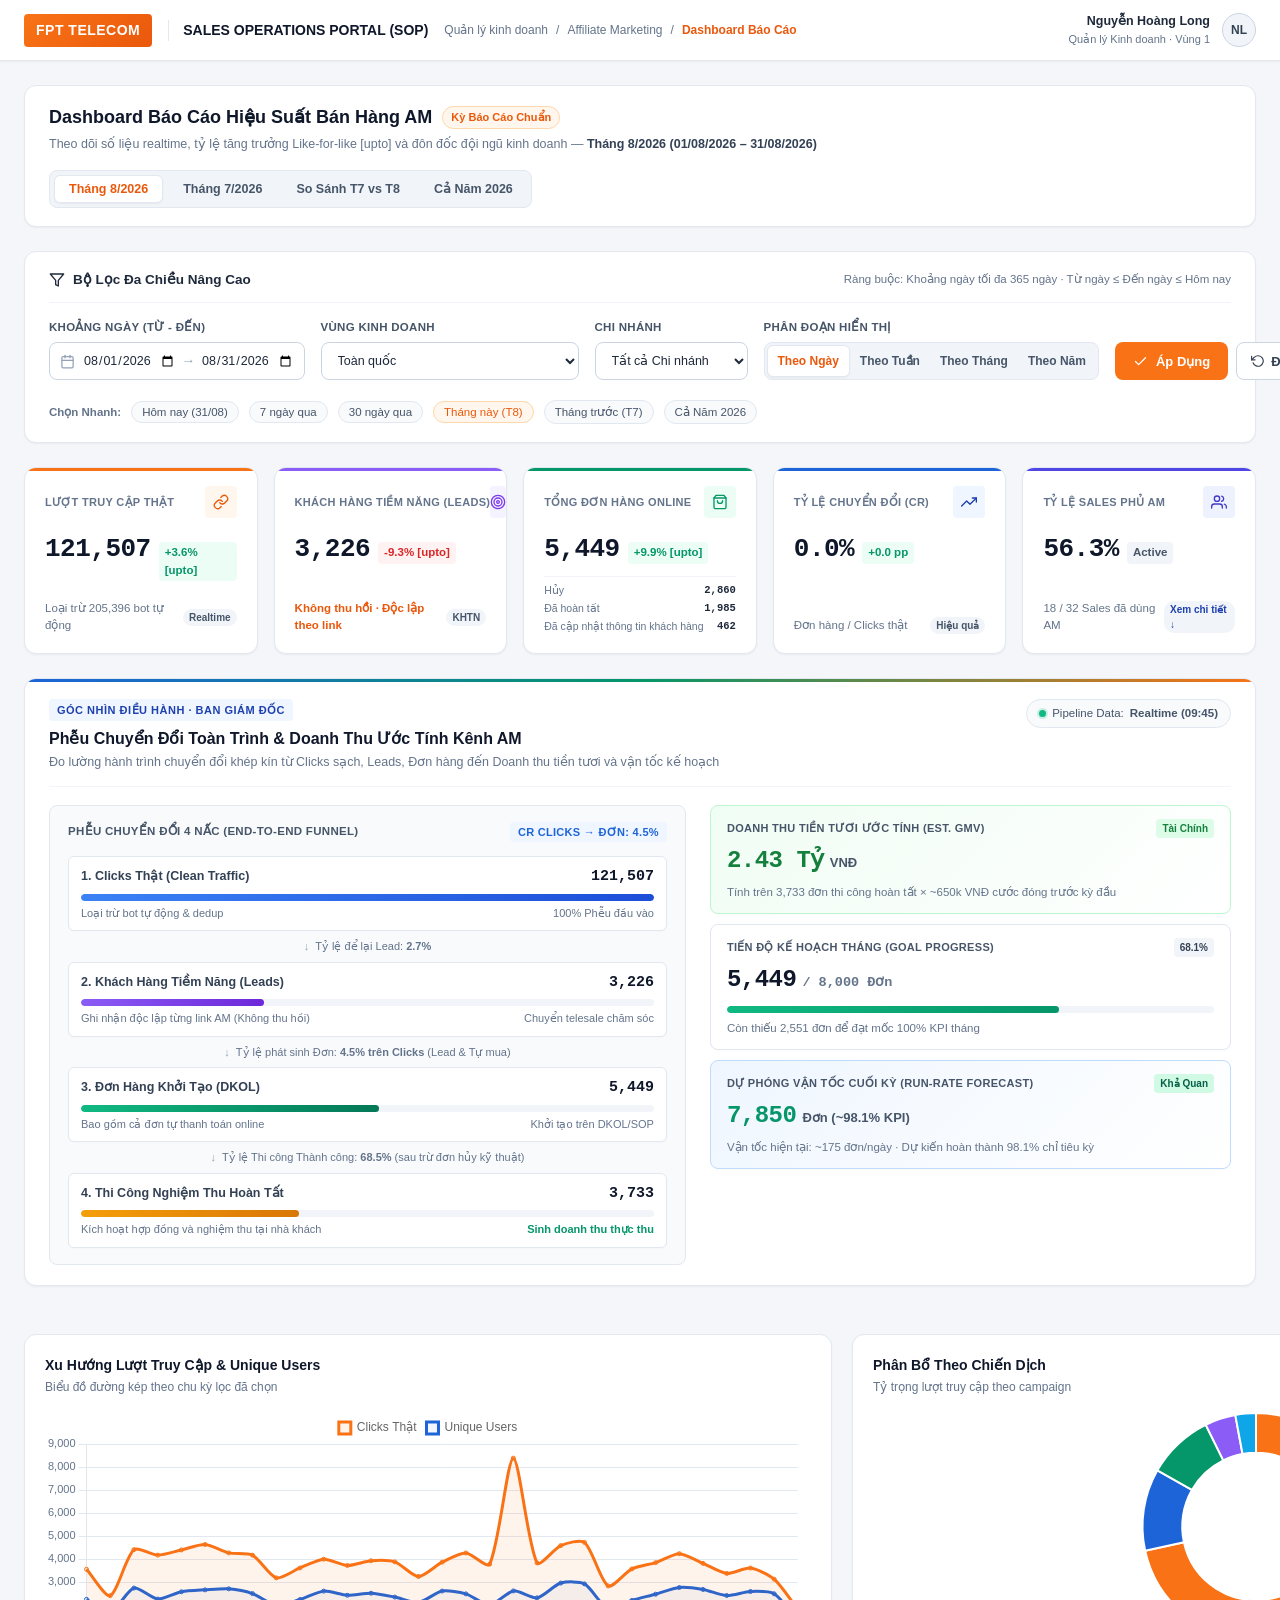
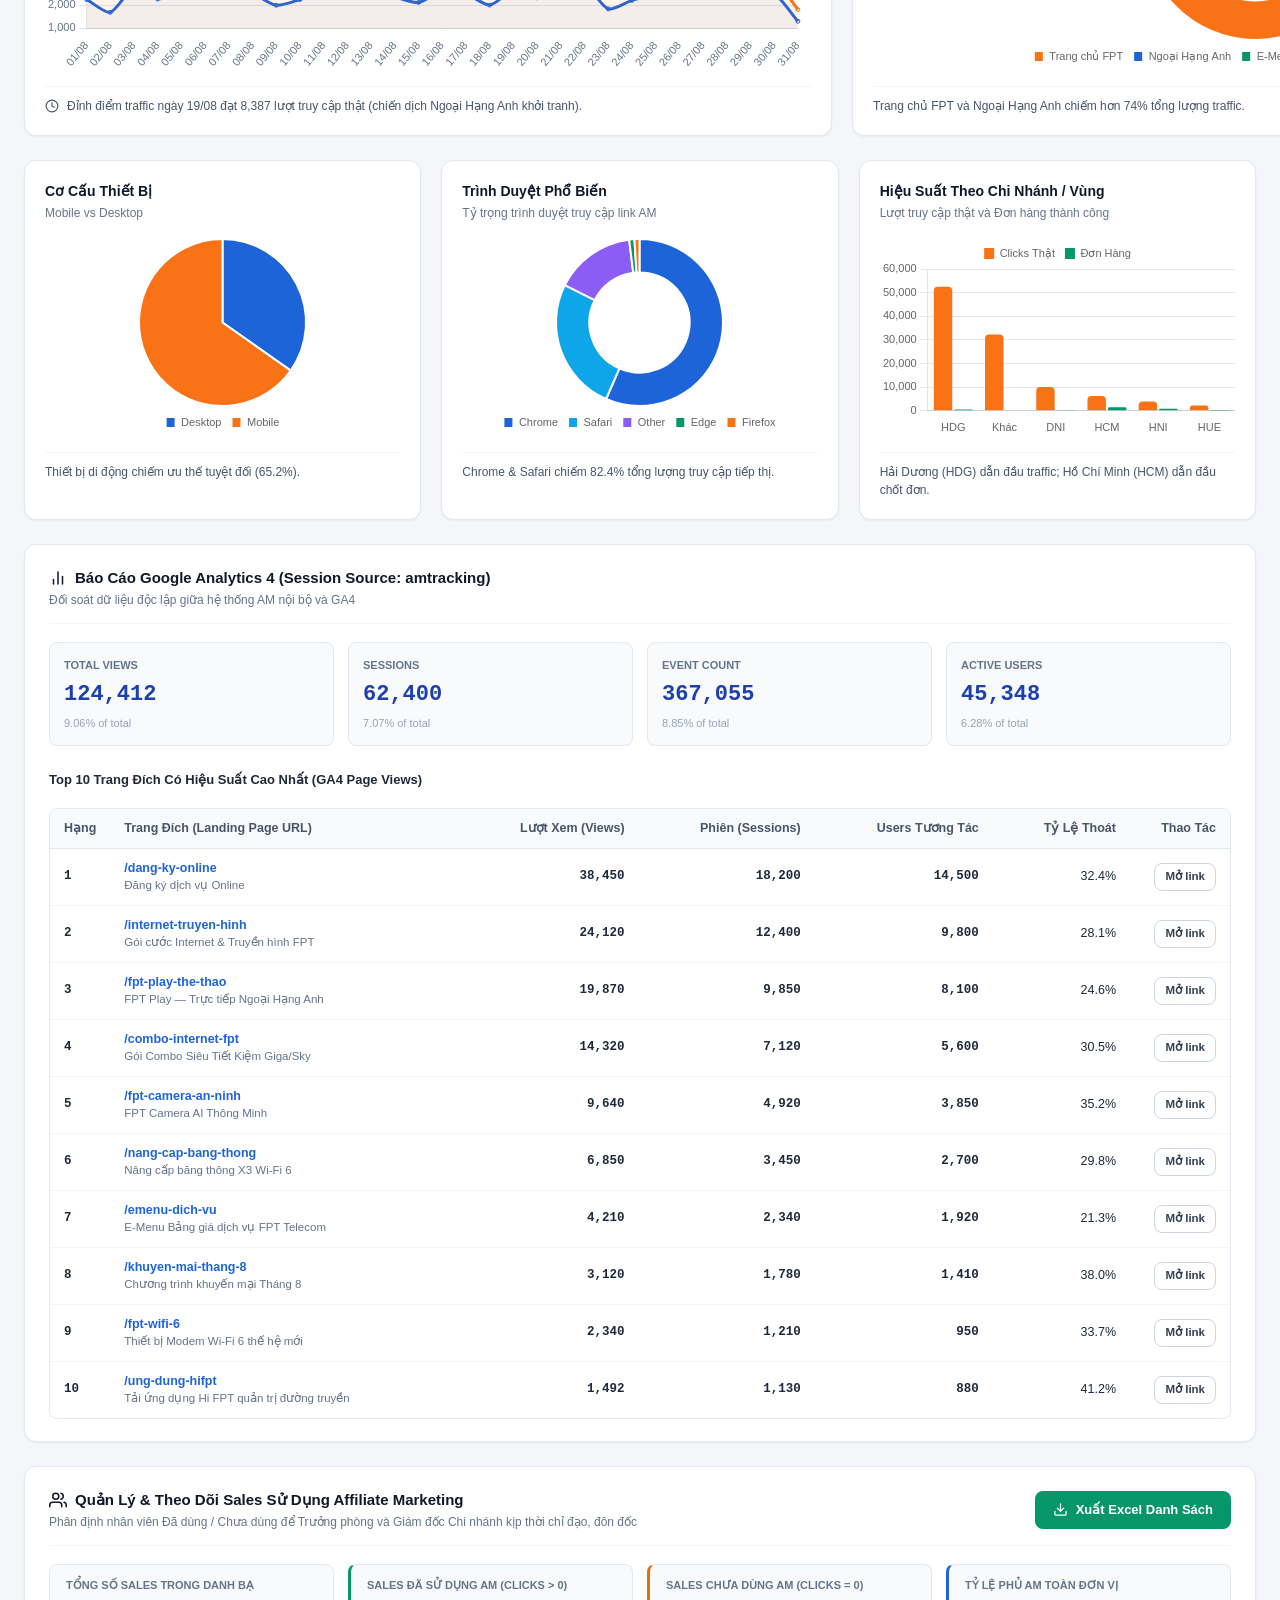
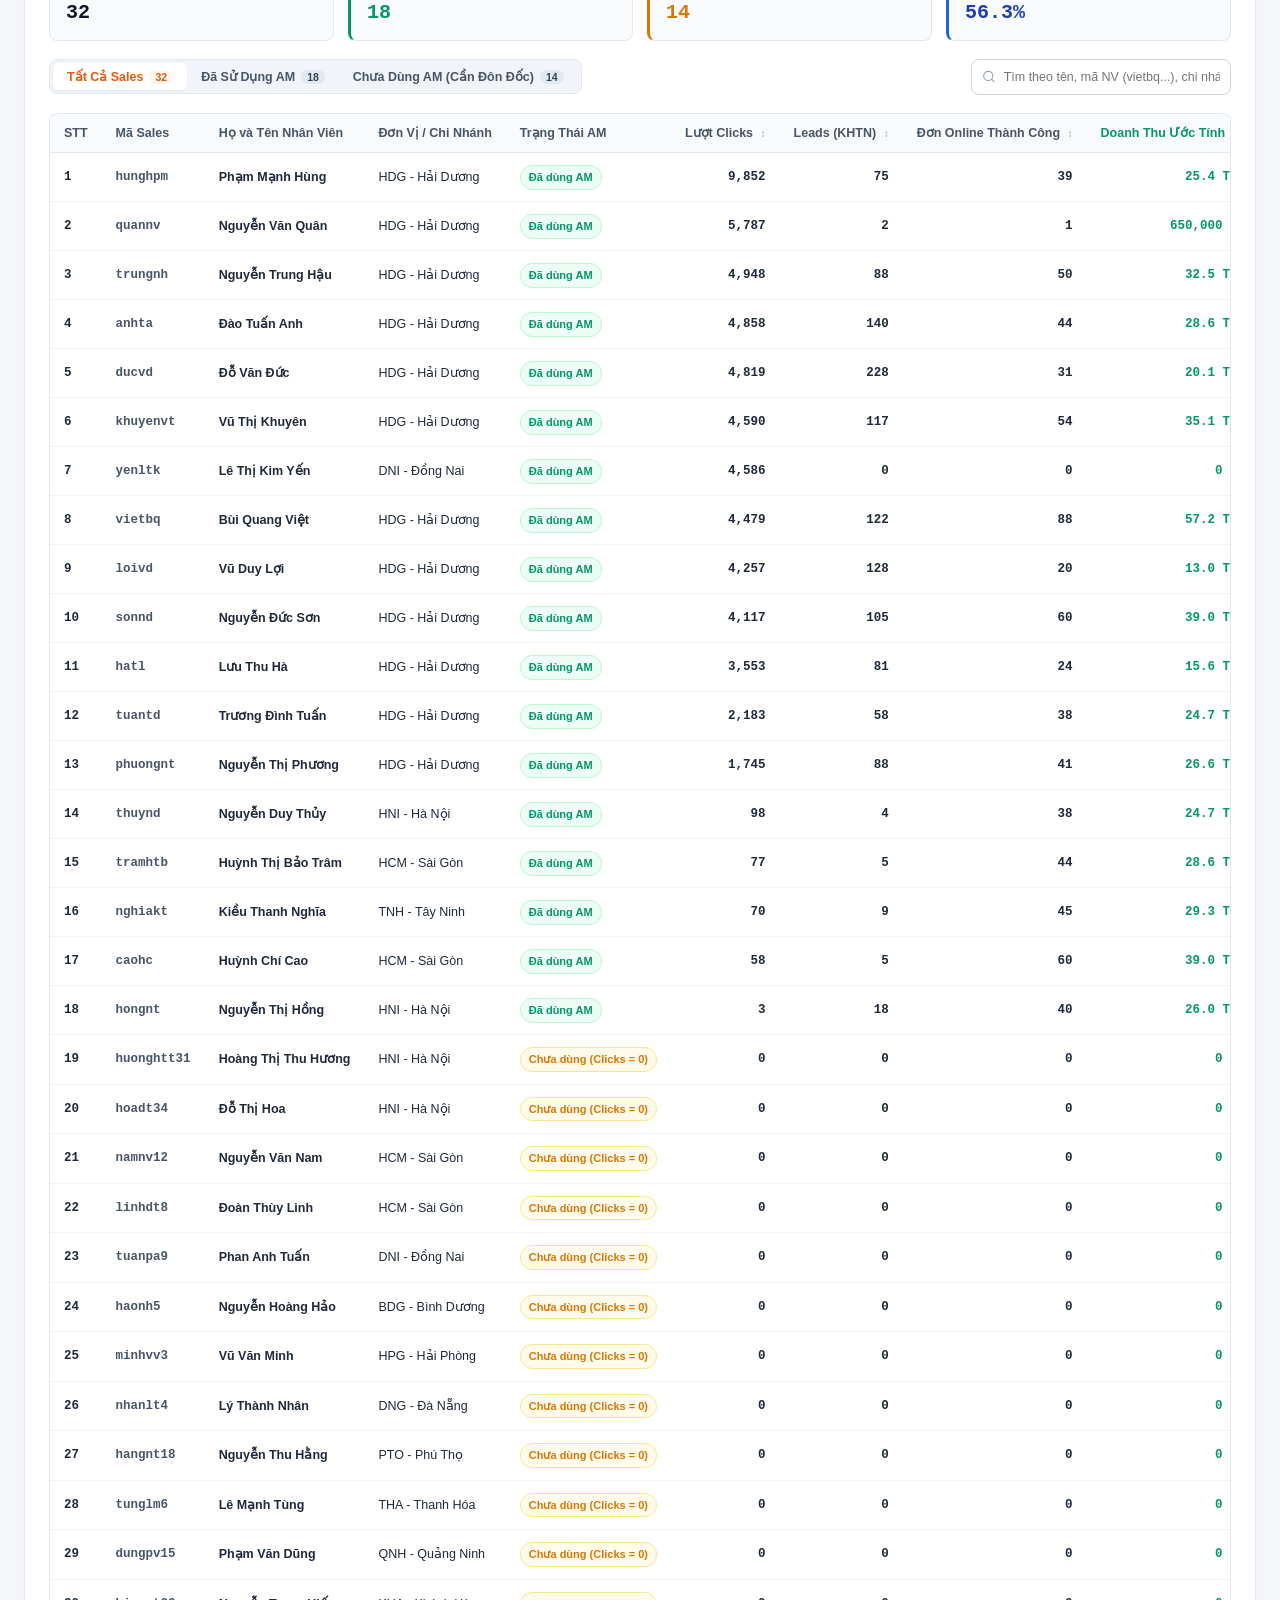
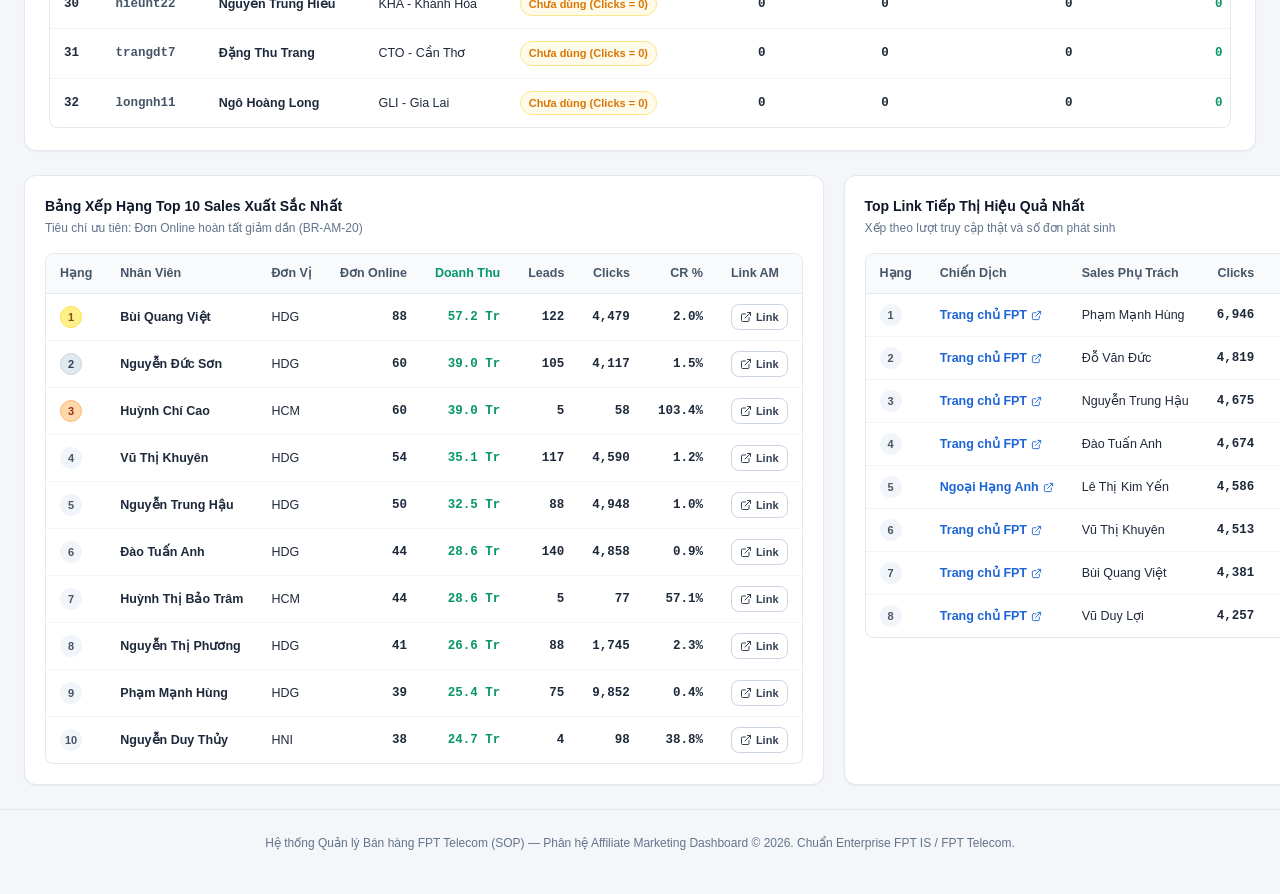
==== demo-improve/index.html @ 7df28449 "feat: release FPT Telecom SOP Affiliate Marketing Performance Dashboard v1.0" ====
<!DOCTYPE html>
<html lang="vi">
<head>
  <meta charset="utf-8">
  <meta name="viewport" content="width=device-width, initial-scale=1.0">
  <title>FPT SOP — Dashboard Báo Cáo Hiệu Suất Bán Hàng Affiliate Marketing</title>
  <style>
/* ==========================================================================
   FPT TELECOM — SALES OPERATIONS PORTAL (SOP)
   AFFILIATE MARKETING DASHBOARD — CORPORATE DESIGN SYSTEM
   Clean, Minimal, Modern, Professional (Zero Emojis/Stickers)
   ========================================================================== */

:root {
  --primary: #f97316;
  --primary-dark: #ea580c;
  --primary-light: #fff7ed;
  --primary-border: #fed7aa;
  
  --secondary: #1d64d8;
  --secondary-dark: #1e40af;
  --secondary-light: #eff6ff;
  
  --success: #059669;
  --success-light: #ecfdf5;
  --warning: #d97706;
  --warning-light: #fffbeb;
  --danger: #dc2626;
  --danger-light: #fef2f2;
  
  --slate-900: #0f172a;
  --slate-800: #1e293b;
  --slate-700: #334155;
  --slate-600: #475569;
  --slate-500: #64748b;
  --slate-400: #94a3b8;
  --slate-300: #cbd5e1;
  --slate-200: #e2e8f0;
  --slate-100: #f1f5f9;
  --slate-50:  #f8fafc;
  --white:     #ffffff;
  
  --font-main: -apple-system, BlinkMacSystemFont, "Segoe UI", Roboto, "Helvetica Neue", Arial, sans-serif;
  --font-mono: ui-monospace, SFMono-Regular, Menlo, Monaco, Consolas, monospace;
  
  --shadow-sm: 0 1px 2px 0 rgba(0, 0, 0, 0.05);
  --shadow:    0 1px 3px 0 rgba(0, 0, 0, 0.1), 0 1px 2px -1px rgba(0, 0, 0, 0.1);
  --shadow-md: 0 4px 6px -1px rgba(0, 0, 0, 0.1), 0 2px 4px -2px rgba(0, 0, 0, 0.1);
  
  --radius-sm: 4px;
  --radius:    8px;
  --radius-md: 12px;
  --radius-lg: 16px;
}

* {
  box-sizing: border-box;
  margin: 0;
  padding: 0;
}

body {
  font-family: var(--font-main);
  background-color: #f4f6fa;
  color: var(--slate-800);
  line-height: 1.5;
  font-size: 13.5px;
  -webkit-font-smoothing: antialiased;
}

/* ==========================================================================
   TOP SOP NAVBAR
   ========================================================================== */
.sop-navbar {
  background: var(--white);
  border-bottom: 1px solid var(--slate-200);
  position: sticky;
  top: 0;
  z-index: 1000;
  box-shadow: var(--shadow-sm);
}

.sop-nav-inner {
  max-width: 1480px;
  margin: 0 auto;
  padding: 0 24px;
  height: 60px;
  display: flex;
  align-items: center;
  justify-content: space-between;
}

.sop-brand-group {
  display: flex;
  align-items: center;
  gap: 16px;
}

.fpt-logo-badge {
  background: linear-gradient(135deg, #f97316 0%, #ea580c 100%);
  color: var(--white);
  font-weight: 800;
  font-size: 14px;
  padding: 6px 12px;
  border-radius: var(--radius-sm);
  letter-spacing: 0.5px;
}

.sop-portal-name {
  font-size: 14px;
  font-weight: 700;
  color: var(--slate-900);
  border-left: 1px solid var(--slate-200);
  padding-left: 14px;
}

.sop-breadcrumb {
  display: flex;
  align-items: center;
  gap: 8px;
  font-size: 12px;
  color: var(--slate-500);
}

.sop-breadcrumb span.active {
  color: var(--primary-dark);
  font-weight: 600;
}

.sop-user-profile {
  display: flex;
  align-items: center;
  gap: 12px;
}

.user-avatar {
  width: 34px;
  height: 34px;
  border-radius: 50%;
  background: var(--slate-100);
  border: 1px solid var(--slate-300);
  display: flex;
  align-items: center;
  justify-content: center;
  font-weight: 600;
  font-size: 12px;
  color: var(--slate-700);
}

.user-details {
  display: flex;
  flex-direction: column;
  text-align: right;
}

.user-name {
  font-size: 12.5px;
  font-weight: 600;
  color: var(--slate-800);
}

.user-role {
  font-size: 11px;
  color: var(--slate-500);
}

/* ==========================================================================
   LAYOUT CONTAINER
   ========================================================================== */
.dashboard-container {
  max-width: 1480px;
  margin: 0 auto;
  padding: 24px;
  display: flex;
  flex-direction: column;
  gap: 24px;
}

/* ==========================================================================
   PAGE HEADER & TIME SELECTOR
   ========================================================================== */
.page-header-row {
  display: flex;
  align-items: center;
  justify-content: space-between;
  flex-wrap: wrap;
  gap: 16px;
  background: var(--white);
  padding: 18px 24px;
  border-radius: var(--radius-md);
  border: 1px solid var(--slate-200);
  box-shadow: var(--shadow-sm);
}

.page-title-box h1 {
  font-size: 18px;
  font-weight: 700;
  color: var(--slate-900);
  margin-bottom: 4px;
  display: flex;
  align-items: center;
  gap: 10px;
}

.system-badge {
  font-size: 11px;
  font-weight: 600;
  background: var(--primary-light);
  color: var(--primary-dark);
  border: 1px solid var(--primary-border);
  padding: 2px 8px;
  border-radius: 12px;
}

.page-subtitle {
  font-size: 12.5px;
  color: var(--slate-500);
}

.time-period-selector {
  display: flex;
  align-items: center;
  gap: 6px;
  background: var(--slate-100);
  padding: 4px;
  border-radius: var(--radius);
  border: 1px solid var(--slate-200);
}

.period-tab-btn {
  border: none;
  background: transparent;
  color: var(--slate-600);
  font-family: inherit;
  font-size: 12.5px;
  font-weight: 600;
  padding: 6px 14px;
  border-radius: 6px;
  cursor: pointer;
  transition: all 0.2s ease;
}

.period-tab-btn:hover {
  color: var(--slate-900);
}

.period-tab-btn.active {
  background: var(--white);
  color: var(--primary-dark);
  box-shadow: var(--shadow-sm);
  border: 1px solid var(--slate-200);
}

/* ==========================================================================
   ADVANCED MULTI-DIMENSIONAL FILTER CARD (UC 1)
   ========================================================================== */
.filter-card {
  background: var(--white);
  border: 1px solid var(--slate-200);
  border-radius: var(--radius-md);
  padding: 18px 24px;
  box-shadow: var(--shadow-sm);
  display: flex;
  flex-direction: column;
  gap: 16px;
}

.filter-card-header {
  display: flex;
  align-items: center;
  justify-content: space-between;
  border-bottom: 1px solid var(--slate-100);
  padding-bottom: 12px;
}

.filter-title {
  font-size: 13.5px;
  font-weight: 700;
  color: var(--slate-800);
  display: flex;
  align-items: center;
  gap: 8px;
}

.filter-rules-note {
  font-size: 11.5px;
  color: var(--slate-500);
}

.filter-grid {
  display: grid;
  grid-template-columns: 1.5fr 1fr 1fr 1.2fr auto;
  gap: 16px;
  align-items: flex-end;
}

.filter-group {
  display: flex;
  flex-direction: column;
  gap: 6px;
}

.filter-label {
  font-size: 11.5px;
  font-weight: 600;
  color: var(--slate-600);
  text-transform: uppercase;
  letter-spacing: 0.3px;
}

.filter-input-wrapper {
  display: flex;
  align-items: center;
  border: 1px solid var(--slate-300);
  border-radius: var(--radius);
  background: var(--white);
  padding: 0 10px;
  height: 38px;
  transition: border-color 0.2s;
}

.filter-input-wrapper:focus-within {
  border-color: var(--primary);
  outline: 2px solid rgba(249, 115, 22, 0.15);
}

.filter-input-wrapper svg {
  color: var(--slate-400);
  margin-right: 8px;
  flex-shrink: 0;
}

.filter-date-input {
  border: none;
  outline: none;
  font-family: inherit;
  font-size: 12.5px;
  color: var(--slate-800);
  width: 100%;
}

.filter-date-sep {
  padding: 0 6px;
  color: var(--slate-400);
  font-weight: 500;
}

.filter-select {
  border: 1px solid var(--slate-300);
  border-radius: var(--radius);
  background: var(--white);
  height: 38px;
  padding: 0 12px;
  font-family: inherit;
  font-size: 12.5px;
  color: var(--slate-800);
  outline: none;
  cursor: pointer;
  transition: border-color 0.2s;
}

.filter-select:focus {
  border-color: var(--primary);
}

/* Segment Pill Selector: Ngày, Tuần, Tháng, Năm */
.segment-pill-group {
  display: flex;
  background: var(--slate-100);
  border: 1px solid var(--slate-200);
  border-radius: var(--radius);
  padding: 2px;
  height: 38px;
}

.segment-btn {
  flex: 1;
  border: none;
  background: transparent;
  font-family: inherit;
  font-size: 12px;
  font-weight: 600;
  color: var(--slate-600);
  border-radius: 6px;
  cursor: pointer;
  transition: all 0.2s;
  padding: 0 10px;
  white-space: nowrap;
}

.segment-btn.active {
  background: var(--white);
  color: var(--primary-dark);
  box-shadow: var(--shadow-sm);
  border: 1px solid var(--slate-200);
}

.filter-actions {
  display: flex;
  gap: 8px;
}

.btn-primary {
  background: var(--primary);
  color: var(--white);
  border: none;
  border-radius: var(--radius);
  height: 38px;
  padding: 0 18px;
  font-family: inherit;
  font-size: 13px;
  font-weight: 600;
  cursor: pointer;
  display: inline-flex;
  align-items: center;
  gap: 8px;
  transition: background 0.2s;
  white-space: nowrap;
}

.btn-primary:hover {
  background: var(--primary-dark);
}

.btn-secondary {
  background: var(--white);
  color: var(--slate-700);
  border: 1px solid var(--slate-300);
  border-radius: var(--radius);
  height: 38px;
  padding: 0 14px;
  font-family: inherit;
  font-size: 13px;
  font-weight: 600;
  cursor: pointer;
  display: inline-flex;
  align-items: center;
  gap: 6px;
  transition: all 0.2s;
  white-space: nowrap;
}

.btn-secondary:hover {
  background: var(--slate-50);
  border-color: var(--slate-400);
}

/* Quick Filter Badges */
.quick-filter-row {
  display: flex;
  align-items: center;
  gap: 10px;
  flex-wrap: wrap;
  padding-top: 4px;
}

.quick-filter-label {
  font-size: 11.5px;
  font-weight: 600;
  color: var(--slate-500);
}

.quick-btn {
  border: 1px solid var(--slate-200);
  background: var(--slate-50);
  color: var(--slate-600);
  font-family: inherit;
  font-size: 11.5px;
  font-weight: 500;
  padding: 4px 10px;
  border-radius: 14px;
  cursor: pointer;
  transition: all 0.2s;
}

.quick-btn:hover, .quick-btn.active {
  background: var(--primary-light);
  color: var(--primary-dark);
  border-color: var(--primary-border);
}

/* ==========================================================================
   5 CORE KPI CARDS (UC 1)
   ========================================================================== */
.kpi-grid {
  display: grid;
  grid-template-columns: repeat(5, 1fr);
  gap: 16px;
}

.kpi-card {
  background: var(--white);
  border: 1px solid var(--slate-200);
  border-radius: var(--radius-md);
  padding: 18px 20px;
  box-shadow: var(--shadow-sm);
  position: relative;
  overflow: hidden;
  display: flex;
  flex-direction: column;
  min-height: 168px;
  transition: transform 0.2s, box-shadow 0.2s;
}

.kpi-card:hover {
  transform: translateY(-2px);
  box-shadow: var(--shadow-md);
}

.kpi-card-accent {
  position: absolute;
  top: 0;
  left: 0;
  right: 0;
  height: 3px;
}

.kpi-accent-orange { background: var(--primary); }
.kpi-accent-blue   { background: var(--secondary); }
.kpi-accent-green  { background: var(--success); }
.kpi-accent-purple { background: #8b5cf6; }
.kpi-accent-indigo { background: #4f46e5; }

.kpi-card-header {
  display: flex;
  align-items: center;
  justify-content: space-between;
  height: 32px;
  margin-bottom: 12px;
}

.kpi-title {
  font-size: 11px;
  font-weight: 700;
  color: var(--slate-500);
  text-transform: uppercase;
  letter-spacing: 0.3px;
  white-space: nowrap;
}

.kpi-icon-wrap {
  width: 32px;
  height: 32px;
  border-radius: var(--radius-sm);
  display: flex;
  align-items: center;
  justify-content: center;
}

.icon-wrap-orange { background: var(--primary-light); color: var(--primary-dark); }
.icon-wrap-blue   { background: var(--secondary-light); color: var(--secondary-dark); }
.icon-wrap-green  { background: var(--success-light); color: var(--success); }
.icon-wrap-purple { background: #f5f3ff; color: #7c3aed; }
.icon-wrap-indigo { background: #eef2ff; color: #4338ca; }

.kpi-value-row {
  display: flex;
  align-items: baseline;
  gap: 8px;
  height: 34px;
  margin-bottom: 12px;
}

.kpi-value {
  font-size: 26px;
  font-weight: 800;
  font-family: var(--font-mono);
  letter-spacing: -0.5px;
  color: var(--slate-900);
}

.kpi-growth-badge {
  display: inline-flex;
  align-items: center;
  gap: 3px;
  font-size: 11.5px;
  font-weight: 600;
  padding: 2px 6px;
  border-radius: 4px;
}

.growth-up   { background: var(--success-light); color: var(--success); }
.growth-down { background: var(--danger-light); color: var(--danger); }
.growth-neutral { background: var(--slate-100); color: var(--slate-600); }

.kpi-meta-text {
  margin-top: auto;
  font-size: 11.5px;
  color: var(--slate-500);
  display: flex;
  align-items: center;
  justify-content: space-between;
}

.kpi-pill-note {
  font-size: 10px;
  font-weight: 600;
  background: var(--slate-100);
  color: var(--slate-600);
  padding: 1px 6px;
  border-radius: 10px;
}

/* Mini Order Status Breakdown */
.kpi-breakdown-box {
  margin-top: auto;
  padding-top: 6px;
  border-top: 1px solid var(--slate-100);
  display: flex;
  flex-direction: column;
  gap: 2px;
  font-size: 10.5px;
}

.kpi-breakdown-row {
  display: flex;
  justify-content: space-between;
  color: var(--slate-500);
}

.kpi-breakdown-row span.val {
  font-family: var(--font-mono);
  font-weight: 600;
  color: var(--slate-800);
}

/* ==========================================================================
   EXECUTIVE INSIGHT BANNER
   ========================================================================== */
.executive-insight-box {
  background: var(--white);
  border: 1px solid var(--slate-200);
  border-radius: var(--radius-md);
  padding: 16px 20px;
  box-shadow: var(--shadow-sm);
  display: flex;
  flex-direction: column;
  gap: 8px;
}

.insight-header {
  font-size: 12.5px;
  font-weight: 700;
  color: var(--slate-800);
  display: flex;
  align-items: center;
  gap: 8px;
}

.insight-grid {
  display: grid;
  grid-template-columns: repeat(4, 1fr);
  gap: 12px;
}

.insight-item {
  background: var(--slate-50);
  border-left: 3px solid var(--secondary);
  padding: 10px 14px;
  border-radius: var(--radius-sm);
  font-size: 12px;
  line-height: 1.45;
  color: var(--slate-700);
}

.insight-item.warn { border-left-color: var(--warning); }
.insight-item.good { border-left-color: var(--success); }
.insight-item.bad  { border-left-color: var(--danger); }

/* ==========================================================================
   CHARTS GRID (UC 2)
   ========================================================================== */
.charts-grid-main {
  display: grid;
  grid-template-columns: 2fr 1fr;
  gap: 20px;
}

.chart-card {
  background: var(--white);
  border: 1px solid var(--slate-200);
  border-radius: var(--radius-md);
  padding: 20px;
  box-shadow: var(--shadow-sm);
  display: flex;
  flex-direction: column;
}

.chart-header {
  display: flex;
  align-items: center;
  justify-content: space-between;
  margin-bottom: 16px;
}

.chart-title-group h3 {
  font-size: 14px;
  font-weight: 700;
  color: var(--slate-900);
  margin-bottom: 2px;
}

.chart-sub {
  font-size: 12px;
  color: var(--slate-500);
}

.chart-canvas-wrap {
  position: relative;
  height: 260px;
  width: 100%;
}

.chart-card-footer {
  margin-top: 14px;
  padding-top: 10px;
  border-top: 1px solid var(--slate-100);
  font-size: 12px;
  color: var(--slate-600);
  display: flex;
  align-items: center;
  gap: 8px;
}

.charts-sub-grid {
  display: grid;
  grid-template-columns: repeat(3, 1fr);
  gap: 20px;
}

/* ==========================================================================
   GA4 SECTION (UC 2)
   ========================================================================== */
.section-wrapper {
  background: var(--white);
  border: 1px solid var(--slate-200);
  border-radius: var(--radius-md);
  padding: 22px 24px;
  box-shadow: var(--shadow-sm);
  display: flex;
  flex-direction: column;
  gap: 18px;
}

.section-header-row {
  display: flex;
  align-items: center;
  justify-content: space-between;
  flex-wrap: wrap;
  gap: 12px;
  border-bottom: 1px solid var(--slate-100);
  padding-bottom: 14px;
}

.section-title-wrap h2 {
  font-size: 15px;
  font-weight: 700;
  color: var(--slate-900);
  display: flex;
  align-items: center;
  gap: 8px;
  margin-bottom: 2px;
}

.section-desc {
  font-size: 12px;
  color: var(--slate-500);
}

.ga4-kpi-grid {
  display: grid;
  grid-template-columns: repeat(4, 1fr);
  gap: 14px;
}

.ga4-kpi-box {
  background: var(--slate-50);
  border: 1px solid var(--slate-200);
  border-radius: var(--radius);
  padding: 14px;
}

.ga4-kpi-label {
  font-size: 11px;
  font-weight: 600;
  color: var(--slate-500);
  text-transform: uppercase;
}

.ga4-kpi-value {
  font-size: 22px;
  font-weight: 800;
  font-family: var(--font-mono);
  color: var(--secondary-dark);
  margin: 4px 0;
}

.ga4-kpi-sub {
  font-size: 11px;
  color: var(--slate-400);
}

/* ==========================================================================
   TABLES & DATA GRIDS (UC 2, UC 3, UC 4)
   ========================================================================== */
.table-responsive {
  width: 100%;
  overflow-x: auto;
  border: 1px solid var(--slate-200);
  border-radius: var(--radius);
}

.data-table {
  width: 100%;
  border-collapse: collapse;
  text-align: left;
  font-size: 12.5px;
}

.data-table th {
  background: var(--slate-50);
  color: var(--slate-600);
  font-weight: 600;
  padding: 10px 14px;
  border-bottom: 1px solid var(--slate-200);
  white-space: nowrap;
}

.data-table td {
  padding: 10px 14px;
  border-bottom: 1px solid var(--slate-100);
  color: var(--slate-800);
  white-space: nowrap;
}

.data-table tr:last-child td {
  border-bottom: none;
}

.data-table tr:hover {
  background-color: #fafbfd;
}

.td-mono {
  font-family: var(--font-mono);
  font-weight: 600;
}

.td-right {
  text-align: right;
}

/* Status Badges */
.status-badge {
  display: inline-flex;
  align-items: center;
  gap: 4px;
  font-size: 11px;
  font-weight: 600;
  padding: 3px 8px;
  border-radius: 12px;
}

.status-active {
  background: var(--success-light);
  color: var(--success);
  border: 1px solid #bbf7d0;
}

.status-inactive {
  background: var(--warning-light);
  color: var(--warning);
  border: 1px solid #fde68a;
}

/* Rank Badges */
.rank-badge {
  display: inline-flex;
  align-items: center;
  justify-content: center;
  width: 22px;
  height: 22px;
  border-radius: 50%;
  font-size: 11px;
  font-weight: 700;
}

.rank-1 { background: #fef08a; color: #854d0e; border: 1px solid #fde047; }
.rank-2 { background: #e2e8f0; color: #334155; border: 1px solid #cbd5e1; }
.rank-3 { background: #fed7aa; color: #9a3412; border: 1px solid #fdba74; }
.rank-n { background: var(--slate-100); color: var(--slate-600); }

/* ==========================================================================
   SALES MANAGEMENT CONTROLS (UC 3)
   ========================================================================== */
.sales-toolbar-row {
  display: flex;
  align-items: center;
  justify-content: space-between;
  flex-wrap: wrap;
  gap: 14px;
}

.sales-tabs-group {
  display: flex;
  background: var(--slate-100);
  border: 1px solid var(--slate-200);
  border-radius: var(--radius);
  padding: 3px;
}

.sales-tab-btn {
  border: none;
  background: transparent;
  color: var(--slate-600);
  font-family: inherit;
  font-size: 12.5px;
  font-weight: 600;
  padding: 6px 14px;
  border-radius: 6px;
  cursor: pointer;
  transition: all 0.2s;
  display: flex;
  align-items: center;
  gap: 6px;
}

.sales-tab-btn.active {
  background: var(--white);
  color: var(--primary-dark);
  box-shadow: var(--shadow-sm);
}

.sales-tab-badge {
  font-size: 10.5px;
  padding: 1px 6px;
  border-radius: 10px;
  background: var(--slate-200);
  color: var(--slate-700);
}

.sales-tab-btn.active .sales-tab-badge {
  background: var(--primary-light);
  color: var(--primary-dark);
}

.sales-search-box {
  display: flex;
  align-items: center;
  border: 1px solid var(--slate-300);
  border-radius: var(--radius);
  background: var(--white);
  padding: 0 10px;
  height: 36px;
  min-width: 260px;
}

.sales-search-box input {
  border: none;
  outline: none;
  font-family: inherit;
  font-size: 12.5px;
  color: var(--slate-800);
  width: 100%;
}

.sales-summary-cards {
  display: grid;
  grid-template-columns: repeat(4, 1fr);
  gap: 14px;
}

.sales-stat-box {
  border: 1px solid var(--slate-200);
  background: var(--slate-50);
  border-radius: var(--radius);
  padding: 12px 16px;
  display: flex;
  flex-direction: column;
  gap: 4px;
}

.sales-stat-title {
  font-size: 11px;
  font-weight: 600;
  color: var(--slate-500);
  text-transform: uppercase;
}

.sales-stat-val {
  font-size: 20px;
  font-weight: 800;
  font-family: var(--font-mono);
  color: var(--slate-900);
}

/* ==========================================================================
   FOOTER
   ========================================================================== */
.sop-footer {
  text-align: center;
  padding: 24px 0;
  border-top: 1px solid var(--slate-200);
  color: var(--slate-500);
  font-size: 12px;
}

/* ==========================================================================
   RESPONSIVE QUERIES
   ========================================================================== */
@media (max-width: 1200px) {
  .kpi-grid { grid-template-columns: repeat(3, 1fr); }
  .charts-grid-main { grid-template-columns: 1fr; }
  .charts-sub-grid { grid-template-columns: 1fr; }
  .filter-grid { grid-template-columns: 1fr 1fr; }
}

@media (max-width: 768px) {
  .dashboard-container { padding: 14px; gap: 16px; }
  .kpi-grid { grid-template-columns: 1fr; }
  .insight-grid { grid-template-columns: 1fr; }
  .sales-summary-cards { grid-template-columns: 1fr 1fr; }
  .ga4-kpi-grid { grid-template-columns: 1fr 1fr; }
  .filter-grid { grid-template-columns: 1fr; }
}


/* Modal Styles for Sales Link Details */
.sop-modal {
  position: fixed;
  top: 0;
  left: 0;
  width: 100vw;
  height: 100vh;
  z-index: 9999;
  display: flex;
  align-items: center;
  justify-content: center;
}
.sop-modal-backdrop {
  position: absolute;
  top: 0;
  left: 0;
  width: 100%;
  height: 100%;
  background: rgba(15, 23, 42, 0.5);
  backdrop-filter: blur(2px);
}
.sop-modal-content {
  position: relative;
  background: var(--white);
  border-radius: var(--radius-lg);
  box-shadow: 0 20px 25px -5px rgba(0, 0, 0, 0.2);
  width: 90%;
  max-width: 720px;
  max-height: 85vh;
  display: flex;
  flex-direction: column;
  overflow: hidden;
  z-index: 10;
  animation: modalFadeIn 0.2s ease-out;
}
@keyframes modalFadeIn {
  from { opacity: 0; transform: scale(0.96); }
  to { opacity: 1; transform: scale(1); }
}
.sop-modal-header {
  padding: 16px 20px;
  border-bottom: 1px solid var(--slate-200);
  display: flex;
  align-items: center;
  justify-content: space-between;
  background: var(--slate-50);
}
.sop-modal-header h3 {
  font-size: 15px;
  font-weight: 700;
  color: var(--slate-900);
  margin: 0;
}
.sop-modal-close {
  background: none;
  border: none;
  font-size: 22px;
  cursor: pointer;
  color: var(--slate-400);
  line-height: 1;
}
.sop-modal-close:hover { color: var(--slate-700); }
.sop-modal-body {
  padding: 20px;
  overflow-y: auto;
}
.sop-modal-footer {
  padding: 12px 20px;
  border-top: 1px solid var(--slate-200);
  background: var(--slate-50);
  display: flex;
  justify-content: flex-end;
}
.sortable-th {
  cursor: pointer;
  user-select: none;
  transition: background 0.15s;
}
.sortable-th:hover {
  background: var(--slate-100);
}
.sort-indicator {
  display: inline-block;
  margin-left: 4px;
  font-size: 10px;
  color: var(--slate-400);
}


/* ==========================================================================
   EXECUTIVE FUNNEL & FINANCIAL OVERVIEW (NHÓM 1 - BAN GIÁM ĐỐC)
   ========================================================================== */
.executive-funnel-section {
  background: var(--white);
  border: 1px solid var(--slate-200);
  border-radius: var(--radius-md);
  padding: 20px 24px;
  box-shadow: var(--shadow-sm);
  margin-bottom: 24px;
  position: relative;
  overflow: hidden;
}

.executive-funnel-section::before {
  content: '';
  position: absolute;
  top: 0;
  left: 0;
  right: 0;
  height: 3.5px;
  background: linear-gradient(90deg, #1d64d8 0%, #059669 50%, #f97316 100%);
}

.executive-funnel-header {
  display: flex;
  align-items: flex-start;
  justify-content: space-between;
  margin-bottom: 18px;
  padding-bottom: 14px;
  border-bottom: 1px solid var(--slate-100);
}

.executive-badge {
  display: inline-flex;
  align-items: center;
  gap: 6px;
  font-size: 11px;
  font-weight: 700;
  text-transform: uppercase;
  letter-spacing: 0.5px;
  color: var(--secondary-dark);
  background: var(--secondary-light);
  padding: 3px 8px;
  border-radius: 4px;
  margin-bottom: 6px;
}

.executive-title {
  font-size: 16px;
  font-weight: 800;
  color: var(--slate-900);
  margin-bottom: 2px;
}

.executive-subtitle {
  font-size: 12.5px;
  color: var(--slate-500);
}

.sync-status-pill {
  font-size: 11.5px;
  color: var(--slate-600);
  background: var(--slate-50);
  border: 1px solid var(--slate-200);
  padding: 5px 12px;
  border-radius: 20px;
  display: flex;
  align-items: center;
  gap: 6px;
}

.status-dot {
  width: 7px;
  height: 7px;
  background-color: #10b981;
  border-radius: 50%;
  box-shadow: 0 0 0 2px rgba(16, 185, 129, 0.2);
}

.executive-grid {
  display: grid;
  grid-template-columns: 1.65fr 1.35fr;
  gap: 24px;
}

.funnel-container {
  background: #f8fafc;
  border: 1px solid var(--slate-200);
  border-radius: var(--radius);
  padding: 16px 18px;
  display: flex;
  flex-direction: column;
}

.funnel-title-bar {
  display: flex;
  align-items: center;
  justify-content: space-between;
  margin-bottom: 14px;
  font-size: 11.5px;
  font-weight: 700;
  color: var(--slate-600);
  text-transform: uppercase;
  letter-spacing: 0.3px;
}

.funnel-cr-badge {
  font-size: 11px;
  font-weight: 700;
  color: #1d64d8;
  background: #eff6ff;
  padding: 2px 8px;
  border-radius: 4px;
}

.funnel-steps {
  display: flex;
  flex-direction: column;
  gap: 6px;
}

.funnel-step {
  background: var(--white);
  border: 1px solid var(--slate-200);
  border-radius: 6px;
  padding: 9px 12px;
  box-shadow: 0 1px 2px rgba(0,0,0,0.02);
}

.step-info {
  display: flex;
  justify-content: space-between;
  align-items: baseline;
  margin-bottom: 5px;
}

.step-label {
  font-size: 12.5px;
  font-weight: 600;
  color: var(--slate-700);
}

.step-val {
  font-size: 15px;
  font-weight: 800;
  font-family: var(--font-mono);
  color: var(--slate-900);
}

.step-bar-wrap {
  width: 100%;
  height: 7px;
  background: var(--slate-100);
  border-radius: 4px;
  overflow: hidden;
  margin-bottom: 4px;
}

.step-bar {
  height: 100%;
  border-radius: 4px;
  transition: width 0.4s ease;
}

.bar-clicks   { background: linear-gradient(90deg, #3b82f6, #1d4ed8); }
.bar-leads    { background: linear-gradient(90deg, #8b5cf6, #6d28d9); }
.bar-don      { background: linear-gradient(90deg, #10b981, #047857); }
.bar-complete { background: linear-gradient(90deg, #f59e0b, #d97706); }

.step-sub-wrap {
  display: flex;
  justify-content: space-between;
  font-size: 11px;
  color: var(--slate-500);
}

.funnel-connector {
  display: flex;
  align-items: center;
  justify-content: center;
  gap: 6px;
  padding: 1px 0;
  font-size: 11px;
  color: var(--slate-500);
}

.connector-arrow {
  color: var(--slate-400);
  font-size: 11px;
}

.executive-metrics-panel {
  display: flex;
  flex-direction: column;
  gap: 10px;
}

.exec-metric-card {
  background: var(--white);
  border: 1px solid var(--slate-200);
  border-radius: var(--radius);
  padding: 13px 16px;
  box-shadow: 0 1px 2px rgba(0,0,0,0.02);
  display: flex;
  flex-direction: column;
  gap: 5px;
}

.exec-metric-card.highlight-card {
  background: linear-gradient(135deg, #f0fdf4 0%, #ffffff 100%);
  border-color: #bbf7d0;
}

.exec-metric-card.runrate-card {
  background: linear-gradient(135deg, #eff6ff 0%, #ffffff 100%);
  border-color: #bfdbfe;
}

.metric-top {
  display: flex;
  justify-content: space-between;
  align-items: center;
}

.metric-title {
  font-size: 11px;
  font-weight: 700;
  color: var(--slate-600);
  text-transform: uppercase;
  letter-spacing: 0.3px;
}

.metric-pill {
  font-size: 10px;
  font-weight: 700;
  padding: 2px 6px;
  border-radius: 4px;
  background: var(--slate-100);
  color: var(--slate-700);
}

.pill-success {
  background: #d1fae5;
  color: #065f46;
}

.metric-main {
  display: flex;
  align-items: baseline;
  gap: 6px;
}

.metric-num {
  font-size: 24px;
  font-weight: 800;
  font-family: var(--font-mono);
  color: var(--slate-900);
  letter-spacing: -0.5px;
}

.metric-unit {
  font-size: 13px;
  font-weight: 600;
  color: var(--slate-600);
}

.metric-sub {
  font-size: 13.5px;
  font-weight: 600;
  font-family: var(--font-mono);
  color: var(--slate-500);
}

.exec-progress-bar-bg {
  width: 100%;
  height: 7px;
  background: var(--slate-100);
  border-radius: 4px;
  overflow: hidden;
  margin: 3px 0 2px;
}

.exec-progress-bar-fill {
  height: 100%;
  background: linear-gradient(90deg, #10b981, #059669);
  border-radius: 4px;
  transition: width 0.4s ease;
}

.metric-desc {
  font-size: 11.5px;
  color: var(--slate-500);
  line-height: 1.4;
}

.text-success {
  color: #059669 !important;
}


/* ==========================================================================

</style>
</head>
<body>

  <!-- =========================================================================
       1. TOP SOP NAVBAR (ENTERPRISE BRAND BAR)
       ========================================================================= -->
  <header class="sop-navbar">
    <div class="sop-nav-inner">
      <div class="sop-brand-group">
        <div class="fpt-logo-badge">FPT TELECOM</div>
        <div class="sop-portal-name">SALES OPERATIONS PORTAL (SOP)</div>
        <div class="sop-breadcrumb">
          <span>Quản lý kinh doanh</span>
          <span>/</span>
          <span>Affiliate Marketing</span>
          <span>/</span>
          <span class="active">Dashboard Báo Cáo</span>
        </div>
      </div>

      <div class="sop-user-profile">
        <div class="user-details">
          <span class="user-name">Nguyễn Hoàng Long</span>
          <span class="user-role">Quản lý Kinh doanh · Vùng 1</span>
        </div>
        <div class="user-avatar">NL</div>
      </div>
    </div>
  </header>

  <!-- =========================================================================
       MAIN DASHBOARD CONTAINER
       ========================================================================= -->
  <main class="dashboard-container">

    <!-- PAGE TITLE & TIME SWITCHER -->
    <section class="page-header-row">
      <div class="page-title-box">
        <h1>
          Dashboard Báo Cáo Hiệu Suất Bán Hàng AM
          <span class="system-badge" id="headerStatusBadge">Kỳ Báo Cáo Chuẩn</span>
        </h1>
        <div class="page-subtitle">
          Theo dõi số liệu realtime, tỷ lệ tăng trưởng Like-for-like [upto] và đôn đốc đội ngũ kinh doanh — <span id="headerTitleRange" style="font-weight: 600; color: var(--slate-700);">Tháng 8/2026</span>
        </div>
      </div>

      <div class="time-period-selector">
        <button type="button" class="period-tab-btn active" data-period="t8">Tháng 8/2026</button>
        <button type="button" class="period-tab-btn" data-period="t7">Tháng 7/2026</button>
        <button type="button" class="period-tab-btn" data-period="cmp">So Sánh T7 vs T8</button>
        <button type="button" class="period-tab-btn" data-period="year2026">Cả Năm 2026</button>
      </div>
    </section>

    <!-- =========================================================================
         2. BỘ LỌC ĐA CHIỀU NÂNG CAO (UC 1 — BR-AM-01 ĐẾN BR-AM-05)
         ========================================================================= -->
    <section class="filter-card">
      <div class="filter-card-header">
        <div class="filter-title">
          <svg width="16" height="16" viewBox="0 0 24 24" fill="none" stroke="currentColor" stroke-width="2" stroke-linecap="round" stroke-linejoin="round"><polygon points="22 3 2 3 10 12.46 10 19 14 21 14 12.46 22 3"></polygon></svg>
          Bộ Lọc Đa Chiều Nâng Cao
        </div>
        <div class="filter-rules-note">
          Ràng buộc: Khoảng ngày tối đa 365 ngày · Từ ngày ≤ Đến ngày ≤ Hôm nay
        </div>
      </div>

      <div class="filter-grid">
        <!-- Date Range -->
        <div class="filter-group">
          <label class="filter-label">Khoảng Ngày (Từ - Đến)</label>
          <div class="filter-input-wrapper">
            <svg width="15" height="15" viewBox="0 0 24 24" fill="none" stroke="currentColor" stroke-width="2" stroke-linecap="round" stroke-linejoin="round"><rect x="3" y="4" width="18" height="18" rx="2" ry="2"></rect><line x1="16" y1="2" x2="16" y2="6"></line><line x1="8" y1="2" x2="8" y2="6"></line><line x1="3" y1="10" x2="21" y2="10"></line></svg>
            <input type="date" id="inputFromDate" class="filter-date-input" value="2026-08-01" max="2026-08-31">
            <span class="filter-date-sep">→</span>
            <input type="date" id="inputToDate" class="filter-date-input" value="2026-08-31" max="2026-08-31">
          </div>
          <div id="dateFilterError" style="display: none; color: #dc2626; font-size: 11px; font-weight: 600; padding-top: 2px;"></div>
        </div>

        <!-- Region Filter -->
        <div class="filter-group">
          <label class="filter-label">Vùng Kinh Doanh</label>
          <select id="regionSelect" class="filter-select">
            <option value="all">Toàn quốc</option>
          </select>
        </div>

        <!-- Branch Filter (Cascade) -->
        <div class="filter-group">
          <label class="filter-label">Chi Nhánh</label>
          <select id="branchSelect" class="filter-select">
            <option value="all">Tất cả Chi nhánh</option>
          </select>
        </div>

        <!-- Segment By: Ngày, Tuần, Tháng, Năm (As Requested!) -->
        <div class="filter-group">
          <label class="filter-label">Phân Đoạn Hiển Thị</label>
          <div class="segment-pill-group">
            <button type="button" class="segment-btn active" data-segment="day">Theo Ngày</button>
            <button type="button" class="segment-btn" data-segment="week">Theo Tuần</button>
            <button type="button" class="segment-btn" data-segment="month">Theo Tháng</button>
            <button type="button" class="segment-btn" data-segment="year">Theo Năm</button>
          </div>
        </div>

        <!-- Action Buttons -->
        <div class="filter-actions">
          <button type="button" id="btnApplyFilter" class="btn-primary">
            <svg width="15" height="15" viewBox="0 0 24 24" fill="none" stroke="currentColor" stroke-width="2" stroke-linecap="round" stroke-linejoin="round"><polyline points="20 6 9 17 4 12"></polyline></svg>
            Áp Dụng
          </button>
          <button type="button" id="btnResetFilter" class="btn-secondary" title="Đặt lại bộ lọc về mặc định">
            <svg width="14" height="14" viewBox="0 0 24 24" fill="none" stroke="currentColor" stroke-width="2" stroke-linecap="round" stroke-linejoin="round"><polyline points="1 4 1 10 7 10"></polyline><path d="M3.51 15a9 9 0 1 0 2.13-9.36L1 10"></path></svg>
            Đặt Lại
          </button>
        </div>
      </div>

      <!-- Quick Filter Chips -->
      <div class="quick-filter-row">
        <span class="quick-filter-label">Chọn Nhanh:</span>
        <button type="button" class="quick-btn" data-quick="today">Hôm nay (31/08)</button>
        <button type="button" class="quick-btn" data-quick="7d">7 ngày qua</button>
        <button type="button" class="quick-btn" data-quick="30d">30 ngày qua</button>
        <button type="button" class="quick-btn active" data-quick="month">Tháng này (T8)</button>
        <button type="button" class="quick-btn" data-quick="prev_month">Tháng trước (T7)</button>
        <button type="button" class="quick-btn" data-quick="year">Cả Năm 2026</button>
      </div>
    </section>

    <!-- =========================================================================
         3. 5 CORE KPI CARDS REALTIME + LIKE-FOR-LIKE (UC 1)
         ========================================================================= -->
    <section class="kpi-grid">
      <!-- Card 1: Lượt Truy Cập Thật -->
      <div class="kpi-card">
        <div class="kpi-card-accent kpi-accent-orange"></div>
        <div class="kpi-card-header">
          <span class="kpi-title">Lượt Truy Cập Thật</span>
          <div class="kpi-icon-wrap icon-wrap-orange">
            <svg width="16" height="16" viewBox="0 0 24 24" fill="none" stroke="currentColor" stroke-width="2" stroke-linecap="round" stroke-linejoin="round"><path d="M10 13a5 5 0 0 0 7.54.54l3-3a5 5 0 0 0-7.07-7.07l-1.72 1.71"></path><path d="M14 11a5 5 0 0 0-7.54-.54l-3 3a5 5 0 0 0 7.07 7.07l1.71-1.71"></path></svg>
          </div>
        </div>
        <div class="kpi-value-row">
          <span class="kpi-value" id="kpiClicksVal">121,507</span>
          <span class="kpi-growth-badge growth-up" id="kpiClicksBadge">+3.6% [upto]</span>
        </div>
        <div class="kpi-meta-text">
          <span id="kpiClicksBot">Loại trừ 205k bot tự động</span>
          <span class="kpi-pill-note">Realtime</span>
        </div>
      </div>

      <!-- Card 2: Khách Hàng Tiềm Năng (Leads) -->
      <div class="kpi-card">
        <div class="kpi-card-accent kpi-accent-purple"></div>
        <div class="kpi-card-header">
          <span class="kpi-title">Khách Hàng Tiềm Năng (Leads)</span>
          <div class="kpi-icon-wrap icon-wrap-purple">
            <svg width="16" height="16" viewBox="0 0 24 24" fill="none" stroke="currentColor" stroke-width="2" stroke-linecap="round" stroke-linejoin="round"><circle cx="12" cy="12" r="10"></circle><circle cx="12" cy="12" r="6"></circle><circle cx="12" cy="12" r="2"></circle></svg>
          </div>
        </div>
        <div class="kpi-value-row">
          <span class="kpi-value" id="kpiLeadVal">3,226</span>
          <span class="kpi-growth-badge growth-down" id="kpiLeadBadge">-9.3% [upto]</span>
        </div>
        <div class="kpi-meta-text">
          <span style="font-weight: 600; color: var(--primary-dark);">Không thu hồi · Độc lập theo link</span>
          <span class="kpi-pill-note">KHTN</span>
        </div>
      </div>

      <!-- Card 3: Tổng Đơn Hàng Online -->
      <div class="kpi-card">
        <div class="kpi-card-accent kpi-accent-green"></div>
        <div class="kpi-card-header">
          <span class="kpi-title">Tổng Đơn Hàng Online</span>
          <div class="kpi-icon-wrap icon-wrap-green">
            <svg width="16" height="16" viewBox="0 0 24 24" fill="none" stroke="currentColor" stroke-width="2" stroke-linecap="round" stroke-linejoin="round"><path d="M6 2L3 6v14a2 2 0 0 0 2 2h14a2 2 0 0 0 2-2V6l-3-4z"></path><line x1="3" y1="6" x2="21" y2="6"></line><path d="M16 10a4 4 0 0 1-8 0"></path></svg>
          </div>
        </div>
        <div class="kpi-value-row">
          <span class="kpi-value" id="kpiDonVal">5,449</span>
          <span class="kpi-growth-badge growth-up" id="kpiDonBadge">+9.9% [upto]</span>
        </div>
        <div class="kpi-breakdown-box" id="kpiDonBreakdown">
          <!-- Populated by JS: Hoàn tất, Đang xử lý, Hủy -->
        </div>
      </div>

      <!-- Card 4: Tỷ Lệ Chuyển Đổi (CR) -->
      <div class="kpi-card">
        <div class="kpi-card-accent kpi-accent-blue"></div>
        <div class="kpi-card-header">
          <span class="kpi-title">Tỷ Lệ Chuyển Đổi (CR)</span>
          <div class="kpi-icon-wrap icon-wrap-blue">
            <svg width="16" height="16" viewBox="0 0 24 24" fill="none" stroke="currentColor" stroke-width="2" stroke-linecap="round" stroke-linejoin="round"><polyline points="23 6 13.5 15.5 8.5 10.5 1 18"></polyline><polyline points="17 6 23 6 23 12"></polyline></svg>
          </div>
        </div>
        <div class="kpi-value-row">
          <span class="kpi-value" id="kpiCRVal">4.5%</span>
          <span class="kpi-growth-badge growth-up" id="kpiCRBadge">+1.0 pp</span>
        </div>
        <div class="kpi-meta-text">
          <span>Đơn hàng / Clicks thật</span>
          <span class="kpi-pill-note">Hiệu quả</span>
        </div>
      </div>

      <!-- Card 5: Tỷ Lệ Sales Phủ AM (Tính Năng Mới) -->
      <div class="kpi-card" style="cursor: pointer;" onclick="document.getElementById('salesSectionAnchor').scrollIntoView({behavior: 'smooth'})">
        <div class="kpi-card-accent kpi-accent-indigo"></div>
        <div class="kpi-card-header">
          <span class="kpi-title">Tỷ Lệ Sales Phủ AM</span>
          <div class="kpi-icon-wrap icon-wrap-indigo">
            <svg width="16" height="16" viewBox="0 0 24 24" fill="none" stroke="currentColor" stroke-width="2" stroke-linecap="round" stroke-linejoin="round"><path d="M17 21v-2a4 4 0 0 0-4-4H5a4 4 0 0 0-4 4v2"></path><circle cx="9" cy="7" r="4"></circle><path d="M23 21v-2a4 4 0 0 0-3-3.87"></path><path d="M16 3.13a4 4 0 0 1 0 7.75"></path></svg>
          </div>
        </div>
        <div class="kpi-value-row">
          <span class="kpi-value" id="kpiSalesCoverageVal">56.3%</span>
          <span class="kpi-growth-badge growth-neutral">Active</span>
        </div>
        <div class="kpi-meta-text">
          <span id="kpiSalesCountNote">18 / 32 Sales đã dùng AM</span>
          <span class="kpi-pill-note" style="color: var(--secondary-dark);">Xem chi tiết ↓</span>
        </div>
      </div>
    </section>

    <!-- =========================================================================
         EXECUTIVE FUNNEL & FINANCIAL OVERVIEW (NHÓM 1 - BAN GIÁM ĐỐC)
         ========================================================================= -->
    <section class="executive-funnel-section">
      <div class="executive-funnel-header">
        <div>
          <div class="executive-badge">Góc Nhìn Điều Hành · Ban Giám Đốc</div>
          <h3 class="executive-title">Phễu Chuyển Đổi Toàn Trình &amp; Doanh Thu Ước Tính Kênh AM</h3>
          <div class="executive-subtitle">Đo lường hành trình chuyển đổi khép kín từ Clicks sạch, Leads, Đơn hàng đến Doanh thu tiền tươi và vận tốc kế hoạch</div>
        </div>
        <div>
          <div class="sync-status-pill">
            <span class="status-dot"></span> Pipeline Data: <strong id="funnelSyncTime">Realtime (09:45)</strong>
          </div>
        </div>
      </div>

      <div class="executive-grid">
        <!-- Cột 1: Phễu chuyển đổi 4 nấc (Funnel) -->
        <div class="funnel-container">
          <div class="funnel-title-bar">
            <span>Phễu Chuyển Đổi 4 Nấc (End-to-End Funnel)</span>
            <span class="funnel-cr-badge">CR Clicks → Đơn: <strong id="funnelTotalCR">4.5%</strong></span>
          </div>

          <div class="funnel-steps">
            <!-- Step 1: Clicks Thật -->
            <div class="funnel-step">
              <div class="step-info">
                <span class="step-label">1. Clicks Thật (Clean Traffic)</span>
                <span class="step-val" id="funnelStepClicks">121,507</span>
              </div>
              <div class="step-bar-wrap">
                <div class="step-bar bar-clicks" style="width: 100%;"></div>
              </div>
              <div class="step-sub-wrap">
                <span>Loại trừ bot tự động &amp; dedup</span>
                <span>100% Phễu đầu vào</span>
              </div>
            </div>

            <!-- Connector 1-2 -->
            <div class="funnel-connector">
              <span class="connector-arrow">↓</span>
              <span>Tỷ lệ để lại Lead: <strong id="funnelRateLead">2.7%</strong></span>
            </div>

            <!-- Step 2: Leads KHTN -->
            <div class="funnel-step">
              <div class="step-info">
                <span class="step-label">2. Khách Hàng Tiềm Năng (Leads)</span>
                <span class="step-val" id="funnelStepLeads">3,226</span>
              </div>
              <div class="step-bar-wrap">
                <div class="step-bar bar-leads" id="funnelBarLeads" style="width: 32%;"></div>
              </div>
              <div class="step-sub-wrap">
                <span>Ghi nhận độc lập từng link AM (Không thu hồi)</span>
                <span>Chuyển telesale chăm sóc</span>
              </div>
            </div>

            <!-- Connector 2-3 -->
            <div class="funnel-connector">
              <span class="connector-arrow">↓</span>
              <span>Tỷ lệ phát sinh Đơn: <strong id="funnelRateDon">4.5% trên Clicks</strong> (Lead &amp; Tự mua)</span>
            </div>

            <!-- Step 3: Đơn Khởi Tạo DKOL -->
            <div class="funnel-step">
              <div class="step-info">
                <span class="step-label">3. Đơn Hàng Khởi Tạo (DKOL)</span>
                <span class="step-val" id="funnelStepDon">5,449</span>
              </div>
              <div class="step-bar-wrap">
                <div class="step-bar bar-don" id="funnelBarDon" style="width: 52%;"></div>
              </div>
              <div class="step-sub-wrap">
                <span>Bao gồm cả đơn tự thanh toán online</span>
                <span>Khởi tạo trên DKOL/SOP</span>
              </div>
            </div>

            <!-- Connector 3-4 -->
            <div class="funnel-connector">
              <span class="connector-arrow">↓</span>
              <span>Tỷ lệ Thi công Thành công: <strong id="funnelRateComplete">68.5%</strong> (sau trừ đơn hủy kỹ thuật)</span>
            </div>

            <!-- Step 4: Thi Công Thành Công -->
            <div class="funnel-step">
              <div class="step-info">
                <span class="step-label">4. Thi Công Nghiệm Thu Hoàn Tất</span>
                <span class="step-val" id="funnelStepComplete">3,733</span>
              </div>
              <div class="step-bar-wrap">
                <div class="step-bar bar-complete" id="funnelBarComplete" style="width: 38%;"></div>
              </div>
              <div class="step-sub-wrap">
                <span>Kích hoạt hợp đồng và nghiệm thu tại nhà khách</span>
                <span style="color: #059669; font-weight: 600;">Sinh doanh thu thực thu</span>
              </div>
            </div>
          </div>
        </div>

        <!-- Cột 2: Chỉ số Tài chính & Dự phóng Kế hoạch -->
        <div class="executive-metrics-panel">
          <!-- Metric Box 1: Doanh thu ước tính -->
          <div class="exec-metric-card highlight-card">
            <div class="metric-top">
              <span class="metric-title">Doanh Thu Tiền Tươi Ước Tính (Est. GMV)</span>
              <span class="metric-pill" style="background: #dcfce7; color: #15803d;">Tài Chính</span>
            </div>
            <div class="metric-main">
              <span class="metric-num" id="execEstRevenue" style="color: #15803d;">2.43 Tỷ</span>
              <span class="metric-unit">VNĐ</span>
            </div>
            <div class="metric-desc">
              <span>Tính trên 3,733 đơn thi công hoàn tất × ~650k VNĐ cước đóng trước kỳ đầu</span>
            </div>
          </div>

          <!-- Metric Box 2: Tiến độ kế hoạch tháng -->
          <div class="exec-metric-card">
            <div class="metric-top">
              <span class="metric-title">Tiến Độ Kế Hoạch Tháng (Goal Progress)</span>
              <span class="metric-pill" id="execGoalPercent">68.1%</span>
            </div>
            <div class="metric-main">
              <span class="metric-num" id="execCurrentVsTarget">5,449</span>
              <span class="metric-sub">/ 8,000 Đơn</span>
            </div>
            <div class="exec-progress-bar-bg">
              <div class="exec-progress-bar-fill" id="execGoalBar" style="width: 68.1%;"></div>
            </div>
            <div class="metric-desc">
              <span id="execGoalRemaining">Còn thiếu 2,551 đơn để đạt mốc 100% KPI tháng</span>
            </div>
          </div>

          <!-- Metric Box 3: Dự phóng Run-rate -->
          <div class="exec-metric-card runrate-card">
            <div class="metric-top">
              <span class="metric-title">Dự Phóng Vận Tốc Cuối Kỳ (Run-Rate Forecast)</span>
              <span class="metric-pill pill-success" id="execRunRateBadge">Khả Quan</span>
            </div>
            <div class="metric-main">
              <span class="metric-num text-success" id="execRunRateForecast">7,850</span>
              <span class="metric-unit">Đơn (~98.1% KPI)</span>
            </div>
            <div class="metric-desc">
              <span id="execRunRateNote">Vận tốc hiện tại: ~175 đơn/ngày · Dự kiến hoàn thành 98.1% chỉ tiêu kỳ</span>
            </div>
          </div>
        </div>
      </div>
    </section>

    

    <!-- =========================================================================
         4. BIỂU ĐỒ XU HƯỚNG & CƠ CẤU (UC 2)
         ========================================================================= -->
    <section class="charts-grid-main">
      <!-- Main Trend Line Chart -->
      <div class="chart-card">
        <div class="chart-header">
          <div class="chart-title-group">
            <h3>Xu Hướng Lượt Truy Cập &amp; Unique Users</h3>
            <div class="chart-sub">Biểu đồ đường kép theo chu kỳ lọc đã chọn</div>
          </div>
        </div>
        <div class="chart-canvas-wrap">
          <canvas id="trendChartCanvas"></canvas>
        </div>
        <div class="chart-card-footer">
          <svg width="14" height="14" viewBox="0 0 24 24" fill="none" stroke="currentColor" stroke-width="2" stroke-linecap="round" stroke-linejoin="round"><circle cx="12" cy="12" r="10"></circle><polyline points="12 6 12 12 16 14"></polyline></svg>
          Đỉnh điểm traffic ngày 19/08 đạt 8,387 lượt truy cập thật (chiến dịch Ngoại Hạng Anh khởi tranh).
        </div>
      </div>

      <!-- Campaign Donut Chart -->
      <div class="chart-card">
        <div class="chart-header">
          <div class="chart-title-group">
            <h3>Phân Bổ Theo Chiến Dịch</h3>
            <div class="chart-sub">Tỷ trọng lượt truy cập theo campaign</div>
          </div>
        </div>
        <div class="chart-canvas-wrap">
          <canvas id="campaignChartCanvas"></canvas>
        </div>
        <div class="chart-card-footer">
          Trang chủ FPT và Ngoại Hạng Anh chiếm hơn 74% tổng lượng traffic.
        </div>
      </div>
    </section>

    <!-- Sub Charts: Devices, Browsers & Regions -->
    <section class="charts-sub-grid">
      <!-- Devices Pie -->
      <div class="chart-card">
        <div class="chart-header">
          <div class="chart-title-group">
            <h3>Cơ Cấu Thiết Bị</h3>
            <div class="chart-sub">Mobile vs Desktop</div>
          </div>
        </div>
        <div class="chart-canvas-wrap" style="height: 200px;">
          <canvas id="deviceChartCanvas"></canvas>
        </div>
        <div class="chart-card-footer">
          Thiết bị di động chiếm ưu thế tuyệt đối (65.2%).
        </div>
      </div>

      <!-- Browsers Donut (New Feature) -->
      <div class="chart-card">
        <div class="chart-header">
          <div class="chart-title-group">
            <h3>Trình Duyệt Phổ Biến</h3>
            <div class="chart-sub">Tỷ trọng trình duyệt truy cập link AM</div>
          </div>
        </div>
        <div class="chart-canvas-wrap" style="height: 200px;">
          <canvas id="browserChartCanvas"></canvas>
        </div>
        <div class="chart-card-footer">
          Chrome &amp; Safari chiếm 82.4% tổng lượng truy cập tiếp thị.
        </div>
      </div>

      <!-- Regions Bar Chart -->
      <div class="chart-card">
        <div class="chart-header">
          <div class="chart-title-group">
            <h3>Hiệu Suất Theo Chi Nhánh / Vùng</h3>
            <div class="chart-sub">Lượt truy cập thật và Đơn hàng thành công</div>
          </div>
        </div>
        <div class="chart-canvas-wrap" style="height: 200px;">
          <canvas id="regionChartCanvas"></canvas>
        </div>
        <div class="chart-card-footer">
          Hải Dương (HDG) dẫn đầu traffic; Hồ Chí Minh (HCM) dẫn đầu chốt đơn.
        </div>
      </div>
    </section>

    <!-- =========================================================================
         5. BÁO CÁO GOOGLE ANALYTICS 4 (GA4 amtracking — UC 2)
         ========================================================================= -->
    <section class="section-wrapper">
      <div class="section-header-row">
        <div class="section-title-wrap">
          <h2>
            <svg width="18" height="18" viewBox="0 0 24 24" fill="none" stroke="currentColor" stroke-width="2" stroke-linecap="round" stroke-linejoin="round"><line x1="18" y1="20" x2="18" y2="10"></line><line x1="12" y1="20" x2="12" y2="4"></line><line x1="6" y1="20" x2="6" y2="14"></line></svg>
            Báo Cáo Google Analytics 4 (Session Source: amtracking)
          </h2>
          <div class="section-desc">Đối soát dữ liệu độc lập giữa hệ thống AM nội bộ và GA4</div>
        </div>
      </div>

      <!-- 4 GA4 KPI Cards -->
      <div class="ga4-kpi-grid" id="ga4KpiGrid">
        <!-- Populated by JS -->
      </div>

      <!-- Top 10 GA4 Landing Pages Table -->
      <div style="font-size: 13px; font-weight: 700; color: var(--slate-800); margin-top: 6px;">
        Top 10 Trang Đích Có Hiệu Suất Cao Nhất (GA4 Page Views)
      </div>
      <div class="table-responsive">
        <table class="data-table">
          <thead>
            <tr>
              <th style="width: 50px;">Hạng</th>
              <th>Trang Đích (Landing Page URL)</th>
              <th class="td-right">Lượt Xem (Views)</th>
              <th class="td-right">Phiên (Sessions)</th>
              <th class="td-right">Users Tương Tác</th>
              <th class="td-right">Tỷ Lệ Thoát</th>
              <th class="td-right" style="width: 100px;">Thao Tác</th>
            </tr>
          </thead>
          <tbody id="ga4PagesTableBody">
            <!-- Populated by JS -->
          </tbody>
        </table>
      </div>
    </section>

    <!-- =========================================================================
         6. PHÂN HỆ QUẢN LÝ & THEO DÕI SALES SỬ DỤNG AM (UC 3 — TÍNH NĂNG MỚI)
         ========================================================================= -->
    <section class="section-wrapper" id="salesSectionAnchor">
      <div class="section-header-row">
        <div class="section-title-wrap">
          <h2>
            <svg width="18" height="18" viewBox="0 0 24 24" fill="none" stroke="currentColor" stroke-width="2" stroke-linecap="round" stroke-linejoin="round"><path d="M17 21v-2a4 4 0 0 0-4-4H5a4 4 0 0 0-4 4v2"></path><circle cx="9" cy="7" r="4"></circle><path d="M23 21v-2a4 4 0 0 0-3-3.87"></path><path d="M16 3.13a4 4 0 0 1 0 7.75"></path></svg>
            Quản Lý &amp; Theo Dõi Sales Sử Dụng Affiliate Marketing
          </h2>
          <div class="section-desc">Phân định nhân viên Đã dùng / Chưa dùng để Trưởng phòng và Giám đốc Chi nhánh kịp thời chỉ đạo, đôn đốc</div>
        </div>

        <button type="button" id="btnExportSales" class="btn-primary" style="background: var(--success);">
          <svg width="15" height="15" viewBox="0 0 24 24" fill="none" stroke="currentColor" stroke-width="2" stroke-linecap="round" stroke-linejoin="round"><path d="M21 15v4a2 2 0 0 1-2 2H5a2 2 0 0 1-2-2v-4"></path><polyline points="7 10 12 15 17 10"></polyline><line x1="12" y1="15" x2="12" y2="3"></line></svg>
          Xuất Excel Danh Sách
        </button>
      </div>

      <!-- Sales Summary Stats -->
      <div class="sales-summary-cards">
        <div class="sales-stat-box">
          <span class="sales-stat-title">Tổng Số Sales Trong Danh Bạ</span>
          <span class="sales-stat-val" id="salesStatTotal">32</span>
        </div>
        <div class="sales-stat-box" style="border-left: 3px solid var(--success);">
          <span class="sales-stat-title">Sales Đã Sử Dụng AM (Clicks &gt; 0)</span>
          <span class="sales-stat-val" style="color: var(--success);" id="salesStatActive">18</span>
        </div>
        <div class="sales-stat-box" style="border-left: 3px solid var(--warning);">
          <span class="sales-stat-title">Sales Chưa Dùng AM (Clicks = 0)</span>
          <span class="sales-stat-val" style="color: var(--warning);" id="salesStatInactive">14</span>
        </div>
        <div class="sales-stat-box" style="border-left: 3px solid var(--secondary);">
          <span class="sales-stat-title">Tỷ Lệ Phủ AM Toàn Đơn Vị</span>
          <span class="sales-stat-val" style="color: var(--secondary-dark);" id="salesStatRate">56.3%</span>
        </div>
      </div>

      <!-- Sales Toolbar Controls -->
      <div class="sales-toolbar-row">
        <!-- 3 Filter Tabs -->
        <div class="sales-tabs-group">
          <button type="button" class="sales-tab-btn active" data-sales-tab="all">
            Tất Cả Sales
            <span class="sales-tab-badge" id="tabBadgeAll">32</span>
          </button>
          <button type="button" class="sales-tab-btn" data-sales-tab="active">
            Đã Sử Dụng AM
            <span class="sales-tab-badge" id="tabBadgeActive">18</span>
          </button>
          <button type="button" class="sales-tab-btn" data-sales-tab="inactive">
            Chưa Dùng AM (Cần Đôn Đốc)
            <span class="sales-tab-badge" id="tabBadgeInactive">14</span>
          </button>
        </div>

        <!-- Search Box -->
        <div class="sales-search-box">
          <svg width="15" height="15" viewBox="0 0 24 24" fill="none" stroke="currentColor" stroke-width="2" stroke-linecap="round" stroke-linejoin="round" style="color: var(--slate-400); margin-right: 8px;"><circle cx="11" cy="11" r="8"></circle><line x1="21" y1="21" x2="16.65" y2="16.65"></line></svg>
          <input type="text" id="salesSearchInput" placeholder="Tìm theo tên, mã NV (vietbq...), chi nhánh...">
        </div>
      </div>

      <!-- 8-Column Standard Sales Table -->
      <div class="table-responsive">
        <table class="data-table">
          <thead>
            <tr>
              <th style="width: 40px;">STT</th>
              <th>Mã Sales</th>
              <th>Họ và Tên Nhân Viên</th>
              <th>Đơn Vị / Chi Nhánh</th>
              <th>Trạng Thái AM</th>
              <th class="td-right sortable-th" onclick="window.sortSalesBy('clicks')" title="Click để đảo chiều sắp xếp Clicks">
                Lượt Clicks <span class="sort-indicator">↕</span>
              </th>
              <th class="td-right sortable-th" onclick="window.sortSalesBy('lead')" title="Click để đảo chiều sắp xếp Leads">
                Leads (KHTN) <span class="sort-indicator">↕</span>
              </th>
              <th class="td-right sortable-th" onclick="window.sortSalesBy('don')" title="Click để đảo chiều sắp xếp Đơn Online">
                Đơn Online Thành Công <span class="sort-indicator">↕</span>
              </th>
              <th class="td-right sortable-th" onclick="window.sortSalesBy('revenue')" title="Click để đảo chiều sắp xếp Doanh Thu Ước Tính" style="color: #059669;">
                Doanh Thu Ước Tính <span class="sort-indicator">↕</span>
              </th>
              <th class="td-right" style="width: 120px;">Hành Động</th>
            </tr>
          </thead>
          <tbody id="salesTableBody">
            <!-- Populated by JS -->
          </tbody>
        </table>
      </div>
    </section>

    <!-- =========================================================================
         7. BẢNG XẾP HẠNG TOP SALES & TOP LINK AM (UC 4)
         ========================================================================= -->
    <section class="charts-grid-main">
      <!-- Top 10 Sales (Priority: Đơn Online hoàn tất giảm dần) -->
      <div class="chart-card">
        <div class="chart-header">
          <div class="chart-title-group">
            <h3>Bảng Xếp Hạng Top 10 Sales Xuất Sắc Nhất</h3>
            <div class="chart-sub">Tiêu chí ưu tiên: Đơn Online hoàn tất giảm dần (BR-AM-20)</div>
          </div>
        </div>
        <div class="table-responsive">
          <table class="data-table">
            <thead>
              <tr>
                <th style="width: 45px;">Hạng</th>
                <th>Nhân Viên</th>
                <th>Đơn Vị</th>
                <th class="td-right">Đơn Online</th>
                <th class="td-right" style="color: #059669;">Doanh Thu</th>
                <th class="td-right">Leads</th>
                <th class="td-right">Clicks</th>
                <th class="td-right">CR %</th>
                <th class="td-center" style="width: 75px;">Link AM</th>
              </tr>
            </thead>
            <tbody id="topSalesTableBody">
              <!-- Populated by JS -->
            </tbody>
          </table>
        </div>
      </div>

      <!-- Top 8 Marketing Links -->
      <div class="chart-card">
        <div class="chart-header">
          <div class="chart-title-group">
            <h3>Top Link Tiếp Thị Hiệu Quả Nhất</h3>
            <div class="chart-sub">Xếp theo lượt truy cập thật và số đơn phát sinh</div>
          </div>
        </div>
        <div class="table-responsive">
          <table class="data-table">
            <thead>
              <tr>
                <th style="width: 45px;">Hạng</th>
                <th>Chiến Dịch</th>
                <th>Sales Phụ Trách</th>
                <th class="td-right">Clicks</th>
                <th class="td-right">Users</th>
                <th class="td-right">Leads</th>
                <th class="td-right">Đơn</th>
                <th class="td-right" style="color: #059669;">Doanh Thu</th>
              </tr>
            </thead>
            <tbody id="topContractsTableBody">
              <!-- Populated by JS -->
            </tbody>
          </table>
        </div>
      </div>
    </section>

  </main>

  <!-- =========================================================================
       FOOTER
       ========================================================================= -->
  <footer class="sop-footer">
    Hệ thống Quản lý Bán hàng FPT Telecom (SOP) — Phân hệ Affiliate Marketing Dashboard © 2026. Chuẩn Enterprise FPT IS / FPT Telecom.
  </footer>

  <!-- SCRIPTS -->
  <script>
!function(t,e){"object"==typeof exports&&"undefined"!=typeof module?module.exports=e():"function"==typeof define&&define.amd?define(e):(t="undefined"!=typeof globalThis?globalThis:t||self).Chart=e()}(this,function(){"use strict";var s=Object.freeze({__proto__:null,get Colors(){return dn},get Decimation(){return fn},get Filler(){return Dn},get Legend(){return Tn},get SubTitle(){return In},get Title(){return En},get Tooltip(){return Un}});function t(){}const F=(()=>{let t=0;return()=>t++})();function P(t){return null==t}function O(t){if(Array.isArray&&Array.isArray(t))return!0;const e=Object.prototype.toString.call(t);return"[object"===e.slice(0,7)&&"Array]"===e.slice(-6)}function A(t){return null!==t&&"[object Object]"===Object.prototype.toString.call(t)}function p(t){return("number"==typeof t||t instanceof Number)&&isFinite(+t)}function g(t,e){return p(t)?t:e}function T(t,e){return void 0===t?e:t}const V=(t,e)=>"string"==typeof t&&t.endsWith("%")?parseFloat(t)/100:+t/e,B=(t,e)=>"string"==typeof t&&t.endsWith("%")?parseFloat(t)/100*e:+t;function d(t,e,i){if(t&&"function"==typeof t.call)return t.apply(i,e)}function k(t,e,i,s){let a,n,o;if(O(t))if(n=t.length,s)for(a=n-1;0<=a;a--)e.call(i,t[a],a);else for(a=0;a<n;a++)e.call(i,t[a],a);else if(A(t))for(o=Object.keys(t),n=o.length,a=0;a<n;a++)e.call(i,t[o[a]],o[a])}function W(t,e){let i,s,a,n;if(!t||!e||t.length!==e.length)return!1;for(i=0,s=t.length;i<s;++i)if(a=t[i],n=e[i],a.datasetIndex!==n.datasetIndex||a.index!==n.index)return!1;return!0}function N(e){if(O(e))return e.map(N);if(A(e)){const i=Object.create(null),s=Object.keys(e),a=s.length;let t=0;for(;t<a;++t)i[s[t]]=N(e[s[t]]);return i}return e}function H(t){return-1===["__proto__","prototype","constructor"].indexOf(t)}function j(t,e,i,s){var a;H(t)&&(a=e[t],i=i[t],A(a)&&A(i)?Y(a,i,s):e[t]=N(i))}function Y(i,t,s){var a,e=O(t)?t:[t],n=e.length;if(!A(i))return i;const o=(s=s||{}).merger||j;for(let t=0;t<n;++t)if(A(a=e[t])){const O=Object.keys(a);for(let t=0,e=O.length;t<e;++t)o(O[t],i,a,s)}return i}function $(t,e){return Y(t,e,{merger:U})}function U(t,e,i){var s;H(t)&&(s=e[t],i=i[t],A(s)&&A(i)?$(s,i):Object.prototype.hasOwnProperty.call(e,t)||(e[t]=N(i)))}const X={"":t=>t,x:t=>t.x,y:t=>t.y};function q(t){const e=t.split("."),i=[];let s="";for(const t of e)s+=t,s=s.endsWith("\\")?s.slice(0,-1)+".":(i.push(s),"");return i}function m(t,e){const i=X[e]||(X[e]=function(){const i=q(e);return t=>{for(const e of i){if(""===e)break;t=t&&t[e]}return t}}());return i(t)}function K(t){return t.charAt(0).toUpperCase()+t.slice(1)}const G=t=>void 0!==t,u=t=>"function"==typeof t,Z=(t,e)=>{if(t.size!==e.size)return!1;for(const i of t)if(!e.has(i))return!1;return!0};function J(t){return"mouseup"===t.type||"click"===t.type||"contextmenu"===t.type}const S=Math.PI,_=2*S,Q=_+S,tt=Number.POSITIVE_INFINITY,et=S/180,D=S/2,it=S/4,st=2*S/3,r=Math.log10,y=Math.sign;function at(t,e,i){return Math.abs(t-e)<i}function nt(t){var e=Math.round(t),e=(t=at(t,e,t/1e3)?e:t,Math.pow(10,Math.floor(r(t)))),t=t/e;return(t<=1?1:t<=2?2:t<=5?5:10)*e}function ot(t){const e=[],i=Math.sqrt(t);let s;for(s=1;s<i;s++)t%s==0&&(e.push(s),e.push(t/s));return i===(0|i)&&e.push(i),e.sort((t,e)=>t-e).pop(),e}function rt(t){return!isNaN(parseFloat(t))&&isFinite(t)}function lt(t,e){var i=Math.round(t);return i-e<=t&&t<=i+e}function ht(t,e,i){let s,a,n;for(s=0,a=t.length;s<a;s++)n=t[s][i],isNaN(n)||(e.min=Math.min(e.min,n),e.max=Math.max(e.max,n))}function L(t){return t*(S/180)}function ct(t){return t*(180/S)}function dt(i){if(p(i)){let t=1,e=0;for(;Math.round(i*t)/t!==i;)t*=10,e++;return e}}function ut(t,e){var i=e.x-t.x,e=e.y-t.y,t=Math.sqrt(i*i+e*e);let s=Math.atan2(e,i);return s<-.5*S&&(s+=_),{angle:s,distance:t}}function gt(t,e){return Math.sqrt(Math.pow(e.x-t.x,2)+Math.pow(e.y-t.y,2))}function ft(t,e){return(t-e+Q)%_-S}function v(t){return(t%_+_)%_}function pt(t,e,i,s){var t=v(t),e=v(e),i=v(i),a=v(e-t),n=v(i-t),o=v(t-e),r=v(t-i);return t===e||t===i||s&&e===i||n<a&&o<r}function C(t,e,i){return Math.max(e,Math.min(i,t))}function mt(t){return C(t,-32768,32767)}function c(t,e,i,s=1e-6){return t>=Math.min(e,i)-s&&t<=Math.max(e,i)+s}function bt(e,i,t){t=t||(t=>e[t]<i);let s,a=e.length-1,n=0;for(;1<a-n;)t(s=n+a>>1)?n=s:a=s;return{lo:n,hi:a}}const f=(i,s,a,t)=>bt(i,a,t?t=>{var e=i[t][s];return e<a||e===a&&i[t+1][s]===a}:t=>i[t][s]<a),xt=(e,i,s)=>bt(e,s,t=>e[t][i]>=s);function vt(t,e,i){let s=0,a=t.length;for(;s<a&&t[s]<e;)s++;for(;a>s&&t[a-1]>i;)a--;return 0<s||a<t.length?t.slice(s,a):t}const _t=["push","pop","shift","splice","unshift"];function yt(a,t){a._chartjs?a._chartjs.listeners.push(t):(Object.defineProperty(a,"_chartjs",{configurable:!0,enumerable:!1,value:{listeners:[t]}}),_t.forEach(t=>{const i="_onData"+K(t),s=a[t];Object.defineProperty(a,t,{configurable:!0,enumerable:!1,value(...e){var t=s.apply(this,e);return a._chartjs.listeners.forEach(t=>{"function"==typeof t[i]&&t[i](...e)}),t}})}))}function Mt(e,t){var i=e._chartjs;if(i){const s=i.listeners,a=s.indexOf(t);-1!==a&&s.splice(a,1),0<s.length||(_t.forEach(t=>{delete e[t]}),delete e._chartjs)}}function wt(t){var e=new Set(t);return e.size===t.length?t:Array.from(e)}const kt="undefined"==typeof window?function(t){return t()}:window.requestAnimationFrame;function St(e,i){let s,a=!1;return function(...t){s=t,a||(a=!0,kt.call(window,()=>{a=!1,e.apply(i,s)}))}}function Pt(e,i){let s;return function(...t){return i?(clearTimeout(s),s=setTimeout(e,i,t)):e.apply(this,t),i}}const Dt=t=>"start"===t?"left":"end"===t?"right":"center",E=(t,e,i)=>"start"===t?e:"end"===t?i:(e+i)/2,Ct=(t,e,i,s)=>t===(s?"left":"right")?i:"center"===t?(e+i)/2:e;function Ot(t,e,i){var s=e.length;let a=0,n=s;if(t._sorted){const{iScale:o,_parsed:r}=t,l=o.axis,{min:h,max:c,minDefined:d,maxDefined:u}=o.getUserBounds();d&&(a=C(Math.min(f(r,l,h).lo,i?s:f(e,l,o.getPixelForValue(h)).lo),0,s-1)),n=u?C(Math.max(f(r,o.axis,c,!0).hi+1,i?0:f(e,l,o.getPixelForValue(c),!0).hi+1),a,s)-a:s-a}return{start:a,count:n}}function At(t){var{xScale:e,yScale:i,_scaleRanges:s}=t,a={xmin:e.min,xmax:e.max,ymin:i.min,ymax:i.max};if(!s)return t._scaleRanges=a,!0;t=s.xmin!==e.min||s.xmax!==e.max||s.ymin!==i.min||s.ymax!==i.max;return Object.assign(s,a),t}var l=new class{constructor(){this._request=null,this._charts=new Map,this._running=!1,this._lastDate=void 0}_notify(e,i,s,t){const a=i.listeners[t],n=i.duration;a.forEach(t=>t({chart:e,initial:i.initial,numSteps:n,currentStep:Math.min(s-i.start,n)}))}_refresh(){this._request||(this._running=!0,this._request=kt.call(window,()=>{this._update(),this._request=null,this._running&&this._refresh()}))}_update(o=Date.now()){let r=0;this._charts.forEach((s,a)=>{if(s.running&&s.items.length){const n=s.items;let t,e=n.length-1,i=!1;for(;0<=e;--e)(t=n[e])._active?(t._total>s.duration&&(s.duration=t._total),t.tick(o),i=!0):(n[e]=n[n.length-1],n.pop());i&&(a.draw(),this._notify(a,s,o,"progress")),n.length||(s.running=!1,this._notify(a,s,o,"complete"),s.initial=!1),r+=n.length}}),this._lastDate=o,0===r&&(this._running=!1)}_getAnims(t){const e=this._charts;let i=e.get(t);return i||(i={running:!1,initial:!0,items:[],listeners:{complete:[],progress:[]}},e.set(t,i)),i}listen(t,e,i){this._getAnims(t).listeners[e].push(i)}add(t,e){e&&e.length&&this._getAnims(t).items.push(...e)}has(t){return 0<this._getAnims(t).items.length}start(t){const e=this._charts.get(t);e&&(e.running=!0,e.start=Date.now(),e.duration=e.items.reduce((t,e)=>Math.max(t,e._duration),0),this._refresh())}running(t){if(!this._running)return!1;t=this._charts.get(t);return!!(t&&t.running&&t.items.length)}stop(e){const i=this._charts.get(e);if(i&&i.items.length){const s=i.items;let t=s.length-1;for(;0<=t;--t)s[t].cancel();i.items=[],this._notify(e,i,Date.now(),"complete")}}remove(t){return this._charts.delete(t)}};function Tt(t){return t+.5|0}const Lt=(t,e,i)=>Math.max(Math.min(t,i),e);function Et(t){return Lt(Tt(2.55*t),0,255)}function Rt(t){return Lt(Tt(255*t),0,255)}function o(t){return Lt(Tt(t/2.55)/100,0,1)}function It(t){return Lt(Tt(100*t),0,100)}const n={0:0,1:1,2:2,3:3,4:4,5:5,6:6,7:7,8:8,9:9,A:10,B:11,C:12,D:13,E:14,F:15,a:10,b:11,c:12,d:13,e:14,f:15},zt=[..."0123456789ABCDEF"],Ft=t=>zt[15&t],Vt=t=>zt[(240&t)>>4]+zt[15&t],Bt=t=>(240&t)>>4==(15&t);const Wt=/^(hsla?|hwb|hsv)\(\s*([-+.e\d]+)(?:deg)?[\s,]+([-+.e\d]+)%[\s,]+([-+.e\d]+)%(?:[\s,]+([-+.e\d]+)(%)?)?\s*\)$/;function Nt(i,t,s){const a=t*Math.min(s,1-s),e=(t,e=(t+i/30)%12)=>s-a*Math.max(Math.min(e-3,9-e,1),-1);return[e(0),e(8),e(4)]}function Ht(i,s,a){i=(t,e=(t+i/60)%6)=>a-a*s*Math.max(Math.min(e,4-e,1),0);return[i(5),i(3),i(1)]}function jt(t,e,i){const s=Nt(t,1,.5);let a;for(1<e+i&&(e*=a=1/(e+i),i*=a),a=0;a<3;a++)s[a]*=1-e-i,s[a]+=e;return s}function Yt(t){var e=t.r/255,i=t.g/255,t=t.b/255,s=Math.max(e,i,t),a=Math.min(e,i,t),n=(s+a)/2;let o,r,l;return s!==a&&(l=s-a,r=.5<n?l/(2-s-a):l/(s+a),o=60*(o=(a=i,i=t,(t=e)===s?(a-i)/l+(a<i?6:0):a===s?(i-t)/l+2:(t-a)/l+4))+.5),[0|o,r||0,n]}function $t(t,e,i,s){return(Array.isArray(e)?t(e[0],e[1],e[2]):t(e,i,s)).map(Rt)}function Ut(t,e,i){return $t(Nt,t,e,i)}function Xt(t){return(t%360+360)%360}const qt={x:"dark",Z:"light",Y:"re",X:"blu",W:"gr",V:"medium",U:"slate",A:"ee",T:"ol",S:"or",B:"ra",C:"lateg",D:"ights",R:"in",Q:"turquois",E:"hi",P:"ro",O:"al",N:"le",M:"de",L:"yello",F:"en",K:"ch",G:"arks",H:"ea",I:"ightg",J:"wh"},Kt={OiceXe:"f0f8ff",antiquewEte:"faebd7",aqua:"ffff",aquamarRe:"7fffd4",azuY:"f0ffff",beige:"f5f5dc",bisque:"ffe4c4",black:"0",blanKedOmond:"ffebcd",Xe:"ff",XeviTet:"8a2be2",bPwn:"a52a2a",burlywood:"deb887",caMtXe:"5f9ea0",KartYuse:"7fff00",KocTate:"d2691e",cSO:"ff7f50",cSnflowerXe:"6495ed",cSnsilk:"fff8dc",crimson:"dc143c",cyan:"ffff",xXe:"8b",xcyan:"8b8b",xgTMnPd:"b8860b",xWay:"a9a9a9",xgYF:"6400",xgYy:"a9a9a9",xkhaki:"bdb76b",xmagFta:"8b008b",xTivegYF:"556b2f",xSange:"ff8c00",xScEd:"9932cc",xYd:"8b0000",xsOmon:"e9967a",xsHgYF:"8fbc8f",xUXe:"483d8b",xUWay:"2f4f4f",xUgYy:"2f4f4f",xQe:"ced1",xviTet:"9400d3",dAppRk:"ff1493",dApskyXe:"bfff",dimWay:"696969",dimgYy:"696969",dodgerXe:"1e90ff",fiYbrick:"b22222",flSOwEte:"fffaf0",foYstWAn:"228b22",fuKsia:"ff00ff",gaRsbSo:"dcdcdc",ghostwEte:"f8f8ff",gTd:"ffd700",gTMnPd:"daa520",Way:"808080",gYF:"8000",gYFLw:"adff2f",gYy:"808080",honeyMw:"f0fff0",hotpRk:"ff69b4",RdianYd:"cd5c5c",Rdigo:"4b0082",ivSy:"fffff0",khaki:"f0e68c",lavFMr:"e6e6fa",lavFMrXsh:"fff0f5",lawngYF:"7cfc00",NmoncEffon:"fffacd",ZXe:"add8e6",ZcSO:"f08080",Zcyan:"e0ffff",ZgTMnPdLw:"fafad2",ZWay:"d3d3d3",ZgYF:"90ee90",ZgYy:"d3d3d3",ZpRk:"ffb6c1",ZsOmon:"ffa07a",ZsHgYF:"20b2aa",ZskyXe:"87cefa",ZUWay:"778899",ZUgYy:"778899",ZstAlXe:"b0c4de",ZLw:"ffffe0",lime:"ff00",limegYF:"32cd32",lRF:"faf0e6",magFta:"ff00ff",maPon:"800000",VaquamarRe:"66cdaa",VXe:"cd",VScEd:"ba55d3",VpurpN:"9370db",VsHgYF:"3cb371",VUXe:"7b68ee",VsprRggYF:"fa9a",VQe:"48d1cc",VviTetYd:"c71585",midnightXe:"191970",mRtcYam:"f5fffa",mistyPse:"ffe4e1",moccasR:"ffe4b5",navajowEte:"ffdead",navy:"80",Tdlace:"fdf5e6",Tive:"808000",TivedBb:"6b8e23",Sange:"ffa500",SangeYd:"ff4500",ScEd:"da70d6",pOegTMnPd:"eee8aa",pOegYF:"98fb98",pOeQe:"afeeee",pOeviTetYd:"db7093",papayawEp:"ffefd5",pHKpuff:"ffdab9",peru:"cd853f",pRk:"ffc0cb",plum:"dda0dd",powMrXe:"b0e0e6",purpN:"800080",YbeccapurpN:"663399",Yd:"ff0000",Psybrown:"bc8f8f",PyOXe:"4169e1",saddNbPwn:"8b4513",sOmon:"fa8072",sandybPwn:"f4a460",sHgYF:"2e8b57",sHshell:"fff5ee",siFna:"a0522d",silver:"c0c0c0",skyXe:"87ceeb",UXe:"6a5acd",UWay:"708090",UgYy:"708090",snow:"fffafa",sprRggYF:"ff7f",stAlXe:"4682b4",tan:"d2b48c",teO:"8080",tEstN:"d8bfd8",tomato:"ff6347",Qe:"40e0d0",viTet:"ee82ee",JHt:"f5deb3",wEte:"ffffff",wEtesmoke:"f5f5f5",Lw:"ffff00",LwgYF:"9acd32"};let Gt;const Zt=/^rgba?\(\s*([-+.\d]+)(%)?[\s,]+([-+.e\d]+)(%)?[\s,]+([-+.e\d]+)(%)?(?:[\s,/]+([-+.e\d]+)(%)?)?\s*\)$/,Jt=t=>t<=.0031308?12.92*t:1.055*Math.pow(t,1/2.4)-.055,Qt=t=>t<=.04045?t/12.92:Math.pow((t+.055)/1.055,2.4);function te(e,i,s){if(e){let t=Yt(e);t[i]=Math.max(0,Math.min(t[i]+t[i]*s,0===i?360:1)),t=Ut(t),e.r=t[0],e.g=t[1],e.b=t[2]}}function ee(t,e){return t&&Object.assign(e||{},t)}function ie(t){var e={r:0,g:0,b:0,a:255};return Array.isArray(t)?3<=t.length&&(e={r:t[0],g:t[1],b:t[2],a:255},3<t.length&&(e.a=Rt(t[3]))):(e=ee(t,{r:0,g:0,b:0,a:1})).a=Rt(e.a),e}function se(t){return("r"===t.charAt(0)?function(t){var e=Zt.exec(t);let i,s,a,n=255;if(e){if(e[7]!==i){const t=+e[7];n=e[8]?Et(t):Lt(255*t,0,255)}return i=+e[1],s=+e[3],a=+e[5],i=255&(e[2]?Et(i):Lt(i,0,255)),s=255&(e[4]?Et(s):Lt(s,0,255)),a=255&(e[6]?Et(a):Lt(a,0,255)),{r:i,g:s,b:a,a:n}}}:function(t){var e,i,s,t=Wt.exec(t);let a,n=255;if(t)return void 0!==t[5]&&(n=(t[6]?Et:Rt)(+t[5])),e=Xt(+t[2]),i=+t[3]/100,s=+t[4]/100,{r:(a="hwb"===t[1]?$t(jt,e,i,s):"hsv"===t[1]?$t(Ht,e,i,s):Ut(e,i,s))[0],g:a[1],b:a[2],a:n}})(t)}class ae{constructor(t){if(t instanceof ae)return t;var e,i,s=typeof t;let a;"object"==s?a=ie(t):"string"==s&&(i=(s=t).length,"#"===s[0]&&(4===i||5===i?e={r:255&17*n[s[1]],g:255&17*n[s[2]],b:255&17*n[s[3]],a:5===i?17*n[s[4]]:255}:7!==i&&9!==i||(e={r:n[s[1]]<<4|n[s[2]],g:n[s[3]]<<4|n[s[4]],b:n[s[5]]<<4|n[s[6]],a:9===i?n[s[7]]<<4|n[s[8]]:255})),a=e||(i=t,Gt||((Gt=function(){const t={},e=Object.keys(Kt),i=Object.keys(qt);let s,a,n,o,r;for(s=0;s<e.length;s++){for(o=r=e[s],a=0;a<i.length;a++)n=i[a],r=r.replace(n,qt[n]);n=parseInt(Kt[o],16),t[r]=[n>>16&255,n>>8&255,255&n]}return t}()).transparent=[0,0,0,0]),(i=Gt[i.toLowerCase()])&&{r:i[0],g:i[1],b:i[2],a:4===i.length?i[3]:255})||se(t)),this._rgb=a,this._valid=!!a}get valid(){return this._valid}get rgb(){var t=ee(this._rgb);return t&&(t.a=o(t.a)),t}set rgb(t){this._rgb=ie(t)}rgbString(){return this._valid?(t=this._rgb)&&(t.a<255?`rgba(${t.r}, ${t.g}, ${t.b}, ${o(t.a)})`:`rgb(${t.r}, ${t.g}, ${t.b})`):void 0;var t}hexString(){return this._valid?(t=this._rgb,e=t,e=Bt(e.r)&&Bt(e.g)&&Bt(e.b)&&Bt(e.a)?Ft:Vt,t?"#"+e(t.r)+e(t.g)+e(t.b)+((t=t.a)<255?e(t):""):void 0):void 0;var t,e}hslString(){if(this._valid){var t,e,i,s=this._rgb;if(s)return i=Yt(s),t=i[0],e=It(i[1]),i=It(i[2]),s.a<255?`hsla(${t}, ${e}%, ${i}%, ${o(s.a)})`:`hsl(${t}, ${e}%, ${i}%)`}}mix(t,e){if(t){const s=this.rgb,a=t.rgb;var t=void 0===e?.5:e,e=2*t-1,i=s.a-a.a,e=(1+(e*i==-1?e:(e+i)/(1+e*i)))/2,i=1-e;s.r=255&e*s.r+i*a.r+.5,s.g=255&e*s.g+i*a.g+.5,s.b=255&e*s.b+i*a.b+.5,s.a=t*s.a+(1-t)*a.a,this.rgb=s}return this}interpolate(t,e){return t&&(this._rgb=(i=this._rgb,t=t._rgb,e=e,s=Qt(o(i.r)),a=Qt(o(i.g)),n=Qt(o(i.b)),{r:Rt(Jt(s+e*(Qt(o(t.r))-s))),g:Rt(Jt(a+e*(Qt(o(t.g))-a))),b:Rt(Jt(n+e*(Qt(o(t.b))-n))),a:i.a+e*(t.a-i.a)})),this;var i,s,a,n}clone(){return new ae(this.rgb)}alpha(t){return this._rgb.a=Rt(t),this}clearer(t){return this._rgb.a*=1-t,this}greyscale(){const t=this._rgb,e=Tt(.3*t.r+.59*t.g+.11*t.b);return t.r=t.g=t.b=e,this}opaquer(t){return this._rgb.a*=1+t,this}negate(){const t=this._rgb;return t.r=255-t.r,t.g=255-t.g,t.b=255-t.b,this}lighten(t){return te(this._rgb,2,t),this}darken(t){return te(this._rgb,2,-t),this}saturate(t){return te(this._rgb,1,t),this}desaturate(t){return te(this._rgb,1,-t),this}rotate(t){return e=this._rgb,t=t,(i=Yt(e))[0]=Xt(i[0]+t),i=Ut(i),e.r=i[0],e.g=i[1],e.b=i[2],this;var e,i}}function ne(t){return!(!t||"object"!=typeof t)&&("[object CanvasPattern]"===(t=t.toString())||"[object CanvasGradient]"===t)}function oe(t){return ne(t)?t:new ae(t)}function re(t){return ne(t)?t:new ae(t).saturate(.5).darken(.1).hexString()}const le=["x","y","borderWidth","radius","tension"],he=["color","borderColor","backgroundColor"],ce=new Map;function de(t,e,a){return function(t,e){e=a||{};var i=t+JSON.stringify(e);let s=ce.get(i);return s||(s=new Intl.NumberFormat(t,e),ce.set(i,s)),s}(e).format(t)}const ue={values:t=>O(t)?t:""+t,numeric(t,e,i){if(0===t)return"0";var s=this.chart.options.locale;let a,n=t;if(1<i.length){const e=Math.max(Math.abs(i[0].value),Math.abs(i[i.length-1].value));(e<1e-4||1e15<e)&&(a="scientific"),n=function(t){let e=3<i.length?i[2].value-i[1].value:i[1].value-i[0].value;return e=1<=Math.abs(e)&&t!==Math.floor(t)?t-Math.floor(t):e}(t)}var o=r(Math.abs(n)),o=isNaN(o)?1:Math.max(Math.min(-1*Math.floor(o),20),0),o={notation:a,minimumFractionDigits:o,maximumFractionDigits:o};return Object.assign(o,this.options.ticks.format),de(t,s,o)},logarithmic(t,e,i){if(0===t)return"0";var s=i[e].significand||t/Math.pow(10,Math.floor(r(t)));return[1,2,3,5,10,15].includes(s)||e>.8*i.length?ue.numeric.call(this,t,e,i):""}};var ge={formatters:ue};const fe=Object.create(null),pe=Object.create(null);function me(i,t){if(!t)return i;var s=t.split(".");for(let t=0,e=s.length;t<e;++t){var a=s[t];i=i[a]||(i[a]=Object.create(null))}return i}function be(t,e,i){return"string"==typeof e?Y(me(t,e),i):Y(me(t,""),e)}var R=new class{constructor(t,e){this.animation=void 0,this.backgroundColor="rgba(0,0,0,0.1)",this.borderColor="rgba(0,0,0,0.1)",this.color="#666",this.datasets={},this.devicePixelRatio=t=>t.chart.platform.getDevicePixelRatio(),this.elements={},this.events=["mousemove","mouseout","click","touchstart","touchmove"],this.font={family:"'Helvetica Neue', 'Helvetica', 'Arial', sans-serif",size:12,style:"normal",lineHeight:1.2,weight:null},this.hover={},this.hoverBackgroundColor=(t,e)=>re(e.backgroundColor),this.hoverBorderColor=(t,e)=>re(e.borderColor),this.hoverColor=(t,e)=>re(e.color),this.indexAxis="x",this.interaction={mode:"nearest",intersect:!0,includeInvisible:!1},this.maintainAspectRatio=!0,this.onHover=null,this.onClick=null,this.parsing=!0,this.plugins={},this.responsive=!0,this.scale=void 0,this.scales={},this.showLine=!0,this.drawActiveElementsOnTop=!0,this.describe(t),this.apply(e)}set(t,e){return be(this,t,e)}get(t){return me(this,t)}describe(t,e){return be(pe,t,e)}override(t,e){return be(fe,t,e)}route(t,e,i,s){const a=me(this,t),n=me(this,i),o="_"+e;Object.defineProperties(a,{[o]:{value:a[e],writable:!0},[e]:{enumerable:!0,get(){var t=this[o],e=n[s];return A(t)?Object.assign({},e,t):T(t,e)},set(t){this[o]=t}}})}apply(t){t.forEach(t=>t(this))}}({_scriptable:t=>!t.startsWith("on"),_indexable:t=>"events"!==t,hover:{_fallback:"interaction"},interaction:{_scriptable:!1,_indexable:!1}},[function(t){t.set("animation",{delay:void 0,duration:1e3,easing:"easeOutQuart",fn:void 0,from:void 0,loop:void 0,to:void 0,type:void 0}),t.describe("animation",{_fallback:!1,_indexable:!1,_scriptable:t=>"onProgress"!==t&&"onComplete"!==t&&"fn"!==t}),t.set("animations",{colors:{type:"color",properties:he},numbers:{type:"number",properties:le}}),t.describe("animations",{_fallback:"animation"}),t.set("transitions",{active:{animation:{duration:400}},resize:{animation:{duration:0}},show:{animations:{colors:{from:"transparent"},visible:{type:"boolean",duration:0}}},hide:{animations:{colors:{to:"transparent"},visible:{type:"boolean",easing:"linear",fn:t=>0|t}}}})},function(t){t.set("layout",{autoPadding:!0,padding:{top:0,right:0,bottom:0,left:0}})},function(t){t.set("scale",{display:!0,offset:!1,reverse:!1,beginAtZero:!1,bounds:"ticks",clip:!0,grace:0,grid:{display:!0,lineWidth:1,drawOnChartArea:!0,drawTicks:!0,tickLength:8,tickWidth:(t,e)=>e.lineWidth,tickColor:(t,e)=>e.color,offset:!1},border:{display:!0,dash:[],dashOffset:0,width:1},title:{display:!1,text:"",padding:{top:4,bottom:4}},ticks:{minRotation:0,maxRotation:50,mirror:!1,textStrokeWidth:0,textStrokeColor:"",padding:3,display:!0,autoSkip:!0,autoSkipPadding:3,labelOffset:0,callback:ge.formatters.values,minor:{},major:{},align:"center",crossAlign:"near",showLabelBackdrop:!1,backdropColor:"rgba(255, 255, 255, 0.75)",backdropPadding:2}}),t.route("scale.ticks","color","","color"),t.route("scale.grid","color","","borderColor"),t.route("scale.border","color","","borderColor"),t.route("scale.title","color","","color"),t.describe("scale",{_fallback:!1,_scriptable:t=>!t.startsWith("before")&&!t.startsWith("after")&&"callback"!==t&&"parser"!==t,_indexable:t=>"borderDash"!==t&&"tickBorderDash"!==t&&"dash"!==t}),t.describe("scales",{_fallback:"scale"}),t.describe("scale.ticks",{_scriptable:t=>"backdropPadding"!==t&&"callback"!==t,_indexable:t=>"backdropPadding"!==t})}]);function xe(){return"undefined"!=typeof window&&"undefined"!=typeof document}function ve(t){let e=t.parentNode;return e=e&&"[object ShadowRoot]"===e.toString()?e.host:e}function _e(t,e,i){let s;return"string"==typeof t?(s=parseInt(t,10),-1!==t.indexOf("%")&&(s=s/100*e.parentNode[i])):s=t,s}const ye=t=>t.ownerDocument.defaultView.getComputedStyle(t,null);function Me(t,e){return ye(t).getPropertyValue(e)}const we=["top","right","bottom","left"];function ke(e,i,s){const a={};s=s?"-"+s:"";for(let t=0;t<4;t++){var n=we[t];a[n]=parseFloat(e[i+"-"+n+s])||0}return a.width=a.left+a.right,a.height=a.top+a.bottom,a}function Se(t,e){if("native"in t)return t;var{canvas:i,currentDevicePixelRatio:s}=e,a=ye(i),n="border-box"===a.boxSizing,o=ke(a,"padding"),a=ke(a,"border","width"),{x:t,y:r,box:l}=function(t,e){var i,s=t.touches,s=s&&s.length?s[0]:t,{offsetX:a,offsetY:n}=s;let o,r,l=!1;if(i=n,t=t.target,!(0<a||0<i)||t&&t.shadowRoot){const t=e.getBoundingClientRect();o=s.clientX-t.left,r=s.clientY-t.top,l=!0}else o=a,r=n;return{x:o,y:r,box:l}}(t,i),h=o.left+(l&&a.left),l=o.top+(l&&a.top);let{width:c,height:d}=e;return n&&(c-=o.width+a.width,d-=o.height+a.height),{x:Math.round((t-h)/c*i.width/s),y:Math.round((r-l)/d*i.height/s)}}const Pe=t=>Math.round(10*t)/10;function De(t,e,i,s){var a=ye(t),n=ke(a,"margin"),o=_e(a.maxWidth,t,"clientWidth")||tt,r=_e(a.maxHeight,t,"clientHeight")||tt,t=function(t,e,i){let s,a;if(void 0===e||void 0===i){const n=ve(t);if(n){const t=n.getBoundingClientRect(),o=ye(n),r=ke(o,"border","width"),l=ke(o,"padding");e=t.width-l.width-r.width,i=t.height-l.height-r.height,s=_e(o.maxWidth,n,"clientWidth"),a=_e(o.maxHeight,n,"clientHeight")}else e=t.clientWidth,i=t.clientHeight}return{width:e,height:i,maxWidth:s||tt,maxHeight:a||tt}}(t,e,i);let{width:l,height:h}=t;if("content-box"===a.boxSizing){const t=ke(a,"border","width"),e=ke(a,"padding");l-=e.width+t.width,h-=e.height+t.height}return l=Math.max(0,l-n.width),h=Math.max(0,s?l/s:h-n.height),l=Pe(Math.min(l,o,t.maxWidth)),h=Pe(Math.min(h,r,t.maxHeight)),l&&!h&&(h=Pe(l/2)),(void 0!==e||void 0!==i)&&s&&t.height&&h>t.height&&(h=t.height,l=Pe(Math.floor(h*s))),{width:l,height:h}}function Ce(t,e,i){var e=e||1,s=Math.floor(t.height*e),a=Math.floor(t.width*e);t.height=Math.floor(t.height),t.width=Math.floor(t.width);const n=t.canvas;return n.style&&(i||!n.style.height&&!n.style.width)&&(n.style.height=t.height+"px",n.style.width=t.width+"px"),(t.currentDevicePixelRatio!==e||n.height!==s||n.width!==a)&&(t.currentDevicePixelRatio=e,n.height=s,n.width=a,t.ctx.setTransform(e,0,0,e,0,0),!0)}var Oe=function(){let t=!1;try{var e={get passive(){return!(t=!0)}};xe()&&(window.addEventListener("test",null,e),window.removeEventListener("test",null,e))}catch(t){}return t}();function Ae(t,e){const i=Me(t,e),s=i&&i.match(/^(\d+)(\.\d+)?px$/);return s?+s[1]:void 0}function Te(t){return!t||P(t.size)||P(t.family)?null:(t.style?t.style+" ":"")+(t.weight?t.weight+" ":"")+t.size+"px "+t.family}function Le(t,e,i,s,a){let n=e[a];return n||(n=e[a]=t.measureText(a).width,i.push(a)),s=n>s?n:s}function Ee(t,e,i,s){let a=(s=s||{}).data=s.data||{},n=s.garbageCollect=s.garbageCollect||[],o=(s.font!==e&&(a=s.data={},n=s.garbageCollect=[],s.font=e),t.save(),t.font=e,0);var r=i.length;let l,h,c,d,u;for(l=0;l<r;l++)if(null==(d=i[l])||O(d)){if(O(d))for(h=0,c=d.length;h<c;h++)null==(u=d[h])||O(u)||(o=Le(t,a,n,o,u))}else o=Le(t,a,n,o,d);t.restore();var g=n.length/2;if(g>i.length){for(l=0;l<g;l++)delete a[n[l]];n.splice(0,g)}return o}function Re(t,e,i){t=t.currentDevicePixelRatio,i=0!==i?Math.max(i/2,.5):0;return Math.round((e-i)*t)/t+i}function Ie(t,e){(e=e||t.getContext("2d")).save(),e.resetTransform(),e.clearRect(0,0,t.width,t.height),e.restore()}function ze(t,e,i,s){Fe(t,e,i,s,null)}function Fe(t,e,i,s,a){let n,o,r,l,h,c,d,u;const g=e.pointStyle,f=e.rotation,p=e.radius;let m=(f||0)*et;if(g&&"object"==typeof g&&("[object HTMLImageElement]"===(n=g.toString())||"[object HTMLCanvasElement]"===n))return t.save(),t.translate(i,s),t.rotate(m),t.drawImage(g,-g.width/2,-g.height/2,g.width,g.height),void t.restore();if(!(isNaN(p)||p<=0)){switch(t.beginPath(),g){default:a?t.ellipse(i,s,a/2,p,0,0,_):t.arc(i,s,p,0,_),t.closePath();break;case"triangle":c=a?a/2:p,t.moveTo(i+Math.sin(m)*c,s-Math.cos(m)*p),m+=st,t.lineTo(i+Math.sin(m)*c,s-Math.cos(m)*p),m+=st,t.lineTo(i+Math.sin(m)*c,s-Math.cos(m)*p),t.closePath();break;case"rectRounded":h=.516*p,l=p-h,o=Math.cos(m+it)*l,d=Math.cos(m+it)*(a?a/2-h:l),r=Math.sin(m+it)*l,u=Math.sin(m+it)*(a?a/2-h:l),t.arc(i-d,s-r,h,m-S,m-D),t.arc(i+u,s-o,h,m-D,m),t.arc(i+d,s+r,h,m,m+D),t.arc(i-u,s+o,h,m+D,m+S),t.closePath();break;case"rect":if(!f){l=Math.SQRT1_2*p,c=a?a/2:l,t.rect(i-c,s-l,2*c,2*l);break}m+=it;case"rectRot":d=Math.cos(m)*(a?a/2:p),o=Math.cos(m)*p,r=Math.sin(m)*p,u=Math.sin(m)*(a?a/2:p),t.moveTo(i-d,s-r),t.lineTo(i+u,s-o),t.lineTo(i+d,s+r),t.lineTo(i-u,s+o),t.closePath();break;case"crossRot":m+=it;case"cross":d=Math.cos(m)*(a?a/2:p),o=Math.cos(m)*p,r=Math.sin(m)*p,u=Math.sin(m)*(a?a/2:p),t.moveTo(i-d,s-r),t.lineTo(i+d,s+r),t.moveTo(i+u,s-o),t.lineTo(i-u,s+o);break;case"star":d=Math.cos(m)*(a?a/2:p),o=Math.cos(m)*p,r=Math.sin(m)*p,u=Math.sin(m)*(a?a/2:p),t.moveTo(i-d,s-r),t.lineTo(i+d,s+r),t.moveTo(i+u,s-o),t.lineTo(i-u,s+o),m+=it,d=Math.cos(m)*(a?a/2:p),o=Math.cos(m)*p,r=Math.sin(m)*p,u=Math.sin(m)*(a?a/2:p),t.moveTo(i-d,s-r),t.lineTo(i+d,s+r),t.moveTo(i+u,s-o),t.lineTo(i-u,s+o);break;case"line":o=a?a/2:Math.cos(m)*p,r=Math.sin(m)*p,t.moveTo(i-o,s-r),t.lineTo(i+o,s+r);break;case"dash":t.moveTo(i,s),t.lineTo(i+Math.cos(m)*(a?a/2:p),s+Math.sin(m)*p);break;case!1:t.closePath()}t.fill(),0<e.borderWidth&&t.stroke()}}function M(t,e,i){return i=i||.5,!e||t&&t.x>e.left-i&&t.x<e.right+i&&t.y>e.top-i&&t.y<e.bottom+i}function Ve(t,e){t.save(),t.beginPath(),t.rect(e.left,e.top,e.right-e.left,e.bottom-e.top),t.clip()}function Be(t){t.restore()}function We(t,e,i,s,a){if(!e)return t.lineTo(i.x,i.y);if("middle"===a){const s=(e.x+i.x)/2;t.lineTo(s,e.y),t.lineTo(s,i.y)}else"after"===a!=!!s?t.lineTo(e.x,i.y):t.lineTo(i.x,e.y);t.lineTo(i.x,i.y)}function Ne(t,e,i,s){if(!e)return t.lineTo(i.x,i.y);t.bezierCurveTo(s?e.cp1x:e.cp2x,s?e.cp1y:e.cp2y,s?i.cp2x:i.cp1x,s?i.cp2y:i.cp1y,i.x,i.y)}function He(t,e,i,s,a,n={}){var o,r,l,h,c,d,u,g,f=O(e)?e:[e],p=0<n.strokeWidth&&""!==n.strokeColor;let m,b;for(t.save(),t.font=a.string,e=t,(g=n).translation&&e.translate(g.translation[0],g.translation[1]),P(g.rotation)||e.rotate(g.rotation),g.color&&(e.fillStyle=g.color),g.textAlign&&(e.textAlign=g.textAlign),g.textBaseline&&(e.textBaseline=g.textBaseline),m=0;m<f.length;++m)b=f[m],n.backdrop&&(c=t,d=n.backdrop,u=void 0,u=c.fillStyle,c.fillStyle=d.color,c.fillRect(d.left,d.top,d.width,d.height),c.fillStyle=u),p&&(n.strokeColor&&(t.strokeStyle=n.strokeColor),P(n.strokeWidth)||(t.lineWidth=n.strokeWidth),t.strokeText(b,i,s,n.maxWidth)),t.fillText(b,i,s,n.maxWidth),d=t,c=i,u=s,o=b,h=l=void 0,((r=n).strikethrough||r.underline)&&(l=c-(o=d.measureText(o)).actualBoundingBoxLeft,c=c+o.actualBoundingBoxRight,h=u-o.actualBoundingBoxAscent,u=u+o.actualBoundingBoxDescent,o=r.strikethrough?(h+u)/2:u,d.strokeStyle=d.fillStyle,d.beginPath(),d.lineWidth=r.decorationWidth||2,d.moveTo(l,o),d.lineTo(c,o),d.stroke()),s+=Number(a.lineHeight);t.restore()}function je(t,e){var{x:e,y:i,w:s,h:a,radius:n}=e;t.arc(e+n.topLeft,i+n.topLeft,n.topLeft,1.5*S,S,!0),t.lineTo(e,i+a-n.bottomLeft),t.arc(e+n.bottomLeft,i+a-n.bottomLeft,n.bottomLeft,S,D,!0),t.lineTo(e+s-n.bottomRight,i+a),t.arc(e+s-n.bottomRight,i+a-n.bottomRight,n.bottomRight,D,0,!0),t.lineTo(e+s,i+n.topRight),t.arc(e+s-n.topRight,i+n.topRight,n.topRight,0,-D,!0),t.lineTo(e+n.topLeft,i)}function Ye(r,l=[""],t,e,a=()=>r[0]){const i=t||r;void 0===e&&(e=ti("_fallback",r));t={[Symbol.toStringTag]:"Object",_cacheable:!0,_scopes:r,_rootScopes:i,_fallback:e,_getTarget:a,override:t=>Ye([t,...r],l,i,e)};return new Proxy(t,{deleteProperty:(t,e)=>(delete t[e],delete t._keys,delete r[0][e],!0),get:(n,o)=>Ke(n,o,()=>{var t,e=o,i=r,s=n;for(const a of l)if(t=ti(Xe(a,e),i),void 0!==t)return qe(e,t)?Je(i,s,e,t):t}),getOwnPropertyDescriptor:(t,e)=>Reflect.getOwnPropertyDescriptor(t._scopes[0],e),getPrototypeOf:()=>Reflect.getPrototypeOf(r[0]),has:(t,e)=>ei(t).includes(e),ownKeys:t=>ei(t),set(t,e,i){const s=t._storage||(t._storage=a());return t[e]=s[e]=i,delete t._keys,!0}})}function $e(s,e,i,a){var t={_cacheable:!1,_proxy:s,_context:e,_subProxy:i,_stack:new Set,_descriptors:Ue(s,a),setContext:t=>$e(s,t,i,a),override:t=>$e(s.override(t),e,i,a)};return new Proxy(t,{deleteProperty:(t,e)=>(delete t[e],delete s[e],!0),get:(r,h,c)=>Ke(r,h,()=>{{var l=r,e=h,i=c;const{_proxy:s,_context:a,_subProxy:n,_descriptors:o}=l;let t=s[e];return O(t=u(t)&&o.isScriptable(e)?function(t,e,i){const{_proxy:s,_context:a,_subProxy:n,_stack:o}=l;if(o.has(t))throw new Error("Recursion detected: "+Array.from(o).join("->")+"->"+t);o.add(t);let r=e(a,n||i);return o.delete(t),r=qe(t,r)?Je(s._scopes,s,t,r):r}(e,t,i):t)&&t.length&&(t=function(t,e,i,s){const{_proxy:a,_context:n,_subProxy:o,_descriptors:r}=i;if(void 0!==n.index&&s(t))return e[n.index%e.length];if(A(e[0])){const i=e,s=a._scopes.filter(t=>t!==i);e=[];for(const A of i){const i=Je(s,a,t,A);e.push($e(i,n,o&&o[t],r))}}return e}(e,t,l,o.isIndexable)),t=qe(e,t)?$e(t,a,n&&n[e],o):t}}),getOwnPropertyDescriptor:(t,e)=>t._descriptors.allKeys?Reflect.has(s,e)?{enumerable:!0,configurable:!0}:void 0:Reflect.getOwnPropertyDescriptor(s,e),getPrototypeOf:()=>Reflect.getPrototypeOf(s),has:(t,e)=>Reflect.has(s,e),ownKeys:()=>Reflect.ownKeys(s),set:(t,e,i)=>(s[e]=i,delete t[e],!0)})}function Ue(t,e={scriptable:!0,indexable:!0}){const{_scriptable:i=e.scriptable,_indexable:s=e.indexable,_allKeys:a=e.allKeys}=t;return{allKeys:a,scriptable:i,indexable:s,isScriptable:u(i)?i:()=>i,isIndexable:u(s)?s:()=>s}}const Xe=(t,e)=>t?t+K(e):e,qe=(t,e)=>A(e)&&"adapters"!==t&&(null===Object.getPrototypeOf(e)||e.constructor===Object);function Ke(t,e,i){if(Object.prototype.hasOwnProperty.call(t,e))return t[e];i=i();return t[e]=i}function Ge(t,e,i){return u(t)?t(e,i):t}function Ze(t,e,i,s,a){for(const r of e){n=i,o=r;const e=!0===n?o:"string"==typeof n?m(o,n):void 0;if(e){t.add(e);o=Ge(e._fallback,i,a);if(void 0!==o&&o!==i&&o!==s)return o}else if(!1===e&&void 0!==s&&i!==s)return null}var n,o;return!1}function Je(t,s,a,n){const e=s._rootScopes,i=Ge(s._fallback,a,n),o=[...t,...e],r=new Set;r.add(n);t=Qe(r,o,a,i||a,n);return null!==t&&(void 0===i||i===a||null!==Qe(r,o,i,t,n))&&Ye(Array.from(r),[""],e,i,()=>{{var t=a,e=n;const i=s._getTarget();return t in i||(i[t]={}),O(t=i[t])&&A(e)?e:t||{}}})}function Qe(t,e,i,s,a){for(;i;)i=Ze(t,e,i,s,a);return i}function ti(t,e){for(const i of e)if(i){const e=i[t];if(void 0!==e)return e}}function ei(t){let e=t._keys;return e=e||(t._keys=function(t){const e=new Set;for(const i of t)for(const t of Object.keys(i).filter(t=>!t.startsWith("_")))e.add(t);return Array.from(e)}(t._scopes))}function ii(t,e,i,s){const a=t["iScale"],{key:n="r"}=this._parsing,o=new Array(s);let r,l,h,c;for(r=0,l=s;r<l;++r)c=e[h=r+i],o[r]={r:a.parse(m(c,n),h)};return o}const si=Number.EPSILON||1e-14,ai=(t,e)=>e<t.length&&!t[e].skip&&t[e],ni=t=>"x"===t?"y":"x";function oi(t,e,i,s){var t=t.skip?e:t,a=e,e=i.skip?e:i,i=gt(a,t),n=gt(e,a);let o=i/(i+n),r=n/(i+n);o=isNaN(o)?0:o,r=isNaN(r)?0:r;i=s*o,n=s*r;return{previous:{x:a.x-i*(e.x-t.x),y:a.y-i*(e.y-t.y)},next:{x:a.x+n*(e.x-t.x),y:a.y+n*(e.y-t.y)}}}function ri(t,n="x"){const e=ni(n),i=t.length,r=Array(i).fill(0),l=Array(i);let s,a,o,h=ai(t,0);for(s=0;s<i;++s)if(a=o,o=h,h=ai(t,s+1),o){if(h){const t=h[n]-o[n];r[s]=0!=t?(h[e]-o[e])/t:0}l[s]=a?h?y(r[s-1])!==y(r[s])?0:(r[s-1]+r[s])/2:r[s-1]:r[s]}{var c=t,d=r,u=l,g=c.length;let e,i,s,a,n,o=ai(c,0);for(let t=0;t<g-1;++t)n=o,o=ai(c,t+1),n&&o&&(at(d[t],0,si)?u[t]=u[t+1]=0:(e=u[t]/d[t],i=u[t+1]/d[t],(a=Math.pow(e,2)+Math.pow(i,2))<=9||(s=3/Math.sqrt(a),u[t]=e*s*d[t],u[t+1]=i*s*d[t])))}{var[f,p,m="x"]=[t,l,n];const b=ni(m),x=f.length;let e,i,s,a=ai(f,0);for(let t=0;t<x;++t)if(i=s,s=a,a=ai(f,t+1),s){const x=s[m],v=s[b];i&&(e=(x-i[m])/3,s["cp1"+m]=x-e,s["cp1"+b]=v-e*p[t]),a&&(e=(a[m]-x)/3,s["cp2"+m]=x+e,s["cp2"+b]=v+e*p[t])}return}}function li(t,e,i){return Math.max(Math.min(t,i),e)}function hi(o,e,r,i,t){let s,a,n,l;if(e.spanGaps&&(o=o.filter(t=>!t.skip)),"monotone"===e.cubicInterpolationMode)ri(o,t);else{let t=i?o[o.length-1]:o[0];for(s=0,a=o.length;s<a;++s)n=o[s],l=oi(t,n,o[Math.min(s+1,a-(i?0:1))%a],e.tension),n.cp1x=l.previous.x,n.cp1y=l.previous.y,n.cp2x=l.next.x,n.cp2y=l.next.y,t=n}if(e.capBezierPoints){var h=o,c=r;let t,e,i,s,a,n=M(h[0],c);for(t=0,e=h.length;t<e;++t)a=s,s=n,n=t<e-1&&M(h[t+1],c),s&&(i=h[t],a&&(i.cp1x=li(i.cp1x,c.left,c.right),i.cp1y=li(i.cp1y,c.top,c.bottom)),n&&(i.cp2x=li(i.cp2x,c.left,c.right),i.cp2y=li(i.cp2y,c.top,c.bottom)))}}const ci=t=>0===t||1===t,di=(t,e,i)=>-Math.pow(2,10*--t)*Math.sin((t-e)*_/i),ui=(t,e,i)=>Math.pow(2,-10*t)*Math.sin((t-e)*_/i)+1,gi={linear:t=>t,easeInQuad:t=>t*t,easeOutQuad:t=>-t*(t-2),easeInOutQuad:t=>(t/=.5)<1?.5*t*t:-.5*(--t*(t-2)-1),easeInCubic:t=>t*t*t,easeOutCubic:t=>--t*t*t+1,easeInOutCubic:t=>(t/=.5)<1?.5*t*t*t:.5*((t-=2)*t*t+2),easeInQuart:t=>t*t*t*t,easeOutQuart:t=>-(--t*t*t*t-1),easeInOutQuart:t=>(t/=.5)<1?.5*t*t*t*t:-.5*((t-=2)*t*t*t-2),easeInQuint:t=>t*t*t*t*t,easeOutQuint:t=>--t*t*t*t*t+1,easeInOutQuint:t=>(t/=.5)<1?.5*t*t*t*t*t:.5*((t-=2)*t*t*t*t+2),easeInSine:t=>1-Math.cos(t*D),easeOutSine:t=>Math.sin(t*D),easeInOutSine:t=>-.5*(Math.cos(S*t)-1),easeInExpo:t=>0===t?0:Math.pow(2,10*(t-1)),easeOutExpo:t=>1===t?1:1-Math.pow(2,-10*t),easeInOutExpo:t=>ci(t)?t:t<.5?.5*Math.pow(2,10*(2*t-1)):.5*(2-Math.pow(2,-10*(2*t-1))),easeInCirc:t=>1<=t?t:-(Math.sqrt(1-t*t)-1),easeOutCirc:t=>Math.sqrt(1- --t*t),easeInOutCirc:t=>(t/=.5)<1?-.5*(Math.sqrt(1-t*t)-1):.5*(Math.sqrt(1-(t-=2)*t)+1),easeInElastic:t=>ci(t)?t:di(t,.075,.3),easeOutElastic:t=>ci(t)?t:ui(t,.075,.3),easeInOutElastic(t){return ci(t)?t:t<.5?.5*di(2*t,.1125,.45):.5+.5*ui(2*t-1,.1125,.45)},easeInBack(t){return t*t*(2.70158*t-1.70158)},easeOutBack(t){return--t*t*(2.70158*t+1.70158)+1},easeInOutBack(t){let e=1.70158;return(t/=.5)<1?t*t*((1+(e*=1.525))*t-e)*.5:.5*((t-=2)*t*((1+(e*=1.525))*t+e)+2)},easeInBounce:t=>1-gi.easeOutBounce(1-t),easeOutBounce(t){var e=7.5625,i=2.75;return t<1/i?e*t*t:t<2/i?e*(t-=1.5/i)*t+.75:t<2.5/i?e*(t-=2.25/i)*t+.9375:e*(t-=2.625/i)*t+.984375},easeInOutBounce:t=>t<.5?.5*gi.easeInBounce(2*t):.5*gi.easeOutBounce(2*t-1)+.5};function fi(t,e,i,s){return{x:t.x+i*(e.x-t.x),y:t.y+i*(e.y-t.y)}}function pi(t,e,i,s){return{x:t.x+i*(e.x-t.x),y:("middle"===s?i<.5?t:e:"after"===s?i<1?t:e:0<i?e:t).y}}function mi(t,e,i,s){var a={x:t.cp2x,y:t.cp2y},n={x:e.cp1x,y:e.cp1y},t=fi(t,a,i),a=fi(a,n,i),n=fi(n,e,i),e=fi(t,a,i),t=fi(a,n,i);return fi(e,t,i)}const bi=/^(normal|(\d+(?:\.\d+)?)(px|em|%)?)$/,xi=/^(normal|italic|initial|inherit|unset|(oblique( -?[0-9]?[0-9]deg)?))$/;function vi(t,e){var i=(""+t).match(bi);if(!i||"normal"===i[1])return 1.2*e;switch(t=+i[2],i[3]){case"px":return t;case"%":t/=100}return e*t}const _i=t=>+t||0;function yi(e,i){const t={},s=A(i),a=s?Object.keys(i):i,n=A(e)?s?t=>T(e[t],e[i[t]]):t=>e[t]:()=>e;for(const e of a)t[e]=_i(n(e));return t}function Mi(t){return yi(t,{top:"y",right:"x",bottom:"y",left:"x"})}function wi(t){return yi(t,["topLeft","topRight","bottomLeft","bottomRight"])}function I(t){const e=Mi(t);return e.width=e.left+e.right,e.height=e.top+e.bottom,e}function z(t,e){e=e||R.font;let i=T((t=t||{}).size,e.size),s=("string"==typeof i&&(i=parseInt(i,10)),T(t.style,e.style));s&&!(""+s).match(xi)&&(console.warn('Invalid font style specified: "'+s+'"'),s=void 0);const a={family:T(t.family,e.family),lineHeight:vi(T(t.lineHeight,e.lineHeight),i),size:i,style:s,weight:T(t.weight,e.weight),string:""};return a.string=Te(a),a}function ki(t,e,i,s){let a,n,o,r=!0;for(a=0,n=t.length;a<n;++a)if(void 0!==(o=t[a])&&(void 0!==e&&"function"==typeof o&&(o=o(e),r=!1),void 0!==i&&O(o)&&(o=o[i%o.length],r=!1),void 0!==o))return s&&!r&&(s.cacheable=!1),o}function Si(t,e,i){var{min:t,max:s}=t,e=B(e,(s-t)/2),a=(t,e)=>i&&0===t?0:t+e;return{min:a(t,-Math.abs(e)),max:a(s,e)}}function Pi(t,e){return Object.assign(Object.create(t),e)}function Di(t,e,i){return t?(s=e,a=i,{x:t=>s+s+a-t,setWidth(t){a=t},textAlign:t=>"center"===t?t:"right"===t?"left":"right",xPlus:(t,e)=>t-e,leftForLtr:(t,e)=>t-e}):{x:t=>t,setWidth(t){},textAlign:t=>t,xPlus:(t,e)=>t+e,leftForLtr:(t,e)=>t};var s,a}function Ci(t,e){let i,s;"ltr"!==e&&"rtl"!==e||(s=[(i=t.canvas.style).getPropertyValue("direction"),i.getPropertyPriority("direction")],i.setProperty("direction",e,"important"),t.prevTextDirection=s)}function Oi(t,e){void 0!==e&&(delete t.prevTextDirection,t.canvas.style.setProperty("direction",e[0],e[1]))}function Ai(t){return"angle"===t?{between:pt,compare:ft,normalize:v}:{between:c,compare:(t,e)=>t-e,normalize:t=>t}}function Ti({start:t,end:e,count:i,loop:s,style:a}){return{start:t%i,end:e%i,loop:s&&(e-t+1)%i==0,style:a}}function Li(t,i,g){if(!g)return[t];const{property:s,start:a,end:n}=g,o=i.length,{compare:r,between:l,normalize:h}=Ai(s),{start:c,end:d,loop:u,style:f}=function(t,e){const{property:i,start:s,end:a}=g,{between:n,normalize:o}=Ai(i),r=e.length;let l,h,{start:c,end:d,loop:u}=t;if(u){for(c+=r,d+=r,l=0,h=r;l<h&&n(o(e[c%r][i]),s,a);++l)c--,d--;c%=r,d%=r}return d<c&&(d+=r),{start:c,end:d,loop:u,style:t.style}}(t,i),p=[];let m,b,x,v,_=null;for(let t=c,e=c;t<=d;++t)(b=i[t%o]).skip||(m=h(b[s]))!==x&&(v=l(m,a,n),null===(_=null===_&&(v||l(a,x,m)&&0!==r(a,x))?0===r(m,a)?t:e:_)||v&&0!==r(n,m)&&!l(n,x,m)||(p.push(Ti({start:_,end:t,loop:u,count:o,style:f})),_=null),e=t,x=m);return null!==_&&p.push(Ti({start:_,end:d,loop:u,count:o,style:f})),p}function Ei(e,i){const s=[],a=e.segments;for(let t=0;t<a.length;t++){var n=Li(a[t],e.points,i);n.length&&s.push(...n)}return s}function Ri(t,e){var i=t.points,n=t.options.spanGaps,s=i.length;if(!s)return[];var a=!!t._loop,{start:o,end:r}=function(t,e,i){let s=0,a=e-1;if(i&&!n)for(;s<e&&!t[s].skip;)s++;for(;s<e&&t[s].skip;)s++;for(s%=e,i&&(a+=s);a>s&&t[a%e].skip;)a--;return a%=e,{start:s,end:a}}(i,s,a);return Ii(t,!0===n?[{start:o,end:r,loop:a}]:function(t,e,i,s){const a=t.length,n=[];let o,r=e,l=t[e];for(o=e+1;o<=i;++o){const i=t[o%a];i.skip||i.stop?l.skip||(s=!1,n.push({start:e%a,end:(o-1)%a,loop:s}),e=r=i.stop?o:null):(r=o,l.skip&&(e=o)),l=i}return null!==r&&n.push({start:e%a,end:r%a,loop:s}),n}(i,o,r<o?r+s:r,!!t._fullLoop&&0===o&&r===s-1),i,e)}function Ii(t,e,s,a){if(a&&a.setContext&&s){var r=t,t=e,l=s,h=a;const d=r._chart.getContext(),u=zi(r.options),{_datasetIndex:g,options:{spanGaps:f}}=r,p=l.length,m=[];let n=u,o=t[0].start,i=o;function c(t,e,i,s){var a=f?-1:1;if(t!==e){for(t+=p;l[t%p].skip;)t-=a;for(;l[e%p].skip;)e+=a;t%p!=e%p&&(m.push({start:t%p,end:e%p,loop:i,style:s}),n=s,o=e%p)}}for(const r of t){o=f?o:r.start;let t,e=l[o%p];for(i=o+1;i<=r.end;i++){const f=l[i%p];(function(t,e){if(!e)return;function i(t,e){return ne(e)?(s.includes(e)||s.push(e),s.indexOf(e)):e}const s=[];return JSON.stringify(t,i)!==JSON.stringify(e,i)})(t=zi(h.setContext(Pi(d,{type:"segment",p0:e,p1:f,p0DataIndex:(i-1)%p,p1DataIndex:i%p,datasetIndex:g}))),n)&&c(o,i-1,r.loop,n),e=f,n=t}o<i-1&&c(o,i-1,r.loop,n)}return m}return e}function zi(t){return{backgroundColor:t.backgroundColor,borderCapStyle:t.borderCapStyle,borderDash:t.borderDash,borderDashOffset:t.borderDashOffset,borderJoinStyle:t.borderJoinStyle,borderWidth:t.borderWidth,borderColor:t.borderColor}}var Fi=Object.freeze({__proto__:null,HALF_PI:D,INFINITY:tt,PI:S,PITAU:Q,QUARTER_PI:it,RAD_PER_DEG:et,TAU:_,TWO_THIRDS_PI:st,_addGrace:Si,_alignPixel:Re,_alignStartEnd:E,_angleBetween:pt,_angleDiff:ft,_arrayUnique:wt,_attachContext:$e,_bezierCurveTo:Ne,_bezierInterpolation:mi,_boundSegment:Li,_boundSegments:Ei,_capitalize:K,_computeSegments:Ri,_createResolver:Ye,_decimalPlaces:dt,_deprecated:function(t,e,i,s){void 0!==e&&console.warn(t+': "'+i+'" is deprecated. Please use "'+s+'" instead')},_descriptors:Ue,_elementsEqual:W,_factorize:ot,_filterBetween:vt,_getParentNode:ve,_getStartAndCountOfVisiblePoints:Ot,_int16Range:mt,_isBetween:c,_isClickEvent:J,_isDomSupported:xe,_isPointInArea:M,_limitValue:C,_longestText:Ee,_lookup:bt,_lookupByKey:f,_measureText:Le,_merger:j,_mergerIf:U,_normalizeAngle:v,_parseObjectDataRadialScale:ii,_pointInLine:fi,_readValueToProps:yi,_rlookupByKey:xt,_scaleRangesChanged:At,_setMinAndMaxByKey:ht,_splitKey:q,_steppedInterpolation:pi,_steppedLineTo:We,_textX:Ct,_toLeftRightCenter:Dt,_updateBezierControlPoints:hi,addRoundedRectPath:je,almostEquals:at,almostWhole:lt,callback:d,clearCanvas:Ie,clipArea:Ve,clone:N,color:oe,createContext:Pi,debounce:Pt,defined:G,distanceBetweenPoints:gt,drawPoint:ze,drawPointLegend:Fe,each:k,easingEffects:gi,finiteOrDefault:g,fontString:function(t,e,i){return e+" "+t+"px "+i},formatNumber:de,getAngleFromPoint:ut,getHoverColor:re,getMaximumSize:De,getRelativePosition:Se,getRtlAdapter:Di,getStyle:Me,isArray:O,isFinite:p,isFunction:u,isNullOrUndef:P,isNumber:rt,isObject:A,isPatternOrGradient:ne,listenArrayEvents:yt,log10:r,merge:Y,mergeIf:$,niceNum:nt,noop:t,overrideTextDirection:Ci,readUsedSize:Ae,renderText:He,requestAnimFrame:kt,resolve:ki,resolveObjectKey:m,restoreTextDirection:Oi,retinaScale:Ce,setsEqual:Z,sign:y,splineCurve:oi,splineCurveMonotone:ri,supportsEventListenerOptions:Oe,throttled:St,toDegrees:ct,toDimension:B,toFont:z,toFontString:Te,toLineHeight:vi,toPadding:I,toPercentage:V,toRadians:L,toTRBL:Mi,toTRBLCorners:wi,uid:F,unclipArea:Be,unlistenArrayEvents:Mt,valueOrDefault:T});function Vi(t,i,s,a,n){var o=t.getSortedVisibleDatasetMetas(),r=s[i];for(let t=0,e=o.length;t<e;++t){const{index:s,data:l}=o[t],{lo:h,hi:c}=function(t,e,i,s){const{controller:a,data:n,_sorted:o}=t,r=a._cachedMeta.iScale;if(r&&e===r.axis&&"r"!==e&&o&&n.length){const t=r._reversePixels?xt:f;if(!s)return t(n,e,i);if(a._sharedOptions){const s=n[0],a="function"==typeof s.getRange&&s.getRange(e);if(a){const s=t(n,e,i-a),o=t(n,e,i+a);return{lo:s.lo,hi:o.hi}}}}return{lo:0,hi:n.length-1}}(o[t],i,r,n);for(let t=h;t<=c;++t){const i=l[t];i.skip||a(i,s,t)}}}function Bi(s,a,t,n,o){const r=[];return(o||s.isPointInArea(a))&&Vi(s,t,a,function(t,e,i){(o||M(t,s.chartArea,0))&&t.inRange(a.x,a.y,n)&&r.push({element:t,datasetIndex:e,index:i})},!0),r}function Wi(t,e,i,s,a,r){{if(r||t.isPointInArea(e)){if("r"!==i||s){var l=t,h=e,c=i,d=s,u=a,g=r;let n=[];const m=function(t){const s=-1!==t.indexOf("x"),a=-1!==t.indexOf("y");return function(t,e){var i=s?Math.abs(t.x-e.x):0,t=a?Math.abs(t.y-e.y):0;return Math.sqrt(Math.pow(i,2)+Math.pow(t,2))}}(c);let o=Number.POSITIVE_INFINITY;return Vi(l,c,h,function(t,e,i){var s,a=t.inRange(h.x,h.y,u);d&&!a||(s=t.getCenterPoint(u),(g||l.isPointInArea(s)||a)&&((a=m(h,s))<o?(n=[{element:t,datasetIndex:e,index:i}],o=a):a===o&&n.push({element:t,datasetIndex:e,index:i})))}),n}{var f=e,p=a;let o=[];return Vi(t,i,f,function(t,e,i){var{startAngle:s,endAngle:a}=t.getProps(["startAngle","endAngle"],p),n=ut(t,{x:f.x,y:f.y})["angle"];pt(n,s,a)&&o.push({element:t,datasetIndex:e,index:i})}),o}}return[]}}function Ni(t,s,a,e,n){const o=[],r="x"===a?"inXRange":"inYRange";let l=!1;return Vi(t,a,s,(t,e,i)=>{t[r](s[a],n)&&(o.push({element:t,datasetIndex:e,index:i}),l=l||t.inRange(s.x,s.y,n))}),e&&!l?[]:o}var Hi={evaluateInteractionItems:Vi,modes:{index(t,e,i,s){const a=Se(e,t),n=i.axis||"x",o=i.includeInvisible||!1,r=i.intersect?Bi(t,a,n,s,o):Wi(t,a,n,!1,s,o),l=[];return r.length?(t.getSortedVisibleDatasetMetas().forEach(t=>{var e=r[0].index,i=t.data[e];i&&!i.skip&&l.push({element:i,datasetIndex:t.index,index:e})}),l):[]},dataset(t,e,i,s){var e=Se(e,t),a=i.axis||"xy",n=i.includeInvisible||!1;let o=i.intersect?Bi(t,e,a,s,n):Wi(t,e,a,!1,s,n);if(0<o.length){const e=o[0].datasetIndex,i=t.getDatasetMeta(e).data;o=[];for(let t=0;t<i.length;++t)o.push({element:i[t],datasetIndex:e,index:t})}return o},point:(t,e,i,s)=>Bi(t,Se(e,t),i.axis||"xy",s,i.includeInvisible||!1),nearest(t,e,i,s){var e=Se(e,t),a=i.axis||"xy",n=i.includeInvisible||!1;return Wi(t,e,a,i.intersect,s,n)},x:(t,e,i,s)=>Ni(t,Se(e,t),"x",i.intersect,s),y:(t,e,i,s)=>Ni(t,Se(e,t),"y",i.intersect,s)}};const ji=["left","top","right","bottom"];function Yi(t,e){return t.filter(t=>t.pos===e)}function $i(t,e){return t.filter(t=>-1===ji.indexOf(t.pos)&&t.box.axis===e)}function Ui(t,s){return t.sort((t,e)=>{var i=s?e:t,t=s?t:e;return i.weight===t.weight?i.index-t.index:i.weight-t.weight})}function Xi(t,e,i,s){return Math.max(t[i],e[i])+Math.max(t[s],e[s])}function qi(t,e){t.top=Math.max(t.top,e.top),t.left=Math.max(t.left,e.left),t.bottom=Math.max(t.bottom,e.bottom),t.right=Math.max(t.right,e.right)}function Ki(t,e,i,s){const a=[];let n,o,r,l,h,c;for(n=0,o=t.length,h=0;n<o;++n){r=t[n],(l=r.box).update(r.width||e.w,r.height||e.h,function(t,e){const i=e.maxPadding;{const s={left:0,top:0,right:0,bottom:0};return(t=t?["left","right"]:["top","bottom"]).forEach(t=>{s[t]=Math.max(e[t],i[t])}),s}}(r.horizontal,e));const{same:o,other:d}=function(t,e,i,s){const{pos:a,box:n}=i,o=t.maxPadding;if(!A(a)){i.size&&(t[a]-=i.size);const e=s[i.stack]||{size:0,count:1};e.size=Math.max(e.size,i.horizontal?n.height:n.width),i.size=e.size/e.count,t[a]+=i.size}n.getPadding&&qi(o,n.getPadding());var s=Math.max(0,e.outerWidth-Xi(o,t,"left","right")),e=Math.max(0,e.outerHeight-Xi(o,t,"top","bottom")),r=s!==t.w,l=e!==t.h;return t.w=s,t.h=e,i.horizontal?{same:r,other:l}:{same:l,other:r}}(e,i,r,s);h|=o&&a.length,c=c||d,l.fullSize||a.push(r)}return h&&Ki(a,e,i,s)||c}function Gi(t,e,i,s,a){t.top=i,t.left=e,t.right=e+s,t.bottom=i+a,t.width=s,t.height=a}function Zi(t,e,i,s){var a=i.padding;let{x:n,y:o}=e;for(const r of t){const t=r.box,l=s[r.stack]||{count:1,placed:0,weight:1},h=r.stackWeight/l.weight||1;if(r.horizontal){const s=e.w*h,n=l.size||t.height;G(l.start)&&(o=l.start),t.fullSize?Gi(t,a.left,o,i.outerWidth-a.right-a.left,n):Gi(t,e.left+l.placed,o,s,n),l.start=o,l.placed+=s,o=t.bottom}else{const s=e.h*h,o=l.size||t.width;G(l.start)&&(n=l.start),t.fullSize?Gi(t,n,a.top,o,i.outerHeight-a.bottom-a.top):Gi(t,n,e.top+l.placed,o,s),l.start=n,l.placed+=s,n=t.right}}e.x=n,e.y=o}var a={addBox(t,e){t.boxes||(t.boxes=[]),e.fullSize=e.fullSize||!1,e.position=e.position||"top",e.weight=e.weight||0,e._layers=e._layers||function(){return[{z:0,draw(t){e.draw(t)}}]},t.boxes.push(e)},removeBox(t,e){e=t.boxes?t.boxes.indexOf(e):-1;-1!==e&&t.boxes.splice(e,1)},configure(t,e,i){e.fullSize=i.fullSize,e.position=i.position,e.weight=i.weight},update(l,t,e,i){if(l){const o=I(l.options.layout.padding),r=Math.max(t-o.width,0),h=Math.max(e-o.height,0),c=function(){const t=function(t){const e=[];let i,s,a,n,o,r;for(i=0,s=(t||[]).length;i<s;++i)({position:n,options:{stack:o,stackWeight:r=1}}=a=t[i]),e.push({index:i,box:a,pos:n,horizontal:a.isHorizontal(),weight:a.weight,stack:o&&n+o,stackWeight:r});return e}(l.boxes),e=Ui(t.filter(t=>t.box.fullSize),!0),i=Ui(Yi(t,"left"),!0),s=Ui(Yi(t,"right")),a=Ui(Yi(t,"top"),!0),n=Ui(Yi(t,"bottom")),o=$i(t,"x"),r=$i(t,"y");return{fullSize:e,leftAndTop:i.concat(a),rightAndBottom:s.concat(r).concat(n).concat(o),chartArea:Yi(t,"chartArea"),vertical:i.concat(s).concat(r),horizontal:a.concat(n).concat(o)}}(),d=c.vertical,u=c.horizontal;k(l.boxes,t=>{"function"==typeof t.beforeLayout&&t.beforeLayout()});var s=d.reduce((t,e)=>e.box.options&&!1===e.box.options.display?t:t+1,0)||1,t=Object.freeze({outerWidth:t,outerHeight:e,padding:o,availableWidth:r,availableHeight:h,vBoxMaxWidth:r/2/s,hBoxMaxHeight:h/2}),e=Object.assign({},o);qi(e,I(i));const g=Object.assign({maxPadding:e,w:r,h:h,x:o.left,y:o.top},o),f=function(t,e){var i=function(t){const e={};for(const i of t){const{stack:t,pos:s,stackWeight:a}=i;if(t&&ji.includes(s)){const n=e[t]||(e[t]={count:0,placed:0,weight:0,size:0});n.count++,n.weight+=a}}return e}(t),{vBoxMaxWidth:s,hBoxMaxHeight:a}=e;let n,o,r;for(n=0,o=t.length;n<o;++n){const o=(r=t[n]).box["fullSize"],l=i[r.stack],h=l&&r.stackWeight/l.weight;r.horizontal?(r.width=h?h*s:o&&e.availableWidth,r.height=a):(r.width=s,r.height=h?h*a:o&&e.availableHeight)}return i}(d.concat(u),t);Ki(c.fullSize,g,t,f),Ki(d,g,t,f),Ki(u,g,t,f)&&Ki(d,g,t,f);{var a=g;const p=a.maxPadding;function n(t){var e=Math.max(p[t]-a[t],0);return a[t]+=e,e}a.y+=n("top"),a.x+=n("left"),n("right"),n("bottom")}Zi(c.leftAndTop,g,t,f),g.x+=g.w,g.y+=g.h,Zi(c.rightAndBottom,g,t,f),l.chartArea={left:g.left,top:g.top,right:g.left+g.w,bottom:g.top+g.h,height:g.h,width:g.w},k(c.chartArea,t=>{const e=t.box;Object.assign(e,l.chartArea),e.update(g.w,g.h,{left:0,top:0,right:0,bottom:0})})}}};class Ji{acquireContext(t,e){}releaseContext(t){return!1}addEventListener(t,e,i){}removeEventListener(t,e,i){}getDevicePixelRatio(){return 1}getMaximumSize(t,e,i,s){return e=Math.max(0,e||t.width),i=i||t.height,{width:e,height:Math.max(0,s?Math.floor(e/s):i)}}isAttached(t){return!0}updateConfig(t){}}class Qi extends Ji{acquireContext(t){return t&&t.getContext&&t.getContext("2d")||null}updateConfig(t){t.options.animation=!1}}const ts="$chartjs",es={touchstart:"mousedown",touchmove:"mousemove",touchend:"mouseup",pointerenter:"mouseenter",pointerdown:"mousedown",pointermove:"mousemove",pointerup:"mouseup",pointerleave:"mouseout",pointerout:"mouseout"},is=t=>null===t||""===t,ss=!!Oe&&{passive:!0};function as(t,e){for(const i of t)if(i===e||i.contains(e))return!0}function ns(t,e,i){const s=t.canvas,a=new MutationObserver(t=>{let e=!1;for(const i of t)e=e||as(i.addedNodes,s),e=e&&!as(i.removedNodes,s);e&&i()});return a.observe(document,{childList:!0,subtree:!0}),a}function os(t,e,i){const s=t.canvas,a=new MutationObserver(t=>{let e=!1;for(const i of t)e=e||as(i.removedNodes,s),e=e&&!as(i.addedNodes,s);e&&i()});return a.observe(document,{childList:!0,subtree:!0}),a}const rs=new Map;let ls=0;function hs(){const i=window.devicePixelRatio;i!==ls&&(ls=i,rs.forEach((t,e)=>{e.currentDevicePixelRatio!==i&&t()}))}function cs(t,e,s){const i=t.canvas,a=i&&ve(i);if(a){const o=St((t,e)=>{var i=a.clientWidth;s(t,e),i<a.clientWidth&&s()},window),r=new ResizeObserver(t=>{var t=t[0],e=t.contentRect.width,t=t.contentRect.height;0===e&&0===t||o(e,t)});return r.observe(a),t=t,n=o,rs.size||window.addEventListener("resize",hs),rs.set(t,n),r;var n}}function ds(t,e,i){i&&i.disconnect(),"resize"===e&&(i=t,rs.delete(i),rs.size||window.removeEventListener("resize",hs))}function us(e,t,i){var s=e.canvas,a=St(t=>{null!==e.ctx&&i(function(t,e){var i=es[t.type]||t.type,{x:s,y:a}=Se(t,e);return{type:i,chart:e,native:t,x:void 0!==s?s:null,y:void 0!==a?a:null}}(t,e))},e);return s.addEventListener(t,a,ss),a}class gs extends Ji{acquireContext(t,e){var i=t&&t.getContext&&t.getContext("2d");{if(i&&i.canvas===t){{var s=e;const a=t.style,n=t.getAttribute("height"),o=t.getAttribute("width");if(t[ts]={initial:{height:n,width:o,style:{display:a.display,height:a.height,width:a.width}}},a.display=a.display||"block",a.boxSizing=a.boxSizing||"border-box",is(o)){const s=Ae(t,"width");void 0!==s&&(t.width=s)}if(is(n))if(""===t.style.height)t.height=t.width/(s||2);else{const s=Ae(t,"height");void 0!==s&&(t.height=s)}}return i}return null}}releaseContext(t){const i=t.canvas;if(!i[ts])return!1;const s=i[ts].initial,e=(["height","width"].forEach(t=>{var e=s[t];P(e)?i.removeAttribute(t):i.setAttribute(t,e)}),s.style||{});return Object.keys(e).forEach(t=>{i.style[t]=e[t]}),i.width=i.width,delete i[ts],!0}addEventListener(t,e,i){this.removeEventListener(t,e);const s=t.$proxies||(t.$proxies={}),a={attach:ns,detach:os,resize:cs}[e]||us;s[e]=a(t,e,i)}removeEventListener(t,e){const i=t.$proxies||(t.$proxies={}),s=i[e];s&&(({attach:ds,detach:ds,resize:ds}[e]||function(t,e,i){t.canvas.removeEventListener(e,i,ss)})(t,e,s),i[e]=void 0)}getDevicePixelRatio(){return window.devicePixelRatio}getMaximumSize(t,e,i,s){return De(t,e,i,s)}isAttached(t){t=ve(t);return!(!t||!t.isConnected)}}function fs(t){return!xe()||"undefined"!=typeof OffscreenCanvas&&t instanceof OffscreenCanvas?Qi:gs}Oe=Object.freeze({__proto__:null,BasePlatform:Ji,BasicPlatform:Qi,DomPlatform:gs,_detectPlatform:fs});const ps="transparent",ms={boolean:(t,e,i)=>.5<i?e:t,color(t,e,i){const s=oe(t||ps),a=s.valid&&oe(e||ps);return a&&a.valid?a.mix(s,i).hexString():e},number:(t,e,i)=>t+(e-t)*i};class bs{constructor(t,e,i,s){var a=e[i],a=(s=ki([t.to,s,a,t.from]),ki([t.from,a,s]));this._active=!0,this._fn=t.fn||ms[t.type||typeof a],this._easing=gi[t.easing]||gi.linear,this._start=Math.floor(Date.now()+(t.delay||0)),this._duration=this._total=Math.floor(t.duration),this._loop=!!t.loop,this._target=e,this._prop=i,this._from=a,this._to=s,this._promises=void 0}active(){return this._active}update(t,e,i){var s,a,n;this._active&&(this._notify(!1),s=this._target[this._prop],a=i-this._start,n=this._duration-a,this._start=i,this._duration=Math.floor(Math.max(n,t.duration)),this._total+=a,this._loop=!!t.loop,this._to=ki([t.to,e,s,t.from]),this._from=ki([t.from,s,e]))}cancel(){this._active&&(this.tick(Date.now()),this._active=!1,this._notify(!1))}tick(t){var t=t-this._start,e=this._duration,i=this._prop,s=this._from,a=this._loop,n=this._to;let o;if(this._active=s!==n&&(a||t<e),!this._active)return this._target[i]=n,void this._notify(!0);t<0?this._target[i]=s:(o=t/e%2,o=a&&1<o?2-o:o,o=this._easing(Math.min(1,Math.max(0,o))),this._target[i]=this._fn(s,n,o))}wait(){const i=this._promises||(this._promises=[]);return new Promise((t,e)=>{i.push({res:t,rej:e})})}_notify(t){const e=t?"res":"rej",i=this._promises||[];for(let t=0;t<i.length;t++)i[t][e]()}}class xs{constructor(t,e){this._chart=t,this._properties=new Map,this.configure(e)}configure(s){if(A(s)){const a=Object.keys(R.animation),n=this._properties;Object.getOwnPropertyNames(s).forEach(e=>{const t=s[e];if(A(t)){const i={};for(const s of a)i[s]=t[s];(O(t.properties)&&t.properties||[e]).forEach(t=>{t!==e&&n.has(t)||n.set(t,i)})}})}}_animateOptions(t,e){const i=e.options,s=function(e,i){if(i){let t=e.options;if(t)return t.$shared&&(e.options=t=Object.assign({},t,{$shared:!1,$animations:{}})),t;e.options=i}}(t,i);if(!s)return[];e=this._createAnimations(s,i);return i.$shared&&function(e,t){const i=[],s=Object.keys(t);for(let t=0;t<s.length;t++){const a=e[s[t]];a&&a.active()&&i.push(a.wait())}return Promise.all(i)}(t.options.$animations,i).then(()=>{t.options=i},()=>{}),e}_createAnimations(e,i){const s=this._properties,a=[],n=e.$animations||(e.$animations={}),t=Object.keys(i),o=Date.now();let r;for(r=t.length-1;0<=r;--r){const c=t[r];if("$"!==c.charAt(0))if("options"===c)a.push(...this._animateOptions(e,i));else{var l=i[c];let t=n[c];var h=s.get(c);if(t){if(h&&t.active()){t.update(h,l,o);continue}t.cancel()}h&&h.duration?(n[c]=t=new bs(h,e,c,l),a.push(t)):e[c]=l}}return a}update(t,e){{if(0!==this._properties.size)return(t=this._createAnimations(t,e)).length?(l.add(this._chart,t),!0):void 0;Object.assign(t,e)}}}function vs(t,e){var t=t&&t.options||{},i=t.reverse,s=void 0===t.min?e:0,t=void 0===t.max?e:0;return{start:i?t:s,end:i?s:t}}function _s(t,e){const i=[],s=t._getSortedDatasetMetas(e);let a,n;for(a=0,n=s.length;a<n;++a)i.push(s[a].index);return i}function ys(t,e,i,s={}){var a=t.keys,n="single"===s.mode;let o,r,l,h;if(null!==e){for(o=0,r=a.length;o<r;++o){if((l=+a[o])===i){if(s.all)continue;break}p(h=t.values[l])&&(n||0===e||y(e)===y(h))&&(e+=h)}return e}}function Ms(t,e){t=t&&t.options.stacked;return t||void 0===t&&void 0!==e.stack}function ws(t,e,i,s){for(const a of e.getMatchingVisibleMetas(s).reverse()){const e=t[a.index];if(i&&0<e||!i&&e<0)return a.index}return null}function ks(t,e){const{chart:i,_cachedMeta:s}=t,a=i._stacks||(i._stacks={}),{iScale:n,vScale:o,index:r}=s,l=n.axis,h=o.axis,c=`${n.id}.${o.id}.`+(s.stack||s.type),d=e.length;let u;for(let t=0;t<d;++t){const i=e[t],{[l]:n,[h]:d}=i;(u=(i._stacks||(i._stacks={}))[h]=function(t,e,i){const s=t[e]||(t[e]={});return s[i]||(s[i]={})}(a,c,n))[r]=d,u._top=ws(u,o,!0,s.type),u._bottom=ws(u,o,!1,s.type),(u._visualValues||(u._visualValues={}))[r]=d}}function Ss(t,e){const i=t.scales;return Object.keys(i).filter(t=>i[t].axis===e).shift()}function Ps(t,e){var i=t.controller.index,s=t.vScale&&t.vScale.axis;if(s){e=e||t._parsed;for(const t of e){const e=t._stacks;if(!e||void 0===e[s]||void 0===e[s][i])return;delete e[s][i],void 0!==e[s]._visualValues&&void 0!==e[s]._visualValues[i]&&delete e[s]._visualValues[i]}}}const Ds=t=>"reset"===t||"none"===t,Cs=(t,e)=>e?t:Object.assign({},t);class Os{static defaults={};static datasetElementType=null;static dataElementType=null;constructor(t,e){this.chart=t,this._ctx=t.ctx,this.index=e,this._cachedDataOpts={},this._cachedMeta=this.getMeta(),this._type=this._cachedMeta.type,this.options=void 0,this._parsing=!1,this._data=void 0,this._objectData=void 0,this._sharedOptions=void 0,this._drawStart=void 0,this._drawCount=void 0,this.enableOptionSharing=!1,this.supportsDecimation=!1,this.$context=void 0,this._syncList=[],this.datasetElementType=new.target.datasetElementType,this.dataElementType=new.target.dataElementType,this.initialize()}initialize(){const t=this._cachedMeta;this.configure(),this.linkScales(),t._stacked=Ms(t.vScale,t),this.addElements(),this.options.fill&&!this.chart.isPluginEnabled("filler")&&console.warn("Tried to use the 'fill' option without the 'Filler' plugin enabled. Please import and register the 'Filler' plugin and make sure it is not disabled in the options")}updateIndex(t){this.index!==t&&Ps(this._cachedMeta),this.index=t}linkScales(){const t=this.chart,e=this._cachedMeta,i=this.getDataset(),s=(t,e,i,s)=>"x"===t?e:"r"===t?s:i,a=e.xAxisID=T(i.xAxisID,Ss(t,"x")),n=e.yAxisID=T(i.yAxisID,Ss(t,"y")),o=e.rAxisID=T(i.rAxisID,Ss(t,"r")),r=e.indexAxis,l=e.iAxisID=s(r,a,n,o),h=e.vAxisID=s(r,n,a,o);e.xScale=this.getScaleForId(a),e.yScale=this.getScaleForId(n),e.rScale=this.getScaleForId(o),e.iScale=this.getScaleForId(l),e.vScale=this.getScaleForId(h)}getDataset(){return this.chart.data.datasets[this.index]}getMeta(){return this.chart.getDatasetMeta(this.index)}getScaleForId(t){return this.chart.scales[t]}_getOtherScale(t){var e=this._cachedMeta;return t===e.iScale?e.vScale:e.iScale}reset(){this._update("reset")}_destroy(){var t=this._cachedMeta;this._data&&Mt(this._data,this),t._stacked&&Ps(t)}_dataCheck(){const t=this.getDataset(),e=t.data||(t.data=[]),i=this._data;if(A(e))this._data=function(t){const e=Object.keys(t),i=new Array(e.length);let s,a,n;for(s=0,a=e.length;s<a;++s)n=e[s],i[s]={x:n,y:t[n]};return i}(e);else if(i!==e){if(i){Mt(i,this);const t=this._cachedMeta;Ps(t),t._parsed=[]}e&&Object.isExtensible(e)&&yt(e,this),this._syncList=[],this._data=e}}addElements(){const t=this._cachedMeta;this._dataCheck(),this.datasetElementType&&(t.dataset=new this.datasetElementType)}buildOrUpdateElements(t){const e=this._cachedMeta,i=this.getDataset();let s=!1;this._dataCheck();var a=e._stacked;e._stacked=Ms(e.vScale,e),e.stack!==i.stack&&(s=!0,Ps(e),e.stack=i.stack),this._resyncElements(t),!s&&a===e._stacked||ks(this,e._parsed)}configure(){const t=this.chart.config,e=t.datasetScopeKeys(this._type),i=t.getOptionScopes(this.getDataset(),e,!0);this.options=t.createResolver(i,this.getContext()),this._parsing=this.options.parsing,this._cachedDataOpts={}}parse(t,e){const{_cachedMeta:i,_data:s}=this,{iScale:a,_stacked:n}=i,o=a.axis;let r,l,h,c=0===t&&e===s.length||i._sorted,d=0<t&&i._parsed[t-1];if(!1===this._parsing)i._parsed=s,i._sorted=!0,h=s;else{h=O(s[t])?this.parseArrayData(i,s,t,e):A(s[t])?this.parseObjectData(i,s,t,e):this.parsePrimitiveData(i,s,t,e);const a=()=>null===l[o]||d&&l[o]<d[o];for(r=0;r<e;++r)i._parsed[r+t]=l=h[r],c&&(a()&&(c=!1),d=l);i._sorted=c}n&&ks(this,h)}parsePrimitiveData(t,e,i,s){const{iScale:a,vScale:n}=t,o=a.axis,r=n.axis,l=a.getLabels(),h=a===n,c=new Array(s);let d,u,g;for(d=0,u=s;d<u;++d)g=d+i,c[d]={[o]:h||a.parse(l[g],g),[r]:n.parse(e[g],g)};return c}parseArrayData(t,e,i,s){const{xScale:a,yScale:n}=t,o=new Array(s);let r,l,h,c;for(r=0,l=s;r<l;++r)c=e[h=r+i],o[r]={x:a.parse(c[0],h),y:n.parse(c[1],h)};return o}parseObjectData(t,e,i,s){const{xScale:a,yScale:n}=t,{xAxisKey:o="x",yAxisKey:r="y"}=this._parsing,l=new Array(s);let h,c,d,u;for(h=0,c=s;h<c;++h)u=e[d=h+i],l[h]={x:a.parse(m(u,o),d),y:n.parse(m(u,r),d)};return l}getParsed(t){return this._cachedMeta._parsed[t]}getDataElement(t){return this._cachedMeta.data[t]}applyStack(t,e,i){var s=this.chart,a=this._cachedMeta,n=e[t.axis];return ys({keys:_s(s,!0),values:e._stacks[t.axis]._visualValues},n,a.index,{mode:i})}updateRangeFromParsed(t,e,i,s){var a=i[e.axis];let n=null===a?NaN:a;i=s&&i._stacks[e.axis];s&&i&&(s.values=i,n=ys(s,a,this._cachedMeta.index)),t.min=Math.min(t.min,n),t.max=Math.max(t.max,n)}getMinMax(e,t){const i=this._cachedMeta,s=i._parsed,a=i._sorted&&e===i.iScale,n=s.length,o=this._getOtherScale(e),r=(d=this.chart,t&&!i.hidden&&i._stacked&&{keys:_s(d,!0),values:null}),l={min:Number.POSITIVE_INFINITY,max:Number.NEGATIVE_INFINITY},{min:h,max:c}=function(){var{min:t,max:e,minDefined:i,maxDefined:s}=o.getUserBounds();return{min:i?t:Number.NEGATIVE_INFINITY,max:s?e:Number.POSITIVE_INFINITY}}();var d;let u,g;function f(){var t=(g=s[u])[o.axis];return!p(g[e.axis])||h>t||c<t}for(u=0;u<n&&(f()||(this.updateRangeFromParsed(l,e,g,r),!a));++u);if(a)for(u=n-1;0<=u;--u)if(!f()){this.updateRangeFromParsed(l,e,g,r);break}return l}getAllParsedValues(t){const e=this._cachedMeta._parsed,i=[];let s,a,n;for(s=0,a=e.length;s<a;++s)p(n=e[s][t.axis])&&i.push(n);return i}getMaxOverflow(){return!1}getLabelAndValue(t){const e=this._cachedMeta,i=e.iScale,s=e.vScale,a=this.getParsed(t);return{label:i?""+i.getLabelForValue(a[i.axis]):"",value:s?""+s.getLabelForValue(a[s.axis]):""}}_update(t){const e=this._cachedMeta;this.update(t||"default"),e._clip=function(t){let e,i,s,a;return A(t)?(e=t.top,i=t.right,s=t.bottom,a=t.left):e=i=s=a=t,{top:e,right:i,bottom:s,left:a,disabled:!1===t}}(T(this.options.clip,function(t,e,i){if(!1===i)return!1;t=vs(t,i),e=vs(e,i);return{top:e.end,right:t.end,bottom:e.start,left:t.start}}(e.xScale,e.yScale,this.getMaxOverflow())))}update(t){}draw(){const t=this._ctx,e=this.chart,i=this._cachedMeta,s=i.data||[],a=e.chartArea,n=[],o=this._drawStart||0,r=this._drawCount||s.length-o,l=this.options.drawActiveElementsOnTop;let h;for(i.dataset&&i.dataset.draw(t,a,o,r),h=o;h<o+r;++h){const e=s[h];e.hidden||(e.active&&l?n.push(e):e.draw(t,a))}for(h=0;h<n.length;++h)n[h].draw(t,a)}getStyle(t,e){e=e?"active":"default";return void 0===t&&this._cachedMeta.dataset?this.resolveDatasetElementOptions(e):this.resolveDataElementOptions(t||0,e)}getContext(t,e,i){var s,a=this.getDataset();let n;if(0<=t&&t<this._cachedMeta.data.length){const e=this._cachedMeta.data[t];(n=e.$context||(e.$context=Pi(this.getContext(),{active:!1,dataIndex:t,parsed:void 0,raw:void 0,element:e,index:t,mode:"default",type:"data"}))).parsed=this.getParsed(t),n.raw=a.data[t],n.index=n.dataIndex=t}else(n=this.$context||(this.$context=(t=this.chart.getContext(),s=this.index,Pi(t,{active:!1,dataset:void 0,datasetIndex:s,index:s,mode:"default",type:"dataset"})))).dataset=a,n.index=n.datasetIndex=this.index;return n.active=!!e,n.mode=i,n}resolveDatasetElementOptions(t){return this._resolveElementOptions(this.datasetElementType.id,t)}resolveDataElementOptions(t,e){return this._resolveElementOptions(this.dataElementType.id,e,t)}_resolveElementOptions(t,e="default",i){const s="active"===e,a=this._cachedDataOpts,n=t+"-"+e,o=a[n],r=this.enableOptionSharing&&G(i);if(o)return Cs(o,r);const l=this.chart.config,h=l.datasetElementScopeKeys(this._type,t),c=s?[t+"Hover","hover",t,""]:[t,""],d=l.getOptionScopes(this.getDataset(),h),u=Object.keys(R.elements[t]),g=l.resolveNamedOptions(d,u,()=>this.getContext(i,s,e),c);return g.$shared&&(g.$shared=r,a[n]=Object.freeze(Cs(g,r))),g}_resolveAnimations(t,e,i){const s=this.chart,a=this._cachedDataOpts,n="animation-"+e,o=a[n];if(o)return o;let r;if(!1!==s.options.animation){const s=this.chart.config,a=s.datasetAnimationScopeKeys(this._type,e),n=s.getOptionScopes(this.getDataset(),a);r=s.createResolver(n,this.getContext(t,i,e))}t=new xs(s,r&&r.animations);return r&&r._cacheable&&(a[n]=Object.freeze(t)),t}getSharedOptions(t){if(t.$shared)return this._sharedOptions||(this._sharedOptions=Object.assign({},t))}includeOptions(t,e){return!e||Ds(t)||this.chart._animationsDisabled}_getSharedOptions(t,e){var t=this.resolveDataElementOptions(t,e),i=this._sharedOptions,s=this.getSharedOptions(t),i=this.includeOptions(e,s)||s!==i;return this.updateSharedOptions(s,e,t),{sharedOptions:s,includeOptions:i}}updateElement(t,e,i,s){Ds(s)?Object.assign(t,i):this._resolveAnimations(e,s).update(t,i)}updateSharedOptions(t,e,i){t&&!Ds(e)&&this._resolveAnimations(void 0,e).update(t,i)}_setStyle(t,e,i,s){t.active=s;var a=this.getStyle(e,s);this._resolveAnimations(e,i,s).update(t,{options:!s&&this.getSharedOptions(a)||a})}removeHoverStyle(t,e,i){this._setStyle(t,i,"active",!1)}setHoverStyle(t,e,i){this._setStyle(t,i,"active",!0)}_removeDatasetHoverStyle(){var t=this._cachedMeta.dataset;t&&this._setStyle(t,void 0,"active",!1)}_setDatasetHoverStyle(){var t=this._cachedMeta.dataset;t&&this._setStyle(t,void 0,"active",!0)}_resyncElements(t){const e=this._data,i=this._cachedMeta.data;for(const[t,e,i]of this._syncList)this[t](e,i);this._syncList=[];var s=i.length,a=e.length,n=Math.min(a,s);n&&this.parse(0,n),s<a?this._insertElements(s,a-s,t):a<s&&this._removeElements(a,s-a)}_insertElements(t,e,i=!0){const s=this._cachedMeta,a=s.data,n=t+e;let o;var r=t=>{for(t.length+=e,o=t.length-1;o>=n;o--)t[o]=t[o-e]};for(r(a),o=t;o<n;++o)a[o]=new this.dataElementType;this._parsing&&r(s._parsed),this.parse(t,e),i&&this.updateElements(a,t,e,"reset")}updateElements(t,e,i,s){}_removeElements(t,e){const i=this._cachedMeta;var s;this._parsing&&(s=i._parsed.splice(t,e),i._stacked&&Ps(i,s)),i.data.splice(t,e)}_sync(t){var e,i,s;this._parsing?this._syncList.push(t):([e,i,s]=t,this[e](i,s)),this.chart._dataChanges.push([this.index,...t])}_onDataPush(){var t=arguments.length;this._sync(["_insertElements",this.getDataset().data.length-t,t])}_onDataPop(){this._sync(["_removeElements",this._cachedMeta.data.length-1,1])}_onDataShift(){this._sync(["_removeElements",0,1])}_onDataSplice(t,e){e&&this._sync(["_removeElements",t,e]);e=arguments.length-2;e&&this._sync(["_insertElements",t,e])}_onDataUnshift(){this._sync(["_insertElements",0,arguments.length])}}class e{static defaults={};static defaultRoutes=void 0;x;y;active=!1;options;$animations;tooltipPosition(t){var{x:t,y:e}=this.getProps(["x","y"],t);return{x:t,y:e}}hasValue(){return rt(this.x)&&rt(this.y)}getProps(t,e){const i=this.$animations;if(!e||!i)return this;const s={};return t.forEach(t=>{s[t]=i[t]&&i[t].active()?i[t]._to:this[t]}),s}}function As(t,e,i,s,a){var n=T(s,0),o=Math.min(T(a,t.length),t.length);let r,l,h,c=0;for(i=Math.ceil(i),a&&(i=(r=a-s)/Math.floor(r/i)),h=n;h<0;)c++,h=Math.round(n+c*i);for(l=Math.max(n,0);l<o;l++)l===h&&(e.push(t[l]),c++,h=Math.round(n+c*i))}const Ts=(t,e,i)=>"top"===e||"left"===e?t[e]+i:t[e]-i,Ls=(t,e)=>Math.min(e||t,t);function Es(t,e){const i=[],s=t.length/e,a=t.length;let n=0;for(;n<a;n+=s)i.push(t[Math.floor(n)]);return i}function Rs(t){return t.drawTicks?t.tickLength:0}function Is(t,e){if(!t.display)return 0;var e=z(t.font,e),i=I(t.padding);return(O(t.text)?t.text.length:1)*e.lineHeight+i.height}class zs extends e{constructor(t){super(),this.id=t.id,this.type=t.type,this.options=void 0,this.ctx=t.ctx,this.chart=t.chart,this.top=void 0,this.bottom=void 0,this.left=void 0,this.right=void 0,this.width=void 0,this.height=void 0,this._margins={left:0,right:0,top:0,bottom:0},this.maxWidth=void 0,this.maxHeight=void 0,this.paddingTop=void 0,this.paddingBottom=void 0,this.paddingLeft=void 0,this.paddingRight=void 0,this.axis=void 0,this.labelRotation=void 0,this.min=void 0,this.max=void 0,this._range=void 0,this.ticks=[],this._gridLineItems=null,this._labelItems=null,this._labelSizes=null,this._length=0,this._maxLength=0,this._longestTextCache={},this._startPixel=void 0,this._endPixel=void 0,this._reversePixels=!1,this._userMax=void 0,this._userMin=void 0,this._suggestedMax=void 0,this._suggestedMin=void 0,this._ticksLength=0,this._borderValue=0,this._cache={},this._dataLimitsCached=!1,this.$context=void 0}init(t){this.options=t.setContext(this.getContext()),this.axis=t.axis,this._userMin=this.parse(t.min),this._userMax=this.parse(t.max),this._suggestedMin=this.parse(t.suggestedMin),this._suggestedMax=this.parse(t.suggestedMax)}parse(t,e){return t}getUserBounds(){var{_userMin:t,_userMax:e,_suggestedMin:i,_suggestedMax:s}=this,t=g(t,Number.POSITIVE_INFINITY),e=g(e,Number.NEGATIVE_INFINITY),i=g(i,Number.POSITIVE_INFINITY),s=g(s,Number.NEGATIVE_INFINITY);return{min:g(t,i),max:g(e,s),minDefined:p(t),maxDefined:p(e)}}getMinMax(i){let s,{min:a,max:n,minDefined:o,maxDefined:r}=this.getUserBounds();if(o&&r)return{min:a,max:n};const l=this.getMatchingVisibleMetas();for(let t=0,e=l.length;t<e;++t)s=l[t].controller.getMinMax(this,i),o||(a=Math.min(a,s.min)),r||(n=Math.max(n,s.max));return a=r&&a>n?n:a,n=o&&a>n?a:n,{min:g(a,g(n,a)),max:g(n,g(a,n))}}getPadding(){return{left:this.paddingLeft||0,top:this.paddingTop||0,right:this.paddingRight||0,bottom:this.paddingBottom||0}}getTicks(){return this.ticks}getLabels(){var t=this.chart.data;return this.options.labels||(this.isHorizontal()?t.xLabels:t.yLabels)||t.labels||[]}getLabelItems(t=this.chart.chartArea){return this._labelItems||(this._labelItems=this._computeLabelItems(t))}beforeLayout(){this._cache={},this._dataLimitsCached=!1}beforeUpdate(){d(this.options.beforeUpdate,[this])}update(t,e,i){var{beginAtZero:s,grace:a,ticks:n}=this.options,o=n.sampleSize,t=(this.beforeUpdate(),this.maxWidth=t,this.maxHeight=e,this._margins=i=Object.assign({left:0,right:0,top:0,bottom:0},i),this.ticks=null,this._labelSizes=null,this._gridLineItems=null,this._labelItems=null,this.beforeSetDimensions(),this.setDimensions(),this.afterSetDimensions(),this._maxLength=this.isHorizontal()?this.width+i.left+i.right:this.height+i.top+i.bottom,this._dataLimitsCached||(this.beforeDataLimits(),this.determineDataLimits(),this.afterDataLimits(),this._range=Si(this,a,s),this._dataLimitsCached=!0),this.beforeBuildTicks(),this.ticks=this.buildTicks()||[],this.afterBuildTicks(),o<this.ticks.length);this._convertTicksToLabels(t?Es(this.ticks,o):this.ticks),this.configure(),this.beforeCalculateLabelRotation(),this.calculateLabelRotation(),this.afterCalculateLabelRotation(),n.display&&(n.autoSkip||"auto"===n.source)&&(this.ticks=function(t,s){const e=t.options.ticks,i=(c=(t=t).options.offset,d=t._tickSize(),c=t._length/d+(c?0:1),t=t._maxLength/d,Math.floor(Math.min(c,t))),a=Math.min(e.maxTicksLimit||i,i),n=e.major.enabled?function(t){const e=[];let i,s;for(i=0,s=t.length;i<s;i++)t[i].major&&e.push(i);return e}(s):[],o=n.length,r=n[0],l=n[o-1],h=[];var c,d;if(a<o){{var u=s;var g=h;var f=n;var p=o/a;let t,e=0,i=f[0];for(p=Math.ceil(p),t=0;t<u.length;t++)t===i&&(g.push(u[t]),e++,i=f[e*p])}return h}var m=function(t,i,e){var t=function(t){var e=t.length;let i,s;if(e<2)return!1;for(s=t[0],i=1;i<e;++i)if(t[i]-t[i-1]!==s)return!1;return s}(t),s=i.length/e;if(!t)return Math.max(s,1);var a=ot(t);for(let t=0,e=a.length-1;t<e;t++){const i=a[t];if(i>s)return i}return Math.max(s,1)}(n,s,a);if(0<o){let t,e;const i=1<o?Math.round((l-r)/(o-1)):null;for(As(s,h,m,P(i)?0:r-i,r),t=0,e=o-1;t<e;t++)As(s,h,m,n[t],n[t+1]);return As(s,h,m,l,P(i)?s.length:l+i),h}return As(s,h,m),h}(this,this.ticks),this._labelSizes=null,this.afterAutoSkip()),t&&this._convertTicksToLabels(this.ticks),this.beforeFit(),this.fit(),this.afterFit(),this.afterUpdate()}configure(){let t,e,i=this.options.reverse;this.isHorizontal()?(t=this.left,e=this.right):(t=this.top,e=this.bottom,i=!i),this._startPixel=t,this._endPixel=e,this._reversePixels=i,this._length=e-t,this._alignToPixels=this.options.alignToPixels}afterUpdate(){d(this.options.afterUpdate,[this])}beforeSetDimensions(){d(this.options.beforeSetDimensions,[this])}setDimensions(){this.isHorizontal()?(this.width=this.maxWidth,this.left=0,this.right=this.width):(this.height=this.maxHeight,this.top=0,this.bottom=this.height),this.paddingLeft=0,this.paddingTop=0,this.paddingRight=0,this.paddingBottom=0}afterSetDimensions(){d(this.options.afterSetDimensions,[this])}_callHooks(t){this.chart.notifyPlugins(t,this.getContext()),d(this.options[t],[this])}beforeDataLimits(){this._callHooks("beforeDataLimits")}determineDataLimits(){}afterDataLimits(){this._callHooks("afterDataLimits")}beforeBuildTicks(){this._callHooks("beforeBuildTicks")}buildTicks(){return[]}afterBuildTicks(){this._callHooks("afterBuildTicks")}beforeTickToLabelConversion(){d(this.options.beforeTickToLabelConversion,[this])}generateTickLabels(t){var e=this.options.ticks;let i,s,a;for(i=0,s=t.length;i<s;i++)(a=t[i]).label=d(e.callback,[a.value,i,t],this)}afterTickToLabelConversion(){d(this.options.afterTickToLabelConversion,[this])}beforeCalculateLabelRotation(){d(this.options.beforeCalculateLabelRotation,[this])}calculateLabelRotation(){var t,e,i,s,a=this.options,n=a.ticks,o=Ls(this.ticks.length,a.ticks.maxTicksLimit),r=n.minRotation||0,l=n.maxRotation;let h,c,d,u=r;!this._isVisible()||!n.display||l<=r||o<=1||!this.isHorizontal()?this.labelRotation=r:(e=(t=this._getLabelSizes()).widest.width,i=t.highest.height,s=C(this.chart.width-e,0,this.maxWidth),(a.offset?this.maxWidth/o:s/(o-1))<e+6&&(h=s/(o-(a.offset?.5:1)),c=this.maxHeight-Rs(a.grid)-n.padding-Is(a.title,this.chart.options.font),d=Math.sqrt(e*e+i*i),u=ct(Math.min(Math.asin(C((t.highest.height+6)/h,-1,1)),Math.asin(C(c/d,-1,1))-Math.asin(C(i/d,-1,1)))),u=Math.max(r,Math.min(l,u))),this.labelRotation=u)}afterCalculateLabelRotation(){d(this.options.afterCalculateLabelRotation,[this])}afterAutoSkip(){}beforeFit(){d(this.options.beforeFit,[this])}fit(){const t={width:0,height:0},{chart:e,options:{ticks:i,title:s,grid:a}}=this,n=this._isVisible(),o=this.isHorizontal();if(n){const n=Is(s,e.options.font);if(o?(t.width=this.maxWidth,t.height=Rs(a)+n):(t.height=this.maxHeight,t.width=Rs(a)+n),i.display&&this.ticks.length){const{first:e,last:s,widest:a,highest:n}=this._getLabelSizes(),r=2*i.padding,l=L(this.labelRotation),h=Math.cos(l),c=Math.sin(l);if(o){const e=i.mirror?0:c*a.width+h*n.height;t.height=Math.min(this.maxHeight,t.height+e+r)}else{const e=i.mirror?0:h*a.width+c*n.height;t.width=Math.min(this.maxWidth,t.width+e+r)}this._calculatePadding(e,s,c,h)}}this._handleMargins(),o?(this.width=this._length=e.width-this._margins.left-this._margins.right,this.height=t.height):(this.width=t.width,this.height=this._length=e.height-this._margins.top-this._margins.bottom)}_calculatePadding(i,s,a,n){const{ticks:{align:o,padding:r},position:l}=this.options,h=0!==this.labelRotation,c="top"!==l&&"x"===this.axis;if(this.isHorizontal()){const l=this.getPixelForTick(0)-this.left,d=this.right-this.getPixelForTick(this.ticks.length-1);let t=0,e=0;h?e=c?(t=n*i.width,a*s.height):(t=a*i.height,n*s.width):"start"===o?e=s.width:"end"===o?t=i.width:"inner"!==o&&(t=i.width/2,e=s.width/2),this.paddingLeft=Math.max((t-l+r)*this.width/(this.width-l),0),this.paddingRight=Math.max((e-d+r)*this.width/(this.width-d),0)}else{let t=s.height/2,e=i.height/2;"start"===o?(t=0,e=i.height):"end"===o&&(t=s.height,e=0),this.paddingTop=t+r,this.paddingBottom=e+r}}_handleMargins(){this._margins&&(this._margins.left=Math.max(this.paddingLeft,this._margins.left),this._margins.top=Math.max(this.paddingTop,this._margins.top),this._margins.right=Math.max(this.paddingRight,this._margins.right),this._margins.bottom=Math.max(this.paddingBottom,this._margins.bottom))}afterFit(){d(this.options.afterFit,[this])}isHorizontal(){var{axis:t,position:e}=this.options;return"top"===e||"bottom"===e||"x"===t}isFullSize(){return this.options.fullSize}_convertTicksToLabels(t){let e,i;for(this.beforeTickToLabelConversion(),this.generateTickLabels(t),e=0,i=t.length;e<i;e++)P(t[e].label)&&(t.splice(e,1),i--,e--);this.afterTickToLabelConversion()}_getLabelSizes(){let e=this._labelSizes;if(!e){var i=this.options.ticks.sampleSize;let t=this.ticks;i<t.length&&(t=Es(t,i)),this._labelSizes=e=this._computeLabelSizes(t,t.length,this.options.ticks.maxTicksLimit)}return e}_computeLabelSizes(t,e,i){const{ctx:s,_longestTextCache:a}=this,n=[],o=[],r=Math.floor(e/Ls(e,i));let l,h,c,d,u,g,f,p,m,b,x,v=0,_=0;for(l=0;l<e;l+=r){if(d=t[l].label,u=this._resolveTickFontOptions(l),s.font=g=u.string,f=a[g]=a[g]||{data:{},gc:[]},p=u.lineHeight,m=b=0,P(d)||O(d)){if(O(d))for(h=0,c=d.length;h<c;++h)P(x=d[h])||O(x)||(m=Le(s,f.data,f.gc,m,x),b+=p)}else m=Le(s,f.data,f.gc,m,d),b=p;n.push(m),o.push(b),v=Math.max(m,v),_=Math.max(b,_)}i=a,y=e,k(i,t=>{const e=t.gc,i=e.length/2;let s;if(y<i){for(s=0;s<i;++s)delete t.data[e[s]];e.splice(0,i)}});var y,i=n.indexOf(v),M=o.indexOf(_),w=t=>({width:n[t]||0,height:o[t]||0});return{first:w(0),last:w(e-1),widest:w(i),highest:w(M),widths:n,heights:o}}getLabelForValue(t){return t}getPixelForValue(t,e){return NaN}getValueForPixel(t){}getPixelForTick(t){var e=this.ticks;return t<0||t>e.length-1?null:this.getPixelForValue(e[t].value)}getPixelForDecimal(t){this._reversePixels&&(t=1-t);t=this._startPixel+t*this._length;return mt(this._alignToPixels?Re(this.chart,t,0):t)}getDecimalForPixel(t){t=(t-this._startPixel)/this._length;return this._reversePixels?1-t:t}getBasePixel(){return this.getPixelForValue(this.getBaseValue())}getBaseValue(){var{min:t,max:e}=this;return t<0&&e<0?e:0<t&&0<e?t:0}getContext(t){var e=this.ticks||[];if(0<=t&&t<e.length){const i=e[t];return i.$context||(i.$context=Pi(this.getContext(),{tick:i,index:t,type:"tick"}))}return this.$context||(this.$context=Pi(this.chart.getContext(),{scale:this,type:"scale"}))}_tickSize(){var t=this.options.ticks,e=L(this.labelRotation),i=Math.abs(Math.cos(e)),e=Math.abs(Math.sin(e)),s=this._getLabelSizes(),t=t.autoSkipPadding||0,a=s?s.widest.width+t:0,s=s?s.highest.height+t:0;return this.isHorizontal()?a*e<s*i?a/i:s/e:s*e<a*i?s/i:a/e}_isVisible(){var t=this.options.display;return"auto"!==t?!!t:0<this.getMatchingVisibleMetas().length}_computeGridLineItems(t){function e(t){return Re(s,t,f)}const i=this.axis,s=this.chart,a=this.options,{grid:n,position:o,border:r}=a,l=n.offset,h=this.isHorizontal(),c=this.ticks.length+(l?1:0),d=Rs(n),u=[],g=r.setContext(this.getContext()),f=g.display?g.width:0,p=f/2;let m,b,x,v,_,y,M,w,k,S,P,D;if("top"===o)m=e(this.bottom),y=this.bottom-d,w=m-p,S=e(t.top)+p,D=t.bottom;else if("bottom"===o)m=e(this.top),S=t.top,D=e(t.bottom)-p,y=m+p,w=this.top+d;else if("left"===o)m=e(this.right),_=this.right-d,M=m-p,k=e(t.left)+p,P=t.right;else if("right"===o)m=e(this.left),k=t.left,P=e(t.right)-p,_=m+p,M=this.left+d;else if("x"===i){if("center"===o)m=e((t.top+t.bottom)/2+.5);else if(A(o)){const t=Object.keys(o)[0],i=o[t];m=e(this.chart.scales[t].getPixelForValue(i))}S=t.top,D=t.bottom,y=m+p,w=y+d}else if("y"===i){if("center"===o)m=e((t.left+t.right)/2);else if(A(o)){const t=Object.keys(o)[0],i=o[t];m=e(this.chart.scales[t].getPixelForValue(i))}_=m-p,M=_-d,k=t.left,P=t.right}var t=T(a.ticks.maxTicksLimit,c),C=Math.max(1,Math.ceil(c/t));for(b=0;b<c;b+=C){const t=this.getContext(b),i=n.setContext(t),a=r.setContext(t),A=i.lineWidth,o=i.color,T=a.dash||[],c=a.dashOffset,d=i.tickWidth,g=i.tickColor,f=i.tickBorderDash||[],p=i.tickBorderDashOffset;void 0!==(x=function(t,e,i){var s=t.ticks.length,a=Math.min(e,s-1),n=t._startPixel,o=t._endPixel;let r,l=t.getPixelForTick(a);if(!(i&&(r=1===s?Math.max(l-n,o-l):0===e?(t.getPixelForTick(1)-l)/2:(l-t.getPixelForTick(a-1))/2,(l+=a<e?r:-r)<n-1e-6||l>o+1e-6)))return l}(this,b,l))&&(v=Re(s,x,A),h?_=M=k=P=v:y=w=S=D=v,u.push({tx1:_,ty1:y,tx2:M,ty2:w,x1:k,y1:S,x2:P,y2:D,width:A,color:o,borderDash:T,borderDashOffset:c,tickWidth:d,tickColor:g,tickBorderDash:f,tickBorderDashOffset:p}))}return this._ticksLength=c,this._borderValue=m,u}_computeLabelItems(s){const a=this.axis,n=this.options,{position:o,ticks:e}=n,r=this.isHorizontal(),l=this.ticks,{align:h,crossAlign:c,padding:t,mirror:d}=e,i=Rs(n.grid),u=i+t,g=d?-t:u,f=-L(this.labelRotation),p=[];let m,b,x,v,_,y,M,w,k,S,P,D="middle";if("top"===o)_=this.bottom-g,y=this._getXAxisLabelAlignment();else if("bottom"===o)_=this.top+g,y=this._getXAxisLabelAlignment();else if("left"===o){const s=this._getYAxisLabelAlignment(i);y=s.textAlign,v=s.x}else if("right"===o){const s=this._getYAxisLabelAlignment(i);y=s.textAlign,v=s.x}else if("x"===a){if("center"===o)_=(s.top+s.bottom)/2+u;else if(A(o)){const s=Object.keys(o)[0],a=o[s];_=this.chart.scales[s].getPixelForValue(a)+u}y=this._getXAxisLabelAlignment()}else if("y"===a){if("center"===o)v=(s.left+s.right)/2-u;else if(A(o)){const s=Object.keys(o)[0],a=o[s];v=this.chart.scales[s].getPixelForValue(a)}y=this._getYAxisLabelAlignment(i).textAlign}"y"===a&&("start"===h?D="top":"end"===h&&(D="bottom"));var C=this._getLabelSizes();for(m=0,b=l.length;m<b;++m){x=l[m].label;const s=e.setContext(this.getContext(m)),a=(M=this.getPixelForTick(m)+e.labelOffset,k=(w=this._resolveTickFontOptions(m)).lineHeight,(S=O(x)?x.length:1)/2),n=s.color,A=s.textStrokeColor,h=s.textStrokeWidth;let i,t=y;if(r?(v=M,"inner"===y&&(t=m===b-1?this.options.reverse?"left":"right":0===m?this.options.reverse?"right":"left":"center"),P="top"===o?"near"===c||0!=f?-S*k+k/2:"center"===c?-C.highest.height/2-a*k+k:-C.highest.height+k/2:"near"===c||0!=f?k/2:"center"===c?C.highest.height/2-a*k:C.highest.height-S*k,d&&(P*=-1),0==f||s.showLabelBackdrop||(v+=k/2*Math.sin(f))):(_=M,P=(1-S)*k/2),s.showLabelBackdrop){const a=I(s.backdropPadding),n=C.heights[m],o=C.widths[m];let t=P-a.top,e=0-a.left;switch(D){case"middle":t-=n/2;break;case"bottom":t-=n}switch(y){case"center":e-=o/2;break;case"right":e-=o;break;case"inner":m===b-1?e-=o:0<m&&(e-=o/2)}i={left:e,top:t,width:o+a.width,height:n+a.height,color:s.backdropColor}}p.push({label:x,font:w,textOffset:P,options:{rotation:f,color:n,strokeColor:A,strokeWidth:h,textAlign:t,textBaseline:D,translation:[v,_],backdrop:i}})}return p}_getXAxisLabelAlignment(){var{position:t,ticks:e}=this.options;if(-L(this.labelRotation))return"top"===t?"left":"right";let i="center";return"start"===e.align?i="left":"end"===e.align?i="right":"inner"===e.align&&(i="inner"),i}_getYAxisLabelAlignment(t){var{position:e,ticks:{crossAlign:i,mirror:s,padding:a}}=this.options,t=t+a,n=this._getLabelSizes().widest.width;let o,r;return"left"===e?s?(r=this.right+a,"near"===i?o="left":"center"===i?(o="center",r+=n/2):(o="right",r+=n)):(r=this.right-t,"near"===i?o="right":"center"===i?(o="center",r-=n/2):(o="left",r=this.left)):"right"===e?s?(r=this.left+a,"near"===i?o="right":"center"===i?(o="center",r-=n/2):(o="left",r-=n)):(r=this.left+t,"near"===i?o="left":"center"===i?(o="center",r+=n/2):(o="right",r=this.right)):o="right",{textAlign:o,x:r}}_computeLabelArea(){var t,e;if(!this.options.ticks.mirror)return t=this.chart,e=this.options.position,"left"===e||"right"===e?{top:0,left:this.left,bottom:t.height,right:this.right}:"top"===e||"bottom"===e?{top:this.top,left:0,bottom:this.bottom,right:t.width}:void 0}drawBackground(){const{ctx:t,options:{backgroundColor:e},left:i,top:s,width:a,height:n}=this;e&&(t.save(),t.fillStyle=e,t.fillRect(i,s,a,n),t.restore())}getLineWidthForValue(e){const t=this.options.grid;if(!this._isVisible()||!t.display)return 0;var i=this.ticks.findIndex(t=>t.value===e);return 0<=i?t.setContext(this.getContext(i)).lineWidth:0}drawGrid(t){const e=this.options.grid,s=this.ctx,i=this._gridLineItems||(this._gridLineItems=this._computeGridLineItems(t));let a,n;var o=(t,e,i)=>{i.width&&i.color&&(s.save(),s.lineWidth=i.width,s.strokeStyle=i.color,s.setLineDash(i.borderDash||[]),s.lineDashOffset=i.borderDashOffset,s.beginPath(),s.moveTo(t.x,t.y),s.lineTo(e.x,e.y),s.stroke(),s.restore())};if(e.display)for(a=0,n=i.length;a<n;++a){const t=i[a];e.drawOnChartArea&&o({x:t.x1,y:t.y1},{x:t.x2,y:t.y2},t),e.drawTicks&&o({x:t.tx1,y:t.ty1},{x:t.tx2,y:t.ty2},{color:t.tickColor,width:t.tickWidth,borderDash:t.tickBorderDash,borderDashOffset:t.tickBorderDashOffset})}}drawBorder(){const{chart:a,ctx:n,options:{border:t,grid:o}}=this,r=t.setContext(this.getContext()),l=t.display?r.width:0;if(l){var h=o.setContext(this.getContext(0)).lineWidth,c=this._borderValue;let t,e,i,s;this.isHorizontal()?(t=Re(a,this.left,l)-l/2,e=Re(a,this.right,h)+h/2,i=s=c):(i=Re(a,this.top,l)-l/2,s=Re(a,this.bottom,h)+h/2,t=e=c),n.save(),n.lineWidth=r.width,n.strokeStyle=r.color,n.beginPath(),n.moveTo(t,i),n.lineTo(e,s),n.stroke(),n.restore()}}drawLabels(t){if(this.options.ticks.display){const e=this.ctx,i=this._computeLabelArea(),s=(i&&Ve(e,i),this.getLabelItems(t));for(const t of s){const i=t.options,s=t.font;He(e,t.label,0,t.textOffset,s,i)}i&&Be(e)}}drawTitle(){var{ctx:e,options:{position:i,title:s,reverse:a}}=this;if(s.display){var n=z(s.font),o=I(s.padding),r=s.align;let t=n.lineHeight/2;"bottom"===i||"center"===i||A(i)?(t+=o.bottom,O(s.text)&&(t+=n.lineHeight*(s.text.length-1))):t+=o.top;var{titleX:o,titleY:l,maxWidth:h,rotation:c}=function(t,e,i,s){const{top:a,left:n,bottom:o,right:r,chart:l}=t,{chartArea:h,scales:c}=l;let d,u,g,f=0;var p=o-a,m=r-n;if(t.isHorizontal()){if(u=E(s,n,r),A(i)){const t=Object.keys(i)[0],s=i[t];g=c[t].getPixelForValue(s)+p-e}else g="center"===i?(h.bottom+h.top)/2+p-e:Ts(t,i,e);d=r-n}else{if(A(i)){const t=Object.keys(i)[0],s=i[t];u=c[t].getPixelForValue(s)-m+e}else u="center"===i?(h.left+h.right)/2-m+e:Ts(t,i,e);g=E(s,o,a),f="left"===i?-D:D}return{titleX:u,titleY:g,maxWidth:d,rotation:f}}(this,t,i,r);He(e,s.text,0,0,n,{color:s.color,maxWidth:h,rotation:c,textAlign:function(t,e,i){let s=Dt(t);return s=i&&"right"!==e||!i&&"right"===e?"left"===(t=s)?"right":"right"===t?"left":t:s}(r,i,a),textBaseline:"middle",translation:[o,l]})}}draw(t){this._isVisible()&&(this.drawBackground(),this.drawGrid(t),this.drawBorder(),this.drawTitle(),this.drawLabels(t))}_layers(){var t=this.options,e=t.ticks&&t.ticks.z||0,i=T(t.grid&&t.grid.z,-1),t=T(t.border&&t.border.z,0);return this._isVisible()&&this.draw===zs.prototype.draw?[{z:i,draw:t=>{this.drawBackground(),this.drawGrid(t),this.drawTitle()}},{z:t,draw:()=>{this.drawBorder()}},{z:e,draw:t=>{this.drawLabels(t)}}]:[{z:e,draw:t=>{this.draw(t)}}]}getMatchingVisibleMetas(t){const e=this.chart.getSortedVisibleDatasetMetas(),i=this.axis+"AxisID",s=[];let a,n;for(a=0,n=e.length;a<n;++a){const n=e[a];n[i]!==this.id||t&&n.type!==t||s.push(n)}return s}_resolveTickFontOptions(t){return z(this.options.ticks.setContext(this.getContext(t)).font)}_maxDigits(){var t=this._resolveTickFontOptions(0).lineHeight;return(this.isHorizontal()?this.width:this.height)/t}}class Fs{constructor(t,e,i){this.type=t,this.scope=e,this.override=i,this.items=Object.create(null)}isForType(t){return Object.prototype.isPrototypeOf.call(this.type.prototype,t.prototype)}register(t){var e,i,r,l,s=Object.getPrototypeOf(t);let a;"id"in(e=s)&&"defaults"in e&&(a=this.register(s));const n=this.items,o=t.id,h=this.scope+"."+o;if(o)return o in n||(n[o]=t,e=t,s=h,i=a,i=Y(Object.create(null),[i?R.get(i):{},R.get(s),e.defaults]),R.set(s,i),e.defaultRoutes&&(r=s,l=e.defaultRoutes,Object.keys(l).forEach(t=>{const e=t.split("."),i=e.pop(),s=[r].concat(e).join("."),a=l[t].split("."),n=a.pop(),o=a.join(".");R.route(s,i,o,n)})),e.descriptors&&R.describe(s,e.descriptors),this.override&&R.override(t.id,t.overrides)),h;throw new Error("class does not have id: "+t)}get(t){return this.items[t]}unregister(t){const e=this.items,i=t.id,s=this.scope;i in e&&delete e[i],s&&i in R[s]&&(delete R[s][i],this.override&&delete fe[i])}}var b=new class{constructor(){this.controllers=new Fs(Os,"datasets",!0),this.elements=new Fs(e,"elements"),this.plugins=new Fs(Object,"plugins"),this.scales=new Fs(zs,"scales"),this._typedRegistries=[this.controllers,this.scales,this.elements]}add(...t){this._each("register",t)}remove(...t){this._each("unregister",t)}addControllers(...t){this._each("register",t,this.controllers)}addElements(...t){this._each("register",t,this.elements)}addPlugins(...t){this._each("register",t,this.plugins)}addScales(...t){this._each("register",t,this.scales)}getController(t){return this._get(t,this.controllers,"controller")}getElement(t){return this._get(t,this.elements,"element")}getPlugin(t){return this._get(t,this.plugins,"plugin")}getScale(t){return this._get(t,this.scales,"scale")}removeControllers(...t){this._each("unregister",t,this.controllers)}removeElements(...t){this._each("unregister",t,this.elements)}removePlugins(...t){this._each("unregister",t,this.plugins)}removeScales(...t){this._each("unregister",t,this.scales)}_each(i,t,s){[...t].forEach(t=>{const e=s||this._getRegistryForType(t);s||e.isForType(t)||e===this.plugins&&t.id?this._exec(i,e,t):k(t,t=>{var e=s||this._getRegistryForType(t);this._exec(i,e,t)})})}_exec(t,e,i){var s=K(t);d(i["before"+s],[],i),e[t](i),d(i["after"+s],[],i)}_getRegistryForType(e){for(let t=0;t<this._typedRegistries.length;t++){const i=this._typedRegistries[t];if(i.isForType(e))return i}return this.plugins}_get(t,e,i){e=e.get(t);if(void 0===e)throw new Error('"'+t+'" is not a registered '+i+".");return e}};class Vs{constructor(){this._init=[]}notify(t,e,i,s){"beforeInit"===e&&(this._init=this._createDescriptors(t,!0),this._notify(this._init,t,"install"));s=s?this._descriptors(t).filter(s):this._descriptors(t),i=this._notify(s,t,e,i);return"afterDestroy"===e&&(this._notify(s,t,"stop"),this._notify(this._init,t,"uninstall")),i}_notify(t,e,i,s){s=s||{};for(const a of t){const t=a.plugin;if(!1===d(t[i],[e,s,a.options],t)&&s.cancelable)return!1}return!0}invalidate(){P(this._cache)||(this._oldCache=this._cache,this._cache=void 0)}_descriptors(t){if(this._cache)return this._cache;var e=this._cache=this._createDescriptors(t);return this._notifyStateChanges(t),e}_createDescriptors(t,e){var i,s=t&&t.config,a=T(s.options&&s.options.plugins,{}),s=function(t){const e={},i=[],s=Object.keys(b.plugins.items);for(let t=0;t<s.length;t++)i.push(b.getPlugin(s[t]));var a=t.plugins||[];for(let t=0;t<a.length;t++){const s=a[t];-1===i.indexOf(s)&&(i.push(s),e[s.id]=!0)}return{plugins:i,localIds:e}}(s);if(!1!==a||e){var[n,{plugins:o,localIds:r},l,h]=[t,s,a,e];const c=[],d=n.getContext();for(const u of o){const o=u.id,g=(i=l[o],h||!1!==i?!0===i?{}:i:null);null!==g&&c.push({plugin:u,options:function(t,{plugin:e,local:i},s,a){const n=t.pluginScopeKeys(e),o=t.getOptionScopes(s,n);return i&&e.defaults&&o.push(e.defaults),t.createResolver(o,a,[""],{scriptable:!1,indexable:!1,allKeys:!0})}(n.config,{plugin:u,local:r[o]},g,d)})}return c}return[]}_notifyStateChanges(t){var e=this._oldCache||[],i=this._cache,s=(t,i)=>t.filter(e=>!i.some(t=>e.plugin.id===t.plugin.id));this._notify(s(e,i),t,"stop"),this._notify(s(i,e),t,"start")}}function Bs(t,e){var i=R.datasets[t]||{};return((e.datasets||{})[t]||{}).indexAxis||e.indexAxis||i.indexAxis||"x"}function Ws(t){if("x"===t||"y"===t||"r"===t)return t}function Ns(t,...e){if(Ws(t))return t;for(const s of e){const e=s.axis||("top"===(i=s.position)||"bottom"===i?"x":"left"===i||"right"===i?"y":void 0)||1<t.length&&Ws(t[0].toLowerCase());if(e)return e}var i;throw new Error(`Cannot determine type of '${t}' axis. Please provide 'axis' or 'position' option.`)}function Hs(t,e,i){if(i[e+"AxisID"]===t)return{axis:e}}function js(t){const e=t.options||(t.options={});e.plugins=T(e.plugins,{}),e.scales=function(o,e){const n=fe[o.type]||{scales:{}},r=e.scales||{},l=Bs(o.type,e),h=Object.create(null);return Object.keys(r).forEach(t=>{var e=r[t];if(!A(e))return console.error("Invalid scale configuration for scale: "+t);if(e._proxy)return console.warn("Ignoring resolver passed as options for scale: "+t);const i=Ns(t,e,function(e,t){if(t.data&&t.data.datasets){t=t.data.datasets.filter(t=>t.xAxisID===e||t.yAxisID===e);if(t.length)return Hs(e,"x",t[0])||Hs(e,"y",t[0])}return{}}(t,o),R.scales[e.type]),s=i===l?"_index_":"_value_",a=n.scales||{};h[t]=$(Object.create(null),[{axis:i},e,a[i],a[s]])}),o.data.datasets.forEach(s=>{const t=s.type||o.type,a=s.indexAxis||Bs(t,e),n=(fe[t]||{}).scales||{};Object.keys(n).forEach(t=>{var e=function(t,e){let i=t;return"_index_"===t?i=e:"_value_"===t&&(i="x"===e?"y":"x"),i}(t,a),i=s[e+"AxisID"]||e;h[i]=h[i]||Object.create(null),$(h[i],[{axis:e},r[i],n[t]])})}),Object.keys(h).forEach(t=>{t=h[t];$(t,[R.scales[t.type],R.scale])}),h}(t,e)}function Ys(t){return(t=t||{}).datasets=t.datasets||[],t.labels=t.labels||[],t}const $s=new Map,Us=new Set;function Xs(t,e){let i=$s.get(t);return i||(i=e(),$s.set(t,i),Us.add(i)),i}const qs=(t,e,i)=>{e=m(e,i);void 0!==e&&t.add(e)};class Ks{constructor(t){this._config=((t=(t=t)||{}).data=Ys(t.data),js(t),t),this._scopeCache=new Map,this._resolverCache=new Map}get platform(){return this._config.platform}get type(){return this._config.type}set type(t){this._config.type=t}get data(){return this._config.data}set data(t){this._config.data=Ys(t)}get options(){return this._config.options}set options(t){this._config.options=t}get plugins(){return this._config.plugins}update(){var t=this._config;this.clearCache(),js(t)}clearCache(){this._scopeCache.clear(),this._resolverCache.clear()}datasetScopeKeys(t){return Xs(t,()=>[["datasets."+t,""]])}datasetAnimationScopeKeys(t,e){return Xs(t+".transition."+e,()=>[[`datasets.${t}.transitions.`+e,"transitions."+e],["datasets."+t,""]])}datasetElementScopeKeys(t,e){return Xs(t+"-"+e,()=>[[`datasets.${t}.elements.`+e,"datasets."+t,"elements."+e,""]])}pluginScopeKeys(t){const e=t.id;return Xs(this.type+"-plugin-"+e,()=>[["plugins."+e,...t.additionalOptionScopes||[]]])}_cachedScopes(t,e){const i=this._scopeCache;let s=i.get(t);return s&&!e||(s=new Map,i.set(t,s)),s}getOptionScopes(e,t,i){const{options:s,type:a}=this,n=this._cachedScopes(e,i),o=n.get(t);if(o)return o;const r=new Set,l=(t.forEach(t=>{e&&(r.add(e),t.forEach(t=>qs(r,e,t))),t.forEach(t=>qs(r,s,t)),t.forEach(t=>qs(r,fe[a]||{},t)),t.forEach(t=>qs(r,R,t)),t.forEach(t=>qs(r,pe,t))}),Array.from(r));return 0===l.length&&l.push(Object.create(null)),Us.has(t)&&n.set(t,l),l}chartOptionScopes(){var{options:t,type:e}=this;return[t,fe[e]||{},R.datasets[e]||{},{type:e},R,pe]}resolveNamedOptions(t,e,i,s=[""]){const a={$shared:!0},{resolver:n,subPrefixes:o}=Gs(this._resolverCache,t,s);let r=n;!function(t,e){const{isScriptable:i,isIndexable:s}=Ue(t);for(const a of e){const e=i(a),n=s(a),o=(n||e)&&t[a];if(e&&(u(o)||Zs(o))||n&&O(o))return 1}}(n,e)||(a.$shared=!1,r=$e(n,i=u(i)?i():i,this.createResolver(t,i,o)));for(const t of e)a[t]=r[t];return a}createResolver(t,e,i=[""],s){t=Gs(this._resolverCache,t,i).resolver;return A(e)?$e(t,e,void 0,s):t}}function Gs(t,e,i){let s=t.get(e);s||(s=new Map,t.set(e,s));t=i.join();let a=s.get(t);return a||(a={resolver:Ye(e,i),subPrefixes:i.filter(t=>!t.toLowerCase().includes("hover"))},s.set(t,a)),a}const Zs=e=>A(e)&&Object.getOwnPropertyNames(e).some(t=>u(e[t])),Js=["top","bottom","left","right","chartArea"];function Qs(t,e){return"top"===t||"bottom"===t||-1===Js.indexOf(t)&&"x"===e}function ta(i,s){return function(t,e){return t[i]===e[i]?t[s]-e[s]:t[i]-e[i]}}function ea(t){const e=t.chart,i=e.options.animation;e.notifyPlugins("afterRender"),d(i&&i.onComplete,[t],e)}function ia(t){var e=t.chart,i=e.options.animation;d(i&&i.onProgress,[t],e)}function sa(t){return xe()&&"string"==typeof t?t=document.getElementById(t):t&&t.length&&(t=t[0]),t=t&&t.canvas?t.canvas:t}const aa={},na=t=>{const e=sa(t);return Object.values(aa).filter(t=>t.canvas===e).pop()};function oa(t,e,i){return(t.options.clip?t:e)[i]}class i{static defaults=R;static instances=aa;static overrides=fe;static registry=b;static version="4.4.1";static getChart=na;static register(...t){b.add(...t),ra()}static unregister(...t){b.remove(...t),ra()}constructor(t,e){const i=this.config=new Ks(e),s=sa(t),a=na(s);if(a)throw new Error("Canvas is already in use. Chart with ID '"+a.id+"' must be destroyed before the canvas with ID '"+a.canvas.id+"' can be reused.");var e=i.createResolver(i.chartOptionScopes(),this.getContext()),t=(this.platform=new(i.platform||fs(s)),this.platform.updateConfig(i),this.platform.acquireContext(s,e.aspectRatio)),n=t&&t.canvas,o=n&&n.height,r=n&&n.width;this.id=F(),this.ctx=t,this.canvas=n,this.width=r,this.height=o,this._options=e,this._aspectRatio=this.aspectRatio,this._layers=[],this._metasets=[],this._stacks=void 0,this.boxes=[],this.currentDevicePixelRatio=void 0,this.chartArea=void 0,this._active=[],this._lastEvent=void 0,this._listeners={},this._responsiveListeners=void 0,this._sortedMetasets=[],this.scales={},this._plugins=new Vs,this.$proxies={},this._hiddenIndices={},this.attached=!1,this._animationsDisabled=void 0,this.$context=void 0,this._doResize=Pt(t=>this.update(t),e.resizeDelay||0),this._dataChanges=[],aa[this.id]=this,t&&n?(l.listen(this,"complete",ea),l.listen(this,"progress",ia),this._initialize(),this.attached&&this.update()):console.error("Failed to create chart: can't acquire context from the given item")}get aspectRatio(){var{options:{aspectRatio:t,maintainAspectRatio:e},width:i,height:s,_aspectRatio:a}=this;return P(t)?e&&a?a:s?i/s:null:t}get data(){return this.config.data}set data(t){this.config.data=t}get options(){return this._options}set options(t){this.config.options=t}get registry(){return b}_initialize(){return this.notifyPlugins("beforeInit"),this.options.responsive?this.resize():Ce(this,this.options.devicePixelRatio),this.bindEvents(),this.notifyPlugins("afterInit"),this}clear(){return Ie(this.canvas,this.ctx),this}stop(){return l.stop(this),this}resize(t,e){l.running(this)?this._resizeBeforeDraw={width:t,height:e}:this._resize(t,e)}_resize(t,e){var i=this.options,s=this.canvas,a=i.maintainAspectRatio&&this.aspectRatio,s=this.platform.getMaximumSize(s,t,e,a),t=i.devicePixelRatio||this.platform.getDevicePixelRatio(),e=this.width?"resize":"attach";this.width=s.width,this.height=s.height,this._aspectRatio=this.aspectRatio,Ce(this,t,!0)&&(this.notifyPlugins("resize",{size:s}),d(i.onResize,[this,s],this),this.attached&&this._doResize(e)&&this.render())}ensureScalesHaveIDs(){k(this.options.scales||{},(t,e)=>{t.id=e})}buildOrUpdateScales(){const o=this.options,s=o.scales,r=this.scales,l=Object.keys(r).reduce((t,e)=>(t[e]=!1,t),{});let t=[];k(t=s?t.concat(Object.keys(s).map(t=>{var e=s[t],t=Ns(t,e),i="r"===t,t="x"===t;return{options:e,dposition:i?"chartArea":t?"bottom":"left",dtype:i?"radialLinear":t?"category":"linear"}})):t,t=>{const e=t.options,i=e.id,s=Ns(i,e),a=T(e.type,t.dtype);void 0!==e.position&&Qs(e.position,s)===Qs(t.dposition)||(e.position=t.dposition),l[i]=!0;let n=null;i in r&&r[i].type===a?n=r[i]:(n=new(b.getScale(a))({id:i,type:a,ctx:this.ctx,chart:this}),r[n.id]=n),n.init(e,o)}),k(l,(t,e)=>{t||delete r[e]}),k(r,t=>{a.configure(this,t,t.options),a.addBox(this,t)})}_updateMetasets(){const t=this._metasets,e=this.data.datasets.length,i=t.length;if(t.sort((t,e)=>t.index-e.index),e<i){for(let t=e;t<i;++t)this._destroyDatasetMeta(t);t.splice(e,i-e)}this._sortedMetasets=t.slice(0).sort(ta("order","index"))}_removeUnreferencedMetasets(){const{_metasets:t,data:{datasets:i}}=this;t.length>i.length&&delete this._stacks,t.forEach((e,t)=>{0===i.filter(t=>t===e._dataset).length&&this._destroyDatasetMeta(t)})}buildOrUpdateControllers(){const e=[],i=this.data.datasets;let s,a;for(this._removeUnreferencedMetasets(),s=0,a=i.length;s<a;s++){const a=i[s];let t=this.getDatasetMeta(s);var n=a.type||this.config.type;if(t.type&&t.type!==n&&(this._destroyDatasetMeta(s),t=this.getDatasetMeta(s)),t.type=n,t.indexAxis=a.indexAxis||Bs(n,this.options),t.order=a.order||0,t.index=s,t.label=""+a.label,t.visible=this.isDatasetVisible(s),t.controller)t.controller.updateIndex(s),t.controller.linkScales();else{const i=b.getController(n),{datasetElementType:a,dataElementType:o}=R.datasets[n];Object.assign(i,{dataElementType:b.getElement(o),datasetElementType:a&&b.getElement(a)}),t.controller=new i(this,s),e.push(t.controller)}}return this._updateMetasets(),e}_resetElements(){k(this.data.datasets,(t,e)=>{this.getDatasetMeta(e).controller.reset()},this)}reset(){this._resetElements(),this.notifyPlugins("reset")}update(t){const s=this.config,a=(s.update(),this._options=s.createResolver(s.chartOptionScopes(),this.getContext())),n=this._animationsDisabled=!a.animation;if(this._updateScales(),this._checkEventBindings(),this._updateHiddenIndices(),this._plugins.invalidate(),!1!==this.notifyPlugins("beforeUpdate",{mode:t,cancelable:!0})){const o=this.buildOrUpdateControllers();this.notifyPlugins("beforeElementsUpdate");let i=0;for(let t=0,e=this.data.datasets.length;t<e;t++){const s=this.getDatasetMeta(t)["controller"],a=!n&&-1===o.indexOf(s);s.buildOrUpdateElements(a),i=Math.max(+s.getMaxOverflow(),i)}i=this._minPadding=a.layout.autoPadding?i:0,this._updateLayout(i),n||k(o,t=>{t.reset()}),this._updateDatasets(t),this.notifyPlugins("afterUpdate",{mode:t}),this._layers.sort(ta("z","_idx"));var{_active:t,_lastEvent:e}=this;e?this._eventHandler(e,!0):t.length&&this._updateHoverStyles(t,t,!0),this.render()}}_updateScales(){k(this.scales,t=>{a.removeBox(this,t)}),this.ensureScalesHaveIDs(),this.buildOrUpdateScales()}_checkEventBindings(){var t=this.options,e=new Set(Object.keys(this._listeners)),i=new Set(t.events);Z(e,i)&&!!this._responsiveListeners===t.responsive||(this.unbindEvents(),this.bindEvents())}_updateHiddenIndices(){var t,e,i,s,a=this["_hiddenIndices"];for({method:t,start:e,count:i}of this._getUniformDataChanges()||[]){n=void 0;o=void 0;r=void 0;s=void 0;var n=a;var o=e;var r="_removeElements"===t?-i:i;const l=Object.keys(n);for(const h of l){const l=+h;l>=o&&(s=n[h],delete n[h],(0<r||l>o)&&(n[l+r]=s))}}}_getUniformDataChanges(){const t=this._dataChanges;if(t&&t.length){this._dataChanges=[];var e=this.data.datasets.length,i=e=>new Set(t.filter(t=>t[0]===e).map((t,e)=>e+","+t.splice(1).join(","))),s=i(0);for(let t=1;t<e;t++)if(!Z(s,i(t)))return;return Array.from(s).map(t=>t.split(",")).map(t=>({method:t[1],start:+t[2],count:+t[3]}))}}_updateLayout(t){if(!1!==this.notifyPlugins("beforeLayout",{cancelable:!0})){a.update(this,this.width,this.height,t);const e=this.chartArea,i=e.width<=0||e.height<=0;this._layers=[],k(this.boxes,t=>{i&&"chartArea"===t.position||(t.configure&&t.configure(),this._layers.push(...t._layers()))},this),this._layers.forEach((t,e)=>{t._idx=e}),this.notifyPlugins("afterLayout")}}_updateDatasets(i){if(!1!==this.notifyPlugins("beforeDatasetsUpdate",{mode:i,cancelable:!0})){for(let t=0,e=this.data.datasets.length;t<e;++t)this.getDatasetMeta(t).controller.configure();for(let t=0,e=this.data.datasets.length;t<e;++t)this._updateDataset(t,u(i)?i({datasetIndex:t}):i);this.notifyPlugins("afterDatasetsUpdate",{mode:i})}}_updateDataset(t,e){const i=this.getDatasetMeta(t),s={meta:i,index:t,mode:e,cancelable:!0};!1!==this.notifyPlugins("beforeDatasetUpdate",s)&&(i.controller._update(e),s.cancelable=!1,this.notifyPlugins("afterDatasetUpdate",s))}render(){!1!==this.notifyPlugins("beforeRender",{cancelable:!0})&&(l.has(this)?this.attached&&!l.running(this)&&l.start(this):(this.draw(),ea({chart:this})))}draw(){let t;if(this._resizeBeforeDraw){const{width:t,height:e}=this._resizeBeforeDraw;this._resize(t,e),this._resizeBeforeDraw=null}if(this.clear(),!(this.width<=0||this.height<=0)&&!1!==this.notifyPlugins("beforeDraw",{cancelable:!0})){const e=this._layers;for(t=0;t<e.length&&e[t].z<=0;++t)e[t].draw(this.chartArea);for(this._drawDatasets();t<e.length;++t)e[t].draw(this.chartArea);this.notifyPlugins("afterDraw")}}_getSortedDatasetMetas(t){const e=this._sortedMetasets,i=[];let s,a;for(s=0,a=e.length;s<a;++s){const a=e[s];t&&!a.visible||i.push(a)}return i}getSortedVisibleDatasetMetas(){return this._getSortedDatasetMetas(!0)}_drawDatasets(){if(!1!==this.notifyPlugins("beforeDatasetsDraw",{cancelable:!0})){var e=this.getSortedVisibleDatasetMetas();for(let t=e.length-1;0<=t;--t)this._drawDataset(e[t]);this.notifyPlugins("afterDatasetsDraw")}}_drawDataset(s){const t=this.ctx,e=s._clip,i=!e.disabled,a=function(t){var{xScale:e,yScale:i}=s;return e&&i?{left:oa(e,t,"left"),right:oa(e,t,"right"),top:oa(i,t,"top"),bottom:oa(i,t,"bottom")}:t}(this.chartArea),n={meta:s,index:s.index,cancelable:!0};!1!==this.notifyPlugins("beforeDatasetDraw",n)&&(i&&Ve(t,{left:!1===e.left?0:a.left-e.left,right:!1===e.right?this.width:a.right+e.right,top:!1===e.top?0:a.top-e.top,bottom:!1===e.bottom?this.height:a.bottom+e.bottom}),s.controller.draw(),i&&Be(t),n.cancelable=!1,this.notifyPlugins("afterDatasetDraw",n))}isPointInArea(t){return M(t,this.chartArea,this._minPadding)}getElementsAtEventForMode(t,e,i,s){const a=Hi.modes[e];return"function"==typeof a?a(this,t,i,s):[]}getDatasetMeta(t){const e=this.data.datasets[t],i=this._metasets;let s=i.filter(t=>t&&t._dataset===e).pop();return s||(s={type:null,data:[],dataset:null,controller:null,hidden:null,xAxisID:null,yAxisID:null,order:e&&e.order||0,index:t,_dataset:e,_parsed:[],_sorted:!1},i.push(s)),s}getContext(){return this.$context||(this.$context=Pi(null,{chart:this,type:"chart"}))}getVisibleDatasetCount(){return this.getSortedVisibleDatasetMetas().length}isDatasetVisible(t){var e=this.data.datasets[t];if(!e)return!1;t=this.getDatasetMeta(t);return"boolean"==typeof t.hidden?!t.hidden:!e.hidden}setDatasetVisibility(t,e){this.getDatasetMeta(t).hidden=!e}toggleDataVisibility(t){this._hiddenIndices[t]=!this._hiddenIndices[t]}getDataVisibility(t){return!this._hiddenIndices[t]}_updateVisibility(e,t,i){const s=i?"show":"hide",a=this.getDatasetMeta(e),n=a.controller._resolveAnimations(void 0,s);G(t)?(a.data[t].hidden=!i,this.update()):(this.setDatasetVisibility(e,i),n.update(a,{visible:i}),this.update(t=>t.datasetIndex===e?s:void 0))}hide(t,e){this._updateVisibility(t,e,!1)}show(t,e){this._updateVisibility(t,e,!0)}_destroyDatasetMeta(t){const e=this._metasets[t];e&&e.controller&&e.controller._destroy(),delete this._metasets[t]}_stop(){let t,e;for(this.stop(),l.remove(this),t=0,e=this.data.datasets.length;t<e;++t)this._destroyDatasetMeta(t)}destroy(){this.notifyPlugins("beforeDestroy");var{canvas:t,ctx:e}=this;this._stop(),this.config.clearCache(),t&&(this.unbindEvents(),Ie(t,e),this.platform.releaseContext(e),this.canvas=null,this.ctx=null),delete aa[this.id],this.notifyPlugins("afterDestroy")}toBase64Image(...t){return this.canvas.toDataURL(...t)}bindEvents(){this.bindUserEvents(),this.options.responsive?this.bindResponsiveEvents():this.attached=!0}bindUserEvents(){const i=this._listeners,s=this.platform,e=(t,e)=>{s.addEventListener(this,t,e),i[t]=e},a=(t,e,i)=>{t.offsetX=e,t.offsetY=i,this._eventHandler(t)};k(this.options.events,t=>e(t,a))}bindResponsiveEvents(){this._responsiveListeners||(this._responsiveListeners={});const i=this._responsiveListeners,s=this.platform,t=(t,e)=>{s.addEventListener(this,t,e),i[t]=e},e=(t,e)=>{i[t]&&(s.removeEventListener(this,t,e),delete i[t])},a=(t,e)=>{this.canvas&&this.resize(t,e)};let n;const o=()=>{e("attach",o),this.attached=!0,this.resize(),t("resize",a),t("detach",n)};n=()=>{this.attached=!1,e("resize",a),this._stop(),this._resize(0,0),t("attach",o)},(s.isAttached(this.canvas)?o:n)()}unbindEvents(){k(this._listeners,(t,e)=>{this.platform.removeEventListener(this,e,t)}),this._listeners={},k(this._responsiveListeners,(t,e)=>{this.platform.removeEventListener(this,e,t)}),this._responsiveListeners=void 0}updateHoverStyle(t,e,i){var s=i?"set":"remove";let a,n,o,r;for("dataset"===e&&(a=this.getDatasetMeta(t[0].datasetIndex)).controller["_"+s+"DatasetHoverStyle"](),o=0,r=t.length;o<r;++o){const e=(n=t[o])&&this.getDatasetMeta(n.datasetIndex).controller;e&&e[s+"HoverStyle"](n.element,n.datasetIndex,n.index)}}getActiveElements(){return this._active||[]}setActiveElements(t){var e=this._active||[],t=t.map(({datasetIndex:t,index:e})=>{var i=this.getDatasetMeta(t);if(i)return{datasetIndex:t,element:i.data[e],index:e};throw new Error("No dataset found at index "+t)});W(t,e)||(this._active=t,this._lastEvent=null,this._updateHoverStyles(t,e))}notifyPlugins(t,e,i){return this._plugins.notify(this,t,e,i)}isPluginEnabled(e){return 1===this._plugins._cache.filter(t=>t.plugin.id===e).length}_updateHoverStyles(t,e,i){var s=this.options.hover,a=(t,i)=>t.filter(e=>!i.some(t=>e.datasetIndex===t.datasetIndex&&e.index===t.index)),n=a(e,t),i=i?t:a(t,e);n.length&&this.updateHoverStyle(n,s.mode,!1),i.length&&s.mode&&this.updateHoverStyle(i,s.mode,!0)}_eventHandler(e,t){const i={event:e,replay:t,cancelable:!0,inChartArea:this.isPointInArea(e)},s=t=>(t.options.events||this.options.events).includes(e.native.type);if(!1!==this.notifyPlugins("beforeEvent",i,s))return t=this._handleEvent(e,t,i.inChartArea),i.cancelable=!1,this.notifyPlugins("afterEvent",i,s),(t||i.changed)&&this.render(),this}_handleEvent(t,e,i){const{_active:s=[],options:a}=this,n=e,o=this._getActiveElements(t,s,i,n),r=J(t),l=(h=t,c=this._lastEvent,i&&"mouseout"!==h.type?r?c:h:null);i&&(this._lastEvent=null,d(a.onHover,[t,o,this],this),r&&d(a.onClick,[t,o,this],this));var h,c=!W(o,s);return(c||e)&&(this._active=o,this._updateHoverStyles(o,s,e)),this._lastEvent=l,c}_getActiveElements(t,e,i,s){if("mouseout"===t.type)return[];if(!i)return e;i=this.options.hover;return this.getElementsAtEventForMode(t,i.mode,i,s)}}function ra(){k(i.instances,t=>t._plugins.invalidate())}function la(){throw new Error("This method is not implemented: Check that a complete date adapter is provided.")}var ha={_date:class Xn{static override(t){Object.assign(Xn.prototype,t)}options;constructor(t){this.options=t||{}}init(){}formats(){return la()}parse(){return la()}format(){return la()}add(){return la()}diff(){return la()}startOf(){return la()}endOf(){return la()}}};function ca(i,s,a,n){if(O(i)){var o=i,r=s,l=a,h=n,c=l.parse(o[0],h),o=l.parse(o[1],h),h=Math.min(c,o),d=Math.max(c,o);let t=h,e=d;Math.abs(h)>Math.abs(d)&&(t=d,e=h),r[l.axis]=e,r._custom={barStart:t,barEnd:e,start:c,end:o,min:h,max:d}}else s[a.axis]=a.parse(i,n);return s}function da(t,e,i,s){const a=t.iScale,n=t.vScale,o=a.getLabels(),r=a===n,l=[];let h,c,d,u;for(c=(h=i)+s;h<c;++h)u=e[h],(d={})[a.axis]=r||a.parse(o[h],h),l.push(ca(u,d,n,h));return l}function ua(t){return t&&void 0!==t.barStart&&void 0!==t.barEnd}function ga(t,e,i,s){return t=s?fa(t=t===e?i:t===i?e:t,i,e):fa(t,e,i)}function fa(t,e,i){return"start"===t?e:"end"===t?i:t}class pa extends Os{static id="doughnut";static defaults={datasetElementType:!1,dataElementType:"arc",animation:{animateRotate:!0,animateScale:!1},animations:{numbers:{type:"number",properties:["circumference","endAngle","innerRadius","outerRadius","startAngle","x","y","offset","borderWidth","spacing"]}},cutout:"50%",rotation:0,circumference:360,radius:"100%",spacing:0,indexAxis:"r"};static descriptors={_scriptable:t=>"spacing"!==t,_indexable:t=>"spacing"!==t&&!t.startsWith("borderDash")&&!t.startsWith("hoverBorderDash")};static overrides={aspectRatio:1,plugins:{legend:{labels:{generateLabels(s){const t=s.data;if(t.labels.length&&t.datasets.length){const{pointStyle:a,color:n}=s.legend.options["labels"];return t.labels.map((t,e)=>{var i=s.getDatasetMeta(0).controller.getStyle(e);return{text:t,fillStyle:i.backgroundColor,strokeStyle:i.borderColor,fontColor:n,lineWidth:i.borderWidth,pointStyle:a,hidden:!s.getDataVisibility(e),index:e}})}return[]}},onClick(t,e,i){i.chart.toggleDataVisibility(e.index),i.chart.update()}}}};constructor(t,e){super(t,e),this.enableOptionSharing=!0,this.innerRadius=void 0,this.outerRadius=void 0,this.offsetX=void 0,this.offsetY=void 0}linkScales(){}parse(s,a){const n=this.getDataset().data,o=this._cachedMeta;if(!1===this._parsing)o._parsed=n;else{let t,e,i=t=>+n[t];if(A(n[s])){const{key:s="value"}=this._parsing;i=t=>+m(n[t],s)}for(e=(t=s)+a;t<e;++t)o._parsed[t]=i(t)}}_getRotation(){return L(this.options.rotation-90)}_getCircumference(){return L(this.options.circumference)}_getRotationExtents(){let e=_,i=-_;for(let t=0;t<this.chart.data.datasets.length;++t)if(this.chart.isDatasetVisible(t)&&this.chart.getDatasetMeta(t).type===this._type){const s=this.chart.getDatasetMeta(t).controller,a=s._getRotation(),n=s._getCircumference();e=Math.min(e,a),i=Math.max(i,a+n)}return{rotation:e,circumference:i-e}}update(t){const e=this.chart,i=e["chartArea"],s=this._cachedMeta,a=s.data,n=this.getMaxBorderWidth()+this.getMaxOffset(a)+this.options.spacing,o=Math.max((Math.min(i.width,i.height)-n)/2,0),r=Math.min(V(this.options.cutout,o),1),l=this._getRingWeight(this.index),{circumference:h,rotation:c}=this._getRotationExtents(),{ratioX:d,ratioY:u,offsetX:g,offsetY:f}=function(t,e,s){let i=1,a=1,n=0,o=0;if(e<_){const r=t,l=r+e,h=Math.cos(r),c=Math.sin(r),d=Math.cos(l),u=Math.sin(l),g=(t,e,i)=>pt(t,r,l,!0)?1:Math.max(e,e*s,i,i*s),f=(t,e,i)=>pt(t,r,l,!0)?-1:Math.min(e,e*s,i,i*s),p=g(0,h,d),m=g(D,c,u),b=f(S,h,d),x=f(S+D,c,u);i=(p-b)/2,a=(m-x)/2,n=-(p+b)/2,o=-(m+x)/2}return{ratioX:i,ratioY:a,offsetX:n,offsetY:o}}(c,h,r),p=(i.width-n)/d,m=(i.height-n)/u,b=Math.max(Math.min(p,m)/2,0),x=B(this.options.radius,b),v=(x-Math.max(x*r,0))/this._getVisibleDatasetWeightTotal();this.offsetX=g*x,this.offsetY=f*x,s.total=this.calculateTotal(),this.outerRadius=x-v*this._getRingWeightOffset(this.index),this.innerRadius=Math.max(this.outerRadius-v*l,0),this.updateElements(a,0,a.length,t)}_circumference(t,e){var i=this.options,s=this._cachedMeta,a=this._getCircumference();return e&&i.animation.animateRotate||!this.chart.getDataVisibility(t)||null===s._parsed[t]||s.data[t].hidden?0:this.calculateCircumference(s._parsed[t]*a/_)}updateElements(t,e,i,s){const a="reset"===s,n=this.chart,o=n.chartArea,r=n.options.animation,l=(o.left+o.right)/2,h=(o.top+o.bottom)/2,c=a&&r.animateScale,d=c?0:this.innerRadius,u=c?0:this.outerRadius,{sharedOptions:g,includeOptions:f}=this._getSharedOptions(e,s);let p,m=this._getRotation();for(p=0;p<e;++p)m+=this._circumference(p,a);for(p=e;p<e+i;++p){const e=this._circumference(p,a),i=t[p],n={x:l+this.offsetX,y:h+this.offsetY,startAngle:m,endAngle:m+e,circumference:e,outerRadius:u,innerRadius:d};f&&(n.options=g||this.resolveDataElementOptions(p,i.active?"active":s)),m+=e,this.updateElement(i,p,n,s)}}calculateTotal(){var t=this._cachedMeta,e=t.data;let i,s=0;for(i=0;i<e.length;i++){var a=t._parsed[i];null===a||isNaN(a)||!this.chart.getDataVisibility(i)||e[i].hidden||(s+=Math.abs(a))}return s}calculateCircumference(t){var e=this._cachedMeta.total;return 0<e&&!isNaN(t)?_*(Math.abs(t)/e):0}getLabelAndValue(t){var e=this._cachedMeta,i=this.chart,s=i.data.labels||[],e=de(e._parsed[t],i.options.locale);return{label:s[t]||"",value:e}}getMaxBorderWidth(t){let e=0;const i=this.chart;let s,a,n,o,r;if(!t)for(s=0,a=i.data.datasets.length;s<a;++s)if(i.isDatasetVisible(s)){t=(n=i.getDatasetMeta(s)).data,o=n.controller;break}if(!t)return 0;for(s=0,a=t.length;s<a;++s)"inner"!==(r=o.resolveDataElementOptions(s)).borderAlign&&(e=Math.max(e,r.borderWidth||0,r.hoverBorderWidth||0));return e}getMaxOffset(i){let s=0;for(let t=0,e=i.length;t<e;++t){const i=this.resolveDataElementOptions(t);s=Math.max(s,i.offset||0,i.hoverOffset||0)}return s}_getRingWeightOffset(e){let i=0;for(let t=0;t<e;++t)this.chart.isDatasetVisible(t)&&(i+=this._getRingWeight(t));return i}_getRingWeight(t){return Math.max(T(this.chart.data.datasets[t].weight,1),0)}_getVisibleDatasetWeightTotal(){return this._getRingWeightOffset(this.chart.data.datasets.length)||1}}class ma extends Os{static id="polarArea";static defaults={dataElementType:"arc",animation:{animateRotate:!0,animateScale:!0},animations:{numbers:{type:"number",properties:["x","y","startAngle","endAngle","innerRadius","outerRadius"]}},indexAxis:"r",startAngle:0};static overrides={aspectRatio:1,plugins:{legend:{labels:{generateLabels(s){const t=s.data;if(t.labels.length&&t.datasets.length){const{pointStyle:a,color:n}=s.legend.options["labels"];return t.labels.map((t,e)=>{var i=s.getDatasetMeta(0).controller.getStyle(e);return{text:t,fillStyle:i.backgroundColor,strokeStyle:i.borderColor,fontColor:n,lineWidth:i.borderWidth,pointStyle:a,hidden:!s.getDataVisibility(e),index:e}})}return[]}},onClick(t,e,i){i.chart.toggleDataVisibility(e.index),i.chart.update()}}},scales:{r:{type:"radialLinear",angleLines:{display:!1},beginAtZero:!0,grid:{circular:!0},pointLabels:{display:!1},startAngle:0}}};constructor(t,e){super(t,e),this.innerRadius=void 0,this.outerRadius=void 0}getLabelAndValue(t){var e=this._cachedMeta,i=this.chart,s=i.data.labels||[],e=de(e._parsed[t].r,i.options.locale);return{label:s[t]||"",value:e}}parseObjectData(t,e,i,s){return ii.bind(this)(t,e,i,s)}update(t){var e=this._cachedMeta.data;this._updateRadius(),this.updateElements(e,0,e.length,t)}getMinMax(){const t=this._cachedMeta,s={min:Number.POSITIVE_INFINITY,max:Number.NEGATIVE_INFINITY};return t.data.forEach((t,e)=>{var i=this.getParsed(e).r;!isNaN(i)&&this.chart.getDataVisibility(e)&&(i<s.min&&(s.min=i),i>s.max&&(s.max=i))}),s}_updateRadius(){const t=this.chart,e=t.chartArea,i=t.options,s=Math.min(e.right-e.left,e.bottom-e.top),a=Math.max(s/2,0),n=(a-Math.max(i.cutoutPercentage?a/100*i.cutoutPercentage:1,0))/t.getVisibleDatasetCount();this.outerRadius=a-n*this.index,this.innerRadius=this.outerRadius-n}updateElements(s,a,t,n){const o="reset"===n,r=this.chart,l=r.options.animation,h=this._cachedMeta.rScale,c=h.xCenter,d=h.yCenter,u=h.getIndexAngle(0)-.5*S;let g,f=u;var p=360/this.countVisibleElements();for(g=0;g<a;++g)f+=this._computeAngle(g,n,p);for(g=a;g<a+t;g++){const a=s[g];let t=f,e=f+this._computeAngle(g,n,p),i=r.getDataVisibility(g)?h.getDistanceFromCenterForValue(this.getParsed(g).r):0;f=e,o&&(l.animateScale&&(i=0),l.animateRotate&&(t=e=u));var m={x:c,y:d,innerRadius:0,outerRadius:i,startAngle:t,endAngle:e,options:this.resolveDataElementOptions(g,a.active?"active":n)};this.updateElement(a,g,m,n)}}countVisibleElements(){const t=this._cachedMeta;let i=0;return t.data.forEach((t,e)=>{!isNaN(this.getParsed(e).r)&&this.chart.getDataVisibility(e)&&i++}),i}_computeAngle(t,e,i){return this.chart.getDataVisibility(t)?L(this.resolveDataElementOptions(t,e).angle||i):0}}var ba=Object.freeze({__proto__:null,BarController:class extends Os{static id="bar";static defaults={datasetElementType:!1,dataElementType:"bar",categoryPercentage:.8,barPercentage:.9,grouped:!0,animations:{numbers:{type:"number",properties:["x","y","base","width","height"]}}};static overrides={scales:{_index_:{type:"category",offset:!0,grid:{offset:!0}},_value_:{type:"linear",beginAtZero:!0}}};parsePrimitiveData(t,e,i,s){return da(t,e,i,s)}parseArrayData(t,e,i,s){return da(t,e,i,s)}parseObjectData(t,e,i,s){const{iScale:a,vScale:n}=t,{xAxisKey:o="x",yAxisKey:r="y"}=this._parsing,l="x"===a.axis?o:r,h="x"===n.axis?o:r,c=[];let d,u,g,f;for(u=(d=i)+s;d<u;++d)f=e[d],(g={})[a.axis]=a.parse(m(f,l),d),c.push(ca(m(f,h),g,n,d));return c}updateRangeFromParsed(t,e,i,s){super.updateRangeFromParsed(t,e,i,s);s=i._custom;s&&e===this._cachedMeta.vScale&&(t.min=Math.min(t.min,s.min),t.max=Math.max(t.max,s.max))}getMaxOverflow(){return 0}getLabelAndValue(t){const e=this._cachedMeta,{iScale:i,vScale:s}=e,a=this.getParsed(t),n=a._custom,o=ua(n)?"["+n.start+", "+n.end+"]":""+s.getLabelForValue(a[s.axis]);return{label:""+i.getLabelForValue(a[i.axis]),value:o}}initialize(){this.enableOptionSharing=!0,super.initialize(),this._cachedMeta.stack=this.getDataset().stack}update(t){var e=this._cachedMeta;this.updateElements(e.data,0,e.data.length,t)}updateElements(e,i,s,a){const n="reset"===a,{index:o,_cachedMeta:{vScale:r}}=this,l=r.getBasePixel(),h=r.isHorizontal(),c=this._getRuler(),{sharedOptions:d,includeOptions:u}=this._getSharedOptions(i,a);for(let t=i;t<i+s;t++){const i=this.getParsed(t),s=n||P(i[r.axis])?{base:l,head:l}:this._calculateBarValuePixels(t),m=this._calculateBarIndexPixels(t,c),b=(i._stacks||{})[r.axis],x={horizontal:h,base:s.base,enableBorderRadius:!b||ua(i._custom)||o===b._top||o===b._bottom,x:h?s.head:m.center,y:h?m.center:s.head,height:h?m.size:Math.abs(s.size),width:h?Math.abs(s.size):m.size};u&&(x.options=d||this.resolveDataElementOptions(t,e[t].active?"active":a));var g=x.options||e[t].options;(function(n,t,e,i){let s=t.borderSkipped;const a={};if(!s)return n.borderSkipped=a;if(!0===s)return n.borderSkipped={top:!0,right:!0,bottom:!0,left:!0};var{start:t,end:o,reverse:r,top:l,bottom:h}=function(){let t,e,i,s,a;return i=n.horizontal?(t=n.base>n.x,e="left","right"):(t=n.base<n.y,e="bottom","top"),a=t?(s="end","start"):(s="start","end"),{start:e,end:i,reverse:t,top:s,bottom:a}}();"middle"===s&&e&&(n.enableBorderRadius=!0,s=(e._top||0)===i?l:(e._bottom||0)===i?h:(a[ga(h,t,o,r)]=!0,l)),a[ga(s,t,o,r)]=!0,n.borderSkipped=a})(x,g,b,o),[g,f,p]=[x,g["inflateAmount"],c.ratio],g.inflateAmount="auto"===f?1===p?.33:0:f,this.updateElement(e[t],t,x,a)}var f,p}_getStacks(t,i){const e=this._cachedMeta["iScale"],s=e.getMatchingVisibleMetas(this._type).filter(t=>t.controller.options.grouped),a=e.options.stacked,n=[];for(const e of s)if((void 0===i||!(t=>{var e=t.controller.getParsed(i),e=e&&e[t.vScale.axis];if(P(e)||isNaN(e))return!0})(e))&&((!1===a||-1===n.indexOf(e.stack)||void 0===a&&void 0===e.stack)&&n.push(e.stack),e.index===t))break;return n.length||n.push(void 0),n}_getStackCount(t){return this._getStacks(void 0,t).length}_getStackIndex(t,e,i){const s=this._getStacks(t,i),a=void 0!==e?s.indexOf(e):-1;return-1===a?s.length-1:a}_getRuler(){const t=this.options,e=this._cachedMeta,i=e.iScale,s=[];let a,n;for(a=0,n=e.data.length;a<n;++a)s.push(i.getPixelForValue(this.getParsed(a)[i.axis],a));var o=t.barThickness;return{min:o||function(t){const e=t.iScale,i=function(s,t){if(!s._cache.$bar){const a=s.getMatchingVisibleMetas(t);let i=[];for(let t=0,e=a.length;t<e;t++)i=i.concat(a[t].controller.getAllParsedValues(s));s._cache.$bar=wt(i.sort((t,e)=>t-e))}return s._cache.$bar}(e,t.type);let s,a,n,o,r=e._length;var l=()=>{32767!==n&&-32768!==n&&(G(o)&&(r=Math.min(r,Math.abs(n-o)||r)),o=n)};for(s=0,a=i.length;s<a;++s)n=e.getPixelForValue(i[s]),l();for(o=void 0,s=0,a=e.ticks.length;s<a;++s)n=e.getPixelForTick(s),l();return r}(e),pixels:s,start:i._startPixel,end:i._endPixel,stackCount:this._getStackCount(),scale:i,grouped:t.grouped,ratio:o?1:t.categoryPercentage*t.barPercentage}}_calculateBarValuePixels(t){const{_cachedMeta:{vScale:e,_stacked:i,index:s},options:{base:a,minBarLength:n}}=this,o=a||0,r=this.getParsed(t),l=r._custom,h=ua(l);let c,d,u=r[e.axis],g=0,f=i?this.applyStack(e,r,i):u;f!==u&&(g=f-u,f=u),h&&(u=l.barStart,f=l.barEnd-l.barStart,0!==u&&y(u)!==y(l.barEnd)&&(g=0),g+=u);var p,m,b=P(a)||h?g:a;let x=e.getPixelForValue(b);if(c=this.chart.getDataVisibility(t)?e.getPixelForValue(g+f):x,d=c-x,Math.abs(d)<n){d=(b=d,p=e,m=o,(0!==b?y(b):(p.isHorizontal()?1:-1)*(p.min>=m?1:-1))*n),u===o&&(x-=d/2);const t=e.getPixelForDecimal(0),P=e.getPixelForDecimal(1),a=Math.min(t,P),l=Math.max(t,P);x=Math.max(Math.min(x,l),a),c=x+d,i&&!h&&(r._stacks[e.axis]._visualValues[s]=e.getValueForPixel(c)-e.getValueForPixel(x))}if(x===e.getPixelForValue(o)){const t=y(d)*e.getLineWidthForValue(o)/2;x+=t,d-=t}return{size:d,base:x,head:c,center:c+d/2}}_calculateBarIndexPixels(t,e){const i=e.scale,s=this.options,a=s.skipNull,n=T(s.maxBarThickness,1/0);let o,r;if(e.grouped){const i=a?this._getStackCount(t):e.stackCount,T=("flex"===s.barThickness?function(t,e,i,s){var a=e.pixels,n=a[t];let o=0<t?a[t-1]:null,r=t<a.length-1?a[t+1]:null;a=i.categoryPercentage,null===o&&(o=n-(null===r?e.end-e.start:r-n)),null===r&&(r=n+n-o),t=n-(n-Math.min(o,r))/2*a;return{chunk:Math.abs(r-o)/2*a/s,ratio:i.barPercentage,start:t}}:function(t,e,i,s){var a=i.barThickness;let n,o;return o=P(a)?(n=e.min*i.categoryPercentage,i.barPercentage):(n=a*s,1),{chunk:n/s,ratio:o,start:e.pixels[t]-n/2}})(t,e,s,i),l=this._getStackIndex(this.index,this._cachedMeta.stack,a?t:void 0);o=T.start+T.chunk*l+T.chunk/2,r=Math.min(n,T.chunk*T.ratio)}else o=i.getPixelForValue(this.getParsed(t)[i.axis],t),r=Math.min(n,e.min*e.ratio);return{base:o-r/2,head:o+r/2,center:o,size:r}}draw(){const t=this._cachedMeta,e=t.vScale,i=t.data,s=i.length;let a=0;for(;a<s;++a)null!==this.getParsed(a)[e.axis]&&i[a].draw(this._ctx)}},BubbleController:class extends Os{static id="bubble";static defaults={datasetElementType:!1,dataElementType:"point",animations:{numbers:{type:"number",properties:["x","y","borderWidth","radius"]}}};static overrides={scales:{x:{type:"linear"},y:{type:"linear"}}};initialize(){this.enableOptionSharing=!0,super.initialize()}parsePrimitiveData(t,e,i,s){const a=super.parsePrimitiveData(t,e,i,s);for(let t=0;t<a.length;t++)a[t]._custom=this.resolveDataElementOptions(t+i).radius;return a}parseArrayData(t,e,i,s){const a=super.parseArrayData(t,e,i,s);for(let t=0;t<a.length;t++){const s=e[i+t];a[t]._custom=T(s[2],this.resolveDataElementOptions(t+i).radius)}return a}parseObjectData(t,e,i,s){const a=super.parseObjectData(t,e,i,s);for(let t=0;t<a.length;t++){const s=e[i+t];a[t]._custom=T(s&&s.r&&+s.r,this.resolveDataElementOptions(t+i).radius)}return a}getMaxOverflow(){const e=this._cachedMeta.data;let i=0;for(let t=e.length-1;0<=t;--t)i=Math.max(i,e[t].size(this.resolveDataElementOptions(t))/2);return 0<i&&i}getLabelAndValue(t){const e=this._cachedMeta,i=this.chart.data.labels||[],{xScale:s,yScale:a}=e,n=this.getParsed(t),o=s.getLabelForValue(n.x),r=a.getLabelForValue(n.y),l=n._custom;return{label:i[t]||"",value:"("+o+", "+r+(l?", "+l:"")+")"}}update(t){var e=this._cachedMeta.data;this.updateElements(e,0,e.length,t)}updateElements(e,i,s,a){const n="reset"===a,{iScale:o,vScale:r}=this._cachedMeta,{sharedOptions:l,includeOptions:h}=this._getSharedOptions(i,a),c=o.axis,d=r.axis;for(let t=i;t<i+s;t++){const i=e[t],s=!n&&this.getParsed(t),u={},g=u[c]=n?o.getPixelForDecimal(.5):o.getPixelForValue(s[c]),f=u[d]=n?r.getBasePixel():r.getPixelForValue(s[d]);u.skip=isNaN(g)||isNaN(f),h&&(u.options=l||this.resolveDataElementOptions(t,i.active?"active":a),n&&(u.options.radius=0)),this.updateElement(i,t,u,a)}}resolveDataElementOptions(t,e){var i=this.getParsed(t);let s=super.resolveDataElementOptions(t,e);t=(s=s.$shared?Object.assign({},s,{$shared:!1}):s).radius;return"active"!==e&&(s.radius=0),s.radius+=T(i&&i._custom,t),s}},DoughnutController:pa,LineController:class extends Os{static id="line";static defaults={datasetElementType:"line",dataElementType:"point",showLine:!0,spanGaps:!1};static overrides={scales:{_index_:{type:"category"},_value_:{type:"linear"}}};initialize(){this.enableOptionSharing=!0,this.supportsDecimation=!0,super.initialize()}update(t){const e=this._cachedMeta,{dataset:i,data:s=[],_dataset:a}=e,n=this.chart._animationsDisabled;let{start:o,count:r}=Ot(e,s,n);this._drawStart=o,this._drawCount=r,At(e)&&(o=0,r=s.length),i._chart=this.chart,i._datasetIndex=this.index,i._decimated=!!a._decimated,i.points=s;const l=this.resolveDatasetElementOptions(t);this.options.showLine||(l.borderWidth=0),l.segment=this.options.segment,this.updateElement(i,void 0,{animated:!n,options:l},t),this.updateElements(s,o,r,t)}updateElements(e,i,t,s){const a="reset"===s,{iScale:n,vScale:o,_stacked:r,_dataset:l}=this._cachedMeta,{sharedOptions:h,includeOptions:c}=this._getSharedOptions(i,s),d=n.axis,u=o.axis,{spanGaps:g,segment:f}=this.options,p=rt(g)?g:Number.POSITIVE_INFINITY,m=this.chart._animationsDisabled||a||"none"===s,b=i+t,x=e.length;let v=0<i&&this.getParsed(i-1);for(let t=0;t<x;++t){const g=e[t],x=m?g:{};var _,y,M,w;t<i||t>=b?x.skip=!0:(y=P((_=this.getParsed(t))[u]),M=x[d]=n.getPixelForValue(_[d],t),w=x[u]=a||y?o.getBasePixel():o.getPixelForValue(r?this.applyStack(o,_,r):_[u],t),x.skip=isNaN(M)||isNaN(w)||y,x.stop=0<t&&Math.abs(_[d]-v[d])>p,f&&(x.parsed=_,x.raw=l.data[t]),c&&(x.options=h||this.resolveDataElementOptions(t,g.active?"active":s)),m||this.updateElement(g,t,x,s),v=_)}}getMaxOverflow(){const t=this._cachedMeta,e=t.dataset,i=e.options&&e.options.borderWidth||0,s=t.data||[];if(!s.length)return i;var a=s[0].size(this.resolveDataElementOptions(0)),n=s[s.length-1].size(this.resolveDataElementOptions(s.length-1));return Math.max(i,a,n)/2}draw(){const t=this._cachedMeta;t.dataset.updateControlPoints(this.chart.chartArea,t.iScale.axis),super.draw()}},PieController:class extends pa{static id="pie";static defaults={cutout:0,rotation:0,circumference:360,radius:"100%"}},PolarAreaController:ma,RadarController:class extends Os{static id="radar";static defaults={datasetElementType:"line",dataElementType:"point",indexAxis:"r",showLine:!0,elements:{line:{fill:"start"}}};static overrides={aspectRatio:1,scales:{r:{type:"radialLinear"}}};getLabelAndValue(t){const e=this._cachedMeta.vScale,i=this.getParsed(t);return{label:e.getLabels()[t],value:""+e.getLabelForValue(i[e.axis])}}parseObjectData(t,e,i,s){return ii.bind(this)(t,e,i,s)}update(t){const e=this._cachedMeta,i=e.dataset,s=e.data||[],a=e.iScale.getLabels();if(i.points=s,"resize"!==t){const e=this.resolveDatasetElementOptions(t);this.options.showLine||(e.borderWidth=0);var n={_loop:!0,_fullLoop:a.length===s.length,options:e};this.updateElement(i,void 0,n,t)}this.updateElements(s,0,s.length,t)}updateElements(e,i,s,a){const n=this._cachedMeta.rScale,o="reset"===a;for(let t=i;t<i+s;t++){const i=e[t],s=this.resolveDataElementOptions(t,i.active?"active":a),r=n.getPointPositionForValue(t,this.getParsed(t).r),l=o?n.xCenter:r.x,h=o?n.yCenter:r.y,c={x:l,y:h,angle:r.angle,skip:isNaN(l)||isNaN(h),options:s};this.updateElement(i,t,c,a)}}},ScatterController:class extends Os{static id="scatter";static defaults={datasetElementType:!1,dataElementType:"point",showLine:!1,fill:!1};static overrides={interaction:{mode:"point"},scales:{x:{type:"linear"},y:{type:"linear"}}};getLabelAndValue(t){const e=this._cachedMeta,i=this.chart.data.labels||[],{xScale:s,yScale:a}=e,n=this.getParsed(t),o=s.getLabelForValue(n.x),r=a.getLabelForValue(n.y);return{label:i[t]||"",value:"("+o+", "+r+")"}}update(t){const e=this._cachedMeta,{data:i=[]}=e,s=this.chart._animationsDisabled;let{start:a,count:n}=Ot(e,i,s);if(this._drawStart=a,this._drawCount=n,At(e)&&(a=0,n=i.length),this.options.showLine){this.datasetElementType||this.addElements();const{dataset:a,_dataset:n}=e,o=(a._chart=this.chart,a._datasetIndex=this.index,a._decimated=!!n._decimated,a.points=i,this.resolveDatasetElementOptions(t));o.segment=this.options.segment,this.updateElement(a,void 0,{animated:!s,options:o},t)}else this.datasetElementType&&(delete e.dataset,this.datasetElementType=!1);this.updateElements(i,a,n,t)}addElements(){var t=this.options["showLine"];!this.datasetElementType&&t&&(this.datasetElementType=this.chart.registry.getElement("line")),super.addElements()}updateElements(e,i,s,a){const n="reset"===a,{iScale:o,vScale:r,_stacked:l,_dataset:h}=this._cachedMeta,t=this.resolveDataElementOptions(i,a),c=this.getSharedOptions(t),d=this.includeOptions(a,c),u=o.axis,g=r.axis,{spanGaps:f,segment:p}=this.options,m=rt(f)?f:Number.POSITIVE_INFINITY,b=this.chart._animationsDisabled||n||"none"===a;let x=0<i&&this.getParsed(i-1);for(let t=i;t<i+s;++t){const i=e[t],s=this.getParsed(t),f=b?i:{},v=P(s[g]),_=f[u]=o.getPixelForValue(s[u],t),y=f[g]=n||v?r.getBasePixel():r.getPixelForValue(l?this.applyStack(r,s,l):s[g],t);f.skip=isNaN(_)||isNaN(y)||v,f.stop=0<t&&Math.abs(s[u]-x[u])>m,p&&(f.parsed=s,f.raw=h.data[t]),d&&(f.options=c||this.resolveDataElementOptions(t,i.active?"active":a)),b||this.updateElement(i,t,f,a),x=s}this.updateSharedOptions(c,a,t)}getMaxOverflow(){const t=this._cachedMeta,i=t.data||[];if(!this.options.showLine){let e=0;for(let t=i.length-1;0<=t;--t)e=Math.max(e,i[t].size(this.resolveDataElementOptions(t))/2);return 0<e&&e}var e=t.dataset,e=e.options&&e.options.borderWidth||0;if(!i.length)return e;var s=i[0].size(this.resolveDataElementOptions(0)),a=i[i.length-1].size(this.resolveDataElementOptions(i.length-1));return Math.max(e,s,a)/2}}});function xa(t,e,i,s){return{x:i+t*Math.cos(e),y:s+t*Math.sin(e)}}function va(t,e,i,s,a,n){var{x:o,y:r,startAngle:l,pixelMargin:h,innerRadius:c}=e,d=Math.max(e.outerRadius+s+i-h,0),h=0<c?c+s+i+h:0;let u=0;var g=a-l;if(s){const t=((0<c?c-s:0)+(0<d?d-s:0))/2;u=(g-(0!=t?g*t/(t+s):g))/2}var c=(g-Math.max(.001,g*d-i/S)/d)/2,g=l+c+u,l=a-c-u,{outerStart:c,outerEnd:f,innerStart:p,innerEnd:m}=function(t,e,i,s){t=yi(t.options.borderRadius,["outerStart","outerEnd","innerStart","innerEnd"]);const a=(i-e)/2,n=Math.min(a,s*e/2),o=t=>{var e=(i-Math.min(a,t))*s/2;return C(t,0,Math.min(a,e))};return{outerStart:o(t.outerStart),outerEnd:o(t.outerEnd),innerStart:C(t.innerStart,0,n),innerEnd:C(t.innerEnd,0,n)}}(e,h,d,l-g),b=d-c,x=d-f,v=g+c/b,_=l-f/x,y=h+p,M=h+m,w=g+p/y,k=l-m/M;if(t.beginPath(),n){const e=(v+_)/2;if(t.arc(o,r,d,v,e),t.arc(o,r,d,e,_),0<f){const e=xa(x,_,o,r);t.arc(e.x,e.y,f,_,l+D)}const i=xa(M,l,o,r);if(t.lineTo(i.x,i.y),0<m){const e=xa(M,k,o,r);t.arc(e.x,e.y,m,l+D,k+Math.PI)}const s=(l-m/h+(g+p/h))/2;if(t.arc(o,r,h,l-m/h,s,!0),t.arc(o,r,h,s,g+p/h,!0),0<p){const e=xa(y,w,o,r);t.arc(e.x,e.y,p,w+Math.PI,g-D)}const a=xa(b,g,o,r);if(t.lineTo(a.x,a.y),0<c){const e=xa(b,v,o,r);t.arc(e.x,e.y,c,g-D,v)}}else{t.moveTo(o,r);const e=Math.cos(v)*d+o,i=Math.sin(v)*d+r,s=(t.lineTo(e,i),Math.cos(_)*d+o),a=Math.sin(_)*d+r;t.lineTo(s,a)}t.closePath()}function _a(t,e,i=e){t.lineCap=T(i.borderCapStyle,e.borderCapStyle),t.setLineDash(T(i.borderDash,e.borderDash)),t.lineDashOffset=T(i.borderDashOffset,e.borderDashOffset),t.lineJoin=T(i.borderJoinStyle,e.borderJoinStyle),t.lineWidth=T(i.borderWidth,e.borderWidth),t.strokeStyle=T(i.borderColor,e.borderColor)}function ya(t,e,i){t.lineTo(i.x,i.y)}function Ma(t,e,i={}){var t=t.length,{start:i=0,end:s=t-1}=i,{start:a,end:n}=e,o=Math.max(i,a),r=Math.min(s,n);return{count:t,start:o,loop:e.loop,ilen:r<o&&!(i<a&&s<a||n<i&&n<s)?t+r-o:r-o}}function wa(t,e,i,s){const{points:a,options:n}=e,{count:o,start:r,loop:l,ilen:h}=Ma(a,i,s),c=n.stepped?We:n.tension||"monotone"===n.cubicInterpolationMode?Ne:ya;let d,u,g,{move:f=!0,reverse:p}=s||{};for(d=0;d<=h;++d)(u=a[(r+(p?h-d:d))%o]).skip||(f?(t.moveTo(u.x,u.y),f=!1):c(t,g,u,p,n.stepped),g=u);return l&&(u=a[(r+(p?h:0))%o],c(t,g,u,p,n.stepped)),!!l}function ka(t,e,i,s){const a=e.points,{count:n,start:o,ilen:r}=Ma(a,i,s),{move:l=!0,reverse:h}=s||{};let c,d,u,g,f,p,m=0,b=0;var x=t=>(o+(h?r-t:t))%n,v=()=>{g!==f&&(t.lineTo(m,f),t.lineTo(m,g),t.lineTo(m,p))};for(l&&(d=a[x(0)],t.moveTo(d.x,d.y)),c=0;c<=r;++c)if(!(d=a[x(c)]).skip){const e=d.x,i=d.y,s=0|e;s===u?(i<g?g=i:i>f&&(f=i),m=(b*m+e)/++b):(v(),t.lineTo(e,i),u=s,b=0,g=f=i),p=i}v()}function Sa(t){var e=t.options,i=e.borderDash&&e.borderDash.length;return t._decimated||t._loop||e.tension||"monotone"===e.cubicInterpolationMode||e.stepped||i?wa:ka}const Pa="function"==typeof Path2D;class Da extends e{static id="line";static defaults={borderCapStyle:"butt",borderDash:[],borderDashOffset:0,borderJoinStyle:"miter",borderWidth:3,capBezierPoints:!0,cubicInterpolationMode:"default",fill:!1,spanGaps:!1,stepped:!1,tension:0};static defaultRoutes={backgroundColor:"backgroundColor",borderColor:"borderColor"};static descriptors={_scriptable:!0,_indexable:t=>"borderDash"!==t&&"fill"!==t};constructor(t){super(),this.animated=!0,this.options=void 0,this._chart=void 0,this._loop=void 0,this._fullLoop=void 0,this._path=void 0,this._points=void 0,this._segments=void 0,this._decimated=!1,this._pointsUpdated=!1,this._datasetIndex=void 0,t&&Object.assign(this,t)}updateControlPoints(t,e){var i,s=this.options;!s.tension&&"monotone"!==s.cubicInterpolationMode||s.stepped||this._pointsUpdated||(i=s.spanGaps?this._loop:this._fullLoop,hi(this._points,s,t,i,e),this._pointsUpdated=!0)}set points(t){this._points=t,delete this._segments,delete this._path,this._pointsUpdated=!1}get points(){return this._points}get segments(){return this._segments||(this._segments=Ri(this,this.options.segment))}first(){var t=this.segments,e=this.points;return t.length&&e[t[0].start]}last(){var t=this.segments,e=this.points,i=t.length;return i&&e[t[i-1].end]}interpolate(i,s){var a=this.options,n=i[s],o=this.points,r=Ei(this,{property:s,start:n,end:n});if(r.length){const l=[],h=a.stepped?pi:a.tension||"monotone"===a.cubicInterpolationMode?mi:fi;let e,t;for(e=0,t=r.length;e<t;++e){const{start:t,end:c}=r[e],d=o[t],u=o[c];if(d===u)l.push(d);else{const g=h(d,u,Math.abs((n-d[s])/(u[s]-d[s])),a.stepped);g[s]=i[s],l.push(g)}}return 1===l.length?l[0]:l}}pathSegment(t,e,i){return Sa(this)(t,this,e,i)}path(t,e,i){const s=this.segments,a=Sa(this);let n=this._loop;e=e||0,i=i||this.points.length-e;for(const o of s)n&=a(t,this,o,{start:e,end:e+i-1});return!!n}draw(t,e,i,s){var a,n=this.options||{};(this.points||[]).length&&n.borderWidth&&(t.save(),n=t,a=this,i=i,s=s,(Pa&&!a.options.segment?function(t,e,i,s){let a=e._path;a||(a=e._path=new Path2D,e.path(a,i,s)&&a.closePath()),_a(t,e.options),t.stroke(a)}:function(t,e,i,s){const{segments:a,options:n}=e,o=Sa(e);for(const r of a)_a(t,n,r.style),t.beginPath(),o(t,e,r,{start:i,end:i+s-1})&&t.closePath(),t.stroke()})(n,a,i,s),t.restore()),this.animated&&(this._pointsUpdated=!1,this._path=void 0)}}function Ca(t,e,i,s){var a=t.options,{[i]:t}=t.getProps([i],s);return Math.abs(e-t)<a.radius+a.hitRadius}function Oa(t,e){var{x:e,y:i,base:s,width:a,height:n}=t.getProps(["x","y","base","width","height"],e);let o,r,l,h,c;return h=t.horizontal?(c=n/2,o=Math.min(e,s),r=Math.max(e,s),l=i-c,i+c):(c=a/2,o=e-c,r=e+c,l=Math.min(i,s),Math.max(i,s)),{left:o,top:l,right:r,bottom:h}}function Aa(t,e,i,s){return t?0:C(e,i,s)}function Ta(t,e,i,s){var a=null===e,n=null===i,t=t&&!(a&&n)&&Oa(t,s);return t&&(a||c(e,t.left,t.right))&&(n||c(i,t.top,t.bottom))}function La(t,e){t.rect(e.x,e.y,e.w,e.h)}function Ea(t,e,i={}){var s=t.x!==i.x?-e:0,a=t.y!==i.y?-e:0,n=(t.x+t.w!==i.x+i.w?e:0)-s,i=(t.y+t.h!==i.y+i.h?e:0)-a;return{x:t.x+s,y:t.y+a,w:t.w+n,h:t.h+i,radius:t.radius}}var Ra=Object.freeze({__proto__:null,ArcElement:class extends e{static id="arc";static defaults={borderAlign:"center",borderColor:"#fff",borderDash:[],borderDashOffset:0,borderJoinStyle:void 0,borderRadius:0,borderWidth:2,offset:0,spacing:0,angle:void 0,circular:!0};static defaultRoutes={backgroundColor:"backgroundColor"};static descriptors={_scriptable:!0,_indexable:t=>"borderDash"!==t};circumference;endAngle;fullCircles;innerRadius;outerRadius;pixelMargin;startAngle;constructor(t){super(),this.options=void 0,this.circumference=void 0,this.startAngle=void 0,this.endAngle=void 0,this.innerRadius=void 0,this.outerRadius=void 0,this.pixelMargin=0,this.fullCircles=0,t&&Object.assign(this,t)}inRange(t,e,i){var{angle:t,distance:e}=ut(this.getProps(["x","y"],i),{x:t,y:e}),{startAngle:i,endAngle:s,innerRadius:a,outerRadius:n,circumference:o}=this.getProps(["startAngle","endAngle","innerRadius","outerRadius","circumference"],i),r=(this.options.spacing+this.options.borderWidth)/2,o=T(o,s-i)>=_||pt(t,i,s),t=c(e,a+r,n+r);return o&&t}getCenterPoint(t){var{x:t,y:e,startAngle:i,endAngle:s,innerRadius:a,outerRadius:n}=this.getProps(["x","y","startAngle","endAngle","innerRadius","outerRadius"],t),{offset:o,spacing:r}=this.options,i=(i+s)/2,s=(a+n+r+o)/2;return{x:t+Math.cos(i)*s,y:e+Math.sin(i)*s}}tooltipPosition(t){return this.getCenterPoint(t)}draw(e){var{options:i,circumference:s}=this,a=(i.offset||0)/4,n=(i.spacing||0)/2,o=i.circular;if(this.pixelMargin="inner"===i.borderAlign?.33:0,this.fullCircles=s>_?Math.floor(s/_):0,!(0===s||this.innerRadius<0||this.outerRadius<0)){e.save();var r=(this.startAngle+this.endAngle)/2,r=(e.translate(Math.cos(r)*a,Math.sin(r)*a),a*(1-Math.sin(Math.min(S,s||0))));e.fillStyle=i.backgroundColor,e.strokeStyle=i.borderColor;{var l=e;a=this;s=r;i=n;var h=o;var{fullCircles:c,startAngle:d,circumference:u}=a;let t=a.endAngle;if(c){va(l,a,s,i,t,h);for(let t=0;t<c;++t)l.fill();isNaN(u)||(t=d+(u%_||_))}va(l,a,s,i,t,h),l.fill()}var g=e,d=this,u=r,a=n,s=o,{fullCircles:f,startAngle:i,circumference:h,options:r}=d,{borderWidth:n,borderJoinStyle:o,borderDash:p,borderDashOffset:m}=r,r="inner"===r.borderAlign;if(n){g.setLineDash(p||[]),g.lineDashOffset=m,r?(g.lineWidth=2*n,g.lineJoin=o||"round"):(g.lineWidth=n,g.lineJoin=o||"bevel");let t=d.endAngle;if(f){va(g,d,u,a,t,s);for(let t=0;t<f;++t)g.stroke();isNaN(h)||(t=i+(h%_||_))}if(r){p=g;m=d;n=t;var{startAngle:m,pixelMargin:o,x:i,y:h,outerRadius:r,innerRadius:b}=m,x=o/r;p.beginPath(),p.arc(i,h,r,m-x,n+x),o<b?p.arc(i,h,b,n+(x=o/b),m-x,!0):p.arc(i,h,o,n+D,m-D),p.closePath(),p.clip()}f||(va(g,d,u,a,t,s),g.stroke())}e.restore()}}},BarElement:class extends e{static id="bar";static defaults={borderSkipped:"start",borderWidth:0,borderRadius:0,inflateAmount:"auto",pointStyle:void 0};static defaultRoutes={backgroundColor:"backgroundColor",borderColor:"borderColor"};constructor(t){super(),this.options=void 0,this.horizontal=void 0,this.base=void 0,this.width=void 0,this.height=void 0,this.inflateAmount=void 0,t&&Object.assign(this,t)}draw(t){const{inflateAmount:e,options:{borderColor:i,backgroundColor:s}}=this,{inner:a,outer:n}=(u=Oa(r=this),g=u.right-u.left,f=u.bottom-u.top,c=g/2,p=f/2,d=(h=r).options.borderWidth,h=h.borderSkipped,d=Mi(d),p={t:Aa(h.top,d.top,0,p),r:Aa(h.right,d.right,0,c),b:Aa(h.bottom,d.bottom,0,p),l:Aa(h.left,d.left,0,c)},h=g/2,d=f/2,r=(c=r).getProps(["enableBorderRadius"]).enableBorderRadius,m=c.options.borderRadius,l=wi(m),h=Math.min(h,d),d=c.borderSkipped,r={topLeft:Aa(!(c=r||A(m))||d.top||d.left,l.topLeft,0,h),topRight:Aa(!c||d.top||d.right,l.topRight,0,h),bottomLeft:Aa(!c||d.bottom||d.left,l.bottomLeft,0,h),bottomRight:Aa(!c||d.bottom||d.right,l.bottomRight,0,h)},{outer:{x:u.left,y:u.top,w:g,h:f,radius:r},inner:{x:u.left+p.l,y:u.top+p.t,w:g-p.l-p.r,h:f-p.t-p.b,radius:{topLeft:Math.max(0,r.topLeft-Math.max(p.t,p.l)),topRight:Math.max(0,r.topRight-Math.max(p.t,p.r)),bottomLeft:Math.max(0,r.bottomLeft-Math.max(p.b,p.l)),bottomRight:Math.max(0,r.bottomRight-Math.max(p.b,p.r))}}}),o=(m=n.radius).topLeft||m.topRight||m.bottomLeft||m.bottomRight?je:La;var r,l,h,c,d,u,g,f,p,m;t.save(),n.w===a.w&&n.h===a.h||(t.beginPath(),o(t,Ea(n,e,a)),t.clip(),o(t,Ea(a,-e,n)),t.fillStyle=i,t.fill("evenodd")),t.beginPath(),o(t,Ea(a,e)),t.fillStyle=s,t.fill(),t.restore()}inRange(t,e,i){return Ta(this,t,e,i)}inXRange(t,e){return Ta(this,t,null,e)}inYRange(t,e){return Ta(this,null,t,e)}getCenterPoint(t){var{x:t,y:e,base:i,horizontal:s}=this.getProps(["x","y","base","horizontal"],t);return{x:s?(t+i)/2:t,y:s?e:(e+i)/2}}getRange(t){return"x"===t?this.width/2:this.height/2}},LineElement:Da,PointElement:class extends e{static id="point";parsed;skip;stop;static defaults={borderWidth:1,hitRadius:1,hoverBorderWidth:1,hoverRadius:4,pointStyle:"circle",radius:3,rotation:0};static defaultRoutes={backgroundColor:"backgroundColor",borderColor:"borderColor"};constructor(t){super(),this.options=void 0,this.parsed=void 0,this.skip=void 0,this.stop=void 0,t&&Object.assign(this,t)}inRange(t,e,i){var s=this.options,{x:i,y:a}=this.getProps(["x","y"],i);return Math.pow(t-i,2)+Math.pow(e-a,2)<Math.pow(s.hitRadius+s.radius,2)}inXRange(t,e){return Ca(this,t,"x",e)}inYRange(t,e){return Ca(this,t,"y",e)}getCenterPoint(t){var{x:t,y:e}=this.getProps(["x","y"],t);return{x:t,y:e}}size(t){var e=(t=t||this.options||{}).radius||0;return 2*((e=Math.max(e,e&&t.hoverRadius||0))+(e&&t.borderWidth||0))}draw(t,e){var i=this.options;this.skip||i.radius<.1||!M(this,e,this.size(i)/2)||(t.strokeStyle=i.borderColor,t.lineWidth=i.borderWidth,t.fillStyle=i.backgroundColor,ze(t,i,this.x,this.y))}getRange(){var t=this.options||{};return t.radius+t.hitRadius}}});function Ia(t){var e=this.getLabels();return 0<=t&&t<e.length?e[t]:t}function za(t,e,{horizontal:i,minRotation:s}){s=L(s),i=(i?Math.sin(s):Math.cos(s))||.001;return Math.min(e/i,.75*e*(""+t).length)}class Fa extends zs{constructor(t){super(t),this.start=void 0,this.end=void 0,this._startValue=void 0,this._endValue=void 0,this._valueRange=0}parse(t,e){return P(t)||("number"==typeof t||t instanceof Number)&&!isFinite(+t)?null:+t}handleTickRangeOptions(){const t=this.options["beginAtZero"],{minDefined:e,maxDefined:i}=this.getUserBounds();let{min:s,max:a}=this;var n,o=t=>s=e?s:t,r=t=>a=i?a:t;if(t){const t=y(s),e=y(a);t<0&&e<0?r(0):0<t&&0<e&&o(0)}s===a&&(n=0===a?1:Math.abs(.05*a),r(a+n),t||o(s-n)),this.min=s,this.max=a}getTickLimit(){let t,{maxTicksLimit:e,stepSize:i}=this.options.ticks;return i?1e3<(t=Math.ceil(this.max/i)-Math.floor(this.min/i)+1)&&(console.warn(`scales.${this.id}.ticks.stepSize: ${i} would result generating up to ${t} ticks. Limiting to 1000.`),t=1e3):(t=this.computeTickLimit(),e=e||11),t=e?Math.min(e,t):t}computeTickLimit(){return Number.POSITIVE_INFINITY}buildTicks(){var t=this.options,e=t.ticks,i=this.getTickLimit();const s=function(t,e){const i=[],{bounds:s,step:a,min:n,max:o,precision:r,count:l,maxTicks:h,maxDigits:c,includeBounds:d}=t,u=a||1,g=h-1,{min:f,max:p}=e,m=!P(n),b=!P(o),x=!P(l),v=(p-f)/(c+1);let _,y,M,w,k=nt((p-f)/g/u)*u;if(k<1e-14&&!m&&!b)return[{value:f},{value:p}];(w=Math.ceil(p/k)-Math.floor(f/k))>g&&(k=nt(w*k/g/u)*u),P(r)||(_=Math.pow(10,r),k=Math.ceil(k*_)/_),M="ticks"===s?(y=Math.floor(f/k)*k,Math.ceil(p/k)*k):(y=f,p),m&&b&&a&&lt((o-n)/a,k/1e3)?(w=Math.round(Math.min((o-n)/k,h)),k=(o-n)/w,y=n,M=o):x?(y=m?n:y,M=b?o:M,w=l-1,k=(M-y)/w):w=at(w=(M-y)/k,Math.round(w),k/1e3)?Math.round(w):Math.ceil(w);e=Math.max(dt(k),dt(y));_=Math.pow(10,P(r)?e:r),y=Math.round(y*_)/_,M=Math.round(M*_)/_;let S=0;for(m&&(d&&y!==n?(i.push({value:n}),y<n&&S++,at(Math.round((y+S*k)*_)/_,n,za(n,v,t))&&S++):y<n&&S++);S<w;++S){const t=Math.round((y+S*k)*_)/_;if(b&&t>o)break;i.push({value:t})}return b&&d&&M!==o?i.length&&at(i[i.length-1].value,o,za(o,v,t))?i[i.length-1].value=o:i.push({value:o}):b&&M!==o||i.push({value:M}),i}({maxTicks:Math.max(2,i),bounds:t.bounds,min:t.min,max:t.max,precision:e.precision,step:e.stepSize,count:e.count,maxDigits:this._maxDigits(),horizontal:this.isHorizontal(),minRotation:e.minRotation||0,includeBounds:!1!==e.includeBounds},this._range||this);return"ticks"===t.bounds&&ht(s,this,"value"),t.reverse?(s.reverse(),this.start=this.max,this.end=this.min):(this.start=this.min,this.end=this.max),s}configure(){var t=this.ticks;let e=this.min,i=this.max;super.configure(),this.options.offset&&t.length&&(t=(i-e)/Math.max(t.length-1,1)/2,e-=t,i+=t),this._startValue=e,this._endValue=i,this._valueRange=i-e}getLabelForValue(t){return de(t,this.chart.options.locale,this.options.ticks.format)}}class Va extends Fa{static id="linear";static defaults={ticks:{callback:ge.formatters.numeric}};determineDataLimits(){var{min:t,max:e}=this.getMinMax(!0);this.min=p(t)?t:0,this.max=p(e)?e:1,this.handleTickRangeOptions()}computeTickLimit(){var t=this.isHorizontal(),e=t?this.width:this.height,i=L(this.options.ticks.minRotation),t=(t?Math.sin(i):Math.cos(i))||.001,i=this._resolveTickFontOptions(0);return Math.ceil(e/Math.min(40,i.lineHeight/t))}getPixelForValue(t){return null===t?NaN:this.getPixelForDecimal((t-this._startValue)/this._valueRange)}getValueForPixel(t){return this._startValue+this.getDecimalForPixel(t)*this._valueRange}}const Ba=t=>Math.floor(r(t)),Wa=(t,e)=>Math.pow(10,Ba(t)+e);function Na(t){return 1==t/Math.pow(10,Ba(t))}function Ha(t,e,i){i=Math.pow(10,i),t=Math.floor(t/i);return Math.ceil(e/i)-t}class ja extends zs{static id="logarithmic";static defaults={ticks:{callback:ge.formatters.logarithmic,major:{enabled:!0}}};constructor(t){super(t),this.start=void 0,this.end=void 0,this._startValue=void 0,this._valueRange=0}parse(t,e){t=Fa.prototype.parse.apply(this,[t,e]);if(0!==t)return p(t)&&0<t?t:null;this._zero=!0}determineDataLimits(){var{min:t,max:e}=this.getMinMax(!0);this.min=p(t)?Math.max(0,t):null,this.max=p(e)?Math.max(0,e):null,this.options.beginAtZero&&(this._zero=!0),this._zero&&this.min!==this._suggestedMin&&!p(this._userMin)&&(this.min=t===Wa(this.min,0)?Wa(this.min,-1):Wa(this.min,0)),this.handleTickRangeOptions()}handleTickRangeOptions(){const{minDefined:e,maxDefined:i}=this.getUserBounds();let s=this.min,a=this.max;var t=t=>s=e?s:t,n=t=>a=i?a:t;s===a&&(s<=0?(t(1),n(10)):(t(Wa(s,-1)),n(Wa(a,1)))),s<=0&&t(Wa(a,-1)),a<=0&&n(Wa(s,1)),this.min=s,this.max=a}buildTicks(){const t=this.options,e=function(t,{min:e,max:i}){e=g(t.min,e);const s=[],a=Ba(e);let n=function(t,e){let i=Ba(e-t);for(;10<Ha(t,e,i);)i++;for(;Ha(t,e,i)<10;)i--;return Math.min(i,Ba(t))}(e,i),o=n<0?Math.pow(10,Math.abs(n)):1;var r=Math.pow(10,n),l=a>n?Math.pow(10,a):0,h=Math.round((e-l)*o)/o,c=Math.floor((e-l)/r/10)*r*10;let d=Math.floor((h-c)/Math.pow(10,n)),u=g(t.min,Math.round((l+c+d*Math.pow(10,n))*o)/o);for(;u<i;)s.push({value:u,major:Na(u),significand:d}),10<=d?d=d<15?15:20:d++,20<=d&&(n++,d=2,o=0<=n?1:o),u=Math.round((l+c+d*Math.pow(10,n))*o)/o;return e=g(t.max,u),s.push({value:e,major:Na(e),significand:d}),s}({min:this._userMin,max:this._userMax},this);return"ticks"===t.bounds&&ht(e,this,"value"),t.reverse?(e.reverse(),this.start=this.max,this.end=this.min):(this.start=this.min,this.end=this.max),e}getLabelForValue(t){return void 0===t?"0":de(t,this.chart.options.locale,this.options.ticks.format)}configure(){var t=this.min;super.configure(),this._startValue=r(t),this._valueRange=r(this.max)-r(t)}getPixelForValue(t){return null===(t=void 0!==t&&0!==t?t:this.min)||isNaN(t)?NaN:this.getPixelForDecimal(t===this.min?0:(r(t)-this._startValue)/this._valueRange)}getValueForPixel(t){t=this.getDecimalForPixel(t);return Math.pow(10,this._startValue+t*this._valueRange)}}function Ya(t){var e=t.ticks;if(e.display&&t.display){const t=I(e.backdropPadding);return T(e.font&&e.font.size,R.font.size)+t.height}return 0}function $a(t,e,i,s,a){return t===s||t===a?{start:e-i/2,end:e+i/2}:t<s||a<t?{start:e-i,end:e}:{start:e,end:e+i}}function Ua(e){const i={l:e.left+e._padding.left,r:e.right-e._padding.right,t:e.top+e._padding.top,b:e.bottom-e._padding.bottom},s=Object.assign({},i),a=[],n=[],o=e._pointLabels.length,r=e.options.pointLabels,l=r.centerPointLabels?S/o:0;for(let t=0;t<o;t++){const o=r.setContext(e.getPointLabelContext(t));n[t]=o.padding;var h=e.getPointPosition(t,e.drawingArea+n[t],l),c=z(o.font),d=(d=e.ctx,c=c,u=O(u=e._pointLabels[t])?u:[u],{w:Ee(d,c.string,u),h:u.length*c.lineHeight}),u=(a[t]=d,v(e.getIndexAngle(t)+l)),c=Math.round(ct(u));{g=void 0;f=void 0;p=void 0;m=void 0;b=void 0;x=void 0;p=void 0;var g=s;var f=i;var p=u;var m=$a(c,h.x,d.w,0,180);var b=$a(c,h.y,d.h,90,270);var x=Math.abs(Math.sin(p)),p=Math.abs(Math.cos(p));let t=0,e=0;m.start<f.l?(t=(f.l-m.start)/x,g.l=Math.min(g.l,f.l-t)):m.end>f.r&&(t=(m.end-f.r)/x,g.r=Math.max(g.r,f.r+t)),b.start<f.t?(e=(f.t-b.start)/p,g.t=Math.min(g.t,f.t-e)):b.end>f.b&&(e=(b.end-f.b)/p,g.b=Math.max(g.b,f.b+e))}}var d,u;e.setCenterPoint(i.l-s.l,s.r-i.r,i.t-s.t,s.b-i.b),e._pointLabelItems=function(e,i,s){const a=[],n=e._pointLabels.length,t=e.options,{centerPointLabels:o,display:r}=t.pointLabels,l={extra:Ya(t)/2,additionalAngle:o?S/n:0};let h;for(let t=0;t<n;t++){l.padding=s[t],l.size=i[t];const n=function(t,e,i){const s=t.drawingArea,{extra:a,additionalAngle:n,padding:o,size:r}=i,l=t.getPointPosition(e,s+a+o,n),h=Math.round(ct(v(l.angle+D))),c=function(t,e){return 90===h||270===h?t-=e/2:(270<h||h<90)&&(t-=e),t}(l.y,r.h),d=function(t){return 0===t||180===t?"center":t<180?"left":"right"}(h),u=function(t,e){return"right"===d?t-=e:"center"===d&&(t-=e/2),t}(l.x,r.w);return{visible:!0,x:l.x,y:c,textAlign:d,left:u,top:c,right:u+r.w,bottom:c+r.h}}(e,t,l);a.push(n),"auto"===r&&(n.visible=function(t,e){if(!e)return!0;var{left:t,top:i,right:s,bottom:a}=t;return!(M({x:t,y:i},e)||M({x:t,y:a},e)||M({x:s,y:i},e)||M({x:s,y:a},e))}(n,h),n.visible&&(h=n))}return a}(e,a,n)}function Xa(e,i,t,s){const a=e["ctx"];if(t)a.arc(e.xCenter,e.yCenter,i,0,_);else{var n=e.getPointPosition(0,i);a.moveTo(n.x,n.y);for(let t=1;t<s;t++)n=e.getPointPosition(t,i),a.lineTo(n.x,n.y)}}class qa extends Fa{static id="radialLinear";static defaults={display:!0,animate:!0,position:"chartArea",angleLines:{display:!0,lineWidth:1,borderDash:[],borderDashOffset:0},grid:{circular:!1},startAngle:0,ticks:{showLabelBackdrop:!0,callback:ge.formatters.numeric},pointLabels:{backdropColor:void 0,backdropPadding:2,display:!0,font:{size:10},callback:t=>t,padding:5,centerPointLabels:!1}};static defaultRoutes={"angleLines.color":"borderColor","pointLabels.color":"color","ticks.color":"color"};static descriptors={angleLines:{_fallback:"grid"}};constructor(t){super(t),this.xCenter=void 0,this.yCenter=void 0,this.drawingArea=void 0,this._pointLabels=[],this._pointLabelItems=[]}setDimensions(){var t=this._padding=I(Ya(this.options)/2),e=this.width=this.maxWidth-t.width,i=this.height=this.maxHeight-t.height;this.xCenter=Math.floor(this.left+e/2+t.left),this.yCenter=Math.floor(this.top+i/2+t.top),this.drawingArea=Math.floor(Math.min(e,i)/2)}determineDataLimits(){var{min:t,max:e}=this.getMinMax(!1);this.min=p(t)&&!isNaN(t)?t:0,this.max=p(e)&&!isNaN(e)?e:0,this.handleTickRangeOptions()}computeTickLimit(){return Math.ceil(this.drawingArea/Ya(this.options))}generateTickLabels(t){Fa.prototype.generateTickLabels.call(this,t),this._pointLabels=this.getLabels().map((t,e)=>{t=d(this.options.pointLabels.callback,[t,e],this);return t||0===t?t:""}).filter((t,e)=>this.chart.getDataVisibility(e))}fit(){var t=this.options;t.display&&t.pointLabels.display?Ua(this):this.setCenterPoint(0,0,0,0)}setCenterPoint(t,e,i,s){this.xCenter+=Math.floor((t-e)/2),this.yCenter+=Math.floor((i-s)/2),this.drawingArea-=Math.min(this.drawingArea/2,Math.max(t,e,i,s))}getIndexAngle(t){return v(t*(_/(this._pointLabels.length||1))+L(this.options.startAngle||0))}getDistanceFromCenterForValue(t){if(P(t))return NaN;var e=this.drawingArea/(this.max-this.min);return this.options.reverse?(this.max-t)*e:(t-this.min)*e}getValueForDistanceFromCenter(t){if(P(t))return NaN;t/=this.drawingArea/(this.max-this.min);return this.options.reverse?this.max-t:this.min+t}getPointLabelContext(t){var e=this._pointLabels||[];if(0<=t&&t<e.length)return e=e[t],Pi(this.getContext(),{label:e,index:t,type:"pointLabel"})}getPointPosition(t,e,i=0){t=this.getIndexAngle(t)-D+i;return{x:Math.cos(t)*e+this.xCenter,y:Math.sin(t)*e+this.yCenter,angle:t}}getPointPositionForValue(t,e){return this.getPointPosition(t,this.getDistanceFromCenterForValue(e))}getBasePosition(t){return this.getPointPositionForValue(t||0,this.getBaseValue())}getPointLabelPosition(t){var{left:t,top:e,right:i,bottom:s}=this._pointLabelItems[t];return{left:t,top:e,right:i,bottom:s}}drawBackground(){var{backgroundColor:t,grid:{circular:e}}=this.options;if(t){const i=this.ctx;i.save(),i.beginPath(),Xa(this,this.getDistanceFromCenterForValue(this._endValue),e,this._pointLabels.length),i.closePath(),i.fillStyle=t,i.fill(),i.restore()}}drawGrid(){const t=this.ctx,e=this.options,{angleLines:i,grid:h,border:c}=e,d=this._pointLabels.length;let s,u,a;if(e.pointLabels.display){var n=this,o=d;const{ctx:_,options:{pointLabels:y}}=n;for(let t=o-1;0<=t;t--){const o=n._pointLabelItems[t];if(o.visible){var r,l=y.setContext(n.getPointLabelContext(t)),g=(m=x=r=f=r=v=x=b=m=p=f=g=void 0,_),f=l,p=o,{left:m,top:b,right:x,bottom:v}=p;if(!P(r=f["backdropColor"])){const p=wi(f.borderRadius),P=I(f.backdropPadding);g.fillStyle=r;f=m-P.left,r=b-P.top,x=x-m+P.width,m=v-b+P.height;Object.values(p).some(t=>0!==t)?(g.beginPath(),je(g,{x:f,y:r,w:x,h:m,radius:p}),g.fill()):g.fillRect(f,r,x,m)}var p=z(l.font),{x:v,y:b,textAlign:g}=o;He(_,n._pointLabels[t],v,b+p.lineHeight/2,p,{color:l.color,textAlign:g,textBaseline:"middle"})}}}if(h.display&&this.ticks.forEach((t,e)=>{if(0!==e){u=this.getDistanceFromCenterForValue(t.value);t=this.getContext(e),e=h.setContext(t),t=c.setContext(t);{var i=this,s=u,a=d;const n=i.ctx,o=e.circular,{color:r,lineWidth:l}=e;!o&&!a||!r||!l||s<0||(n.save(),n.strokeStyle=r,n.lineWidth=l,n.setLineDash(t.dash),n.lineDashOffset=t.dashOffset,n.beginPath(),Xa(i,s,o,a),n.closePath(),n.stroke(),n.restore())}}}),i.display){for(t.save(),s=d-1;0<=s;s--){const h=i.setContext(this.getPointLabelContext(s)),{color:c,lineWidth:d}=h;d&&c&&(t.lineWidth=d,t.strokeStyle=c,t.setLineDash(h.borderDash),t.lineDashOffset=h.borderDashOffset,u=this.getDistanceFromCenterForValue(e.ticks.reverse?this.min:this.max),a=this.getPointPosition(s,u),t.beginPath(),t.moveTo(this.xCenter,this.yCenter),t.lineTo(a.x,a.y),t.stroke())}t.restore()}}drawBorder(){}drawLabels(){const o=this.ctx,r=this.options,l=r.ticks;if(l.display){var t=this.getIndexAngle(0);let a,n;o.save(),o.translate(this.xCenter,this.yCenter),o.rotate(t),o.textAlign="center",o.textBaseline="middle",this.ticks.forEach((t,e)=>{if(0!==e||r.reverse){var i=l.setContext(this.getContext(e)),s=z(i.font);if(a=this.getDistanceFromCenterForValue(this.ticks[e].value),i.showLabelBackdrop){o.font=s.string,n=o.measureText(t.label).width,o.fillStyle=i.backdropColor;const r=I(i.backdropPadding);o.fillRect(-n/2-r.left,-a-s.size/2-r.top,n+r.width,s.size+r.height)}He(o,t.label,0,-a,s,{color:i.color,strokeColor:i.textStrokeColor,strokeWidth:i.textStrokeWidth})}}),o.restore()}}drawTitle(){}}const Ka={millisecond:{common:!0,size:1,steps:1e3},second:{common:!0,size:1e3,steps:60},minute:{common:!0,size:6e4,steps:60},hour:{common:!0,size:36e5,steps:24},day:{common:!0,size:864e5,steps:30},week:{common:!1,size:6048e5,steps:4},month:{common:!0,size:2628e6,steps:12},quarter:{common:!1,size:7884e6,steps:4},year:{common:!0,size:3154e7}},h=Object.keys(Ka);function Ga(t,e){return t-e}function Za(t,e){if(P(e))return null;const i=t._adapter,{parser:s,round:a,isoWeekday:n}=t._parseOpts;let o=e;return null===(o=p(o="function"==typeof s?s(o):o)?o:"string"==typeof s?i.parse(o,s):i.parse(o))?null:+(o=a?"week"!==a||!rt(n)&&!0!==n?i.startOf(o,a):i.startOf(o,"isoWeek",n):o)}function Ja(e,i,s,a){const n=h.length;for(let t=h.indexOf(e);t<n-1;++t){const e=Ka[h[t]],n=e.steps||Number.MAX_SAFE_INTEGER;if(e.common&&Math.ceil((s-i)/(n*e.size))<=a)return h[t]}return h[n-1]}function Qa(t,e,i){var s,a;i?i.length&&({lo:s,hi:a}=bt(i,e),t[i[s]>=e?i[s]:i[a]]=!0):t[e]=!0}function tn(i,t,s){const a=[],n={},e=t.length;let o,r;for(o=0;o<e;++o)r=t[o],n[r]=o,a.push({value:r,major:!1});if(0!==e&&s){var l=a,h=n,c=s;const d=i._adapter,u=+d.startOf(l[0].value,c),g=l[l.length-1].value;let t,e;for(t=u;t<=g;t=+d.add(t,1,c))0<=(e=h[t])&&(l[e].major=!0);return l}return a}class en extends zs{static id="time";static defaults={bounds:"data",adapters:{},time:{parser:!1,unit:!1,round:!1,isoWeekday:!1,minUnit:"millisecond",displayFormats:{}},ticks:{source:"auto",callback:!1,major:{enabled:!1}}};constructor(t){super(t),this._cache={data:[],labels:[],all:[]},this._unit="day",this._majorUnit=void 0,this._offsets={},this._normalized=!1,this._parseOpts=void 0}init(t,e={}){const i=t.time||(t.time={}),s=this._adapter=new ha._date(t.adapters.date);s.init(e),$(i.displayFormats,s.formats()),this._parseOpts={parser:i.parser,round:i.round,isoWeekday:i.isoWeekday},super.init(t),this._normalized=e.normalized}parse(t,e){return void 0===t?null:Za(this,t)}beforeLayout(){super.beforeLayout(),this._cache={data:[],labels:[],all:[]}}determineDataLimits(){const t=this.options,e=this._adapter,i=t.time.unit||"day";let{min:s,max:a,minDefined:n,maxDefined:o}=this.getUserBounds();function r(t){n||isNaN(t.min)||(s=Math.min(s,t.min)),o||isNaN(t.max)||(a=Math.max(a,t.max))}n&&o||(r(this._getLabelBounds()),"ticks"===t.bounds&&"labels"===t.ticks.source||r(this.getMinMax(!1))),s=p(s)&&!isNaN(s)?s:+e.startOf(Date.now(),i),a=p(a)&&!isNaN(a)?a:+e.endOf(Date.now(),i)+1,this.min=Math.min(s,a-1),this.max=Math.max(s+1,a)}_getLabelBounds(){var t=this.getLabelTimestamps();let e=Number.POSITIVE_INFINITY,i=Number.NEGATIVE_INFINITY;return t.length&&(e=t[0],i=t[t.length-1]),{min:e,max:i}}buildTicks(){var t=this.options,e=t.time,i=t.ticks,s="labels"===i.source?this.getLabelTimestamps():this._generate();"ticks"===t.bounds&&s.length&&(this.min=this._userMin||s[0],this.max=this._userMax||s[s.length-1]);const a=this.min,n=vt(s,a,this.max);return this._unit=e.unit||(i.autoSkip?Ja(e.minUnit,this.min,this.max,this._getLabelCapacity(a)):function(e,i,s,a,n){for(let t=h.length-1;t>=h.indexOf(s);t--){const s=h[t];if(Ka[s].common&&e._adapter.diff(n,a,s)>=i-1)return s}return h[s?h.indexOf(s):0]}(this,n.length,e.minUnit,this.min,this.max)),this._majorUnit=i.major.enabled&&"year"!==this._unit?function(i){for(let t=h.indexOf(i)+1,e=h.length;t<e;++t)if(Ka[h[t]].common)return h[t]}(this._unit):void 0,this.initOffsets(s),t.reverse&&n.reverse(),tn(this,n,this._majorUnit)}afterAutoSkip(){this.options.offsetAfterAutoskip&&this.initOffsets(this.ticks.map(t=>+t.value))}initOffsets(t=[]){let e,i,s=0,a=0;this.options.offset&&t.length&&(e=this.getDecimalForValue(t[0]),s=1===t.length?1-e:(this.getDecimalForValue(t[1])-e)/2,i=this.getDecimalForValue(t[t.length-1]),a=1===t.length?i:(i-this.getDecimalForValue(t[t.length-2]))/2);t=t.length<3?.5:.25;s=C(s,0,t),a=C(a,0,t),this._offsets={start:s,end:a,factor:1/(s+1+a)}}_generate(){const t=this._adapter,e=this.min,i=this.max,s=this.options,a=s.time,n=a.unit||Ja(a.minUnit,e,i,this._getLabelCapacity(e)),o=T(s.ticks.stepSize,1),r="week"===n&&a.isoWeekday,l=rt(r)||!0===r,h={};let c,d,u=e;if(l&&(u=+t.startOf(u,"isoWeek",r)),u=+t.startOf(u,l?"day":n),t.diff(i,e,n)>1e5*o)throw new Error(e+" and "+i+" are too far apart with stepSize of "+o+" "+n);var g="data"===s.ticks.source&&this.getDataTimestamps();for(c=u,d=0;c<i;c=+t.add(c,o,n),d++)Qa(h,c,g);return c!==i&&"ticks"!==s.bounds&&1!==d||Qa(h,c,g),Object.keys(h).sort(Ga).map(t=>+t)}getLabelForValue(t){const e=this._adapter,i=this.options.time;return i.tooltipFormat?e.format(t,i.tooltipFormat):e.format(t,i.displayFormats.datetime)}format(t,e){var i=this.options.time.displayFormats,s=this._unit,e=e||i[s];return this._adapter.format(t,e)}_tickFormatFunction(t,e,i,s){var a=this.options,n=a.ticks.callback;if(n)return d(n,[t,e,i],this);var n=a.time.displayFormats,a=this._unit,o=this._majorUnit,a=a&&n[a],n=o&&n[o],i=i[e],e=o&&n&&i&&i.major;return this._adapter.format(t,s||(e?n:a))}generateTickLabels(t){let e,i,s;for(e=0,i=t.length;e<i;++e)(s=t[e]).label=this._tickFormatFunction(s.value,e,t)}getDecimalForValue(t){return null===t?NaN:(t-this.min)/(this.max-this.min)}getPixelForValue(t){var e=this._offsets,t=this.getDecimalForValue(t);return this.getPixelForDecimal((e.start+t)*e.factor)}getValueForPixel(t){var e=this._offsets,t=this.getDecimalForPixel(t)/e.factor-e.end;return this.min+t*(this.max-this.min)}_getLabelSize(t){var e=this.options.ticks,t=this.ctx.measureText(t).width,e=L(this.isHorizontal()?e.maxRotation:e.minRotation),i=Math.cos(e),e=Math.sin(e),s=this._resolveTickFontOptions(0).size;return{w:t*i+s*e,h:t*e+s*i}}_getLabelCapacity(t){var e=this.options.time,i=e.displayFormats,e=i[e.unit]||i.millisecond,i=this._tickFormatFunction(t,0,tn(this,[t],this._majorUnit),e),t=this._getLabelSize(i),e=Math.floor(this.isHorizontal()?this.width/t.w:this.height/t.h)-1;return 0<e?e:1}getDataTimestamps(){let t,e,i=this._cache.data||[];if(i.length)return i;const s=this.getMatchingVisibleMetas();if(this._normalized&&s.length)return this._cache.data=s[0].controller.getAllParsedValues(this);for(t=0,e=s.length;t<e;++t)i=i.concat(s[t].controller.getAllParsedValues(this));return this._cache.data=this.normalize(i)}getLabelTimestamps(){const t=this._cache.labels||[];let e,i;if(t.length)return t;var s=this.getLabels();for(e=0,i=s.length;e<i;++e)t.push(Za(this,s[e]));return this._cache.labels=this._normalized?t:this.normalize(t)}normalize(t){return wt(t.sort(Ga))}}function sn(t,e,i){let s,a,n,o,r=0,l=t.length-1;i?(e>=t[r].pos&&e<=t[l].pos&&({lo:r,hi:l}=f(t,"pos",e)),{pos:s,time:n}=t[r],{pos:a,time:o}=t[l]):(e>=t[r].time&&e<=t[l].time&&({lo:r,hi:l}=f(t,"time",e)),{time:s,pos:n}=t[r],{time:a,pos:o}=t[l]);i=a-s;return i?n+(o-n)*(e-s)/i:n}var an=Object.freeze({__proto__:null,CategoryScale:class extends zs{static id="category";static defaults={ticks:{callback:Ia}};constructor(t){super(t),this._startValue=void 0,this._valueRange=0,this._addedLabels=[]}init(t){var e=this._addedLabels;if(e.length){const t=this.getLabels();for(var{index:i,label:s}of e)t[i]===s&&t.splice(i,1);this._addedLabels=[]}super.init(t)}parse(t,e){if(P(t))return null;var i,s,a,n,o,r,l=this.getLabels();return a=e=isFinite(e)&&l[e]===t?e:(i=l,s=T(e,t=t),a=this._addedLabels,-1===(r=i.indexOf(t))?(o=s,a=a,"string"==typeof(n=t)?(o=i.push(n)-1,a.unshift({index:o,label:n})):isNaN(n)&&(o=null),o):r!==i.lastIndexOf(t)?s:r),n=l.length-1,null===a?null:C(Math.round(a),0,n)}determineDataLimits(){var{minDefined:t,maxDefined:e}=this.getUserBounds();let{min:i,max:s}=this.getMinMax(!0);"ticks"===this.options.bounds&&(t||(i=0),e||(s=this.getLabels().length-1)),this.min=i,this.max=s}buildTicks(){const e=this.min,i=this.max,t=this.options.offset,s=[];let a=this.getLabels();a=0===e&&i===a.length-1?a:a.slice(e,i+1),this._valueRange=Math.max(a.length-(t?0:1),1),this._startValue=this.min-(t?.5:0);for(let t=e;t<=i;t++)s.push({value:t});return s}getLabelForValue(t){return Ia.call(this,t)}configure(){super.configure(),this.isHorizontal()||(this._reversePixels=!this._reversePixels)}getPixelForValue(t){return null===(t="number"!=typeof t?this.parse(t):t)?NaN:this.getPixelForDecimal((t-this._startValue)/this._valueRange)}getPixelForTick(t){var e=this.ticks;return t<0||t>e.length-1?null:this.getPixelForValue(e[t].value)}getValueForPixel(t){return Math.round(this._startValue+this.getDecimalForPixel(t)*this._valueRange)}getBasePixel(){return this.bottom}},LinearScale:Va,LogarithmicScale:ja,RadialLinearScale:qa,TimeScale:en,TimeSeriesScale:class extends en{static id="timeseries";static defaults=en.defaults;constructor(t){super(t),this._table=[],this._minPos=void 0,this._tableRange=void 0}initOffsets(){var t=this._getTimestampsForTable(),e=this._table=this.buildLookupTable(t);this._minPos=sn(e,this.min),this._tableRange=sn(e,this.max)-this._minPos,super.initOffsets(t)}buildLookupTable(t){const{min:e,max:i}=this,s=[],a=[];let n,o,r,l,h;for(n=0,o=t.length;n<o;++n)(l=t[n])>=e&&l<=i&&s.push(l);if(s.length<2)return[{time:e,pos:0},{time:i,pos:1}];for(n=0,o=s.length;n<o;++n)h=s[n+1],r=s[n-1],l=s[n],Math.round((h+r)/2)!==l&&a.push({time:l,pos:n/(o-1)});return a}_generate(){var t=this.min,e=this.max;let i=super.getDataTimestamps();return i.includes(t)&&i.length||i.splice(0,0,t),i.includes(e)&&1!==i.length||i.push(e),i.sort((t,e)=>t-e)}_getTimestampsForTable(){let t=this._cache.all||[];if(t.length)return t;const e=this.getDataTimestamps(),i=this.getLabelTimestamps();return t=e.length&&i.length?this.normalize(e.concat(i)):e.length?e:i,t=this._cache.all=t}getDecimalForValue(t){return(sn(this._table,t)-this._minPos)/this._tableRange}getValueForPixel(t){var e=this._offsets,t=this.getDecimalForPixel(t)/e.factor-e.end;return sn(this._table,t*this._tableRange+this._minPos,!0)}}});const nn=["rgb(54, 162, 235)","rgb(255, 99, 132)","rgb(255, 159, 64)","rgb(255, 205, 86)","rgb(75, 192, 192)","rgb(153, 102, 255)","rgb(201, 203, 207)"],on=nn.map(t=>t.replace("rgb(","rgba(").replace(")",", 0.5)"));function rn(t){return nn[t%nn.length]}function ln(t){return on[t%on.length]}function hn(n){let o=0;return(t,e)=>{var i,s,a,e=n.getDatasetMeta(e).controller;e instanceof pa?o=(s=t,a=o,s.backgroundColor=s.data.map(()=>rn(a++)),a):e instanceof ma?o=(s=t,i=o,s.backgroundColor=s.data.map(()=>ln(i++)),i):e&&(o=(e=t,t=o,e.borderColor=rn(t),e.backgroundColor=ln(t),++t))}}function cn(t){let e;for(e in t)if(t[e].borderColor||t[e].backgroundColor)return 1}var dn={id:"colors",defaults:{enabled:!0,forceOverride:!1},beforeLayout(t,e,i){if(i.enabled){const{data:{datasets:s},options:a}=t.config,n=a["elements"];!i.forceOverride&&(cn(s)||a&&(a.borderColor||a.backgroundColor)||n&&cn(n))||(i=hn(t),s.forEach(i))}}};function un(t){var e;t._decimated&&(e=t._data,delete t._decimated,delete t._data,Object.defineProperty(t,"data",{configurable:!0,enumerable:!0,writable:!0,value:e}))}function gn(t){t.data.datasets.forEach(t=>{un(t)})}var fn={id:"decimation",defaults:{algorithm:"min-max",enabled:!1},beforeElementsUpdate:(r,t,M)=>{if(M.enabled){const l=r.width;r.data.datasets.forEach((e,t)=>{var{_data:i,indexAxis:s}=e,h=r.getDatasetMeta(t),a=i||e.data;if("y"!==ki([s,r.options.indexAxis])&&h.controller.supportsDecimation){t=r.scales[h.xAxisID];if(("linear"===t.type||"time"===t.type)&&!r.options.parsing){var{start:n,count:o}=function(t){var e=t.length;let i,s=0;const a=h["iScale"],{min:n,max:o,minDefined:r,maxDefined:l}=a.getUserBounds();return r&&(s=C(f(t,a.axis,n).lo,0,e-1)),i=l?C(f(t,a.axis,o).hi+1,s,e)-s:e-s,{start:s,count:i}}(a);if(o<=(M.threshold||4*l))un(e);else{let t;switch(P(i)&&(e._data=a,delete e.data,Object.defineProperty(e,"data",{configurable:!0,enumerable:!0,get:function(){return this._decimated},set:function(t){this._data=t}})),M.algorithm){case"lttb":t=function(s,a,n,t){var e=M.samples||t;if(n<=e)return s.slice(a,a+n);const o=[],r=(n-2)/(e-2);let l=0;const h=a+n-1;let c,d,u,g,f,p=a;for(o[l++]=s[p],c=0;c<e-2;c++){let t,e=0,i=0;const h=Math.floor((c+1)*r)+1+a,_=Math.min(Math.floor((c+2)*r)+1,n)+a,y=_-h;for(t=h;t<_;t++)e+=s[t].x,i+=s[t].y;e/=y,i/=y;var m=Math.floor(c*r)+1+a,b=Math.min(Math.floor((c+1)*r)+1,n)+a,{x,y:v}=s[p];for(u=-1,t=m;t<b;t++)(g=.5*Math.abs((x-e)*(s[t].y-v)-(x-s[t].x)*(i-v)))>u&&(u=g,d=s[t],f=t);o[l++]=d,p=f}return o[l++]=s[h],o}(a,n,o,l);break;case"min-max":t=function(t,e,i,s){let a,n,o,r,l,h,c,d,u,g,f=0,p=0;const m=[],b=e+i-1,x=t[e].x,v=t[b].x-x;for(a=e;a<e+i;++a){o=((n=t[a]).x-x)/v*s,r=n.y;const e=0|o;if(e===l)r<u?(u=r,h=a):r>g&&(g=r,c=a),f=(p*f+n.x)/++p;else{const i=a-1;if(!P(h)&&!P(c)){const e=Math.min(h,c),P=Math.max(h,c);e!==d&&e!==i&&m.push({...t[e],x:f}),P!==d&&P!==i&&m.push({...t[P],x:f})}0<a&&i!==d&&m.push(t[i]),m.push(n),l=e,p=0,u=g=r,h=c=d=a}}return m}(a,n,o,l);break;default:throw new Error(`Unsupported decimation algorithm '${M.algorithm}'`)}e._decimated=t}}}})}else gn(r)},destroy(t){gn(t)}};function pn(i,s,a,t){if(!t){let t=s[i],e=a[i];return"angle"===i&&(t=v(t),e=v(e)),{property:i,start:t,end:e}}}function mn(t,e,i){for(;t<e;e--){const t=i[e];if(!isNaN(t.x)&&!isNaN(t.y))break}return e}function bn(t,e,i,s){return t&&e?s(t[i],e[i]):t?t[i]:e?e[i]:0}function xn(e,t){let i=[],s=!1;return(i=O(e)?(s=!0,e):function(t){const{x:i=null,y:s=null}=e||{},a=t.points,n=[];return t.segments.forEach(({start:t,end:e})=>{e=mn(t,e,a);t=a[t],e=a[e];null!==s?(n.push({x:t.x,y:s}),n.push({x:e.x,y:s})):null!==i&&(n.push({x:i,y:t.y}),n.push({x:i,y:e.y}))}),n}(t)).length?new Da({points:i,options:{tension:0},_loop:s,_fullLoop:s}):null}function vn(t){return t&&!1!==t.fill}function _n(e,i,s){const a=[];for(let t=0;t<s.length;t++){var{first:n,last:o,point:r}=function(t,e,i){const s=t.interpolate(e,i);if(!s)return{};var a=s[i],n=t.segments,o=t.points;let r=!1,l=!1;for(let t=0;t<n.length;t++){const e=n[t],s=o[e.start][i],h=o[e.end][i];if(c(a,s,h)){r=a===s,l=a===h;break}}return{first:r,last:l,point:s}}(s[t],i,"x");if(!(!r||n&&o))if(n)a.unshift(r);else if(e.push(r),!o)break}e.push(...a)}class yn{constructor(t){this.x=t.x,this.y=t.y,this.radius=t.radius}pathSegment(t,e,i){var{x:s,y:a,radius:n}=this;return e=e||{start:0,end:_},t.arc(s,a,n,e.end,e.start,!0),!i.bounds}interpolate(t){var{x:e,y:i,radius:s}=this,t=t.angle;return{x:e+Math.cos(t)*s,y:i+Math.sin(t)*s,angle:t}}}function Mn(t){var e,i,{chart:s,fill:a,line:n}=t;if(p(a))return e=a,(i=(s=s).getDatasetMeta(e))&&s.isDatasetVisible(e)?i.dataset:null;if("stack"===a){const{scale:o,index:r,line:l}=t,h=[],c=l.segments,d=l.points,u=function(t,e){const i=[],s=t.getMatchingVisibleMetas("line");for(let t=0;t<s.length;t++){var a=s[t];if(a.index===e)break;a.hidden||i.unshift(a.dataset)}return i}(o,r);u.push(xn({x:null,y:o.bottom},l));for(let t=0;t<c.length;t++){const o=c[t];for(let t=o.start;t<=o.end;t++)_n(h,d[t],u)}return new Da({points:h,options:{}})}if("shape"===a)return!0;s=function(t){var e=t.scale||{};if(e.getPointPositionForValue){var i=t;const{scale:a,fill:n}=i,o=a.options,r=a.getLabels().length,l=o.reverse?a.max:a.min,h=(i=n,e=a,"start"===i?l:"end"===i?e.options.reverse?e.min:e.max:A(i)?i.value:e.getBaseValue()),c=[];if(o.grid.circular){const i=a.getPointPositionForValue(0,l);return new yn({x:i.x,y:i.y,radius:a.getDistanceFromCenterForValue(h)})}for(let t=0;t<r;++t)c.push(a.getPointPositionForValue(t,h));return c}{var s=t;const{scale:d={},fill:u}=s,g=function(t,e){let i=null;return"start"===t?i=e.bottom:"end"===t?i=e.top:A(t)?i=e.getPixelForValue(t.value):e.getBasePixel&&(i=e.getBasePixel()),i}(u,d);if(p(g)){const s=d.isHorizontal();return{x:s?g:null,y:s?null:g}}return null}}(t);return s instanceof yn?s:xn(s,n)}function wn(t,e,i){var s,a=Mn(e),{line:e,scale:n,axis:o}=e,r=e.options,l=r.fill,r=r.backgroundColor,{above:l=r,below:r=r}=l||{};a&&e.points.length&&(Ve(t,i),s=t,{line:a,target:l,above:r,below:i,area:n,scale:o}=e={line:e,target:a,above:l,below:r,area:i,scale:n,axis:o},e=a._loop?"angle":e.axis,s.save(),"x"===e&&i!==r&&(kn(s,l,n.top),Sn(s,{line:a,target:l,color:r,scale:o,property:e}),s.restore(),s.save(),kn(s,l,n.bottom)),Sn(s,{line:a,target:l,color:i,scale:o,property:e}),s.restore(),Be(t))}function kn(t,e,i){const{segments:s,points:a}=e;let n=!0,o=!1;t.beginPath();for(const r of s){const{start:s,end:l}=r,h=a[s],c=a[mn(s,l,a)];n?(t.moveTo(h.x,h.y),n=!1):(t.lineTo(h.x,i),t.lineTo(h.x,h.y)),(o=!!e.pathSegment(t,r,{move:o}))?t.closePath():t.lineTo(c.x,i)}t.lineTo(e.first().x,i),t.closePath(),t.clip()}function Sn(e,i){const{line:s,target:a,property:n,color:o,scale:r}=i,l=function(t,e,i){const s=t.segments,a=t.points,n=e.points,o=[];for(const t of s){var{start:r,end:l}=t,l=mn(r,l,a),h=pn(i,a[r],a[l],t.loop);if(e.segments){var c=Ei(e,h);for(const e of c){const s=pn(i,n[e.start],n[e.end],e.loop),d=Li(t,a,s);for(const t of d)o.push({source:t,target:e,start:{[i]:bn(h,s,"start",Math.max)},end:{[i]:bn(h,s,"end",Math.min)}})}}else o.push({source:t,target:h,start:a[r],end:a[l]})}return o}(s,a,n);for(const{source:i,target:p,start:m,end:b}of l){const{style:{backgroundColor:l=o}={}}=i,x=!0!==a;e.save(),e.fillStyle=l,f=g=d=u=c=d=c=h=void 0;var h=e,c=r,d=x&&pn(n,m,b),{top:c,bottom:u}=c.chart.chartArea,{property:d,start:g,end:f}=d||{},d=("x"===d&&(h.beginPath(),h.rect(g,c,f-g,u-c),h.clip()),e.beginPath(),!!s.pathSegment(e,i));let t;if(x){d?e.closePath():Pn(e,a,b,n);const i=!!a.pathSegment(e,p,{move:d,reverse:!0});(t=d&&i)||Pn(e,a,m,n)}e.closePath(),e.fill(t?"evenodd":"nonzero"),e.restore()}}function Pn(t,e,i,s){e=e.interpolate(i,s);e&&t.lineTo(e.x,e.y)}var Dn={id:"filler",afterDatasetsUpdate(t,e,i){const s=(t.data.datasets||[]).length,a=[];let n,o,r,l;for(o=0;o<s;++o)r=(n=t.getDatasetMeta(o)).dataset,l=null,r&&r.options&&r instanceof Da&&(l={visible:t.isDatasetVisible(o),index:o,fill:function(s,t,e){var i=function(){var t=s.options,e=t.fill;let i=T(e&&e.target,e);return!1!==(i=void 0===i?!!t.backgroundColor:i)&&null!==i&&(!0===i?"origin":i)}();if(A(i))return!isNaN(i.value)&&i;var a,n=parseFloat(i);return p(n)&&Math.floor(n)===n?(a=i[0],n=n,!((n="-"!==a&&"+"!==a?n:t+n)===t||n<0||e<=n)&&n):0<=["origin","start","end","stack","shape"].indexOf(i)&&i}(r,o,s),chart:t,axis:n.controller.options.indexAxis,scale:n.vScale,line:r}),n.$filler=l,a.push(l);for(o=0;o<s;++o)(l=a[o])&&!1!==l.fill&&(l.fill=function(t,e,i){let s=t[e].fill;const a=[e];var n;if(!i)return s;for(;!1!==s&&-1===a.indexOf(s);){if(!p(s))return s;if(!(n=t[s]))return!1;if(n.visible)return s;a.push(s),s=n.fill}return!1}(a,o,i.propagate))},beforeDraw(e,t,i){var s="beforeDraw"===i.drawTime,a=e.getSortedVisibleDatasetMetas(),n=e.chartArea;for(let t=a.length-1;0<=t;--t){const i=a[t].$filler;i&&(i.line.updateControlPoints(n,i.axis),s&&i.fill&&wn(e.ctx,i,n))}},beforeDatasetsDraw(e,t,i){if("beforeDatasetsDraw"===i.drawTime){var s=e.getSortedVisibleDatasetMetas();for(let t=s.length-1;0<=t;--t){const i=s[t].$filler;vn(i)&&wn(e.ctx,i,e.chartArea)}}},beforeDatasetDraw(t,e,i){e=e.meta.$filler;vn(e)&&"beforeDatasetDraw"===i.drawTime&&wn(t.ctx,e,t.chartArea)},defaults:{propagate:!0,drawTime:"beforeDatasetDraw"}};const Cn=(t,e)=>{let{boxHeight:i=e,boxWidth:s=e}=t;return t.usePointStyle&&(i=Math.min(i,e),s=t.pointStyleWidth||Math.min(s,e)),{boxWidth:s,boxHeight:i,itemHeight:Math.max(e,i)}};class On extends e{constructor(t){super(),this._added=!1,this.legendHitBoxes=[],this._hoveredItem=null,this.doughnutMode=!1,this.chart=t.chart,this.options=t.options,this.ctx=t.ctx,this.legendItems=void 0,this.columnSizes=void 0,this.lineWidths=void 0,this.maxHeight=void 0,this.maxWidth=void 0,this.top=void 0,this.bottom=void 0,this.left=void 0,this.right=void 0,this.height=void 0,this.width=void 0,this._margins=void 0,this.position=void 0,this.weight=void 0,this.fullSize=void 0}update(t,e,i){this.maxWidth=t,this.maxHeight=e,this._margins=i,this.setDimensions(),this.buildLabels(),this.fit()}setDimensions(){this.isHorizontal()?(this.width=this.maxWidth,this.left=this._margins.left,this.right=this.width):(this.height=this.maxHeight,this.top=this._margins.top,this.bottom=this.height)}buildLabels(){const i=this.options.labels||{};let t=d(i.generateLabels,[this.chart],this)||[];i.filter&&(t=t.filter(t=>i.filter(t,this.chart.data))),i.sort&&(t=t.sort((t,e)=>i.sort(t,e,this.chart.data))),this.options.reverse&&t.reverse(),this.legendItems=t}fit(){const{options:i,ctx:s}=this;if(i.display){var a=i.labels,n=z(a.font),o=n.size,r=this._computeTitleHeight(),{boxWidth:a,itemHeight:l}=Cn(a,o);let t,e;s.font=n.string,this.isHorizontal()?(t=this.maxWidth,e=this._fitRows(r,o,a,l)+10):(e=this.maxHeight,t=this._fitCols(r,n,a,l)+10),this.width=Math.min(t,i.maxWidth||this.maxWidth),this.height=Math.min(e,i.maxHeight||this.maxHeight)}else this.width=this.height=0}_fitRows(t,i,s,a){const{ctx:n,maxWidth:o,options:{labels:{padding:r}}}=this,l=this.legendHitBoxes=[],h=this.lineWidths=[0],c=a+r;let d=t,u=(n.textAlign="left",n.textBaseline="middle",-1),g=-c;return this.legendItems.forEach((t,e)=>{t=s+i/2+n.measureText(t.text).width;(0===e||h[h.length-1]+t+2*r>o)&&(d+=c,h[h.length-(0<e?0:1)]=0,g+=c,u++),l[e]={left:0,top:g,row:u,width:t,height:a},h[h.length-1]+=t+r}),d}_fitCols(t,r,l,h){const{ctx:c,maxHeight:e,options:{labels:{padding:d}}}=this,u=this.legendHitBoxes=[],g=this.columnSizes=[],f=e-t;let p=d,m=0,b=0,x=0,v=0;return this.legendItems.forEach((t,e)=>{o=l,i=r,s=c,a=t,n=h;var i,s,a,n,{itemWidth:t,itemHeight:o}={itemWidth:function(t,e,i){let s=a.text;return s&&"string"!=typeof s&&(s=s.reduce((t,e)=>t.length>e.length?t:e)),t+e.size/2+i.measureText(s).width}(o,i,s),itemHeight:function(t){let e=n;return e="string"!=typeof a.text?An(a,t):e}(i.lineHeight)};0<e&&b+o+2*d>f&&(p+=m+d,g.push({width:m,height:b}),x+=m+d,v++,m=b=0),u[e]={left:x,top:b,col:v,width:t,height:o},m=Math.max(m,t),b+=o+d}),p+=m,g.push({width:m,height:b}),p}adjustHitBoxes(){if(this.options.display){const i=this._computeTitleHeight(),{legendHitBoxes:s,options:{align:a,labels:{padding:n},rtl:t}}=this,o=Di(t,this.left,this.width);if(this.isHorizontal()){let t=0,e=E(a,this.left+n,this.right-this.lineWidths[t]);for(const r of s)t!==r.row&&(t=r.row,e=E(a,this.left+n,this.right-this.lineWidths[t])),r.top+=this.top+i+n,r.left=o.leftForLtr(o.x(e),r.width),e+=r.width+n}else{let t=0,e=E(a,this.top+i+n,this.bottom-this.columnSizes[t].height);for(const l of s)l.col!==t&&(t=l.col,e=E(a,this.top+i+n,this.bottom-this.columnSizes[t].height)),l.top=e,l.left+=this.left+n,l.left=o.leftForLtr(o.x(l.left),l.width),e+=l.height+n}}}isHorizontal(){return"top"===this.options.position||"bottom"===this.options.position}draw(){var t;this.options.display&&(Ve(t=this.ctx,this),this._draw(),Be(t))}_draw(){const{options:h,columnSizes:c,lineWidths:d,ctx:u}=this,{align:g,labels:f}=h,p=R.color,m=Di(h.rtl,this.left,this.width),b=z(f.font),x=f["padding"],v=b.size,_=v/2;let y;this.drawTitle(),u.textAlign=m.textAlign("left"),u.textBaseline="middle",u.lineWidth=.5,u.font=b.string;const{boxWidth:M,boxHeight:w,itemHeight:k}=Cn(f,v),S=this.isHorizontal(),P=this._computeTitleHeight(),D=(y=S?{x:E(g,this.left+x,this.right-d[0]),y:this.top+x+P,line:0}:{x:this.left+x,y:E(g,this.top+P+x,this.bottom-c[0].height),line:0},Ci(this.ctx,h.textDirection),k+x);this.legendItems.forEach((t,e)=>{u.strokeStyle=t.fontColor,u.fillStyle=t.fontColor;var i=u.measureText(t.text).width,s=m.textAlign(t.textAlign||(t.textAlign=f.textAlign)),i=M+_+i;let a=y.x,n=y.y;m.setWidth(this.width),S?0<e&&a+i+x>this.right&&(n=y.y+=D,y.line++,a=y.x=E(g,this.left+x,this.right-d[y.line])):0<e&&n+D>this.bottom&&(a=y.x=a+c[y.line].width+x,y.line++,n=y.y=E(g,this.top+P+x,this.bottom-c[y.line].height));var e=m.x(a),o=n,r=t;if(!(isNaN(M)||M<=0||isNaN(w)||w<0)){u.save();var l=T(r.lineWidth,1);if(u.fillStyle=T(r.fillStyle,p),u.lineCap=T(r.lineCap,"butt"),u.lineDashOffset=T(r.lineDashOffset,0),u.lineJoin=T(r.lineJoin,"miter"),u.lineWidth=l,u.strokeStyle=T(r.strokeStyle,p),u.setLineDash(T(r.lineDash,[])),f.usePointStyle){const p={radius:w*Math.SQRT2/2,pointStyle:r.pointStyle,rotation:r.rotation,borderWidth:l},T=m.xPlus(e,M/2);Fe(u,p,T,o+_,f.pointStyleWidth&&M)}else{const f=o+Math.max((v-w)/2,0),p=m.leftForLtr(e,M),T=wi(r.borderRadius);u.beginPath(),Object.values(T).some(t=>0!==t)?je(u,{x:p,y:f,w:M,h:w,radius:T}):u.rect(p,f,M,w),u.fill(),0!==l&&u.stroke()}u.restore()}if(a=Ct(s,a+M+_,S?a+i:this.right,h.rtl),o=m.x(a),e=n,r=t,He(u,r.text,o,e+k/2,b,{strikethrough:r.hidden,textAlign:m.textAlign(r.textAlign)}),S)y.x+=i+x;else if("string"!=typeof t.text){const h=b.lineHeight;y.y+=An(t,h)+x}else y.y+=D}),Oi(this.ctx,h.textDirection)}drawTitle(){const s=this.options,a=s.title,n=z(a.font),o=I(a.padding);if(a.display){const l=Di(s.rtl,this.left,this.width),h=this.ctx,c=a.position,d=n.size/2,u=o.top+d;let t,e=this.left,i=this.width;if(this.isHorizontal())i=Math.max(...this.lineWidths),t=this.top+u,e=E(s.align,e,this.right-i);else{const a=this.columnSizes.reduce((t,e)=>Math.max(t,e.height),0);t=u+E(s.align,this.top,this.bottom-a-s.labels.padding-this._computeTitleHeight())}var r=E(c,e,e+i);h.textAlign=l.textAlign(Dt(c)),h.textBaseline="middle",h.strokeStyle=a.color,h.fillStyle=a.color,h.font=n.string,He(h,a.text,r,t,n)}}_computeTitleHeight(){var t=this.options.title,e=z(t.font),i=I(t.padding);return t.display?e.lineHeight+i.height:0}_getLegendItemAt(t,e){let i,s,a;if(c(t,this.left,this.right)&&c(e,this.top,this.bottom))for(a=this.legendHitBoxes,i=0;i<a.length;++i)if(c(t,(s=a[i]).left,s.left+s.width)&&c(e,s.top,s.top+s.height))return this.legendItems[i];return null}handleEvent(t){var e,i,s,a=this.options;("mousemove"!==(e=t.type)&&"mouseout"!==e||!a.onHover&&!a.onLeave)&&(!a.onClick||"click"!==e&&"mouseup"!==e)||(e=this._getLegendItemAt(t.x,t.y),"mousemove"===t.type||"mouseout"===t.type?(s=null!==(i=this._hoveredItem)&&null!==e&&i.datasetIndex===e.datasetIndex&&i.index===e.index,i&&!s&&d(a.onLeave,[t,i,this],this),(this._hoveredItem=e)&&!s&&d(a.onHover,[t,e,this],this)):e&&d(a.onClick,[t,e,this],this))}}function An(t,e){return e*(t.text?t.text.length:0)}var Tn={id:"legend",_element:On,start(t,e,i){var s=t.legend=new On({ctx:t.ctx,options:i,chart:t});a.configure(t,s,i),a.addBox(t,s)},stop(t){a.removeBox(t,t.legend),delete t.legend},beforeUpdate(t,e,i){const s=t.legend;a.configure(t,s,i),s.options=i},afterUpdate(t){const e=t.legend;e.buildLabels(),e.adjustHitBoxes()},afterEvent(t,e){e.replay||t.legend.handleEvent(e.event)},defaults:{display:!0,position:"top",align:"center",fullSize:!0,reverse:!1,weight:1e3,onClick(t,e,i){const s=e.datasetIndex,a=i.chart;a.isDatasetVisible(s)?(a.hide(s),e.hidden=!0):(a.show(s),e.hidden=!1)},onHover:null,onLeave:null,labels:{color:t=>t.chart.options.color,boxWidth:40,padding:10,generateLabels(t){const s=t.data.datasets,{usePointStyle:a,pointStyle:n,textAlign:o,color:r,useBorderRadius:l,borderRadius:h}=t.legend.options["labels"];return t._getSortedDatasetMetas().map(t=>{var e=t.controller.getStyle(a?0:void 0),i=I(e.borderWidth);return{text:s[t.index].label,fillStyle:e.backgroundColor,fontColor:r,hidden:!t.visible,lineCap:e.borderCapStyle,lineDash:e.borderDash,lineDashOffset:e.borderDashOffset,lineJoin:e.borderJoinStyle,lineWidth:(i.width+i.height)/4,strokeStyle:e.borderColor,pointStyle:n||e.pointStyle,rotation:e.rotation,textAlign:o||e.textAlign,borderRadius:l&&(h||e.borderRadius),datasetIndex:t.index}},this)}},title:{color:t=>t.chart.options.color,display:!1,position:"center",text:""}},descriptors:{_scriptable:t=>!t.startsWith("on"),labels:{_scriptable:t=>!["generateLabels","filter","sort"].includes(t)}}};class Ln extends e{constructor(t){super(),this.chart=t.chart,this.options=t.options,this.ctx=t.ctx,this._padding=void 0,this.top=void 0,this.bottom=void 0,this.left=void 0,this.right=void 0,this.width=void 0,this.height=void 0,this.position=void 0,this.weight=void 0,this.fullSize=void 0}update(t,e){var i=this.options;this.left=0,this.top=0,i.display?(this.width=this.right=t,this.height=this.bottom=e,t=O(i.text)?i.text.length:1,this._padding=I(i.padding),e=t*z(i.font).lineHeight+this._padding.height,this.isHorizontal()?this.height=e:this.width=e):this.width=this.height=this.right=this.bottom=0}isHorizontal(){var t=this.options.position;return"top"===t||"bottom"===t}_drawArgs(t){var{top:e,left:i,bottom:s,right:a,options:n}=this,o=n.align;let r,l,h,c=0;return r=this.isHorizontal()?(l=E(o,i,a),h=e+t,a-i):(c="left"===n.position?(l=i+t,h=E(o,s,e),-.5*S):(l=a-t,h=E(o,e,s),.5*S),s-e),{titleX:l,titleY:h,maxWidth:r,rotation:c}}draw(){var t,e,i,s,a,n=this.ctx,o=this.options;o.display&&(e=(t=z(o.font)).lineHeight/2+this._padding.top,{titleX:e,titleY:i,maxWidth:s,rotation:a}=this._drawArgs(e),He(n,o.text,0,0,t,{color:o.color,maxWidth:s,rotation:a,textAlign:Dt(o.align),textBaseline:"middle",translation:[e,i]}))}}var En={id:"title",_element:Ln,start(t,e,i){var s;t=t,i=i,s=new Ln({ctx:t.ctx,options:i,chart:t}),a.configure(t,s,i),a.addBox(t,s),t.titleBlock=s},stop(t){var e=t.titleBlock;a.removeBox(t,e),delete t.titleBlock},beforeUpdate(t,e,i){const s=t.titleBlock;a.configure(t,s,i),s.options=i},defaults:{align:"center",display:!1,font:{weight:"bold"},fullSize:!0,padding:10,position:"top",text:"",weight:2e3},defaultRoutes:{color:"color"},descriptors:{_scriptable:!0,_indexable:!1}};const Rn=new WeakMap;var In={id:"subtitle",start(t,e,i){var s=new Ln({ctx:t.ctx,options:i,chart:t});a.configure(t,s,i),a.addBox(t,s),Rn.set(t,s)},stop(t){a.removeBox(t,Rn.get(t)),Rn.delete(t)},beforeUpdate(t,e,i){const s=Rn.get(t);a.configure(t,s,i),s.options=i},defaults:{align:"center",display:!1,font:{weight:"normal"},fullSize:!0,padding:0,position:"top",text:"",weight:1500},defaultRoutes:{color:"color"},descriptors:{_scriptable:!0,_indexable:!1}};const zn={average(t){if(!t.length)return!1;let e,i,s=0,a=0,n=0;for(e=0,i=t.length;e<i;++e){const i=t[e].element;if(i&&i.hasValue()){const t=i.tooltipPosition();s+=t.x,a+=t.y,++n}}return{x:s/n,y:a/n}},nearest(t,e){if(!t.length)return!1;let i,s,a,n=e.x,o=e.y,r=Number.POSITIVE_INFINITY;for(i=0,s=t.length;i<s;++i){const s=t[i].element;if(s&&s.hasValue()){const t=gt(e,s.getCenterPoint());t<r&&(r=t,a=s)}}if(a){const t=a.tooltipPosition();n=t.x,o=t.y}return{x:n,y:o}}};function x(t,e){return e&&(O(e)?Array.prototype.push.apply(t,e):t.push(e)),t}function Fn(t){return("string"==typeof t||t instanceof String)&&-1<t.indexOf("\n")?t.split("\n"):t}function Vn(t,e){const i=t.chart.ctx,{body:s,footer:a,title:n}=t,{boxWidth:o,boxHeight:r}=e,l=z(e.bodyFont),h=z(e.titleFont),c=z(e.footerFont),d=n.length,u=a.length,g=s.length,f=I(e.padding);let p=f.height,m=0,b=s.reduce((t,e)=>t+e.before.length+e.lines.length+e.after.length,0),x=(b+=t.beforeBody.length+t.afterBody.length,d&&(p+=d*h.lineHeight+(d-1)*e.titleSpacing+e.titleMarginBottom),b&&(p+=g*(e.displayColors?Math.max(r,l.lineHeight):l.lineHeight)+(b-g)*l.lineHeight+(b-1)*e.bodySpacing),u&&(p+=e.footerMarginTop+u*c.lineHeight+(u-1)*e.footerSpacing),0);function v(t){m=Math.max(m,i.measureText(t).width+x)}return i.save(),i.font=h.string,k(t.title,v),i.font=l.string,k(t.beforeBody.concat(t.afterBody),v),x=e.displayColors?o+2+e.boxPadding:0,k(s,t=>{k(t.before,v),k(t.lines,v),k(t.after,v)}),x=0,i.font=c.string,k(t.footer,v),i.restore(),{width:m+=f.width,height:p}}function Bn(i,t,s){var e=s.yAlign||t.yAlign||function(){var{y:t,height:e}=s;return t<e/2?"top":t>i.height-e/2?"bottom":"center"}();return{xAlign:s.xAlign||t.xAlign||function(a,n,o,t){var{x:e,width:i}=o,{width:s,chartArea:{left:r,right:l}}=a;let h="center";return"center"===t?h=e<=(r+l)/2?"left":"right":e<=i/2?h="left":s-i/2<=e&&(h="right"),h=function(t){var{x:e,width:i}=o,s=n.caretSize+n.caretPadding;return"left"===t&&e+i+s>a.width||"right"===t&&e-i-s<0}(h)?"center":h}(i,t,s,e),yAlign:e}}function Wn(t,i,e,s){var{caretSize:t,caretPadding:a,cornerRadius:n}=t,{xAlign:o,yAlign:r}=e,l=t+a,{topLeft:e,topRight:a,bottomLeft:n,bottomRight:h}=wi(n);let c=function(){let{x:t,width:e}=i;return"right"===o?t-=e:"center"===o&&(t-=e/2),t}();var d=function(){let{y:t,height:e}=i;return"top"===r?t+=l:t-="bottom"===r?e+l:e/2,t}();return"center"===r?"left"===o?c+=l:"right"===o&&(c-=l):"left"===o?c-=Math.max(e,n)+t:"right"===o&&(c+=Math.max(a,h)+t),{x:C(c,0,s.width-i.width),y:C(d,0,s.height-i.height)}}function Nn(t,e,i){i=I(i.padding);return"center"===e?t.x+t.width/2:"right"===e?t.x+t.width-i.right:t.x+i.left}function Hn(t){return x([],Fn(t))}function jn(t,e){e=e&&e.dataset&&e.dataset.tooltip&&e.dataset.tooltip.callbacks;return e?t.override(e):t}const Yn={beforeTitle:t,title(t){if(0<t.length){var t=t[0],e=t.chart.data.labels,i=e?e.length:0;if(this&&this.options&&"dataset"===this.options.mode)return t.dataset.label||"";if(t.label)return t.label;if(0<i&&t.dataIndex<i)return e[t.dataIndex]}return""},afterTitle:t,beforeBody:t,beforeLabel:t,label(t){if(this&&this.options&&"dataset"===this.options.mode)return t.label+": "+t.formattedValue||t.formattedValue;let e=t.dataset.label||"";e&&(e+=": ");t=t.formattedValue;return P(t)||(e+=t),e},labelColor(t){t=t.chart.getDatasetMeta(t.datasetIndex).controller.getStyle(t.dataIndex);return{borderColor:t.borderColor,backgroundColor:t.backgroundColor,borderWidth:t.borderWidth,borderDash:t.borderDash,borderDashOffset:t.borderDashOffset,borderRadius:0}},labelTextColor(){return this.options.bodyColor},labelPointStyle(t){t=t.chart.getDatasetMeta(t.datasetIndex).controller.getStyle(t.dataIndex);return{pointStyle:t.pointStyle,rotation:t.rotation}},afterLabel:t,afterBody:t,beforeFooter:t,footer:t,afterFooter:t};function w(t,e,i,s){t=t[e].call(i,s);return void 0===t?Yn[e].call(i,s):t}class $n extends e{static positioners=zn;constructor(t){super(),this.opacity=0,this._active=[],this._eventPosition=void 0,this._size=void 0,this._cachedAnimations=void 0,this._tooltipItems=[],this.$animations=void 0,this.$context=void 0,this.chart=t.chart,this.options=t.options,this.dataPoints=void 0,this.title=void 0,this.beforeBody=void 0,this.body=void 0,this.afterBody=void 0,this.footer=void 0,this.xAlign=void 0,this.yAlign=void 0,this.x=void 0,this.y=void 0,this.height=void 0,this.width=void 0,this.caretX=void 0,this.caretY=void 0,this.labelColors=void 0,this.labelPointStyles=void 0,this.labelTextColors=void 0}initialize(t){this.options=t,this._cachedAnimations=void 0,this.$context=void 0}_resolveAnimations(){var t=this._cachedAnimations;if(t)return t;var t=this.chart,e=this.options.setContext(this.getContext()),t=e.enabled&&t.options.animation&&e.animations,e=new xs(this.chart,t);return t._cacheable&&(this._cachedAnimations=Object.freeze(e)),e}getContext(){return this.$context||(this.$context=(t=this.chart.getContext(),Pi(t,{tooltip:this,tooltipItems:this._tooltipItems,type:"tooltip"})));var t}getTitle(t,e){var e=e["callbacks"],i=w(e,"beforeTitle",this,t),s=w(e,"title",this,t),e=w(e,"afterTitle",this,t),t=x([],Fn(i));return t=x(t,Fn(s)),x(t,Fn(e))}getBeforeBody(t,e){return Hn(w(e.callbacks,"beforeBody",this,t))}getBody(t,e){const s=e["callbacks"],a=[];return k(t,t=>{var e={before:[],lines:[],after:[]},i=jn(s,t);x(e.before,Fn(w(i,"beforeLabel",this,t))),x(e.lines,w(i,"label",this,t)),x(e.after,Fn(w(i,"afterLabel",this,t))),a.push(e)}),a}getAfterBody(t,e){return Hn(w(e.callbacks,"afterBody",this,t))}getFooter(t,e){var e=e["callbacks"],i=w(e,"beforeFooter",this,t),s=w(e,"footer",this,t),e=w(e,"afterFooter",this,t),t=x([],Fn(i));return t=x(t,Fn(s)),x(t,Fn(e))}_createItems(s){const t=this._active,a=this.chart.data,i=[],n=[],o=[];let e,r,l=[];for(e=0,r=t.length;e<r;++e)l.push(function(t,e){const{element:i,datasetIndex:s,index:a}=e,n=t.getDatasetMeta(s).controller,{label:o,value:r}=n.getLabelAndValue(a);return{chart:t,label:o,parsed:n.getParsed(a),raw:t.data.datasets[s].data[a],formattedValue:r,dataset:n.getDataset(),dataIndex:a,datasetIndex:s,element:i}}(this.chart,t[e]));return s.filter&&(l=l.filter((t,e,i)=>s.filter(t,e,i,a))),k(l=s.itemSort?l.sort((t,e)=>s.itemSort(t,e,a)):l,t=>{var e=jn(s.callbacks,t);i.push(w(e,"labelColor",this,t)),n.push(w(e,"labelPointStyle",this,t)),o.push(w(e,"labelTextColor",this,t))}),this.labelColors=i,this.labelPointStyles=n,this.labelTextColors=o,this.dataPoints=l}update(t,e){const i=this.options.setContext(this.getContext()),s=this._active;let a,n=[];if(s.length){const t=zn[i.position].call(this,s,this._eventPosition),e=(n=this._createItems(i),this.title=this.getTitle(n,i),this.beforeBody=this.getBeforeBody(n,i),this.body=this.getBody(n,i),this.afterBody=this.getAfterBody(n,i),this.footer=this.getFooter(n,i),this._size=Vn(this,i)),o=Object.assign({},t,e),r=Bn(this.chart,i,o),l=Wn(i,o,r,this.chart);this.xAlign=r.xAlign,this.yAlign=r.yAlign,a={opacity:1,x:l.x,y:l.y,width:e.width,height:e.height,caretX:t.x,caretY:t.y}}else 0!==this.opacity&&(a={opacity:0});this._tooltipItems=n,this.$context=void 0,a&&this._resolveAnimations().update(this,a),t&&i.external&&i.external.call(this,{chart:this.chart,tooltip:this,replay:e})}drawCaret(t,e,i,s){t=this.getCaretPosition(t,i,s);e.lineTo(t.x1,t.y1),e.lineTo(t.x2,t.y2),e.lineTo(t.x3,t.y3)}getCaretPosition(t,e,i){var{xAlign:s,yAlign:a}=this,{caretSize:i,cornerRadius:n}=i,{topLeft:n,topRight:o,bottomLeft:r,bottomRight:l}=wi(n),{x:t,y:h}=t,{width:e,height:c}=e;let d,u,g,f,p,m;return"center"===a?(p=h+c/2,m="left"===s?(d=t,u=d-i,f=p+i,p-i):(d=t+e,u=d+i,f=p-i,p+i),g=d):(u="left"===s?t+Math.max(n,r)+i:"right"===s?t+e-Math.max(o,l)-i:this.caretX,g="top"===a?(f=h,p=f-i,d=u-i,u+i):(f=h+c,p=f+i,d=u+i,u-i),m=f),{x1:d,x2:u,x3:g,y1:f,y2:p,y3:m}}drawTitle(t,e,i){var s=this.title,a=s.length;let n,o,r;if(a){const l=Di(i.rtl,this.x,this.width);for(t.x=Nn(this,i.titleAlign,i),e.textAlign=l.textAlign(i.titleAlign),e.textBaseline="middle",n=z(i.titleFont),o=i.titleSpacing,e.fillStyle=i.titleColor,e.font=n.string,r=0;r<a;++r)e.fillText(s[r],l.x(t.x),t.y+n.lineHeight/2),t.y+=n.lineHeight+o,r+1===a&&(t.y+=i.titleMarginBottom-o)}}_drawColorBox(t,e,i,s,a){const n=this.labelColors[i],o=this.labelPointStyles[i],{boxHeight:r,boxWidth:l}=a,h=z(a.bodyFont),c=Nn(this,"left",a),d=s.x(c),u=r<h.lineHeight?(h.lineHeight-r)/2:0,g=e.y+u;if(a.usePointStyle){const e={radius:Math.min(l,r)/2,pointStyle:o.pointStyle,rotation:o.rotation,borderWidth:1},i=s.leftForLtr(d,l)+l/2,A=g+r/2;t.strokeStyle=a.multiKeyBackground,t.fillStyle=a.multiKeyBackground,ze(t,e,i,A),t.strokeStyle=n.borderColor,t.fillStyle=n.backgroundColor,ze(t,e,i,A)}else{t.lineWidth=A(n.borderWidth)?Math.max(...Object.values(n.borderWidth)):n.borderWidth||1,t.strokeStyle=n.borderColor,t.setLineDash(n.borderDash||[]),t.lineDashOffset=n.borderDashOffset||0;const e=s.leftForLtr(d,l),i=s.leftForLtr(s.xPlus(d,1),l-2),o=wi(n.borderRadius);Object.values(o).some(t=>0!==t)?(t.beginPath(),t.fillStyle=a.multiKeyBackground,je(t,{x:e,y:g,w:l,h:r,radius:o}),t.fill(),t.stroke(),t.fillStyle=n.backgroundColor,t.beginPath(),je(t,{x:i,y:g+1,w:l-2,h:r-2,radius:o}),t.fill()):(t.fillStyle=a.multiKeyBackground,t.fillRect(e,g,l,r),t.strokeRect(e,g,l,r),t.fillStyle=n.backgroundColor,t.fillRect(i,g+1,l-2,r-2))}t.fillStyle=this.labelTextColors[i]}drawBody(e,i,t){const s=this["body"],{bodySpacing:a,bodyAlign:n,displayColors:o,boxHeight:r,boxWidth:l,boxPadding:h}=t,c=z(t.bodyFont);let d=c.lineHeight,u=0;function g(t){i.fillText(t,f.x(e.x+u),e.y+d/2),e.y+=d+a}const f=Di(t.rtl,this.x,this.width),p=f.textAlign(n);let m,b,x,v,_,y,M;for(i.textAlign=n,i.textBaseline="middle",i.font=c.string,e.x=Nn(this,p,t),i.fillStyle=t.bodyColor,k(this.beforeBody,g),u=o&&"right"!==p?"center"===n?l/2+h:l+2+h:0,v=0,y=s.length;v<y;++v){for(m=s[v],b=this.labelTextColors[v],i.fillStyle=b,k(m.before,g),x=m.lines,o&&x.length&&(this._drawColorBox(i,e,v,f,t),d=Math.max(c.lineHeight,r)),_=0,M=x.length;_<M;++_)g(x[_]),d=c.lineHeight;k(m.after,g)}u=0,d=c.lineHeight,k(this.afterBody,g),e.y-=a}drawFooter(t,e,i){var s=this.footer,a=s.length;let n,o;if(a){const r=Di(i.rtl,this.x,this.width);for(t.x=Nn(this,i.footerAlign,i),t.y+=i.footerMarginTop,e.textAlign=r.textAlign(i.footerAlign),e.textBaseline="middle",n=z(i.footerFont),e.fillStyle=i.footerColor,e.font=n.string,o=0;o<a;++o)e.fillText(s[o],r.x(t.x),t.y+n.lineHeight/2),t.y+=n.lineHeight+i.footerSpacing}}drawBackground(t,e,i,s){var{xAlign:a,yAlign:n}=this,{x:o,y:r}=t,{width:l,height:h}=i,{topLeft:c,topRight:d,bottomLeft:u,bottomRight:g}=wi(s.cornerRadius);e.fillStyle=s.backgroundColor,e.strokeStyle=s.borderColor,e.lineWidth=s.borderWidth,e.beginPath(),e.moveTo(o+c,r),"top"===n&&this.drawCaret(t,e,i,s),e.lineTo(o+l-d,r),e.quadraticCurveTo(o+l,r,o+l,r+d),"center"===n&&"right"===a&&this.drawCaret(t,e,i,s),e.lineTo(o+l,r+h-g),e.quadraticCurveTo(o+l,r+h,o+l-g,r+h),"bottom"===n&&this.drawCaret(t,e,i,s),e.lineTo(o+u,r+h),e.quadraticCurveTo(o,r+h,o,r+h-u),"center"===n&&"left"===a&&this.drawCaret(t,e,i,s),e.lineTo(o,r+c),e.quadraticCurveTo(o,r,o+c,r),e.closePath(),e.fill(),0<s.borderWidth&&e.stroke()}_updateAnimationTarget(t){const e=this.chart,i=this.$animations,s=i&&i.x,a=i&&i.y;if(s||a){const i=zn[t.position].call(this,this._active,this._eventPosition);var n,o;i&&(n=this._size=Vn(this,t),o=Wn(t,o=Object.assign({},i,this._size),t=Bn(e,t,o),e),s._to===o.x&&a._to===o.y||(this.xAlign=t.xAlign,this.yAlign=t.yAlign,this.width=n.width,this.height=n.height,this.caretX=i.x,this.caretY=i.y,this._resolveAnimations().update(this,o)))}}_willRender(){return!!this.opacity}draw(t){var e=this.options.setContext(this.getContext());let i=this.opacity;if(i){this._updateAnimationTarget(e);const n={width:this.width,height:this.height},o={x:this.x,y:this.y};i=Math.abs(i)<.001?0:i;var s=I(e.padding),a=this.title.length||this.beforeBody.length||this.body.length||this.afterBody.length||this.footer.length;e.enabled&&a&&(t.save(),t.globalAlpha=i,this.drawBackground(o,t,n,e),Ci(t,e.textDirection),o.y+=s.top,this.drawTitle(o,t,e),this.drawBody(o,t,e),this.drawFooter(o,t,e),Oi(t,e.textDirection),t.restore())}}getActiveElements(){return this._active||[]}setActiveElements(t,e){var i=this._active,t=t.map(({datasetIndex:t,index:e})=>{var i=this.chart.getDatasetMeta(t);if(i)return{datasetIndex:t,element:i.data[e],index:e};throw new Error("Cannot find a dataset at index "+t)}),i=!W(i,t),s=this._positionChanged(t,e);(i||s)&&(this._active=t,this._eventPosition=e,this._ignoreReplayEvents=!0,this.update(!0))}handleEvent(t,e,i=!0){if(e&&this._ignoreReplayEvents)return!1;this._ignoreReplayEvents=!1;var s=this.options,a=this._active||[],i=this._getActiveElements(t,a,e,i),n=this._positionChanged(i,t),a=e||!W(i,a)||n;return a&&(this._active=i,(s.enabled||s.external)&&(this._eventPosition={x:t.x,y:t.y},this.update(!0,e))),a}_getActiveElements(t,e,i,s){var a=this.options;if("mouseout"===t.type)return[];if(!s)return e.filter(t=>this.chart.data.datasets[t.datasetIndex]&&void 0!==this.chart.getDatasetMeta(t.datasetIndex).controller.getParsed(t.index));const n=this.chart.getElementsAtEventForMode(t,a.mode,a,i);return a.reverse&&n.reverse(),n}_positionChanged(t,e){var{caretX:i,caretY:s,options:a}=this,a=zn[a.position].call(this,t,e);return!1!==a&&(i!==a.x||s!==a.y)}}var Un={id:"tooltip",_element:$n,positioners:zn,afterInit(t,e,i){i&&(t.tooltip=new $n({chart:t,options:i}))},beforeUpdate(t,e,i){t.tooltip&&t.tooltip.initialize(i)},reset(t,e,i){t.tooltip&&t.tooltip.initialize(i)},afterDraw(t){const e=t.tooltip;var i;e&&e._willRender()&&(!(i={tooltip:e})!==t.notifyPlugins("beforeTooltipDraw",{...i,cancelable:!0})&&(e.draw(t.ctx),t.notifyPlugins("afterTooltipDraw",i)))},afterEvent(t,e){var i;t.tooltip&&(i=e.replay,t.tooltip.handleEvent(e.event,i,e.inChartArea)&&(e.changed=!0))},defaults:{enabled:!0,external:null,position:"average",backgroundColor:"rgba(0,0,0,0.8)",titleColor:"#fff",titleFont:{weight:"bold"},titleSpacing:2,titleMarginBottom:6,titleAlign:"left",bodyColor:"#fff",bodySpacing:2,bodyFont:{},bodyAlign:"left",footerColor:"#fff",footerSpacing:2,footerMarginTop:6,footerFont:{weight:"bold"},footerAlign:"left",padding:6,caretPadding:2,caretSize:5,cornerRadius:6,boxHeight:(t,e)=>e.bodyFont.size,boxWidth:(t,e)=>e.bodyFont.size,multiKeyBackground:"#fff",displayColors:!0,boxPadding:0,borderColor:"rgba(0,0,0,0)",borderWidth:0,animation:{duration:400,easing:"easeOutQuart"},animations:{numbers:{type:"number",properties:["x","y","width","height","caretX","caretY"]},opacity:{easing:"linear",duration:200}},callbacks:Yn},defaultRoutes:{bodyFont:"font",footerFont:"font",titleFont:"font"},descriptors:{_scriptable:t=>"filter"!==t&&"itemSort"!==t&&"external"!==t,_indexable:!1,callbacks:{_scriptable:!1,_indexable:!1},animation:{_fallback:!1},animations:{_fallback:"animation"}},additionalOptionScopes:["interaction"]};return i.register(ba,an,Ra,s),i.helpers={...Fi},i._adapters=ha,i.Animation=bs,i.Animations=xs,i.animator=l,i.controllers=b.controllers.items,i.DatasetController=Os,i.Element=e,i.elements=Ra,i.Interaction=Hi,i.layouts=a,i.platforms=Oe,i.Scale=zs,i.Ticks=ge,Object.assign(i,ba,an,Ra,s,Oe),i.Chart=i,"undefined"!=typeof window&&(window.Chart=i),i});
</script>
  <script>
// Dữ liệu thực tế và cấu hình phân hệ Affiliate Marketing Dashboard (SOP FPT Telecom)
window.FPT_MONTHS = {
  "t7": {
    "key": "t7",
    "label": "Tháng 7/2026",
    "short": "T7",
    "range": "01/07/2026 – 31/07/2026",
    "from": "01/07/2026",
    "to": "31/07/2026",
    "clicksReal": 117296,
    "rawClicks": 360452,
    "bot": 243156,
    "users": 62614,
    "don": 4960,
    "lead": 3555,
    "contracts": 4499,
    "ga4Sub": "Tổng: 139,557 views · 69,416 sessions · 424,516 events · 54,016 active users",
    "trendDates": [
      "01/07",
      "02/07",
      "03/07",
      "04/07",
      "05/07",
      "06/07",
      "07/07",
      "08/07",
      "09/07",
      "10/07",
      "11/07",
      "12/07",
      "13/07",
      "14/07",
      "15/07",
      "16/07",
      "17/07",
      "18/07",
      "19/07",
      "20/07",
      "21/07",
      "22/07",
      "23/07",
      "24/07",
      "25/07",
      "26/07",
      "27/07",
      "28/07",
      "29/07",
      "30/07",
      "31/07"
    ],
    "trendClicks": [
      2440,
      3074,
      3378,
      3162,
      2670,
      3195,
      3839,
      4743,
      5053,
      4573,
      5113,
      4209,
      5144,
      5282,
      4500,
      4287,
      3968,
      4149,
      3521,
      4112,
      3861,
      4679,
      3121,
      3905,
      3428,
      3172,
      3566,
      3061,
      2813,
      3120,
      2158
    ],
    "trendUsers": [
      1783,
      2007,
      2166,
      2111,
      1790,
      1945,
      2387,
      3114,
      3089,
      2979,
      3277,
      2808,
      3185,
      3212,
      2802,
      2693,
      2536,
      2753,
      2392,
      2639,
      2539,
      3072,
      2053,
      2511,
      2215,
      2237,
      2319,
      2022,
      1958,
      1860,
      1375
    ],
    "campaigns": [
      "Trang chủ FPT",
      "E-Menu",
      "X3 Băng thông - X3 Giải đấu",
      "Ngoại Hạng Anh",
      "Thể thao Sky",
      "Link cá nhân",
      "FPT VVIP1",
      "Nâng cấp DV"
    ],
    "campClicks": [
      90310,
      9452,
      6877,
      5028,
      2168,
      1324,
      725,
      488
    ],
    "campDon": [
      2867,
      316,
      241,
      474,
      104,
      94,
      156,
      69
    ],
    "devices": [
      "Desktop",
      "Mobile"
    ],
    "devCount": [
      35627,
      80854
    ],
    "browsers": [
      "Chrome",
      "Safari",
      "Other",
      "Edge",
      "Firefox"
    ],
    "browCount": [
      72360,
      30327,
      12462,
      1200,
      947
    ],
    "vungData": [
      {
        "name": "HDG",
        "clicks": 53144,
        "lead": 1141,
        "don": 488
      },
      {
        "name": "Khác",
        "clicks": 22858,
        "lead": 0,
        "don": 0
      },
      {
        "name": "DNI",
        "clicks": 7312,
        "lead": 190,
        "don": 258
      },
      {
        "name": "BDG",
        "clicks": 6157,
        "lead": 51,
        "don": 145
      },
      {
        "name": "HCM",
        "clicks": 5409,
        "lead": 442,
        "don": 1089
      },
      {
        "name": "HNI",
        "clicks": 4516,
        "lead": 466,
        "don": 875
      },
      {
        "name": "PTO",
        "clicks": 3069,
        "lead": 61,
        "don": 59
      },
      {
        "name": "HPG",
        "clicks": 2170,
        "lead": 68,
        "don": 122
      },
      {
        "name": "DNG",
        "clicks": 1358,
        "lead": 80,
        "don": 111
      },
      {
        "name": "TGG",
        "clicks": 1162,
        "lead": 29,
        "don": 77
      },
      {
        "name": "BDH",
        "clicks": 703,
        "lead": 75,
        "don": 32
      },
      {
        "name": "HUE",
        "clicks": 698,
        "lead": 49,
        "don": 24
      },
      {
        "name": "QNH",
        "clicks": 672,
        "lead": 24,
        "don": 96
      },
      {
        "name": "GLI",
        "clicks": 646,
        "lead": 28,
        "don": 47
      }
    ],
    "topSale": [
      {
        "name": "Nguyễn Thị Phương",
        "vung": "HDG",
        "clicks": 1772,
        "lead": 117,
        "don": 60
      },
      {
        "name": "huonghtt31",
        "vung": "HNI",
        "clicks": 0,
        "lead": 0,
        "don": 60
      },
      {
        "name": "Lưu Thu Hà",
        "vung": "HDG",
        "clicks": 4787,
        "lead": 127,
        "don": 46
      },
      {
        "name": "Kiều Thanh Nghĩa",
        "vung": "TNH",
        "clicks": 70,
        "lead": 9,
        "don": 45
      },
      {
        "name": "hoadt34",
        "vung": "HNI",
        "clicks": 0,
        "lead": 0,
        "don": 42
      },
      {
        "name": "Phạm Mạnh Hùng",
        "vung": "HDG",
        "clicks": 4607,
        "lead": 66,
        "don": 40
      },
      {
        "name": "Bùi Quang Việt",
        "vung": "HDG",
        "clicks": 3044,
        "lead": 69,
        "don": 40
      },
      {
        "name": "Nguyễn Thị Hồng",
        "vung": "HNI",
        "clicks": 3,
        "lead": 18,
        "don": 40
      },
      {
        "name": "Nguyễn Trung Hậu",
        "vung": "HDG",
        "clicks": 5064,
        "lead": 94,
        "don": 38
      },
      {
        "name": "Trương Đình Tuấn",
        "vung": "HDG",
        "clicks": 2183,
        "lead": 58,
        "don": 38
      }
    ],
    "orderStatus": [
      {
        "name": "Hủy",
        "count": 3195
      },
      {
        "name": "Đang xử lý",
        "count": 683
      },
      {
        "name": "Đã cập nhật thông tin khách hàng",
        "count": 510
      },
      {
        "name": "Đã hoàn tất",
        "count": 505
      },
      {
        "name": "Đặt hàng thành công",
        "count": 67
      }
    ],
    "topContracts": [
      {
        "sale": "Đào Tuấn Anh",
        "camp": "Trang chủ FPT",
        "clicks": 7803,
        "unique": 5152,
        "lead": 139,
        "don": 27
      },
      {
        "sale": "Nguyễn Đức Sơn",
        "camp": "Trang chủ FPT",
        "clicks": 5796,
        "unique": 4172,
        "lead": 48,
        "don": 28
      },
      {
        "sale": "Nguyễn Văn Quân",
        "camp": "Trang chủ FPT",
        "clicks": 5787,
        "unique": 4242,
        "lead": 2,
        "don": 1
      },
      {
        "sale": "Vũ Thị Khuyên",
        "camp": "Trang chủ FPT",
        "clicks": 4436,
        "unique": 2241,
        "lead": 102,
        "don": 25
      },
      {
        "sale": "Phạm Mạnh Hùng",
        "camp": "Trang chủ FPT",
        "clicks": 4366,
        "unique": 2452,
        "lead": 65,
        "don": 34
      },
      {
        "sale": "Nguyễn Trung Hậu",
        "camp": "Trang chủ FPT",
        "clicks": 3751,
        "unique": 2142,
        "lead": 71,
        "don": 25
      },
      {
        "sale": "Lưu Thu Hà",
        "camp": "E-Menu",
        "clicks": 3553,
        "unique": 2119,
        "lead": 81,
        "don": 24
      },
      {
        "sale": "Đỗ Văn Đức",
        "camp": "Trang chủ FPT",
        "clicks": 3384,
        "unique": 2269,
        "lead": 128,
        "don": 2
      }
    ],
    "insights": [
      {
        "block": "summary",
        "type": "warn",
        "icon": "⭐",
        "text": "Tổng quan Tháng 7/2026: 117,296 lượt truy cập thật, 4,960 đơn (chuyển đổi 7.9%), 3,555 lead. Cần cải thiện chất lượng đơn (hủy cao)."
      },
      {
        "block": "summary",
        "type": "warn",
        "icon": "🤖",
        "text": "Chất lượng traffic: bot chiếm 67.5% tổng truy cập thô (243,156/360,452) — chủ yếu facebookexternalhit khi share link; lượt truy cập thật (đã loại bot) = 117,296."
      },
      {
        "block": "summary",
        "type": "good",
        "icon": "🎯",
        "text": "Chuyển đổi: 4,960 đơn / 62,614 user = 7.9%; lead (KHTN) 5.7%."
      },
      {
        "block": "summary",
        "type": "bad",
        "icon": "🧾",
        "text": "Chất lượng đơn: hủy 64.4% (3,195/4,960); hoàn tất/thành công 11.5%. Tỷ lệ hủy cao — cần rà soát chất lượng đơn/quy trình chốt."
      },
      {
        "block": "trend",
        "type": "info",
        "icon": "📈",
        "text": "Cao điểm ngày 14/07 (5,282 lượt)."
      },
      {
        "block": "campaign",
        "type": "info",
        "icon": "📣",
        "text": "Hút traffic nhất: Trang chủ FPT (90,310 lượt); sinh đơn nhiều nhất: Trang chủ FPT (2,867 đơn)."
      },
      {
        "block": "device",
        "type": "info",
        "icon": "📱",
        "text": "Người dùng chủ yếu dùng Mobile (69.4%)."
      },
      {
        "block": "region",
        "type": "warn",
        "icon": "🗺️",
        "text": "Vùng dẫn đầu: HDG (53,144 lượt, 488 đơn). Nhóm 'Khác' (sale chưa gắn mã CN) chiếm 21% — nên chuẩn hoá mã."
      },
      {
        "block": "sale",
        "type": "good",
        "icon": "🏆",
        "text": "Sale nổi bật: Nguyễn Thị Phương (HDG) — 60 đơn / 1,772 click."
      },
      {
        "block": "ga4",
        "type": "info",
        "icon": "📊",
        "text": "Lượt truy cập thật 117,296 vs GA4 page_view 139,557 → khớp ~84% (phần hụt do ad-blocker/thoát sớm/không đồng ý cookie)."
      }
    ],
    "ga4KPIs": [
      {
        "label": "Total Views",
        "val": "139,557",
        "sub": "9.65% of total",
        "cls": "ga4-c1"
      },
      {
        "label": "Sessions",
        "val": "69,416",
        "sub": "6.91% of total",
        "cls": "ga4-c2"
      },
      {
        "label": "Event Count",
        "val": "424,516",
        "sub": "9.57% of total",
        "cls": "ga4-c3"
      },
      {
        "label": "Active Users",
        "val": "54,016",
        "sub": "6.93% of total",
        "cls": "ga4-c4"
      }
    ],
    "ga4Img": "assets/ga4-t7.png"
  },
  "t8": {
    "key": "t8",
    "label": "Tháng 8/2026",
    "short": "T8",
    "range": "01/08/2026 – 31/08/2026",
    "from": "01/08/2026",
    "to": "31/08/2026",
    "clicksReal": 121507,
    "rawClicks": 326903,
    "bot": 205396,
    "users": 61065,
    "don": 5449,
    "lead": 3226,
    "contracts": 5552,
    "ga4Sub": "Tổng: 124,412 views · 62,400 sessions · 367,055 events · 45,348 active users",
    "trendDates": [
      "01/08",
      "02/08",
      "03/08",
      "04/08",
      "05/08",
      "06/08",
      "07/08",
      "08/08",
      "09/08",
      "10/08",
      "11/08",
      "12/08",
      "13/08",
      "14/08",
      "15/08",
      "16/08",
      "17/08",
      "18/08",
      "19/08",
      "20/08",
      "21/08",
      "22/08",
      "23/08",
      "24/08",
      "25/08",
      "26/08",
      "27/08",
      "28/08",
      "29/08",
      "30/08",
      "31/08"
    ],
    "trendClicks": [
      3564,
      2420,
      4417,
      4181,
      4404,
      4640,
      4276,
      4178,
      3193,
      3623,
      4005,
      3731,
      3937,
      3887,
      3251,
      3876,
      4273,
      3789,
      8387,
      3843,
      4594,
      4732,
      2843,
      3581,
      3855,
      4242,
      3822,
      3385,
      3621,
      3137,
      1820
    ],
    "trendUsers": [
      2262,
      1699,
      2751,
      2275,
      2590,
      2673,
      2718,
      2512,
      2005,
      2253,
      2618,
      2438,
      2527,
      2360,
      2127,
      2623,
      2499,
      2013,
      2628,
      2327,
      2968,
      2932,
      1848,
      2216,
      2485,
      2776,
      2691,
      2428,
      2602,
      2502,
      1312
    ],
    "campaigns": [
      "Trang chủ FPT",
      "Ngoại Hạng Anh",
      "E-Menu",
      "Nâng cấp DV",
      "Thể thao Sky",
      "Đăng ký SA - gói FPT VVIP1",
      "Link cá nhân",
      "X3 Băng thông - X3 Giải đấu"
    ],
    "campClicks": [
      77976,
      12722,
      10296,
      4775,
      3185,
      2841,
      2720,
      1726
    ],
    "campDon": [
      2040,
      404,
      169,
      829,
      147,
      672,
      97,
      91
    ],
    "devices": [
      "Desktop",
      "Mobile"
    ],
    "devCount": [
      39688,
      74425
    ],
    "browsers": [
      "Chrome",
      "Safari",
      "Other",
      "Edge",
      "Firefox"
    ],
    "browCount": [
      68716,
      31376,
      18996,
      1230,
      1178
    ],
    "vungData": [
      {
        "name": "HDG",
        "clicks": 52481,
        "lead": 1212,
        "don": 554
      },
      {
        "name": "Khác",
        "clicks": 32332,
        "lead": 12,
        "don": 0
      },
      {
        "name": "DNI",
        "clicks": 10106,
        "lead": 174,
        "don": 303
      },
      {
        "name": "HCM",
        "clicks": 6276,
        "lead": 544,
        "don": 1460
      },
      {
        "name": "HNI",
        "clicks": 3927,
        "lead": 533,
        "don": 868
      },
      {
        "name": "HUE",
        "clicks": 2263,
        "lead": 28,
        "don": 23
      },
      {
        "name": "STG",
        "clicks": 2102,
        "lead": 5,
        "don": 16
      },
      {
        "name": "HPG",
        "clicks": 916,
        "lead": 48,
        "don": 140
      },
      {
        "name": "KHA",
        "clicks": 835,
        "lead": 151,
        "don": 198
      },
      {
        "name": "THA",
        "clicks": 712,
        "lead": 14,
        "don": 49
      },
      {
        "name": "DNG",
        "clicks": 581,
        "lead": 42,
        "don": 63
      },
      {
        "name": "QNM",
        "clicks": 433,
        "lead": 10,
        "don": 52
      },
      {
        "name": "QNH",
        "clicks": 421,
        "lead": 18,
        "don": 85
      },
      {
        "name": "BDG",
        "clicks": 403,
        "lead": 21,
        "don": 140
      }
    ],
    "topSale": [
      {
        "name": "Bùi Quang Việt",
        "vung": "HDG",
        "clicks": 4479,
        "lead": 122,
        "don": 88
      },
      {
        "name": "Nguyễn Đức Sơn",
        "vung": "HDG",
        "clicks": 4117,
        "lead": 105,
        "don": 60
      },
      {
        "name": "Huỳnh Chí Cao",
        "vung": "HCM",
        "clicks": 58,
        "lead": 5,
        "don": 60
      },
      {
        "name": "Vũ Thị Khuyên",
        "vung": "HDG",
        "clicks": 4590,
        "lead": 117,
        "don": 54
      },
      {
        "name": "Nguyễn Trung Hậu",
        "vung": "HDG",
        "clicks": 4948,
        "lead": 88,
        "don": 50
      },
      {
        "name": "Đào Tuấn Anh",
        "vung": "HDG",
        "clicks": 4858,
        "lead": 140,
        "don": 44
      },
      {
        "name": "Huỳnh Thị Bảo Trâm",
        "vung": "HCM",
        "clicks": 77,
        "lead": 5,
        "don": 44
      },
      {
        "name": "Nguyễn Thị Phương",
        "vung": "HDG",
        "clicks": 1745,
        "lead": 88,
        "don": 41
      },
      {
        "name": "Phạm Mạnh Hùng",
        "vung": "HDG",
        "clicks": 9852,
        "lead": 75,
        "don": 39
      },
      {
        "name": "Nguyễn Duy Thủy",
        "vung": "HNI",
        "clicks": 98,
        "lead": 4,
        "don": 38
      }
    ],
    "orderStatus": [
      {
        "name": "Hủy",
        "count": 2860
      },
      {
        "name": "Đã hoàn tất",
        "count": 1985
      },
      {
        "name": "Đã cập nhật thông tin khách hàng",
        "count": 462
      },
      {
        "name": "Đang xử lý",
        "count": 137
      },
      {
        "name": "Đặt hàng thành công",
        "count": 5
      }
    ],
    "topContracts": [
      {
        "sale": "Phạm Mạnh Hùng",
        "camp": "Trang chủ FPT",
        "clicks": 6946,
        "unique": 3010,
        "lead": 72,
        "don": 37
      },
      {
        "sale": "Đỗ Văn Đức",
        "camp": "Trang chủ FPT",
        "clicks": 4819,
        "unique": 3454,
        "lead": 228,
        "don": 31
      },
      {
        "sale": "Nguyễn Trung Hậu",
        "camp": "Trang chủ FPT",
        "clicks": 4675,
        "unique": 2269,
        "lead": 87,
        "don": 45
      },
      {
        "sale": "Đào Tuấn Anh",
        "camp": "Trang chủ FPT",
        "clicks": 4674,
        "unique": 2413,
        "lead": 132,
        "don": 31
      },
      {
        "sale": "Lê Thị Kim Yến",
        "camp": "Ngoại Hạng Anh",
        "clicks": 4586,
        "unique": 4272,
        "lead": 0,
        "don": 0
      },
      {
        "sale": "Vũ Thị Khuyên",
        "camp": "Trang chủ FPT",
        "clicks": 4513,
        "unique": 2205,
        "lead": 118,
        "don": 47
      },
      {
        "sale": "Bùi Quang Việt",
        "camp": "Trang chủ FPT",
        "clicks": 4381,
        "unique": 1875,
        "lead": 123,
        "don": 67
      },
      {
        "sale": "Vũ Duy Lợi",
        "camp": "Trang chủ FPT",
        "clicks": 4257,
        "unique": 2311,
        "lead": 128,
        "don": 20
      }
    ],
    "insights": [
      {
        "block": "summary",
        "type": "good",
        "icon": "⭐",
        "text": "Tổng quan 01/08/2026 – 31/08/2026: 121,507 lượt truy cập thật, 5,449 đơn (chuyển đổi 8.9%), 3,226 lead."
      },
      {
        "block": "summary",
        "type": "warn",
        "icon": "🤖",
        "text": "Chất lượng traffic: bot chiếm 62.8% tổng truy cập thô (205,396/326,903) — chủ yếu facebookexternalhit khi share link; lượt truy cập thật (đã loại bot) = 121,507."
      },
      {
        "block": "summary",
        "type": "good",
        "icon": "🎯",
        "text": "Chuyển đổi: 5,449 đơn / 61,065 user = 8.9%; lead (KHTN) 5.3%."
      },
      {
        "block": "summary",
        "type": "warn",
        "icon": "🧾",
        "text": "Chất lượng đơn: hoàn tất/đã thanh toán 36.5%; hủy 52.5% (2,860/5,449)."
      },
      {
        "block": "trend",
        "type": "info",
        "icon": "📈",
        "text": "Cao điểm ngày 19/08 (8,387 lượt)."
      },
      {
        "block": "campaign",
        "type": "info",
        "icon": "📣",
        "text": "Hút traffic nhất: Trang chủ FPT (77,976 lượt); sinh đơn nhiều nhất: Trang chủ FPT (2,040 đơn)."
      },
      {
        "block": "device",
        "type": "info",
        "icon": "📱",
        "text": "Người dùng chủ yếu dùng Mobile (65.2%)."
      },
      {
        "block": "region",
        "type": "warn",
        "icon": "🗺️",
        "text": "Vùng dẫn đầu: HDG (52,481 lượt, 554 đơn). Nhóm 'Khác' (sale chưa gắn mã CN) chiếm 27% — nên chuẩn hoá mã."
      },
      {
        "block": "sale",
        "type": "good",
        "icon": "🏆",
        "text": "Sale nổi bật: Bùi Quang Việt (HDG) — 88 đơn / 4,479 click."
      },
      {
        "block": "ga4",
        "type": "info",
        "icon": "📊",
        "text": "Lượt truy cập thật 121,507 vs GA4 page_view 124,412 → khớp ~98% (phần hụt do ad-blocker/thoát sớm/không đồng ý cookie)."
      }
    ],
    "ga4KPIs": [
      {
        "label": "Total Views",
        "val": "124,412",
        "sub": "9.06% of total",
        "cls": "ga4-c1"
      },
      {
        "label": "Sessions",
        "val": "62,400",
        "sub": "7.07% of total",
        "cls": "ga4-c2"
      },
      {
        "label": "Event Count",
        "val": "367,055",
        "sub": "8.85% of total",
        "cls": "ga4-c3"
      },
      {
        "label": "Active Users",
        "val": "45,348",
        "sub": "6.28% of total",
        "cls": "ga4-c4"
      }
    ],
    "ga4Img": "assets/ga4-t8.png"
  },
  "year2026": {
    "key": "year2026",
    "label": "Cả Năm 2026",
    "short": "2026",
    "range": "01/01/2026 – 31/12/2026",
    "from": "01/01/2026",
    "to": "31/12/2026",
    "clicksReal": 850420,
    "rawClicks": 2480000,
    "bot": 1629580,
    "users": 462310,
    "don": 38920,
    "lead": 25680,
    "contracts": 39500,
    "ga4Sub": "Tổng năm: 1,024,500 views · 512,000 sessions · 3,120,000 events · 380,000 active users",
    "trendDates": [
      "T1",
      "T2",
      "T3",
      "T4",
      "T5",
      "T6",
      "T7",
      "T8",
      "T9 (Dự kiến)",
      "T10 (Dự kiến)",
      "T11 (Dự kiến)",
      "T12 (Dự kiến)"
    ],
    "trendClicks": [
      65400,
      72100,
      88500,
      94200,
      105800,
      112400,
      117296,
      121507,
      130000,
      138000,
      145000,
      160000
    ],
    "trendUsers": [
      35200,
      39800,
      48200,
      51300,
      57400,
      60100,
      62614,
      61065,
      68000,
      72000,
      75000,
      82000
    ],
    "campaigns": [
      "Trang chủ FPT",
      "Ngoại Hạng Anh",
      "E-Menu",
      "Nâng cấp DV",
      "Thể thao Sky",
      "FPT VVIP1",
      "Link cá nhân",
      "X3 Băng thông"
    ],
    "campClicks": [
      520000,
      115000,
      85000,
      42000,
      31000,
      24000,
      20420,
      13000
    ],
    "campDon": [
      18200,
      4500,
      3100,
      5200,
      1200,
      4800,
      1120,
      800
    ],
    "devices": [
      "Desktop",
      "Mobile"
    ],
    "devCount": [
      272000,
      578420
    ],
    "browsers": [
      "Chrome",
      "Safari",
      "Other",
      "Edge",
      "Firefox"
    ],
    "browCount": [
      480000,
      230000,
      115000,
      14000,
      11420
    ],
    "vungData": [
      {
        "name": "HDG",
        "clicks": 380000,
        "lead": 8500,
        "don": 4200
      },
      {
        "name": "HCM",
        "clicks": 145000,
        "lead": 5200,
        "don": 9800
      },
      {
        "name": "HNI",
        "clicks": 110000,
        "lead": 4800,
        "don": 7200
      },
      {
        "name": "DNI",
        "clicks": 85000,
        "lead": 2100,
        "don": 2600
      },
      {
        "name": "BDG",
        "clicks": 45000,
        "lead": 1200,
        "don": 1500
      },
      {
        "name": "HPG",
        "clicks": 28000,
        "lead": 850,
        "don": 1100
      },
      {
        "name": "DNG",
        "clicks": 22000,
        "lead": 720,
        "don": 950
      },
      {
        "name": "Khác",
        "clicks": 35420,
        "lead": 2310,
        "don": 1570
      }
    ],
    "topSale": [
      {
        "name": "Bùi Quang Việt",
        "vung": "HDG",
        "clicks": 4479,
        "lead": 122,
        "don": 88
      },
      {
        "name": "Nguyễn Đức Sơn",
        "vung": "HDG",
        "clicks": 4117,
        "lead": 105,
        "don": 60
      },
      {
        "name": "Huỳnh Chí Cao",
        "vung": "HCM",
        "clicks": 58,
        "lead": 5,
        "don": 60
      },
      {
        "name": "Vũ Thị Khuyên",
        "vung": "HDG",
        "clicks": 4590,
        "lead": 117,
        "don": 54
      },
      {
        "name": "Nguyễn Trung Hậu",
        "vung": "HDG",
        "clicks": 4948,
        "lead": 88,
        "don": 50
      },
      {
        "name": "Đào Tuấn Anh",
        "vung": "HDG",
        "clicks": 4858,
        "lead": 140,
        "don": 44
      },
      {
        "name": "Huỳnh Thị Bảo Trâm",
        "vung": "HCM",
        "clicks": 77,
        "lead": 5,
        "don": 44
      },
      {
        "name": "Nguyễn Thị Phương",
        "vung": "HDG",
        "clicks": 1745,
        "lead": 88,
        "don": 41
      },
      {
        "name": "Phạm Mạnh Hùng",
        "vung": "HDG",
        "clicks": 9852,
        "lead": 75,
        "don": 39
      },
      {
        "name": "Nguyễn Duy Thủy",
        "vung": "HNI",
        "clicks": 98,
        "lead": 4,
        "don": 38
      }
    ],
    "orderStatus": [
      {
        "name": "Đã hoàn tất",
        "count": 18200
      },
      {
        "name": "Hủy",
        "count": 16500
      },
      {
        "name": "Đã cập nhật thông tin khách hàng",
        "count": 2800
      },
      {
        "name": "Đang xử lý",
        "count": 1200
      },
      {
        "name": "Đặt hàng thành công",
        "count": 220
      }
    ],
    "topContracts": [
      {
        "sale": "Phạm Mạnh Hùng",
        "camp": "Trang chủ FPT",
        "clicks": 6946,
        "unique": 3010,
        "lead": 72,
        "don": 37
      },
      {
        "sale": "Đỗ Văn Đức",
        "camp": "Trang chủ FPT",
        "clicks": 4819,
        "unique": 3454,
        "lead": 228,
        "don": 31
      },
      {
        "sale": "Nguyễn Trung Hậu",
        "camp": "Trang chủ FPT",
        "clicks": 4675,
        "unique": 2269,
        "lead": 87,
        "don": 45
      },
      {
        "sale": "Đào Tuấn Anh",
        "camp": "Trang chủ FPT",
        "clicks": 4674,
        "unique": 2413,
        "lead": 132,
        "don": 31
      },
      {
        "sale": "Lê Thị Kim Yến",
        "camp": "Ngoại Hạng Anh",
        "clicks": 4586,
        "unique": 4272,
        "lead": 0,
        "don": 0
      },
      {
        "sale": "Vũ Thị Khuyên",
        "camp": "Trang chủ FPT",
        "clicks": 4513,
        "unique": 2205,
        "lead": 118,
        "don": 47
      },
      {
        "sale": "Bùi Quang Việt",
        "camp": "Trang chủ FPT",
        "clicks": 4381,
        "unique": 1875,
        "lead": 123,
        "don": 67
      },
      {
        "sale": "Vũ Duy Lợi",
        "camp": "Trang chủ FPT",
        "clicks": 4257,
        "unique": 2311,
        "lead": 128,
        "don": 20
      }
    ],
    "insights": [
      {
        "block": "summary",
        "type": "good",
        "icon": "",
        "text": "Tổng quan năm 2026: Lũy kế 850,420 lượt truy cập thật, 38,920 đơn online thành công, 25,680 leads tiềm năng."
      },
      {
        "block": "summary",
        "type": "warn",
        "icon": "",
        "text": "Chất lượng traffic năm 2026: Bot chiếm 65.7% (chủ yếu web preview / crawler khi share link mạng xã hội)."
      },
      {
        "block": "summary",
        "type": "good",
        "icon": "",
        "text": "Hiệu suất chuyển đổi trung bình toàn năm đạt 8.4% (Đơn/Users duy nhất)."
      },
      {
        "block": "trend",
        "type": "info",
        "icon": "",
        "text": "Tăng trưởng đều đặn qua các tháng, đỉnh điểm bắt đầu từ T7-T8 đón mùa giải Ngoại Hạng Anh & mùa tựu trường."
      }
    ],
    "ga4KPIs": [
      {
        "label": "Total Views",
        "val": "1,024,500",
        "sub": "Toàn hệ thống 2026",
        "cls": "ga4-c1"
      },
      {
        "label": "Sessions",
        "val": "512,000",
        "sub": "Toàn hệ thống 2026",
        "cls": "ga4-c2"
      },
      {
        "label": "Event Count",
        "val": "3,120,000",
        "sub": "Toàn hệ thống 2026",
        "cls": "ga4-c3"
      },
      {
        "label": "Active Users",
        "val": "380,000",
        "sub": "Toàn hệ thống 2026",
        "cls": "ga4-c4"
      }
    ]
  }
};

window.FPT_SALES_ROSTER = [
  {
    "stt": 1,
    "code": "vietbq",
    "name": "Bùi Quang Việt",
    "branch": "HDG - Hải Dương",
    "region": "Vùng 1",
    "status": "active",
    "clicks": 4479,
    "lead": 122,
    "don": 88,
    "cr": "2.0%",
    "last_active": "31/08/2026",
    "link": "fpt.vn/am/u/vietbq"
  },
  {
    "stt": 2,
    "code": "sonnd",
    "name": "Nguyễn Đức Sơn",
    "branch": "HDG - Hải Dương",
    "region": "Vùng 1",
    "status": "active",
    "clicks": 4117,
    "lead": 105,
    "don": 60,
    "cr": "1.5%",
    "last_active": "31/08/2026",
    "link": "fpt.vn/am/u/sonnd"
  },
  {
    "stt": 3,
    "code": "caohc",
    "name": "Huỳnh Chí Cao",
    "branch": "HCM - Sài Gòn",
    "region": "Vùng 5",
    "status": "active",
    "clicks": 58,
    "lead": 5,
    "don": 60,
    "cr": "100.0%",
    "last_active": "30/08/2026",
    "link": "fpt.vn/am/u/caohc"
  },
  {
    "stt": 4,
    "code": "khuyenvt",
    "name": "Vũ Thị Khuyên",
    "branch": "HDG - Hải Dương",
    "region": "Vùng 1",
    "status": "active",
    "clicks": 4590,
    "lead": 117,
    "don": 54,
    "cr": "1.2%",
    "last_active": "31/08/2026",
    "link": "fpt.vn/am/u/khuyenvt"
  },
  {
    "stt": 5,
    "code": "trungnh",
    "name": "Nguyễn Trung Hậu",
    "branch": "HDG - Hải Dương",
    "region": "Vùng 1",
    "status": "active",
    "clicks": 4948,
    "lead": 88,
    "don": 50,
    "cr": "1.0%",
    "last_active": "31/08/2026",
    "link": "fpt.vn/am/u/trungnh"
  },
  {
    "stt": 6,
    "code": "anhta",
    "name": "Đào Tuấn Anh",
    "branch": "HDG - Hải Dương",
    "region": "Vùng 1",
    "status": "active",
    "clicks": 4858,
    "lead": 140,
    "don": 44,
    "cr": "0.9%",
    "last_active": "29/08/2026",
    "link": "fpt.vn/am/u/anhta"
  },
  {
    "stt": 7,
    "code": "tramhtb",
    "name": "Huỳnh Thị Bảo Trâm",
    "branch": "HCM - Sài Gòn",
    "region": "Vùng 5",
    "status": "active",
    "clicks": 77,
    "lead": 5,
    "don": 44,
    "cr": "57.1%",
    "last_active": "30/08/2026",
    "link": "fpt.vn/am/u/tramhtb"
  },
  {
    "stt": 8,
    "code": "phuongnt",
    "name": "Nguyễn Thị Phương",
    "branch": "HDG - Hải Dương",
    "region": "Vùng 1",
    "status": "active",
    "clicks": 1745,
    "lead": 88,
    "don": 41,
    "cr": "2.3%",
    "last_active": "31/08/2026",
    "link": "fpt.vn/am/u/phuongnt"
  },
  {
    "stt": 9,
    "code": "hunghpm",
    "name": "Phạm Mạnh Hùng",
    "branch": "HDG - Hải Dương",
    "region": "Vùng 1",
    "status": "active",
    "clicks": 9852,
    "lead": 75,
    "don": 39,
    "cr": "0.4%",
    "last_active": "31/08/2026",
    "link": "fpt.vn/am/u/hunghpm"
  },
  {
    "stt": 10,
    "code": "thuynd",
    "name": "Nguyễn Duy Thủy",
    "branch": "HNI - Hà Nội",
    "region": "Vùng 1",
    "status": "active",
    "clicks": 98,
    "lead": 4,
    "don": 38,
    "cr": "38.8%",
    "last_active": "28/08/2026",
    "link": "fpt.vn/am/u/thuynd"
  },
  {
    "stt": 11,
    "code": "nghiakt",
    "name": "Kiều Thanh Nghĩa",
    "branch": "TNH - Tây Ninh",
    "region": "Vùng 6",
    "status": "active",
    "clicks": 70,
    "lead": 9,
    "don": 45,
    "cr": "64.3%",
    "last_active": "27/08/2026",
    "link": "fpt.vn/am/u/nghiakt"
  },
  {
    "stt": 12,
    "code": "ducvd",
    "name": "Đỗ Văn Đức",
    "branch": "HDG - Hải Dương",
    "region": "Vùng 1",
    "status": "active",
    "clicks": 4819,
    "lead": 228,
    "don": 31,
    "cr": "0.6%",
    "last_active": "31/08/2026",
    "link": "fpt.vn/am/u/ducvd"
  },
  {
    "stt": 13,
    "code": "yenltk",
    "name": "Lê Thị Kim Yến",
    "branch": "DNI - Đồng Nai",
    "region": "Vùng 6",
    "status": "active",
    "clicks": 4586,
    "lead": 0,
    "don": 0,
    "cr": "0.0%",
    "last_active": "26/08/2026",
    "link": "fpt.vn/am/u/yenltk"
  },
  {
    "stt": 14,
    "code": "loivd",
    "name": "Vũ Duy Lợi",
    "branch": "HDG - Hải Dương",
    "region": "Vùng 1",
    "status": "active",
    "clicks": 4257,
    "lead": 128,
    "don": 20,
    "cr": "0.5%",
    "last_active": "29/08/2026",
    "link": "fpt.vn/am/u/loivd"
  },
  {
    "stt": 15,
    "code": "quannv",
    "name": "Nguyễn Văn Quân",
    "branch": "HDG - Hải Dương",
    "region": "Vùng 1",
    "status": "active",
    "clicks": 5787,
    "lead": 2,
    "don": 1,
    "cr": "0.02%",
    "last_active": "25/08/2026",
    "link": "fpt.vn/am/u/quannv"
  },
  {
    "stt": 16,
    "code": "hatl",
    "name": "Lưu Thu Hà",
    "branch": "HDG - Hải Dương",
    "region": "Vùng 1",
    "status": "active",
    "clicks": 3553,
    "lead": 81,
    "don": 24,
    "cr": "0.7%",
    "last_active": "28/08/2026",
    "link": "fpt.vn/am/u/hatl"
  },
  {
    "stt": 17,
    "code": "tuantd",
    "name": "Trương Đình Tuấn",
    "branch": "HDG - Hải Dương",
    "region": "Vùng 1",
    "status": "active",
    "clicks": 2183,
    "lead": 58,
    "don": 38,
    "cr": "1.7%",
    "last_active": "30/08/2026",
    "link": "fpt.vn/am/u/tuantd"
  },
  {
    "stt": 18,
    "code": "hongnt",
    "name": "Nguyễn Thị Hồng",
    "branch": "HNI - Hà Nội",
    "region": "Vùng 1",
    "status": "active",
    "clicks": 3,
    "lead": 18,
    "don": 40,
    "cr": "100.0%",
    "last_active": "29/08/2026",
    "link": "fpt.vn/am/u/hongnt"
  },
  {
    "stt": 19,
    "code": "huonghtt31",
    "name": "Hoàng Thị Thu Hương",
    "branch": "HNI - Hà Nội",
    "region": "Vùng 1",
    "status": "inactive",
    "clicks": 0,
    "lead": 0,
    "don": 0,
    "cr": "0.0%",
    "last_active": "Chưa từng dùng",
    "link": "fpt.vn/am/u/huonghtt31"
  },
  {
    "stt": 20,
    "code": "hoadt34",
    "name": "Đỗ Thị Hoa",
    "branch": "HNI - Hà Nội",
    "region": "Vùng 1",
    "status": "inactive",
    "clicks": 0,
    "lead": 0,
    "don": 0,
    "cr": "0.0%",
    "last_active": "Chưa từng dùng",
    "link": "fpt.vn/am/u/hoadt34"
  },
  {
    "stt": 21,
    "code": "namnv12",
    "name": "Nguyễn Văn Nam",
    "branch": "HCM - Sài Gòn",
    "region": "Vùng 5",
    "status": "inactive",
    "clicks": 0,
    "lead": 0,
    "don": 0,
    "cr": "0.0%",
    "last_active": "Chưa từng dùng",
    "link": "fpt.vn/am/u/namnv12"
  },
  {
    "stt": 22,
    "code": "linhdt8",
    "name": "Đoàn Thùy Linh",
    "branch": "HCM - Sài Gòn",
    "region": "Vùng 5",
    "status": "inactive",
    "clicks": 0,
    "lead": 0,
    "don": 0,
    "cr": "0.0%",
    "last_active": "Chưa từng dùng",
    "link": "fpt.vn/am/u/linhdt8"
  },
  {
    "stt": 23,
    "code": "tuanpa9",
    "name": "Phan Anh Tuấn",
    "branch": "DNI - Đồng Nai",
    "region": "Vùng 6",
    "status": "inactive",
    "clicks": 0,
    "lead": 0,
    "don": 0,
    "cr": "0.0%",
    "last_active": "Chưa từng dùng",
    "link": "fpt.vn/am/u/tuanpa9"
  },
  {
    "stt": 24,
    "code": "haonh5",
    "name": "Nguyễn Hoàng Hảo",
    "branch": "BDG - Bình Dương",
    "region": "Vùng 6",
    "status": "inactive",
    "clicks": 0,
    "lead": 0,
    "don": 0,
    "cr": "0.0%",
    "last_active": "Chưa từng dùng",
    "link": "fpt.vn/am/u/haonh5"
  },
  {
    "stt": 25,
    "code": "minhvv3",
    "name": "Vũ Văn Minh",
    "branch": "HPG - Hải Phòng",
    "region": "Vùng 1",
    "status": "inactive",
    "clicks": 0,
    "lead": 0,
    "don": 0,
    "cr": "0.0%",
    "last_active": "Chưa từng dùng",
    "link": "fpt.vn/am/u/minhvv3"
  },
  {
    "stt": 26,
    "code": "nhanlt4",
    "name": "Lý Thành Nhân",
    "branch": "DNG - Đà Nẵng",
    "region": "Vùng 4",
    "status": "inactive",
    "clicks": 0,
    "lead": 0,
    "don": 0,
    "cr": "0.0%",
    "last_active": "Chưa từng dùng",
    "link": "fpt.vn/am/u/nhanlt4"
  },
  {
    "stt": 27,
    "code": "hangnt18",
    "name": "Nguyễn Thu Hằng",
    "branch": "PTO - Phú Thọ",
    "region": "Vùng 2",
    "status": "inactive",
    "clicks": 0,
    "lead": 0,
    "don": 0,
    "cr": "0.0%",
    "last_active": "Chưa từng dùng",
    "link": "fpt.vn/am/u/hangnt18"
  },
  {
    "stt": 28,
    "code": "tunglm6",
    "name": "Lê Mạnh Tùng",
    "branch": "THA - Thanh Hóa",
    "region": "Vùng 3",
    "status": "inactive",
    "clicks": 0,
    "lead": 0,
    "don": 0,
    "cr": "0.0%",
    "last_active": "Chưa từng dùng",
    "link": "fpt.vn/am/u/tunglm6"
  },
  {
    "stt": 29,
    "code": "dungpv15",
    "name": "Phạm Văn Dũng",
    "branch": "QNH - Quảng Ninh",
    "region": "Vùng 1",
    "status": "inactive",
    "clicks": 0,
    "lead": 0,
    "don": 0,
    "cr": "0.0%",
    "last_active": "Chưa từng dùng",
    "link": "fpt.vn/am/u/dungpv15"
  },
  {
    "stt": 30,
    "code": "hieunt22",
    "name": "Nguyễn Trung Hiếu",
    "branch": "KHA - Khánh Hòa",
    "region": "Vùng 4",
    "status": "inactive",
    "clicks": 0,
    "lead": 0,
    "don": 0,
    "cr": "0.0%",
    "last_active": "Chưa từng dùng",
    "link": "fpt.vn/am/u/hieunt22"
  },
  {
    "stt": 31,
    "code": "trangdt7",
    "name": "Đặng Thu Trang",
    "branch": "CTO - Cần Thơ",
    "region": "Vùng 7",
    "status": "inactive",
    "clicks": 0,
    "lead": 0,
    "don": 0,
    "cr": "0.0%",
    "last_active": "Chưa từng dùng",
    "link": "fpt.vn/am/u/trangdt7"
  },
  {
    "stt": 32,
    "code": "longnh11",
    "name": "Ngô Hoàng Long",
    "branch": "GLI - Gia Lai",
    "region": "Vùng 4",
    "status": "inactive",
    "clicks": 0,
    "lead": 0,
    "don": 0,
    "cr": "0.0%",
    "last_active": "Chưa từng dùng",
    "link": "fpt.vn/am/u/longnh11"
  }
];

window.FPT_GA4_PAGES = [
  {
    "rank": 1,
    "page": "/dang-ky-online",
    "title": "Đăng ký dịch vụ Online",
    "views": 38450,
    "sessions": 18200,
    "users": 14500,
    "bounce": "32.4%",
    "url": "https://fpt.vn/dang-ky-online"
  },
  {
    "rank": 2,
    "page": "/internet-truyen-hinh",
    "title": "Gói cước Internet & Truyền hình FPT",
    "views": 24120,
    "sessions": 12400,
    "users": 9800,
    "bounce": "28.1%",
    "url": "https://fpt.vn/internet-truyen-hinh"
  },
  {
    "rank": 3,
    "page": "/fpt-play-the-thao",
    "title": "FPT Play — Trực tiếp Ngoại Hạng Anh",
    "views": 19870,
    "sessions": 9850,
    "users": 8100,
    "bounce": "24.6%",
    "url": "https://fpt.vn/fpt-play-the-thao"
  },
  {
    "rank": 4,
    "page": "/combo-internet-fpt",
    "title": "Gói Combo Siêu Tiết Kiệm Giga/Sky",
    "views": 14320,
    "sessions": 7120,
    "users": 5600,
    "bounce": "30.5%",
    "url": "https://fpt.vn/combo-internet-fpt"
  },
  {
    "rank": 5,
    "page": "/fpt-camera-an-ninh",
    "title": "FPT Camera AI Thông Minh",
    "views": 9640,
    "sessions": 4920,
    "users": 3850,
    "bounce": "35.2%",
    "url": "https://fpt.vn/fpt-camera-an-ninh"
  },
  {
    "rank": 6,
    "page": "/nang-cap-bang-thong",
    "title": "Nâng cấp băng thông X3 Wi-Fi 6",
    "views": 6850,
    "sessions": 3450,
    "users": 2700,
    "bounce": "29.8%",
    "url": "https://fpt.vn/nang-cap-bang-thong"
  },
  {
    "rank": 7,
    "page": "/emenu-dich-vu",
    "title": "E-Menu Bảng giá dịch vụ FPT Telecom",
    "views": 4210,
    "sessions": 2340,
    "users": 1920,
    "bounce": "21.3%",
    "url": "https://fpt.vn/emenu-dich-vu"
  },
  {
    "rank": 8,
    "page": "/khuyen-mai-thang-8",
    "title": "Chương trình khuyến mại Tháng 8",
    "views": 3120,
    "sessions": 1780,
    "users": 1410,
    "bounce": "38.0%",
    "url": "https://fpt.vn/khuyen-mai-thang-8"
  },
  {
    "rank": 9,
    "page": "/fpt-wifi-6",
    "title": "Thiết bị Modem Wi-Fi 6 thế hệ mới",
    "views": 2340,
    "sessions": 1210,
    "users": 950,
    "bounce": "33.7%",
    "url": "https://fpt.vn/fpt-wifi-6"
  },
  {
    "rank": 10,
    "page": "/ung-dung-hifpt",
    "title": "Tải ứng dụng Hi FPT quản trị đường truyền",
    "views": 1492,
    "sessions": 1130,
    "users": 880,
    "bounce": "41.2%",
    "url": "https://fpt.vn/ung-dung-hifpt"
  }
];

window.FPT_REGIONS_BRANCHES = {
  "all": {
    "name": "Toàn quốc",
    "branches": [
      "Tất cả Chi nhánh",
      "HDG - Hải Dương",
      "HCM - Sài Gòn",
      "HNI - Hà Nội",
      "DNI - Đồng Nai",
      "BDG - Bình Dương",
      "HPG - Hải Phòng",
      "DNG - Đà Nẵng",
      "TNH - Tây Ninh",
      "PTO - Phú Thọ",
      "THA - Thanh Hóa",
      "QNH - Quảng Ninh",
      "KHA - Khánh Hòa",
      "GLI - Gia Lai",
      "CTO - Cần Thơ"
    ]
  },
  "v1": {
    "name": "Vùng 1 (Hà Nội & lân cận)",
    "branches": [
      "Tất cả Chi nhánh Vùng 1",
      "HNI - Hà Nội",
      "HDG - Hải Dương",
      "HPG - Hải Phòng",
      "QNH - Quảng Ninh"
    ]
  },
  "v2": {
    "name": "Vùng 2 (Đông Bắc - Tây Bắc)",
    "branches": [
      "Tất cả Chi nhánh Vùng 2",
      "PTO - Phú Thọ",
      "TNN - Thái Nguyên",
      "YBI - Yên Bái",
      "LCI - Lào Cai"
    ]
  },
  "v3": {
    "name": "Vùng 3 (Bắc Trung Bộ)",
    "branches": [
      "Tất cả Chi nhánh Vùng 3",
      "THA - Thanh Hóa",
      "NAN - Nghệ An",
      "HTH - Hà Tĩnh",
      "QBH - Quảng Bình"
    ]
  },
  "v4": {
    "name": "Vùng 4 (Nam Trung Bộ - Tây Nguyên)",
    "branches": [
      "Tất cả Chi nhánh Vùng 4",
      "DNG - Đà Nẵng",
      "KHA - Khánh Hòa",
      "GLI - Gia Lai",
      "DLK - Đắk Lắk"
    ]
  },
  "v5": {
    "name": "Vùng 5 (TP. Hồ Chí Minh)",
    "branches": [
      "Tất cả Chi nhánh Vùng 5",
      "HCM - Sài Gòn",
      "CCH - Củ Chi",
      "TBN - Tân Bình",
      "Q9 - Quận 9"
    ]
  },
  "v6": {
    "name": "Vùng 6 (Đông Nam Bộ)",
    "branches": [
      "Tất cả Chi nhánh Vùng 6",
      "BDG - Bình Dương",
      "DNI - Đồng Nai",
      "VTU - Vũng Tàu",
      "TNH - Tây Ninh"
    ]
  },
  "v7": {
    "name": "Vùng 7 (Tây Nam Bộ)",
    "branches": [
      "Tất cả Chi nhánh Vùng 7",
      "CTO - Cần Thơ",
      "AGG - An Giang",
      "KGG - Kiên Giang",
      "STG - Sóc Trăng"
    ]
  }
};

</script>
  <script>
/**
 * FPT TELECOM — SALES OPERATIONS PORTAL (SOP)
 * AFFILIATE MARKETING DASHBOARD APP LOGIC
 * Clean, Corporate, High Performance, Zero Emojis
 */

(function () {
  'use strict';

  // State
  const state = {
    period: 't8', // 't8', 't7', 'cmp', 'year2026'
    segment: 'day', // 'day', 'week', 'month', 'year'
    region: 'all',
    branch: 'all',
    fromDate: '2026-08-01',
    toDate: '2026-08-31',
    salesTab: 'all', // 'all', 'active', 'inactive'
    salesSearch: '',
    salesSortCol: 'clicks', // 'clicks', 'lead', 'don', 'name'
    salesSortAsc: false,
    salesSortCol: 'clicks', // 'clicks', 'lead', 'don', 'name'
    salesSortAsc: false,
    charts: {}
  };

  // Helper Formatters
  function n(val) {
    return Math.round(Number(val) || 0).toLocaleString('en-US');
  }

  function f1(val) {
    return (Math.round((Number(val) || 0) * 10) / 10).toFixed(1);
  }

  function formatMoney(amount) {
    if (!amount || isNaN(amount) || amount === 0) return '0 đ';
    if (amount >= 1000000000) {
      return (amount / 1000000000).toFixed(2) + ' Tỷ';
    }
    if (amount >= 1000000) {
      return (amount / 1000000).toFixed(1) + ' Tr';
    }
    return n(amount) + ' đ';
  }


  function getData(key) {
    return window.FPT_MONTHS ? window.FPT_MONTHS[key] : null;
  }

  // =========================================================================
  // INITIALIZATION
  // =========================================================================
  document.addEventListener('DOMContentLoaded', function () {
    initRegionDropdown();
    bindEvents();
    renderDashboard();
  });

  function bindEvents() {
    // Period tab buttons
    document.querySelectorAll('[data-period]').forEach(btn => {
      btn.addEventListener('click', function () {
        document.querySelectorAll('[data-period]').forEach(b => b.classList.remove('active'));
        this.classList.add('active');
        state.period = this.dataset.period;
        updateDateInputsForPeriod(state.period);
        renderDashboard();
      });
    });

    // Segment buttons: Ngày, Tuần, Tháng, Năm
    document.querySelectorAll('[data-segment]').forEach(btn => {
      btn.addEventListener('click', function () {
        document.querySelectorAll('[data-segment]').forEach(b => b.classList.remove('active'));
        this.classList.add('active');
        state.segment = this.dataset.segment;
        updateCharts();
      });
    });

    // Quick range buttons
    document.querySelectorAll('[data-quick]').forEach(btn => {
      btn.addEventListener('click', function () {
        document.querySelectorAll('[data-quick]').forEach(b => b.classList.remove('active'));
        this.classList.add('active');
        handleQuickFilter(this.dataset.quick);
      });
    });

    // Region & Branch cascade
    const regionSelect = document.getElementById('regionSelect');
    if (regionSelect) {
      regionSelect.addEventListener('change', function () {
        state.region = this.value;
        updateBranchDropdown(this.value);
      });
    }

    const branchSelect = document.getElementById('branchSelect');
    if (branchSelect) {
      branchSelect.addEventListener('change', function () {
        state.branch = this.value;
      });
    }

    // Filter Buttons
    const btnApply = document.getElementById('btnApplyFilter');
    if (btnApply) {
      btnApply.addEventListener('click', function () {
        const fromVal = document.getElementById('inputFromDate').value;
        const toVal = document.getElementById('inputToDate').value;
        const errEl = document.getElementById('dateFilterError');
        const wrapper = document.querySelector('.filter-input-wrapper');

        if (errEl) {
          errEl.style.display = 'none';
          errEl.textContent = '';
        }
        if (wrapper) wrapper.style.borderColor = '';

        if (fromVal && toVal) {
          const dFrom = new Date(fromVal);
          const dTo = new Date(toVal);
          const dToday = new Date('2026-08-31');

          if (dFrom > dTo) {
            showDateError('Ngày bắt đầu không được lớn hơn ngày kết thúc.');
            return;
          }
          if (dTo > dToday) {
            showDateError('Ngày kết thúc không được vượt quá ngày hiện tại.');
            return;
          }
          const diffDays = Math.round((dTo - dFrom) / (1000 * 60 * 60 * 24));
          if (diffDays > 365) {
            showDateError('Khoảng thời gian tra cứu tối đa là 365 ngày (hiện tại: ' + diffDays + ' ngày).');
            return;
          }

          state.fromDate = fromVal;
          state.toDate = toVal;
        }
        renderDashboard();
      });
    }

    function showDateError(msg) {
      const errEl = document.getElementById('dateFilterError');
      const wrapper = document.querySelector('.filter-input-wrapper');
      if (errEl) {
        errEl.textContent = '• ' + msg;
        errEl.style.display = 'block';
      }
      if (wrapper) {
        wrapper.style.borderColor = '#dc2626';
      }
    }

    const btnReset = document.getElementById('btnResetFilter');
    if (btnReset) {
      btnReset.addEventListener('click', function () {
        const errEl = document.getElementById('dateFilterError');
        const wrapper = document.querySelector('.filter-input-wrapper');
        if (errEl) { errEl.style.display = 'none'; errEl.textContent = ''; }
        if (wrapper) wrapper.style.borderColor = '';

        state.period = 't8';
        state.segment = 'day';
        state.region = 'all';
        state.branch = 'all';
        state.fromDate = '2026-08-01';
        state.toDate = '2026-08-31';
        
        // Reset UI controls
        document.querySelectorAll('[data-period]').forEach(b => b.classList.toggle('active', b.dataset.period === 't8'));
        document.querySelectorAll('[data-segment]').forEach(b => b.classList.toggle('active', b.dataset.segment === 'day'));
        document.getElementById('regionSelect').value = 'all';
        updateBranchDropdown('all');
        updateDateInputsForPeriod('t8');
        renderDashboard();
      });
    }

    // Sales Tabs
    document.querySelectorAll('[data-sales-tab]').forEach(btn => {
      btn.addEventListener('click', function () {
        document.querySelectorAll('[data-sales-tab]').forEach(b => b.classList.remove('active'));
        this.classList.add('active');
        state.salesTab = this.dataset.salesTab;
        renderSalesTable();
      });
    });

    // Sales Search
    const salesSearchInput = document.getElementById('salesSearchInput');
    if (salesSearchInput) {
      salesSearchInput.addEventListener('input', function () {
        state.salesSearch = this.value.trim().toLowerCase();
        renderSalesTable();
      });
    }

    // Export Excel / CSV button
    const btnExport = document.getElementById('btnExportSales');
    if (btnExport) {
      btnExport.addEventListener('click', exportSalesCSV);
    }
  }

  // =========================================================================
  // REGION & BRANCH CASCADE
  // =========================================================================
  function initRegionDropdown() {
    const regionSelect = document.getElementById('regionSelect');
    if (!regionSelect || !window.FPT_REGIONS_BRANCHES) return;
    
    regionSelect.innerHTML = '';
    for (const [key, obj] of Object.entries(window.FPT_REGIONS_BRANCHES)) {
      const opt = document.createElement('option');
      opt.value = key;
      opt.textContent = obj.name;
      regionSelect.appendChild(opt);
    }
    updateBranchDropdown('all');
  }

  function updateBranchDropdown(regionKey) {
    const branchSelect = document.getElementById('branchSelect');
    if (!branchSelect || !window.FPT_REGIONS_BRANCHES) return;
    
    branchSelect.innerHTML = '';
    const branches = (window.FPT_REGIONS_BRANCHES[regionKey] || window.FPT_REGIONS_BRANCHES.all).branches;
    branches.forEach((b, idx) => {
      const opt = document.createElement('option');
      opt.value = idx === 0 ? 'all' : b;
      opt.textContent = b;
      branchSelect.appendChild(opt);
    });
    state.branch = 'all';
  }

  function updateDateInputsForPeriod(periodKey) {
    const fromInput = document.getElementById('inputFromDate');
    const toInput = document.getElementById('inputToDate');
    if (!fromInput || !toInput) return;

    if (periodKey === 't8') {
      fromInput.value = '2026-08-01';
      toInput.value = '2026-08-31';
    } else if (periodKey === 't7') {
      fromInput.value = '2026-07-01';
      toInput.value = '2026-07-31';
    } else if (periodKey === 'cmp') {
      fromInput.value = '2026-07-01';
      toInput.value = '2026-08-31';
    } else if (periodKey === 'year2026') {
      fromInput.value = '2026-01-01';
      toInput.value = '2026-12-31';
    }
    state.fromDate = fromInput.value;
    state.toDate = toInput.value;
  }

  function handleQuickFilter(quickType) {
    const fromInput = document.getElementById('inputFromDate');
    const toInput = document.getElementById('inputToDate');
    if (quickType === 'today') {
      fromInput.value = '2026-08-31';
      toInput.value = '2026-08-31';
    } else if (quickType === '7d') {
      fromInput.value = '2026-08-25';
      toInput.value = '2026-08-31';
    } else if (quickType === '30d') {
      fromInput.value = '2026-08-01';
      toInput.value = '2026-08-31';
    } else if (quickType === 'month') {
      fromInput.value = '2026-08-01';
      toInput.value = '2026-08-31';
      state.period = 't8';
    } else if (quickType === 'prev_month') {
      fromInput.value = '2026-07-01';
      toInput.value = '2026-07-31';
      state.period = 't7';
    } else if (quickType === 'year') {
      fromInput.value = '2026-01-01';
      toInput.value = '2026-12-31';
      state.period = 'year2026';
    }
    state.fromDate = fromInput.value;
    state.toDate = toInput.value;
    renderDashboard();
  }

  // =========================================================================
  // MAIN DASHBOARD RENDERER
  // =========================================================================
  function renderDashboard() {
    const curData = getData(state.period === 'cmp' ? 't8' : state.period) || getData('t8');
    const prevData = getData('t7');

    renderHeaderInfo(curData);
    renderKPICards(curData, prevData);
    updateCharts();
    renderGA4Section(curData);
    renderSalesTable();
    renderLeaderboards(curData);
  }

  function renderHeaderInfo(d) {
    const elTitle = document.getElementById('headerTitleRange');
    if (elTitle) {
      elTitle.textContent = state.period === 'cmp' ? 'So Sánh T7 vs T8/2026 (Like-for-like)' : (d.label + ' (' + d.range + ')');
    }
    const elBadge = document.getElementById('headerStatusBadge');
    if (elBadge) {
      elBadge.textContent = state.period === 'year2026' ? 'Toàn Hệ Thống 2026' : (state.period === 'cmp' ? 'Đối Soát Hai Kỳ' : 'Kỳ Báo Cáo Chuẩn');
    }
  }

  // =========================================================================
  // 5 CORE KPI CARDS RENDERER (UC 1)
  // =========================================================================
  
  // =========================================================================
  // EXECUTIVE FUNNEL & FINANCIAL OVERVIEW (NHÓM 1 - BAN GIÁM ĐỐC)
  // =========================================================================
  function renderExecutiveFunnel(cur, prev) {
    if (!cur) return;

    const clicks = cur.clicksReal || 0;
    const leads = cur.lead || 0;
    const don = cur.don || 0;
    
    // Tỷ lệ thi công thành công ước tính ~68.5% đơn không hủy
    const completeOrders = Math.round(don * 0.685);
    
    // 1. Cập nhật số liệu Phễu
    const elClicks = document.getElementById('funnelStepClicks');
    const elLeads = document.getElementById('funnelStepLeads');
    const elDon = document.getElementById('funnelStepDon');
    const elComplete = document.getElementById('funnelStepComplete');
    const elTotalCR = document.getElementById('funnelTotalCR');
    const elRateLead = document.getElementById('funnelRateLead');
    const elRateDon = document.getElementById('funnelRateDon');
    const elRateComplete = document.getElementById('funnelRateComplete');

    if (elClicks) elClicks.textContent = n(clicks);
    if (elLeads) elLeads.textContent = n(leads);
    if (elDon) elDon.textContent = n(don);
    if (elComplete) elComplete.textContent = n(completeOrders);

    const crTotal = clicks ? f1((don / clicks) * 100) : '0.0';
    const rateLead = clicks ? f1((leads / clicks) * 100) : '0.0';
    
    if (elTotalCR) elTotalCR.textContent = crTotal + '%';
    if (elRateLead) elRateLead.textContent = rateLead + '%';
    if (elRateDon) elRateDon.textContent = crTotal + '% trên Clicks';
    if (elRateComplete) elRateComplete.textContent = '68.5%';

    // Thanh bar độ rộng tương quan trực quan
    const barLeads = document.getElementById('funnelBarLeads');
    const barDon = document.getElementById('funnelBarDon');
    const barComplete = document.getElementById('funnelBarComplete');
    if (barLeads) barLeads.style.width = '32%';
    if (barDon) barDon.style.width = '52%';
    if (barComplete) barComplete.style.width = '38%';

    // 2. Cập nhật Doanh thu ước tính & Tiến độ (Financial Metrics)
    const elRev = document.getElementById('execEstRevenue');
    const elGoalPct = document.getElementById('execGoalPercent');
    const elCurVsTarget = document.getElementById('execCurrentVsTarget');
    const elGoalBar = document.getElementById('execGoalBar');
    const elGoalRemaining = document.getElementById('execGoalRemaining');
    const elRunRate = document.getElementById('execRunRateForecast');
    const elRunRateNote = document.getElementById('execRunRateNote');

    let target = 8000;
    let estRev = '2.43 Tỷ';
    let runRateForecast = 7850;
    let paceDaily = 175;

    if (state.period === 't7') {
      target = 7500;
      estRev = '2.21 Tỷ';
      runRateForecast = 4960;
      paceDaily = 160;
    } else if (state.period === 'year2026') {
      target = 45000;
      estRev = '16.62 Tỷ';
      runRateForecast = 44200;
      paceDaily = 155;
    } else {
      // Tính tương đối theo don thực tế
      const valBillion = (completeOrders * 650000) / 1000000000;
      estRev = f1(valBillion) + ' Tỷ';
    }

    const pctAchieved = target ? Math.min(100, (don / target) * 100) : 0;
    const remaining = Math.max(0, target - don);

    if (elRev) elRev.textContent = estRev;
    if (elGoalPct) elGoalPct.textContent = f1(pctAchieved) + '%';
    if (elCurVsTarget) elCurVsTarget.textContent = n(don);
    if (elGoalBar) elGoalBar.style.width = f1(pctAchieved) + '%';
    if (elGoalRemaining) {
      elGoalRemaining.textContent = remaining > 0 
        ? `Còn thiếu ${n(remaining)} đơn để đạt mốc 100% KPI kỳ` 
        : 'Đã vượt chỉ tiêu KPI kỳ đề ra!';
    }
    if (elRunRate) {
      const pctForecast = target ? f1((runRateForecast / target) * 100) : 100;
      elRunRate.textContent = `${n(runRateForecast)} Đơn (~${pctForecast}%)`;
    }
    if (elRunRateNote) {
      const pctForecast = target ? f1((runRateForecast / target) * 100) : 100;
      elRunRateNote.textContent = `Vận tốc hiện tại: ~${paceDaily} đơn/ngày · Dự kiến hoàn thành ${pctForecast}% chỉ tiêu kỳ`;
    }
  }

  function renderKPICards(cur, prev) {
    const isCmp = state.period === 'cmp';
    const isYear = state.period === 'year2026';

    // 1. Clicks Thật
    const clicksVal = cur.clicksReal;
    const clicksPrev = prev.clicksReal;
    const clicksDeltaPct = clicksPrev ? ((clicksVal - clicksPrev) / clicksPrev) * 100 : 0;
    
    document.getElementById('kpiClicksVal').textContent = n(clicksVal);
    const badgeClicks = document.getElementById('kpiClicksBadge');
    if (badgeClicks) {
      if (isYear) {
        badgeClicks.className = 'kpi-growth-badge growth-up';
        badgeClicks.textContent = '+18.4% YoY';
      } else {
        badgeClicks.className = clicksDeltaPct >= 0 ? 'kpi-growth-badge growth-up' : 'kpi-growth-badge growth-down';
        badgeClicks.textContent = (clicksDeltaPct >= 0 ? '+' : '') + f1(clicksDeltaPct) + '% [upto]';
      }
    }
    document.getElementById('kpiClicksBot').textContent = 'Loại trừ ' + n(cur.bot) + ' bot tự động';

    // 2. Khách Hàng Tiềm Năng (Leads)
    const leadVal = cur.lead;
    const leadPrev = prev.lead;
    const leadDeltaPct = leadPrev ? ((leadVal - leadPrev) / leadPrev) * 100 : 0;
    
    document.getElementById('kpiLeadVal').textContent = n(leadVal);
    const badgeLead = document.getElementById('kpiLeadBadge');
    if (badgeLead) {
      if (isYear) {
        badgeLead.className = 'kpi-growth-badge growth-up';
        badgeLead.textContent = '+12.5% YoY';
      } else {
        badgeLead.className = leadDeltaPct >= 0 ? 'kpi-growth-badge growth-up' : 'kpi-growth-badge growth-down';
        badgeLead.textContent = (leadDeltaPct >= 0 ? '+' : '') + f1(leadDeltaPct) + '% [upto]';
      }
    }

    // 3. Tổng Đơn Hàng Online
    const donVal = cur.don;
    const donPrev = prev.don;
    const donDeltaPct = donPrev ? ((donVal - donPrev) / donPrev) * 100 : 0;

    document.getElementById('kpiDonVal').textContent = n(donVal);
    const badgeDon = document.getElementById('kpiDonBadge');
    if (badgeDon) {
      if (isYear) {
        badgeDon.className = 'kpi-growth-badge growth-up';
        badgeDon.textContent = '+24.1% YoY';
      } else {
        badgeDon.className = donDeltaPct >= 0 ? 'kpi-growth-badge growth-up' : 'kpi-growth-badge growth-down';
        badgeDon.textContent = (donDeltaPct >= 0 ? '+' : '') + f1(donDeltaPct) + '% [upto]';
      }
    }

    // Mini Breakdown đơn
    const elBreakdown = document.getElementById('kpiDonBreakdown');
    if (elBreakdown && cur.orderStatus) {
      elBreakdown.innerHTML = cur.orderStatus.slice(0, 3).map(st => `
        <div class="kpi-breakdown-row">
          <span>${st.name}</span>
          <span class="val">${n(st.count)}</span>
        </div>
      `).join('');
    }

    // 4. Tỷ Lệ Chuyển Đổi (CR %) = (Đơn Online / Clicks thật) * 100% (BR-AM-19)
    const crVal = cur.clicks ? (cur.don / cur.clicks) * 100 : 0;
    const crPrev = prev.clicks ? (prev.don / prev.clicks) * 100 : 0;
    const crDeltaPP = crVal - crPrev;

    document.getElementById('kpiCRVal').textContent = f1(crVal) + '%';
    const badgeCR = document.getElementById('kpiCRBadge');
    if (badgeCR) {
      badgeCR.className = crDeltaPP >= 0 ? 'kpi-growth-badge growth-up' : 'kpi-growth-badge growth-down';
      badgeCR.textContent = (crDeltaPP >= 0 ? '+' : '') + f1(crDeltaPP) + ' pp';
    }

    // 5. Tỷ Lệ Sales Phủ AM (Active Sales Rate)
    const roster = window.FPT_SALES_ROSTER || [];
    const totalRoster = roster.length;
    const activeCount = roster.filter(s => s.status === 'active').length;
    const coveragePct = totalRoster ? (activeCount / totalRoster) * 100 : 0;

    document.getElementById('kpiSalesCoverageVal').textContent = f1(coveragePct) + '%';
    document.getElementById('kpiSalesCountNote').textContent = activeCount + ' / ' + totalRoster + ' Sales đã dùng AM';
  }

  // =========================================================================
  // CHARTS RENDERER (UC 2)
  // =========================================================================
  function updateCharts() {
    if (typeof window.Chart === 'undefined') return;

    renderTrendChart();
    renderCampaignChart();
    renderDeviceChart();
    renderBrowserChart();
    renderRegionChart();
  }

  function renderTrendChart() {
    const ctx = document.getElementById('trendChartCanvas');
    if (!ctx) return;

    if (state.charts.trend) {
      state.charts.trend.destroy();
    }

    const cur = getData(state.period === 'cmp' ? 't8' : state.period) || getData('t8');
    const prev = getData('t7');
    let labels = [...cur.trendDates];
    let datasets = [];

    // Aggregations based on state.segment
    if (state.segment === 'week' && state.period !== 'year2026') {
      labels = ['Tuần 1 (01-07)', 'Tuần 2 (08-14)', 'Tuần 3 (15-21)', 'Tuần 4 (22-28)', 'Tuần 5 (29-31)'];
      const aggregate = arr => [
        arr.slice(0, 7).reduce((a, b) => a + b, 0),
        arr.slice(7, 14).reduce((a, b) => a + b, 0),
        arr.slice(14, 21).reduce((a, b) => a + b, 0),
        arr.slice(21, 28).reduce((a, b) => a + b, 0),
        arr.slice(28, 31).reduce((a, b) => a + b, 0)
      ];

      if (state.period === 'cmp') {
        datasets = [
          { label: 'Tháng 7 (Tuần)', data: aggregate(prev.trendClicks), borderColor: '#64748b', borderDash: [5, 5], backgroundColor: 'rgba(100,116,139,0.06)', fill: true, tension: 0.3 },
          { label: 'Tháng 8 (Tuần)', data: aggregate(cur.trendClicks), borderColor: '#f97316', backgroundColor: 'rgba(249,115,22,0.1)', fill: true, tension: 0.3 }
        ];
      } else {
        datasets = [
          { label: 'Clicks Thật', data: aggregate(cur.trendClicks), borderColor: '#f97316', backgroundColor: 'rgba(249,115,22,0.1)', fill: true, tension: 0.3 },
          { label: 'Unique Users', data: aggregate(cur.trendUsers), borderColor: '#1d64d8', backgroundColor: 'rgba(29,100,216,0.08)', fill: true, tension: 0.3 }
        ];
      }
    } else if (state.segment === 'month' || state.period === 'year2026') {
      const yr = getData('year2026');
      labels = yr.trendDates;
      datasets = [
        { label: 'Clicks Thật 2026', data: yr.trendClicks, borderColor: '#f97316', backgroundColor: 'rgba(249,115,22,0.1)', fill: true, tension: 0.3 },
        { label: 'Unique Users 2026', data: yr.trendUsers, borderColor: '#1d64d8', backgroundColor: 'rgba(29,100,216,0.08)', fill: true, tension: 0.3 }
      ];
    } else if (state.segment === 'year') {
      labels = ['Năm 2024', 'Năm 2025', 'Năm 2026 (Lũy kế + Forecast)'];
      datasets = [
        { label: 'Tổng Clicks Thật', data: [450000, 680000, 850420], backgroundColor: '#f97316', borderRadius: 6, type: 'bar' },
        { label: 'Unique Users', data: [240000, 360000, 462310], backgroundColor: '#1d64d8', borderRadius: 6, type: 'bar' }
      ];
    } else {
      // Default: Daily (Theo Ngày)
      if (state.period === 'cmp') {
        datasets = [
          { label: 'Tháng 7', data: prev.trendClicks, borderColor: '#64748b', borderDash: [4, 4], backgroundColor: 'rgba(100,116,139,0.05)', fill: true, tension: 0.25, pointRadius: 2 },
          { label: 'Tháng 8', data: cur.trendClicks, borderColor: '#f97316', backgroundColor: 'rgba(249,115,22,0.1)', fill: true, tension: 0.25, pointRadius: 2 }
        ];
      } else {
        datasets = [
          { label: 'Clicks Thật', data: cur.trendClicks, borderColor: '#f97316', backgroundColor: 'rgba(249,115,22,0.08)', fill: true, tension: 0.25, pointRadius: 2 },
          { label: 'Unique Users', data: cur.trendUsers, borderColor: '#1d64d8', backgroundColor: 'rgba(29,100,216,0.05)', fill: true, tension: 0.25, pointRadius: 2 }
        ];
      }
    }

    state.charts.trend = new window.Chart(ctx, {
      type: state.segment === 'year' ? 'bar' : 'line',
      data: { labels, datasets },
      options: {
        responsive: true,
        maintainAspectRatio: false,
        interaction: { mode: 'index', intersect: false },
        plugins: {
          legend: { position: 'top', labels: { boxWidth: 12, font: { size: 12 } } },
          tooltip: {
            backgroundColor: '#0f172a',
            titleFont: { size: 12, weight: 'bold' },
            bodyFont: { size: 12 },
            padding: 10,
            cornerRadius: 6
          }
        },
        scales: {
          x: { grid: { display: false }, ticks: { font: { size: 11 }, color: '#64748b' } },
          y: { grid: { color: '#e2e8f0' }, ticks: { font: { size: 11 }, color: '#64748b' } }
        }
      }
    });
  }

  function renderCampaignChart() {
    const ctx = document.getElementById('campaignChartCanvas');
    if (!ctx) return;

    if (state.charts.camp) {
      state.charts.camp.destroy();
    }

    const cur = getData(state.period === 'cmp' ? 't8' : state.period) || getData('t8');
    const labels = cur.campaigns.slice(0, 5);
    const data = cur.campClicks.slice(0, 5);

    state.charts.camp = new window.Chart(ctx, {
      type: 'doughnut',
      data: {
        labels,
        datasets: [{
          data,
          backgroundColor: ['#f97316', '#1d64d8', '#059669', '#8b5cf6', '#0ea5e9'],
          borderWidth: 2,
          borderColor: '#ffffff'
        }]
      },
      options: {
        responsive: true,
        maintainAspectRatio: false,
        plugins: {
          legend: { position: 'bottom', labels: { boxWidth: 10, font: { size: 11 } } }
        },
        cutout: '65%'
      }
    });
  }

  function renderDeviceChart() {
    const ctx = document.getElementById('deviceChartCanvas');
    if (!ctx) return;

    if (state.charts.dev) {
      state.charts.dev.destroy();
    }

    const cur = getData(state.period === 'cmp' ? 't8' : state.period) || getData('t8');
    state.charts.dev = new window.Chart(ctx, {
      type: 'pie',
      data: {
        labels: cur.devices,
        datasets: [{
          data: cur.devCount,
          backgroundColor: ['#1d64d8', '#f97316'],
          borderWidth: 2,
          borderColor: '#ffffff'
        }]
      },
      options: {
        responsive: true,
        maintainAspectRatio: false,
        plugins: {
          legend: { position: 'bottom', labels: { boxWidth: 10, font: { size: 11 } } }
        }
      }
    });
  }

  function renderBrowserChart() {
    const ctx = document.getElementById('browserChartCanvas');
    if (!ctx) return;

    if (state.charts.brow) {
      state.charts.brow.destroy();
    }

    const cur = getData(state.period === 'cmp' ? 't8' : state.period) || getData('t8');
    state.charts.brow = new window.Chart(ctx, {
      type: 'doughnut',
      data: {
        labels: cur.browsers,
        datasets: [{
          data: cur.browCount,
          backgroundColor: ['#1d64d8', '#0ea5e9', '#8b5cf6', '#059669', '#f97316'],
          borderWidth: 2,
          borderColor: '#ffffff'
        }]
      },
      options: {
        responsive: true,
        maintainAspectRatio: false,
        plugins: {
          legend: { position: 'bottom', labels: { boxWidth: 10, font: { size: 11 } } }
        },
        cutout: '60%'
      }
    });
  }

  function renderRegionChart() {
    const ctx = document.getElementById('regionChartCanvas');
    if (!ctx) return;

    if (state.charts.region) {
      state.charts.region.destroy();
    }

    const cur = getData(state.period === 'cmp' ? 't8' : state.period) || getData('t8');
    const topVung = cur.vungData.slice(0, 6);

    state.charts.region = new window.Chart(ctx, {
      type: 'bar',
      data: {
        labels: topVung.map(v => v.name),
        datasets: [
          { label: 'Clicks Thật', data: topVung.map(v => v.clicks), backgroundColor: '#f97316', borderRadius: 4 },
          { label: 'Đơn Hàng', data: topVung.map(v => v.don), backgroundColor: '#059669', borderRadius: 4 }
        ]
      },
      options: {
        responsive: true,
        maintainAspectRatio: false,
        plugins: {
          legend: { position: 'top', labels: { boxWidth: 10, font: { size: 11 } } }
        },
        scales: {
          x: { grid: { display: false }, ticks: { font: { size: 11 } } },
          y: { grid: { color: '#e2e8f0' }, ticks: { font: { size: 11 } } }
        }
      }
    });
  }

  // =========================================================================
  // GA4 SECTION RENDERER (UC 2)
  // =========================================================================
  function renderGA4Section(d) {
    const kpiContainer = document.getElementById('ga4KpiGrid');
    if (kpiContainer && d.ga4KPIs) {
      kpiContainer.innerHTML = d.ga4KPIs.map(k => `
        <div class="ga4-kpi-box">
          <div class="ga4-kpi-label">${k.label}</div>
          <div class="ga4-kpi-value">${k.val}</div>
          <div class="ga4-kpi-sub">${k.sub}</div>
        </div>
      `).join('');
    }

    const tableBody = document.getElementById('ga4PagesTableBody');
    if (tableBody && window.FPT_GA4_PAGES) {
      tableBody.innerHTML = window.FPT_GA4_PAGES.map(p => `
        <tr>
          <td class="td-mono">${p.rank}</td>
          <td>
            <div style="font-weight: 600; color: #1d64d8;">${p.page}</div>
            <div style="font-size: 11.5px; color: #64748b;">${p.title}</div>
          </td>
          <td class="td-right td-mono">${n(p.views)}</td>
          <td class="td-right td-mono">${n(p.sessions)}</td>
          <td class="td-right td-mono">${n(p.users)}</td>
          <td class="td-right">${p.bounce}</td>
          <td class="td-right">
            <a href="${p.url}" target="_blank" class="btn-secondary" style="height: 28px; padding: 0 10px; font-size: 11.5px; text-decoration: none;">
              Mở link
            </a>
          </td>
        </tr>
      `).join('');
    }
  }

  // =========================================================================
  // SALES MANAGEMENT (UC 3) — QUẢN LÝ & THEO DÕI SALES SỬ DỤNG AM
  // =========================================================================
  function renderSalesTable() {
    const tbody = document.getElementById('salesTableBody');
    if (!tbody || !window.FPT_SALES_ROSTER) return;

    let list = [...window.FPT_SALES_ROSTER];

    // Filter by tab
    if (state.salesTab === 'active') {
      list = list.filter(s => s.status === 'active');
    } else if (state.salesTab === 'inactive') {
      list = list.filter(s => s.status === 'inactive');
    }

    // Filter by search query
    if (state.salesSearch) {
      const q = state.salesSearch;
      list = list.filter(s => 
        s.name.toLowerCase().includes(q) || 
        s.code.toLowerCase().includes(q) || 
        s.branch.toLowerCase().includes(q)
      );
    }

    // Filter by Region & Branch if set
    if (state.region !== 'all' && window.FPT_REGIONS_BRANCHES[state.region]) {
      const regionName = window.FPT_REGIONS_BRANCHES[state.region].name;
      list = list.filter(s => regionName.includes(s.region));
    }
    if (state.branch !== 'all') {
      list = list.filter(s => s.branch === state.branch);
    }

    // Update Counts in Summary
    const totalCount = window.FPT_SALES_ROSTER.length;
    const activeCount = window.FPT_SALES_ROSTER.filter(s => s.status === 'active').length;
    const inactiveCount = totalCount - activeCount;

    document.getElementById('salesStatTotal').textContent = totalCount;
    document.getElementById('salesStatActive').textContent = activeCount;
    document.getElementById('salesStatInactive').textContent = inactiveCount;
    document.getElementById('salesStatRate').textContent = f1((activeCount / totalCount) * 100) + '%';

    document.getElementById('tabBadgeAll').textContent = totalCount;
    document.getElementById('tabBadgeActive').textContent = activeCount;
    document.getElementById('tabBadgeInactive').textContent = inactiveCount;

    if (list.length === 0) {
      tbody.innerHTML = `<tr><td colspan="10" style="text-align:center; padding: 24px; color: #64748b;">Không tìm thấy nhân viên nào phù hợp với điều kiện tìm kiếm.</td></tr>`;
      return;
    }

    // Compute revenue on the fly (don * 650,000 VNĐ cước đóng trước kỳ đầu)
    list.forEach(s => { s.revenue = (s.don || 0) * 650000; });

    // Sort list according to state.salesSortCol
    list.sort((a, b) => {
      let vA = a[state.salesSortCol];
      let vB = b[state.salesSortCol];
      if (typeof vA === 'string') {
        return state.salesSortAsc ? vA.localeCompare(vB) : vB.localeCompare(vA);
      }
      return state.salesSortAsc ? (vA - vB) : (vB - vA);
    });

    tbody.innerHTML = list.map((s, idx) => {
      const isActive = s.status === 'active';
      const statusBadge = isActive 
        ? `<span class="status-badge status-active">Đã dùng AM</span>` 
        : `<span class="status-badge status-inactive">Chưa dùng (Clicks = 0)</span>`;
      
      return `
        <tr>
          <td class="td-mono">${idx + 1}</td>
          <td class="td-mono" style="color: #475569;">${s.code}</td>
          <td style="font-weight: 600;">${s.name}</td>
          <td>${s.branch}</td>
          <td>${statusBadge}</td>
          <td class="td-right td-mono">${n(s.clicks)}</td>
          <td class="td-right td-mono">${n(s.lead)}</td>
          <td class="td-right td-mono" style="font-weight: 600;">${n(s.don)}</td>
          <td class="td-right td-mono" style="color: #059669; font-weight: 700;">${formatMoney(s.revenue)}</td>
          <td class="td-right" style="white-space: nowrap;">
            <button class="btn-secondary" style="height: 28px; padding: 0 8px; font-size: 11px;" onclick="window.openSalesModal('${s.code}')">Xem Link</button>
            ${isActive 
              ? `<button class="btn-secondary" style="height: 28px; padding: 0 8px; font-size: 11px; margin-left: 4px;" onclick="copyLink('${s.link}', this)">Chép link</button>`
              : `<button class="btn-primary" style="height: 28px; padding: 0 8px; font-size: 11px; background: #ea580c; margin-left: 4px;" onclick="alert('Đã gửi thông báo nhắc nhở đôn đốc tới nhân viên: ${s.name} (${s.code})')">Đôn đốc</button>`
            }
          </td>
        </tr>
      `;
    }).join('');
  }

  // =========================================================================
  // LEADERBOARDS RENDERER (UC 4)
  // =========================================================================
  function renderLeaderboards(d) {
    const topSalesBody = document.getElementById('topSalesTableBody');
    if (topSalesBody && d.topSale) {
      // Sort priority: Đơn Online hoàn tất giảm dần, tiêu chí phụ nếu trùng đơn: clicks -> lead (BR-AM-18)
      const sortedSales = [...d.topSale].sort((a, b) => b.don - a.don || b.clicks - a.clicks || b.lead - a.lead);

      topSalesBody.innerHTML = sortedSales.map((s, idx) => {
        let rankCls = 'rank-n';
        if (idx === 0) rankCls = 'rank-1';
        else if (idx === 1) rankCls = 'rank-2';
        else if (idx === 2) rankCls = 'rank-3';

        const cr = s.clicks ? f1((s.don / s.clicks) * 100) + '%' : '—';
        const salesCode = s.code || ('sales' + (idx + 1));
        const affiliateUrl = s.link || ('fpt.vn/am/u/' + salesCode);

        return `
          <tr>
            <td><span class="rank-badge ${rankCls}">${idx + 1}</span></td>
            <td style="font-weight: 600;">${s.name}</td>
            <td>${s.vung}</td>
            <td class="td-right td-mono" style="font-weight: 600;">${n(s.don)}</td>
            <td class="td-right td-mono" style="color: #059669; font-weight: 700;">${formatMoney(s.don * 650000)}</td>
            <td class="td-right td-mono">${n(s.lead)}</td>
            <td class="td-right td-mono">${n(s.clicks)}</td>
            <td class="td-right td-mono">${cr}</td>
            <td class="td-center">
              <a href="https://${affiliateUrl}" target="_blank" class="btn-secondary" style="height: 26px; padding: 0 8px; font-size: 11px; text-decoration: none; display: inline-flex; align-items: center; gap: 4px;" title="Mở trang affiliate của Sales">
                <svg width="12" height="12" viewBox="0 0 24 24" fill="none" stroke="currentColor" stroke-width="2" stroke-linecap="round" stroke-linejoin="round"><path d="M18 13v6a2 2 0 0 1-2 2H5a2 2 0 0 1-2-2V8a2 2 0 0 1 2-2h6"></path><polyline points="15 3 21 3 21 9"></polyline><line x1="10" y1="14" x2="21" y2="3"></line></svg>
                Link
              </a>
            </td>
          </tr>
        `;
      }).join('');
    }

    const topContractsBody = document.getElementById('topContractsTableBody');
    if (topContractsBody && d.topContracts) {
      topContractsBody.innerHTML = d.topContracts.map((c, idx) => `
        <tr>
          <td><span class="rank-badge rank-n">${idx + 1}</span></td>
          <td style="font-weight: 600;">
            <a href="https://fpt.vn" target="_blank" style="color: #1d64d8; text-decoration: none; display: inline-flex; align-items: center; gap: 4px;" title="Mở kiểm tra Landing page thực tế">
              ${c.camp}
              <svg width="11" height="11" viewBox="0 0 24 24" fill="none" stroke="currentColor" stroke-width="2" stroke-linecap="round" stroke-linejoin="round"><path d="M18 13v6a2 2 0 0 1-2 2H5a2 2 0 0 1-2-2V8a2 2 0 0 1 2-2h6"></path><polyline points="15 3 21 3 21 9"></polyline><line x1="10" y1="14" x2="21" y2="3"></line></svg>
            </a>
          </td>
          <td>${c.sale}</td>
          <td class="td-right td-mono">${n(c.clicks)}</td>
          <td class="td-right td-mono">${n(c.unique)}</td>
          <td class="td-right td-mono">${n(c.lead)}</td>
          <td class="td-right td-mono" style="font-weight: 600;">${n(c.don)}</td>
          <td class="td-right td-mono" style="color: #059669; font-weight: 700;">${formatMoney(c.don * 650000)}</td>
        </tr>
      `).join('');
    }
  }

  // =========================================================================
  // EXPORT EXCEL / CSV LOGIC (UC 3)
  // =========================================================================
  function exportSalesCSV() {
    const roster = window.FPT_SALES_ROSTER || [];
    if (roster.length === 0) return;

    let csvContent = '\uFEFF'; // UTF-8 BOM so Excel opens Vietnamese characters correctly
    csvContent += 'STT,Mã Nhân Viên,Họ và Tên,Chi Nhánh,Vùng,Trạng Thái AM,Lượt Clicks,Leads (Không Thu Hồi),Đơn Online Thành Công,Tỷ Lệ CR,Hoạt Động Gần Nhất,Link Tiếp Thị\n';

    roster.forEach((s, idx) => {
      const row = [
        idx + 1,
        `"${s.code}"`,
        `"${s.name}"`,
        `"${s.branch}"`,
        `"${s.region}"`,
        `"${s.status === 'active' ? 'Đã sử dụng' : 'Chưa sử dụng (Clicks = 0)'}"`,
        s.clicks,
        s.lead,
        s.don,
        `"${s.cr}"`,
        `"${s.last_active}"`,
        `"${s.link}"`
      ];
      csvContent += row.join(',') + '\n';
    });

    const blob = new Blob([csvContent], { type: 'text/csv;charset=utf-8;' });
    const link = document.createElement('a');
    const url = URL.createObjectURL(blob);
    link.setAttribute('href', url);
    link.setAttribute('download', `FPT_SOP_Danh_Sach_Sales_AM_Don_Doc_${state.period}.csv`);
    document.body.appendChild(link);
    link.click();
    document.body.removeChild(link);
  }

  // Global helper for copy link
  window.copyLink = function (url, btn) {
    if (navigator.clipboard) {
      navigator.clipboard.writeText('https://' + url).then(() => {
        const orig = btn.textContent;
        btn.textContent = 'Đã chép!';
        setTimeout(() => { btn.textContent = orig; }, 1500);
      });
    } else {
      alert('Đã sao chép link: https://' + url);
    }
  };

})();

</script>


  <!-- MODAL: Chi Tiết Link AM Của Sales (UC 3 - ALT-02) -->
  <div id="salesLinkModal" class="sop-modal" style="display: none;">
    <div class="sop-modal-backdrop" onclick="closeSalesModal()"></div>
    <div class="sop-modal-content">
      <div class="sop-modal-header">
        <h3 id="modalSalesTitle">Chi Tiết Liên Kết Affiliate — Nhân Viên Sales</h3>
        <button class="sop-modal-close" onclick="closeSalesModal()">&times;</button>
      </div>
      <div class="sop-modal-body">
        <div id="modalSalesMeta" style="font-size: 13px; color: var(--slate-600); margin-bottom: 14px; background: var(--slate-50); padding: 10px 14px; border-radius: 6px; border: 1px solid var(--slate-200);">
          <!-- Meta populated by JS -->
        </div>
        <div class="table-responsive">
          <table class="data-table" style="font-size: 12px;">
            <thead>
              <tr>
                <th style="width: 40px;">#</th>
                <th>Chiến Dịch Đích</th>
                <th>Liên Kết AM Cá Nhân</th>
                <th>Ngày Tạo</th>
                <th class="td-right">Clicks Thật</th>
                <th class="td-right">Leads</th>
                <th class="td-right">Đơn Online</th>
                <th class="td-right" style="color: #059669;">Doanh Thu</th>
                <th class="td-center" style="width: 80px;">Thao Tác</th>
              </tr>
            </thead>
            <tbody id="modalSalesLinksBody">
              <!-- Populated by JS -->
            </tbody>
          </table>
        </div>
      </div>
      <div class="sop-modal-footer">
        <button class="btn-secondary" onclick="closeSalesModal()">Đóng</button>
      </div>
    </div>
  </div>

</body>
</html>
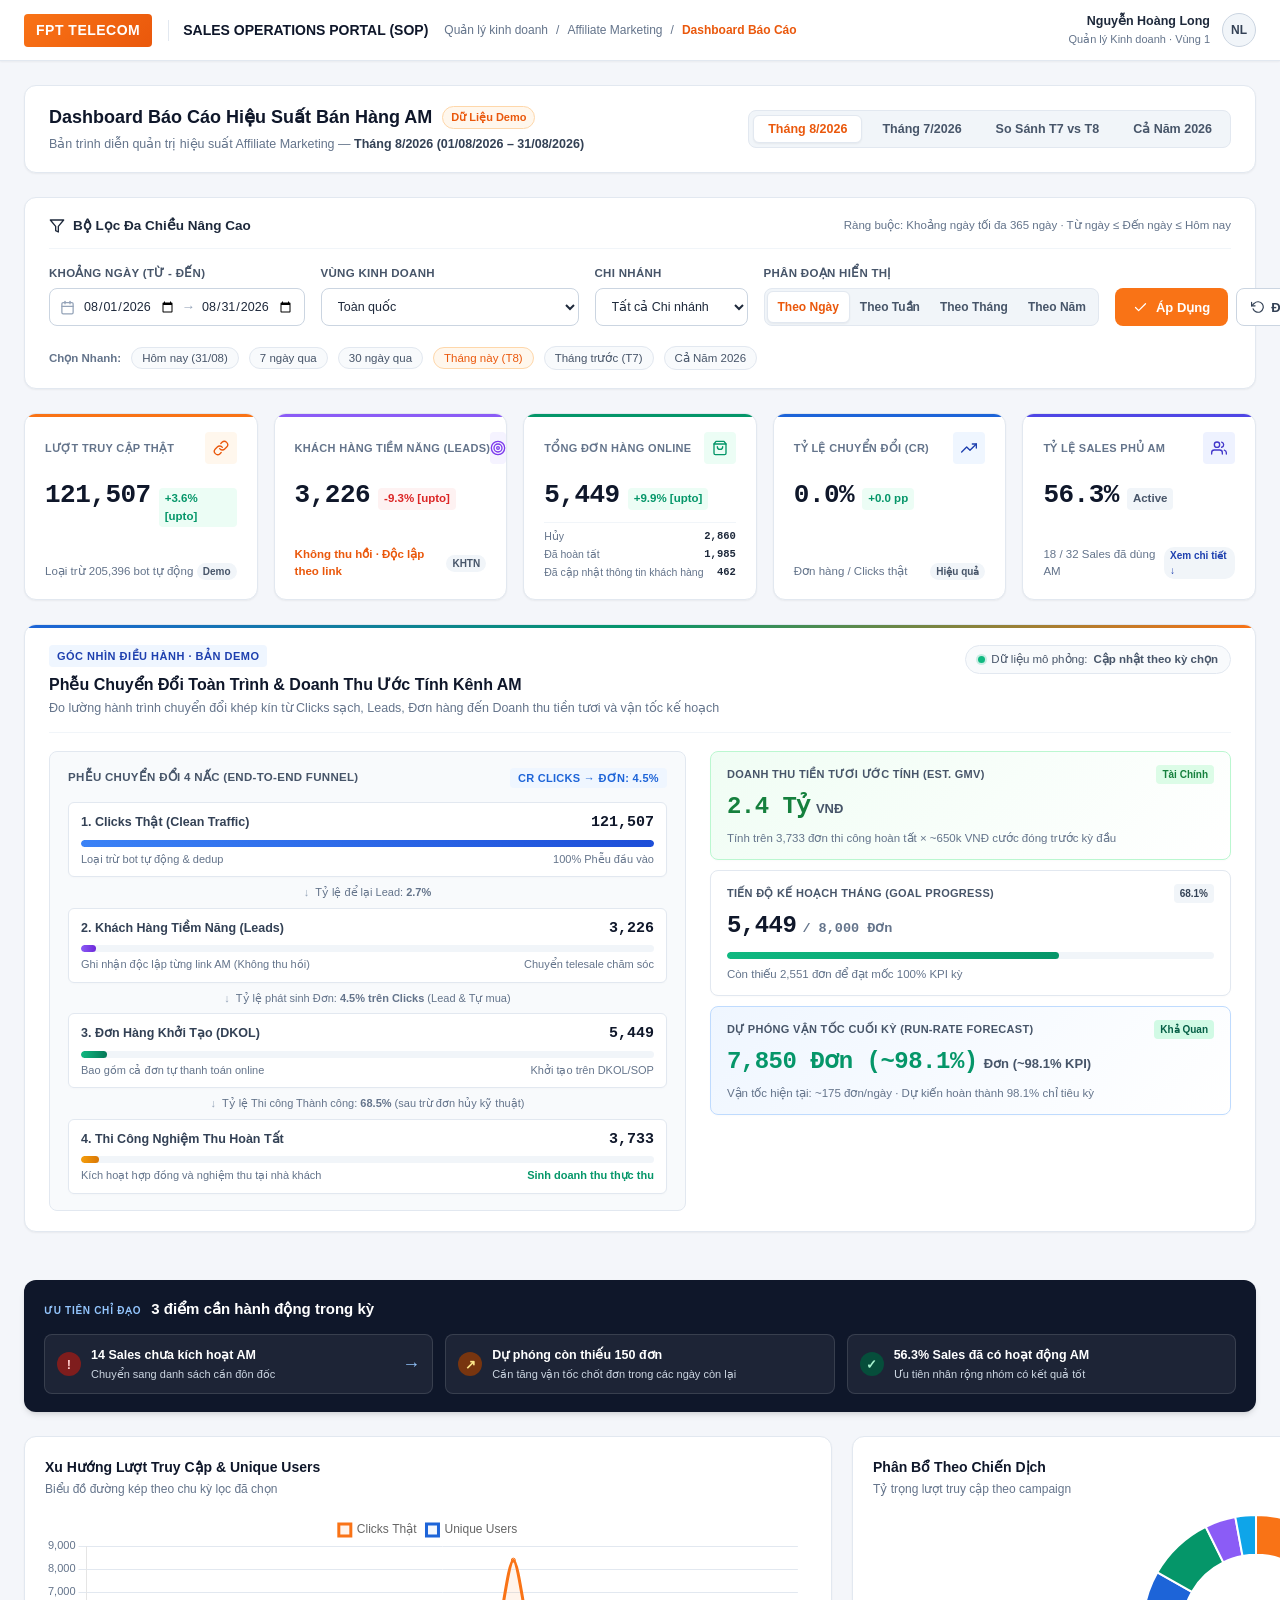
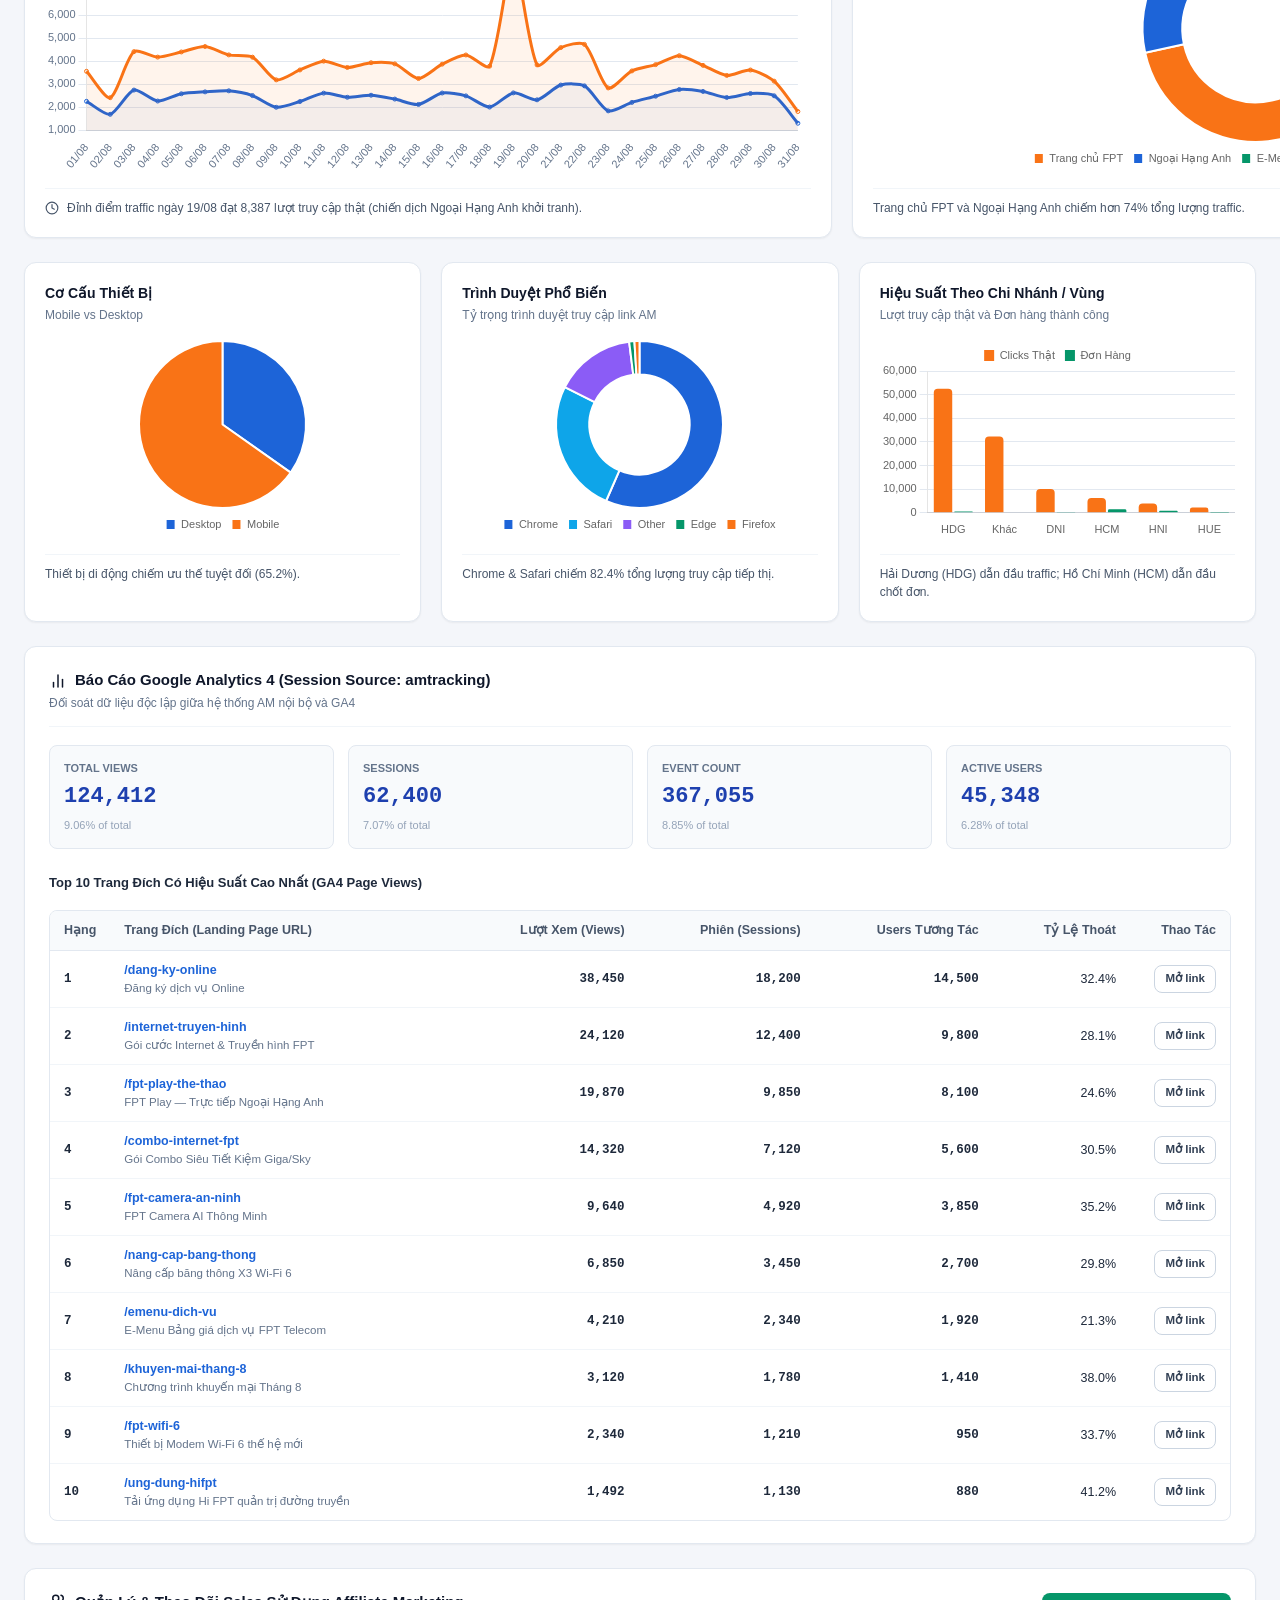
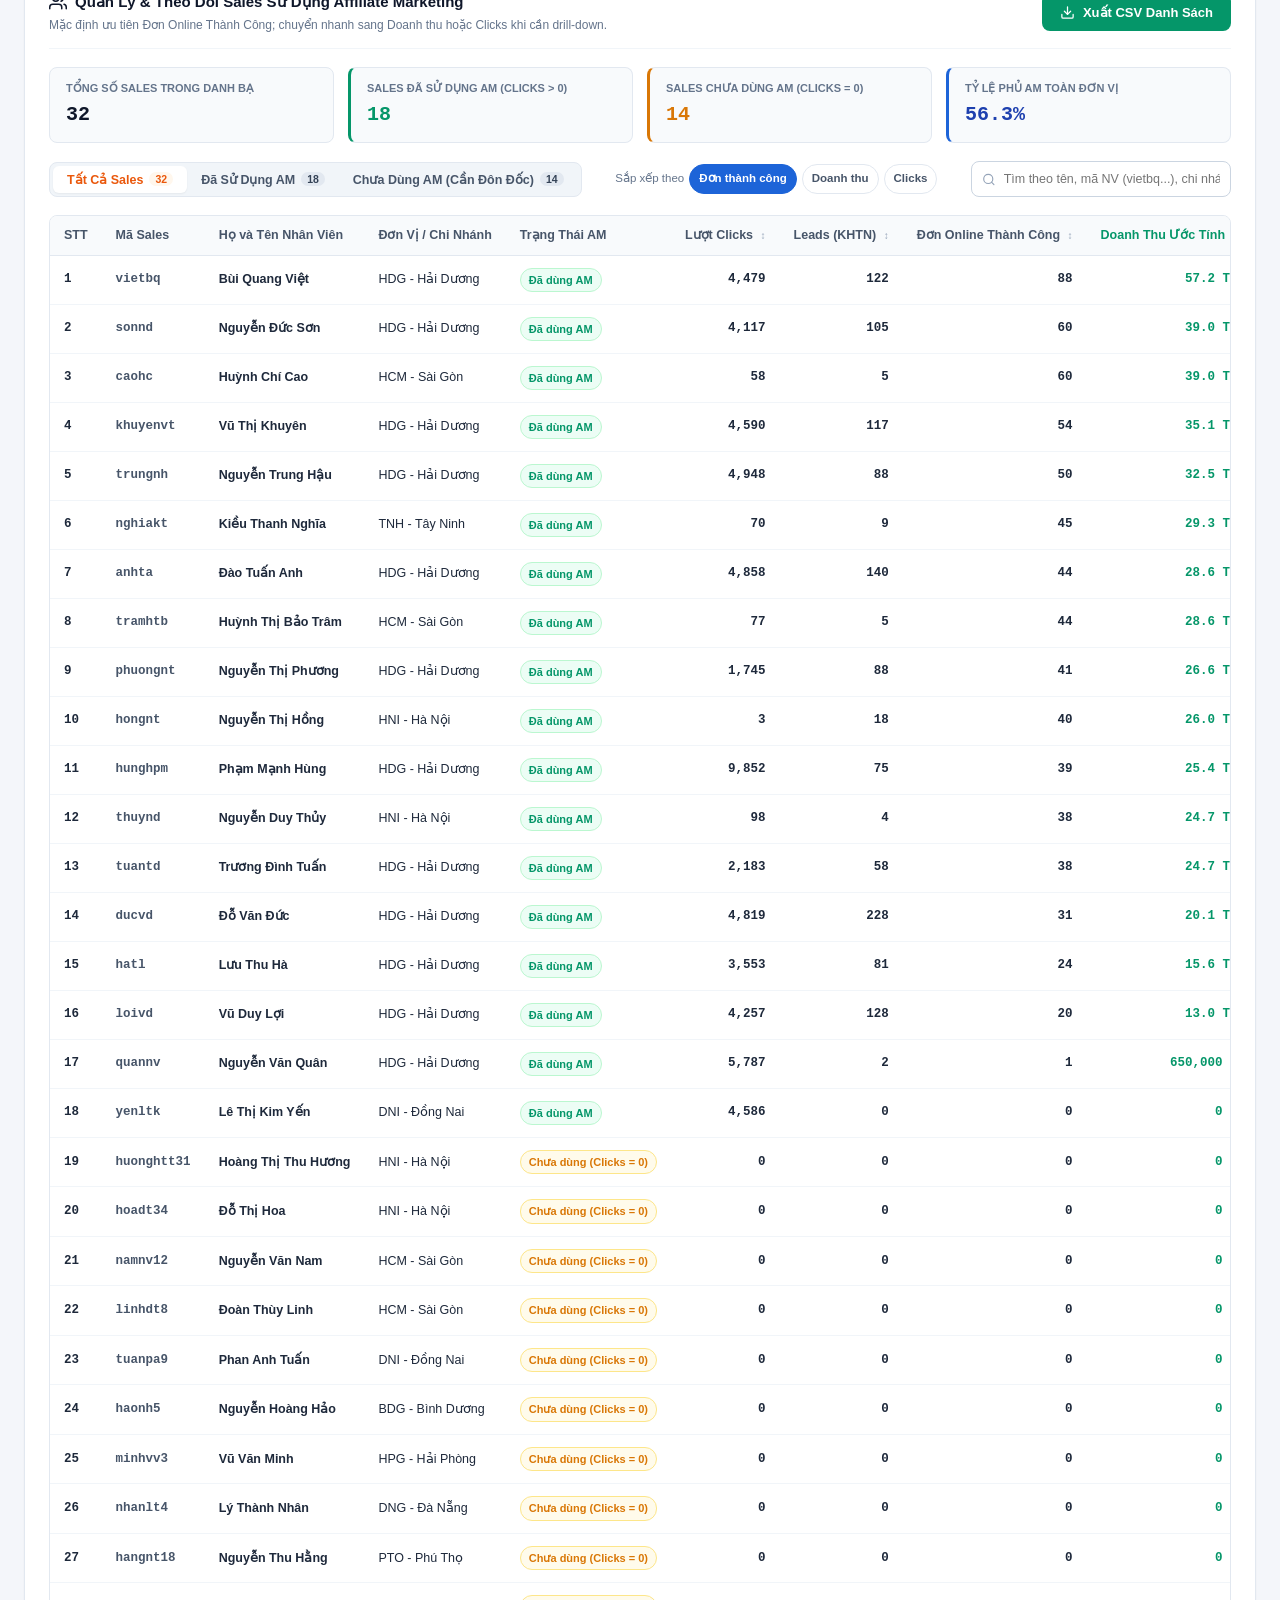
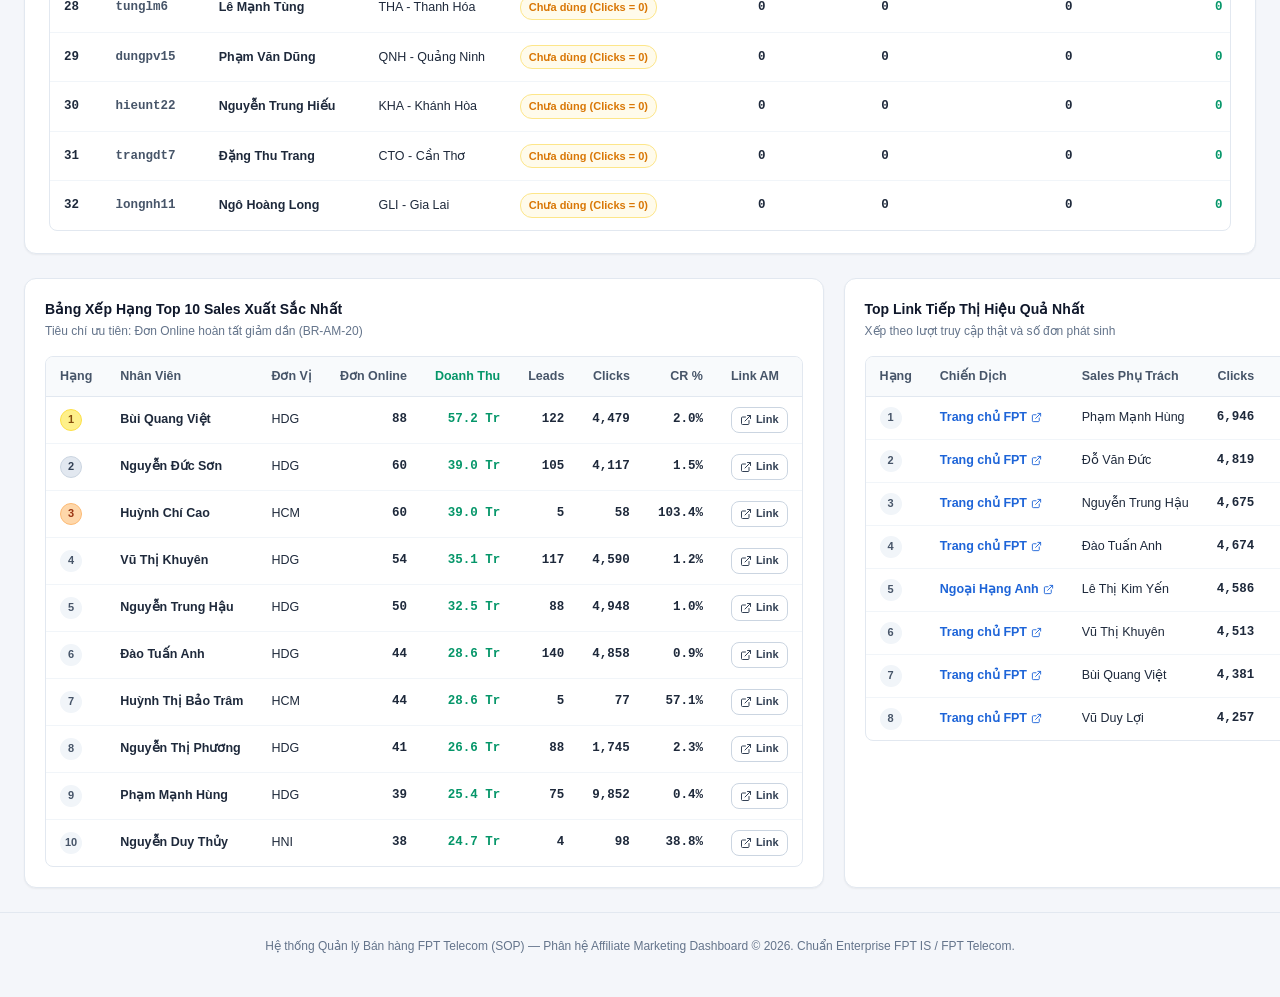
==== commit 3fbc0a68: "Improve executive AM dashboard demo UX" ====
--- a/demo-improve/index.html
+++ b/demo-improve/index.html
@@ -1414,6 +1414,37 @@
   color: #059669 !important;
 }
 
+/* Executive action layer — keeps the demo focused on decisions, not raw data */
+.executive-action-strip {
+  background: #0f172a;
+  border-radius: var(--radius-md);
+  padding: 18px 20px;
+  box-shadow: var(--shadow-md);
+  color: #fff;
+}
+.action-strip-heading { display: flex; align-items: baseline; gap: 10px; margin-bottom: 14px; }
+.action-strip-heading h2 { font-size: 15px; margin: 0; }
+.action-strip-kicker { color: #93c5fd; font-size: 10px; font-weight: 800; letter-spacing: .7px; text-transform: uppercase; }
+.action-strip-grid { display: grid; grid-template-columns: repeat(3, 1fr); gap: 12px; }
+.action-insight { width: 100%; border: 1px solid rgba(255,255,255,.12); border-radius: 8px; background: rgba(255,255,255,.06); color: #fff; padding: 12px; display: flex; align-items: center; gap: 10px; text-align: left; font: inherit; }
+button.action-insight { cursor: pointer; transition: transform .18s ease, background .18s ease; }
+button.action-insight:hover, button.action-insight:focus-visible { transform: translateY(-2px); background: rgba(255,255,255,.12); outline: 2px solid #93c5fd; outline-offset: 2px; }
+.action-insight-icon { width: 24px; height: 24px; flex: 0 0 24px; display: inline-flex; align-items: center; justify-content: center; border-radius: 50%; font-size: 13px; font-weight: 800; }
+.action-insight strong, .action-insight small { display: block; }
+.action-insight strong { font-size: 12.5px; line-height: 1.3; }
+.action-insight small { margin-top: 3px; font-size: 11px; line-height: 1.35; color: #cbd5e1; }
+.action-insight-danger .action-insight-icon { background: #7f1d1d; color: #fecaca; }
+.action-insight-warning .action-insight-icon { background: #78350f; color: #fde68a; }
+.action-insight-success .action-insight-icon { background: #064e3b; color: #a7f3d0; }
+.action-arrow { margin-left: auto; color: #93c5fd; font-size: 18px; }
+.sales-sort-control { display: flex; align-items: center; gap: 5px; color: var(--slate-500); font-size: 11.5px; }
+.sales-sort-btn { border: 1px solid var(--slate-200); border-radius: 999px; background: var(--white); color: var(--slate-600); cursor: pointer; font: inherit; font-weight: 600; padding: 5px 9px; transition: all .18s ease; }
+.sales-sort-btn:hover, .sales-sort-btn:focus-visible { border-color: var(--secondary); color: var(--secondary-dark); outline: none; }
+.sales-sort-btn.active { background: var(--secondary); border-color: var(--secondary); color: #fff; }
+.demo-toast { position: fixed; z-index: 10000; right: 24px; bottom: 24px; max-width: 360px; padding: 12px 16px; border-radius: 8px; background: #0f172a; color: #fff; box-shadow: 0 12px 30px rgba(15,23,42,.25); font-size: 13px; transform: translateY(16px); opacity: 0; pointer-events: none; transition: opacity .2s ease, transform .2s ease; }
+.demo-toast.show { transform: translateY(0); opacity: 1; }
+@media (max-width: 900px) { .action-strip-grid { grid-template-columns: 1fr; } .sales-sort-control { width: 100%; flex-wrap: wrap; } }
+
 
 /* ==========================================================================
 
@@ -1458,10 +1489,10 @@
       <div class="page-title-box">
         <h1>
           Dashboard Báo Cáo Hiệu Suất Bán Hàng AM
-          <span class="system-badge" id="headerStatusBadge">Kỳ Báo Cáo Chuẩn</span>
+          <span class="system-badge" id="headerStatusBadge">Dữ Liệu Demo</span>
         </h1>
         <div class="page-subtitle">
-          Theo dõi số liệu realtime, tỷ lệ tăng trưởng Like-for-like [upto] và đôn đốc đội ngũ kinh doanh — <span id="headerTitleRange" style="font-weight: 600; color: var(--slate-700);">Tháng 8/2026</span>
+          Bản trình diễn quản trị hiệu suất Affiliate Marketing — <span id="headerTitleRange" style="font-weight: 600; color: var(--slate-700);">Tháng 8/2026</span>
         </div>
       </div>
 
@@ -1571,7 +1602,7 @@
         </div>
         <div class="kpi-meta-text">
           <span id="kpiClicksBot">Loại trừ 205k bot tự động</span>
-          <span class="kpi-pill-note">Realtime</span>
+          <span class="kpi-pill-note">Demo</span>
         </div>
       </div>
 
@@ -1657,13 +1688,13 @@
     <section class="executive-funnel-section">
       <div class="executive-funnel-header">
         <div>
-          <div class="executive-badge">Góc Nhìn Điều Hành · Ban Giám Đốc</div>
+          <div class="executive-badge">Góc Nhìn Điều Hành · Bản Demo</div>
           <h3 class="executive-title">Phễu Chuyển Đổi Toàn Trình &amp; Doanh Thu Ước Tính Kênh AM</h3>
           <div class="executive-subtitle">Đo lường hành trình chuyển đổi khép kín từ Clicks sạch, Leads, Đơn hàng đến Doanh thu tiền tươi và vận tốc kế hoạch</div>
         </div>
         <div>
           <div class="sync-status-pill">
-            <span class="status-dot"></span> Pipeline Data: <strong id="funnelSyncTime">Realtime (09:45)</strong>
+            <span class="status-dot"></span> Dữ liệu mô phỏng: <strong id="funnelSyncTime">Cập nhật theo kỳ chọn</strong>
           </div>
         </div>
       </div>
@@ -1806,6 +1837,28 @@
               <span id="execRunRateNote">Vận tốc hiện tại: ~175 đơn/ngày · Dự kiến hoàn thành 98.1% chỉ tiêu kỳ</span>
             </div>
           </div>
+        </div>
+      </div>
+    </section>
+
+    <section class="executive-action-strip" aria-labelledby="actionStripTitle">
+      <div class="action-strip-heading">
+        <span class="action-strip-kicker">Ưu tiên chỉ đạo</span>
+        <h2 id="actionStripTitle">3 điểm cần hành động trong kỳ</h2>
+      </div>
+      <div class="action-strip-grid">
+        <button type="button" class="action-insight action-insight-danger" data-sales-focus="inactive">
+          <span class="action-insight-icon">!</span>
+          <span><strong id="inactiveSalesInsight">14 Sales chưa kích hoạt AM</strong><small>Chuyển sang danh sách cần đôn đốc</small></span>
+          <span class="action-arrow">→</span>
+        </button>
+        <div class="action-insight action-insight-warning">
+          <span class="action-insight-icon">↗</span>
+          <span><strong id="forecastInsight">Dự phóng còn thiếu 150 đơn</strong><small>Cần tăng vận tốc chốt đơn trong các ngày còn lại</small></span>
+        </div>
+        <div class="action-insight action-insight-success">
+          <span class="action-insight-icon">✓</span>
+          <span><strong id="coverageInsight">56.3% Sales đã có hoạt động AM</strong><small>Ưu tiên nhân rộng nhóm có kết quả tốt</small></span>
         </div>
       </div>
     </section>
@@ -1954,12 +2007,12 @@
             <svg width="18" height="18" viewBox="0 0 24 24" fill="none" stroke="currentColor" stroke-width="2" stroke-linecap="round" stroke-linejoin="round"><path d="M17 21v-2a4 4 0 0 0-4-4H5a4 4 0 0 0-4 4v2"></path><circle cx="9" cy="7" r="4"></circle><path d="M23 21v-2a4 4 0 0 0-3-3.87"></path><path d="M16 3.13a4 4 0 0 1 0 7.75"></path></svg>
             Quản Lý &amp; Theo Dõi Sales Sử Dụng Affiliate Marketing
           </h2>
-          <div class="section-desc">Phân định nhân viên Đã dùng / Chưa dùng để Trưởng phòng và Giám đốc Chi nhánh kịp thời chỉ đạo, đôn đốc</div>
+          <div class="section-desc">Mặc định ưu tiên Đơn Online Thành Công; chuyển nhanh sang Doanh thu hoặc Clicks khi cần drill-down.</div>
         </div>
 
         <button type="button" id="btnExportSales" class="btn-primary" style="background: var(--success);">
           <svg width="15" height="15" viewBox="0 0 24 24" fill="none" stroke="currentColor" stroke-width="2" stroke-linecap="round" stroke-linejoin="round"><path d="M21 15v4a2 2 0 0 1-2 2H5a2 2 0 0 1-2-2v-4"></path><polyline points="7 10 12 15 17 10"></polyline><line x1="12" y1="15" x2="12" y2="3"></line></svg>
-          Xuất Excel Danh Sách
+          Xuất CSV Danh Sách
         </button>
       </div>
 
@@ -1999,6 +2052,13 @@
             Chưa Dùng AM (Cần Đôn Đốc)
             <span class="sales-tab-badge" id="tabBadgeInactive">14</span>
           </button>
+        </div>
+
+        <div class="sales-sort-control" role="group" aria-label="Sắp xếp danh sách Sales">
+          <span>Sắp xếp theo</span>
+          <button type="button" class="sales-sort-btn active" data-sales-sort="don">Đơn thành công</button>
+          <button type="button" class="sales-sort-btn" data-sales-sort="revenue">Doanh thu</button>
+          <button type="button" class="sales-sort-btn" data-sales-sort="clicks">Clicks</button>
         </div>
 
         <!-- Search Box -->
@@ -4166,9 +4226,8 @@
     toDate: '2026-08-31',
     salesTab: 'all', // 'all', 'active', 'inactive'
     salesSearch: '',
-    salesSortCol: 'clicks', // 'clicks', 'lead', 'don', 'name'
+    salesSortCol: 'don', // Default executive lens: completed online orders
     salesSortAsc: false,
-    salesSortCol: 'clicks', // 'clicks', 'lead', 'don', 'name'
     salesSortAsc: false,
     charts: {}
   };
@@ -4338,6 +4397,25 @@
         document.querySelectorAll('[data-sales-tab]').forEach(b => b.classList.remove('active'));
         this.classList.add('active');
         state.salesTab = this.dataset.salesTab;
+        renderSalesTable();
+      });
+    });
+
+    document.querySelectorAll('[data-sales-sort]').forEach(btn => {
+      btn.addEventListener('click', function () {
+        const sortCol = this.dataset.salesSort;
+        state.salesSortAsc = state.salesSortCol === sortCol ? !state.salesSortAsc : false;
+        state.salesSortCol = sortCol;
+        document.querySelectorAll('[data-sales-sort]').forEach(b => b.classList.toggle('active', b === this));
+        renderSalesTable();
+      });
+    });
+
+    document.querySelectorAll('[data-sales-focus="inactive"]').forEach(btn => {
+      btn.addEventListener('click', function () {
+        state.salesTab = 'inactive';
+        document.querySelectorAll('[data-sales-tab]').forEach(b => b.classList.toggle('active', b.dataset.salesTab === 'inactive'));
+        document.getElementById('salesSectionAnchor').scrollIntoView({ behavior: 'smooth', block: 'start' });
         renderSalesTable();
       });
     });
@@ -4451,6 +4529,8 @@
 
     renderHeaderInfo(curData);
     renderKPICards(curData, prevData);
+    renderExecutiveFunnel(curData, prevData);
+    renderExecutiveInsights(curData);
     updateCharts();
     renderGA4Section(curData);
     renderSalesTable();
@@ -4464,7 +4544,7 @@
     }
     const elBadge = document.getElementById('headerStatusBadge');
     if (elBadge) {
-      elBadge.textContent = state.period === 'year2026' ? 'Toàn Hệ Thống 2026' : (state.period === 'cmp' ? 'Đối Soát Hai Kỳ' : 'Kỳ Báo Cáo Chuẩn');
+      elBadge.textContent = state.period === 'year2026' ? 'Demo Toàn Hệ Thống 2026' : (state.period === 'cmp' ? 'Demo So Sánh Hai Kỳ' : 'Dữ Liệu Demo');
     }
   }
 
@@ -4508,13 +4588,13 @@
     if (elRateDon) elRateDon.textContent = crTotal + '% trên Clicks';
     if (elRateComplete) elRateComplete.textContent = '68.5%';
 
-    // Thanh bar độ rộng tương quan trực quan
+    // Thanh bar phản ánh tỷ trọng thực tế theo clicks, không dùng tỷ lệ minh họa cố định.
     const barLeads = document.getElementById('funnelBarLeads');
     const barDon = document.getElementById('funnelBarDon');
     const barComplete = document.getElementById('funnelBarComplete');
-    if (barLeads) barLeads.style.width = '32%';
-    if (barDon) barDon.style.width = '52%';
-    if (barComplete) barComplete.style.width = '38%';
+    if (barLeads) barLeads.style.width = Math.max(2, leads / Math.max(clicks, 1) * 100) + '%';
+    if (barDon) barDon.style.width = Math.max(2, don / Math.max(clicks, 1) * 100) + '%';
+    if (barComplete) barComplete.style.width = Math.max(2, completeOrders / Math.max(clicks, 1) * 100) + '%';
 
     // 2. Cập nhật Doanh thu ước tính & Tiến độ (Financial Metrics)
     const elRev = document.getElementById('execEstRevenue');
@@ -4566,6 +4646,21 @@
       const pctForecast = target ? f1((runRateForecast / target) * 100) : 100;
       elRunRateNote.textContent = `Vận tốc hiện tại: ~${paceDaily} đơn/ngày · Dự kiến hoàn thành ${pctForecast}% chỉ tiêu kỳ`;
     }
+  }
+
+  function renderExecutiveInsights(cur) {
+    const roster = window.FPT_SALES_ROSTER || [];
+    const inactive = roster.filter(s => s.status === 'inactive').length;
+    const active = roster.length - inactive;
+    const coverage = roster.length ? f1((active / roster.length) * 100) : '0.0';
+    const target = state.period === 'year2026' ? 45000 : (state.period === 't7' ? 7500 : 8000);
+    const forecast = state.period === 'year2026' ? 44200 : (state.period === 't7' ? 4960 : 7850);
+    const gap = Math.max(0, target - forecast);
+    const setText = (id, value) => { const el = document.getElementById(id); if (el) el.textContent = value; };
+
+    setText('inactiveSalesInsight', `${inactive} Sales chưa kích hoạt AM`);
+    setText('coverageInsight', `${coverage}% Sales đã có hoạt động AM`);
+    setText('forecastInsight', gap ? `Dự phóng còn thiếu ${n(gap)} đơn` : 'Dự phóng đạt hoặc vượt kế hoạch');
   }
 
   function renderKPICards(cur, prev) {
@@ -5013,7 +5108,7 @@
             <button class="btn-secondary" style="height: 28px; padding: 0 8px; font-size: 11px;" onclick="window.openSalesModal('${s.code}')">Xem Link</button>
             ${isActive 
               ? `<button class="btn-secondary" style="height: 28px; padding: 0 8px; font-size: 11px; margin-left: 4px;" onclick="copyLink('${s.link}', this)">Chép link</button>`
-              : `<button class="btn-primary" style="height: 28px; padding: 0 8px; font-size: 11px; background: #ea580c; margin-left: 4px;" onclick="alert('Đã gửi thông báo nhắc nhở đôn đốc tới nhân viên: ${s.name} (${s.code})')">Đôn đốc</button>`
+              : `<button class="btn-primary" style="height: 28px; padding: 0 8px; font-size: 11px; background: #ea580c; margin-left: 4px;" onclick="window.showDemoToast('Đã tạo nhắc nhở demo cho ${s.name} (${s.code}).')">Đôn đốc</button>`
             }
           </td>
         </tr>
@@ -5086,6 +5181,41 @@
   // =========================================================================
   // EXPORT EXCEL / CSV LOGIC (UC 3)
   // =========================================================================
+  window.sortSalesBy = function (column) {
+    state.salesSortAsc = state.salesSortCol === column ? !state.salesSortAsc : false;
+    state.salesSortCol = column;
+    document.querySelectorAll('[data-sales-sort]').forEach(b => b.classList.toggle('active', b.dataset.salesSort === column));
+    renderSalesTable();
+  };
+
+  window.showDemoToast = function (message) {
+    let toast = document.getElementById('demoToast');
+    if (!toast) {
+      toast = document.createElement('div');
+      toast.id = 'demoToast';
+      toast.className = 'demo-toast';
+      toast.setAttribute('role', 'status');
+      document.body.appendChild(toast);
+    }
+    toast.textContent = message;
+    toast.classList.add('show');
+    window.clearTimeout(window.__demoToastTimer);
+    window.__demoToastTimer = window.setTimeout(() => toast.classList.remove('show'), 3000);
+  };
+
+  window.openSalesModal = function (code) {
+    const sales = (window.FPT_SALES_ROSTER || []).find(s => s.code === code);
+    if (!sales) return;
+    document.getElementById('modalSalesTitle').textContent = `Liên kết AM — ${sales.name}`;
+    document.getElementById('modalSalesMeta').textContent = `${sales.code} · ${sales.branch} · Hoạt động gần nhất: ${sales.last_active}`;
+    document.getElementById('modalSalesLinksBody').innerHTML = `<tr><td>1</td><td>Link AM cá nhân</td><td class="td-mono">${sales.link}</td><td>${sales.last_active}</td><td class="td-right">${n(sales.clicks)}</td><td class="td-right">${n(sales.lead)}</td><td class="td-right">${n(sales.don)}</td><td class="td-right">${formatMoney((sales.don || 0) * 650000)}</td><td class="td-center"><button class="btn-secondary" onclick="window.copyLink('${sales.link}', this)">Chép link</button></td></tr>`;
+    document.getElementById('salesLinkModal').style.display = 'flex';
+  };
+
+  window.closeSalesModal = function () {
+    document.getElementById('salesLinkModal').style.display = 'none';
+  };
+
   function exportSalesCSV() {
     const roster = window.FPT_SALES_ROSTER || [];
     if (roster.length === 0) return;
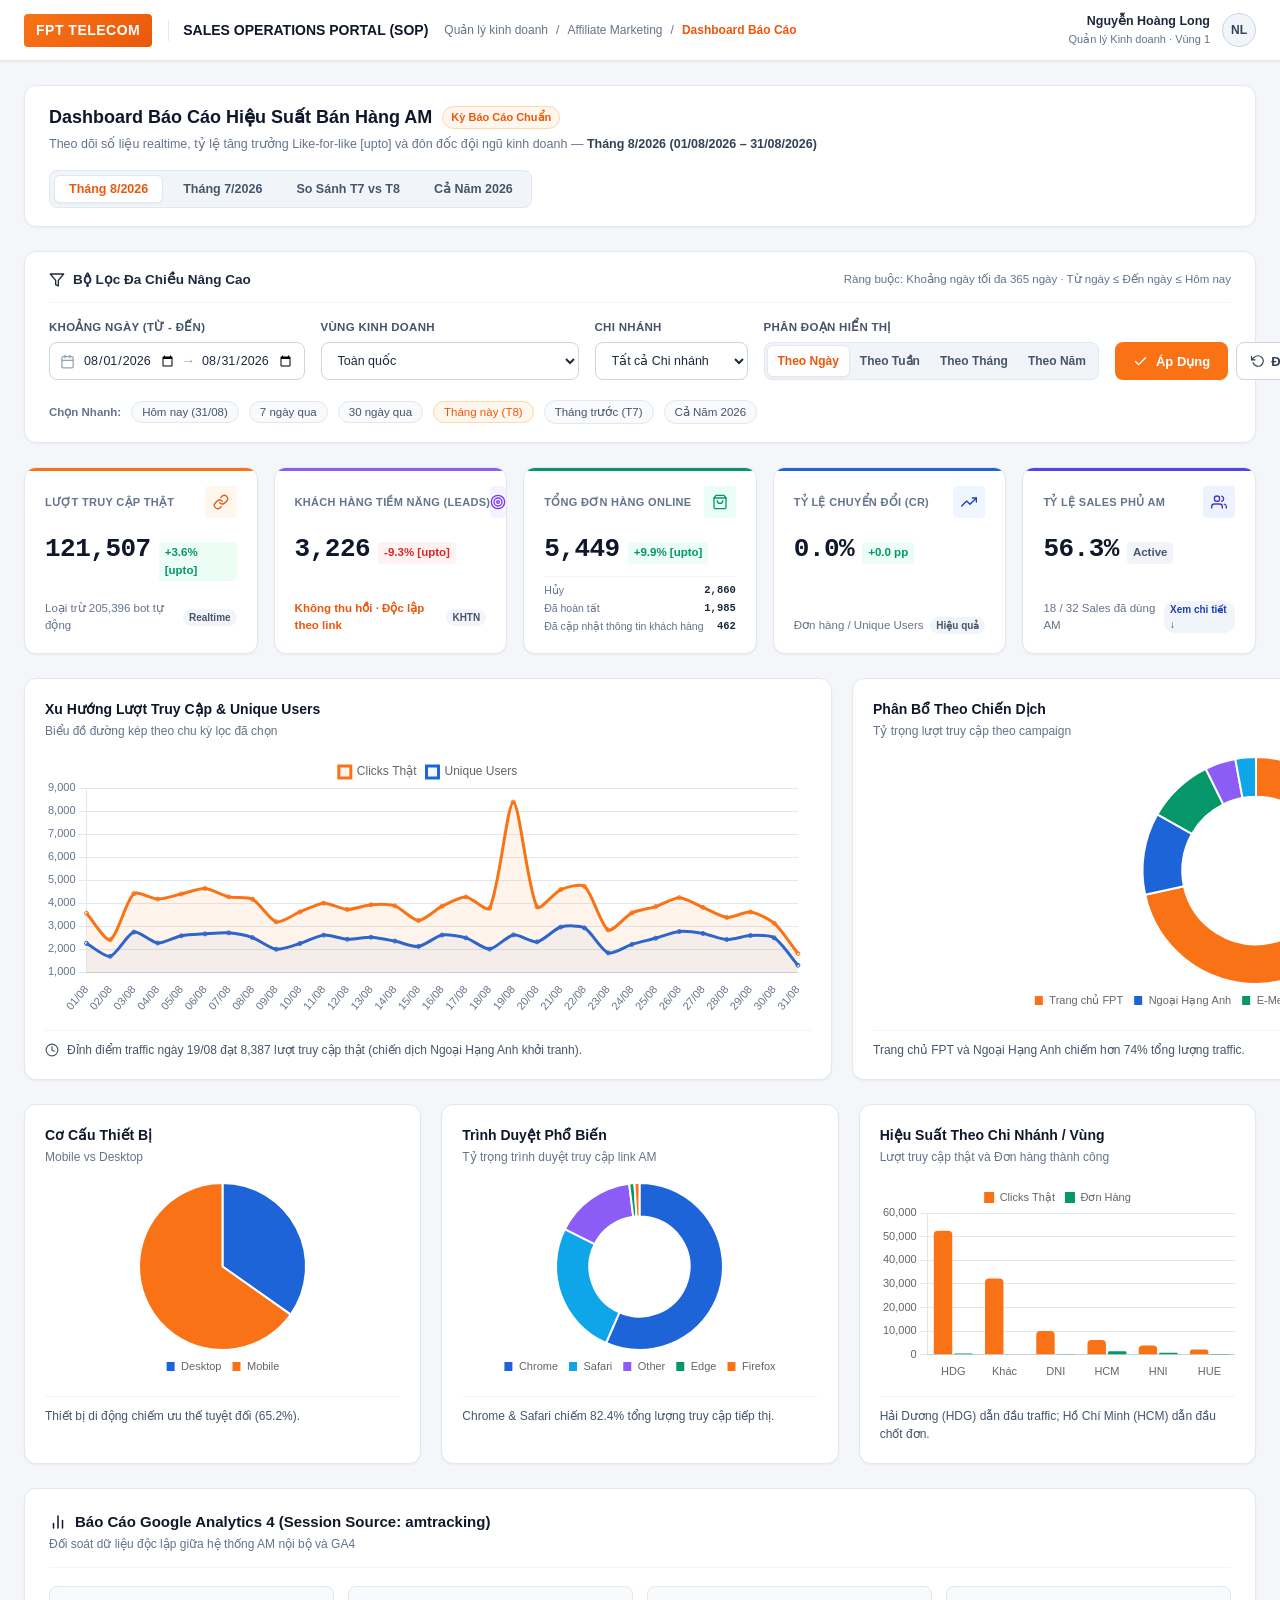
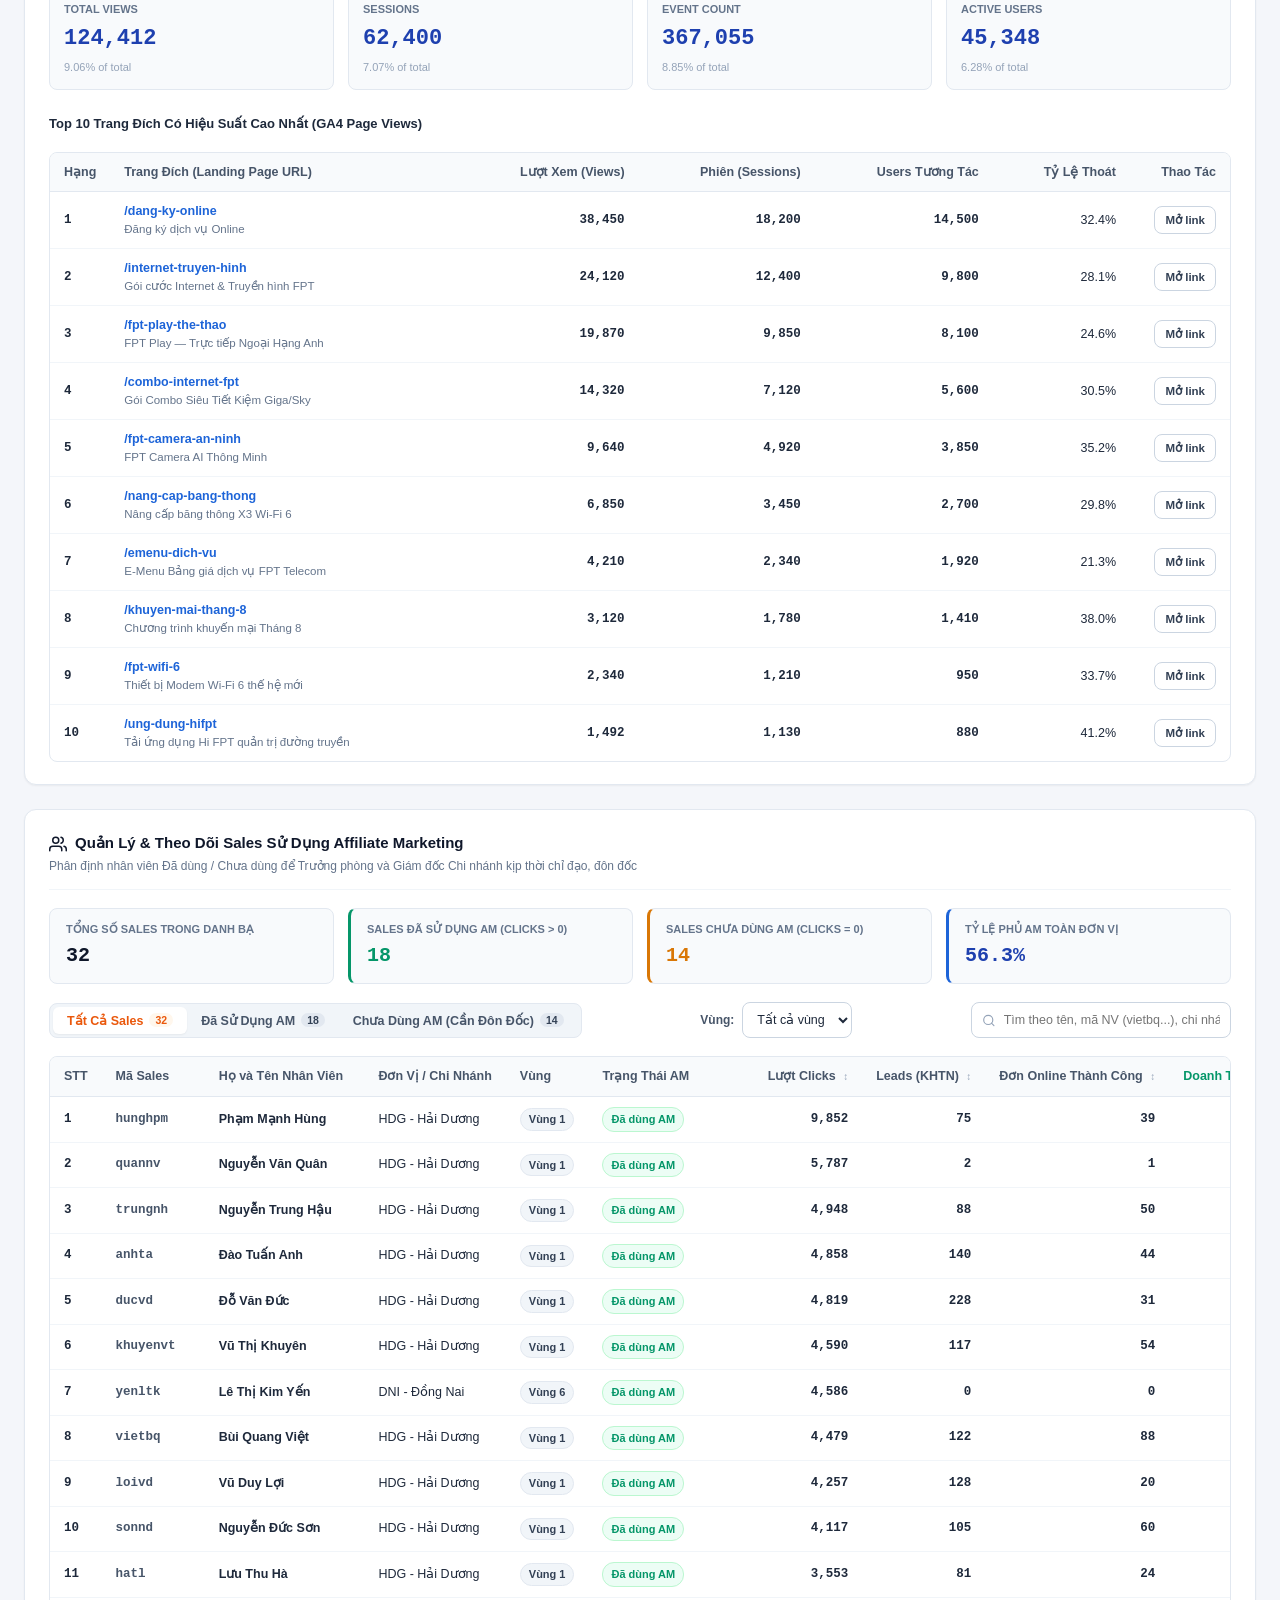
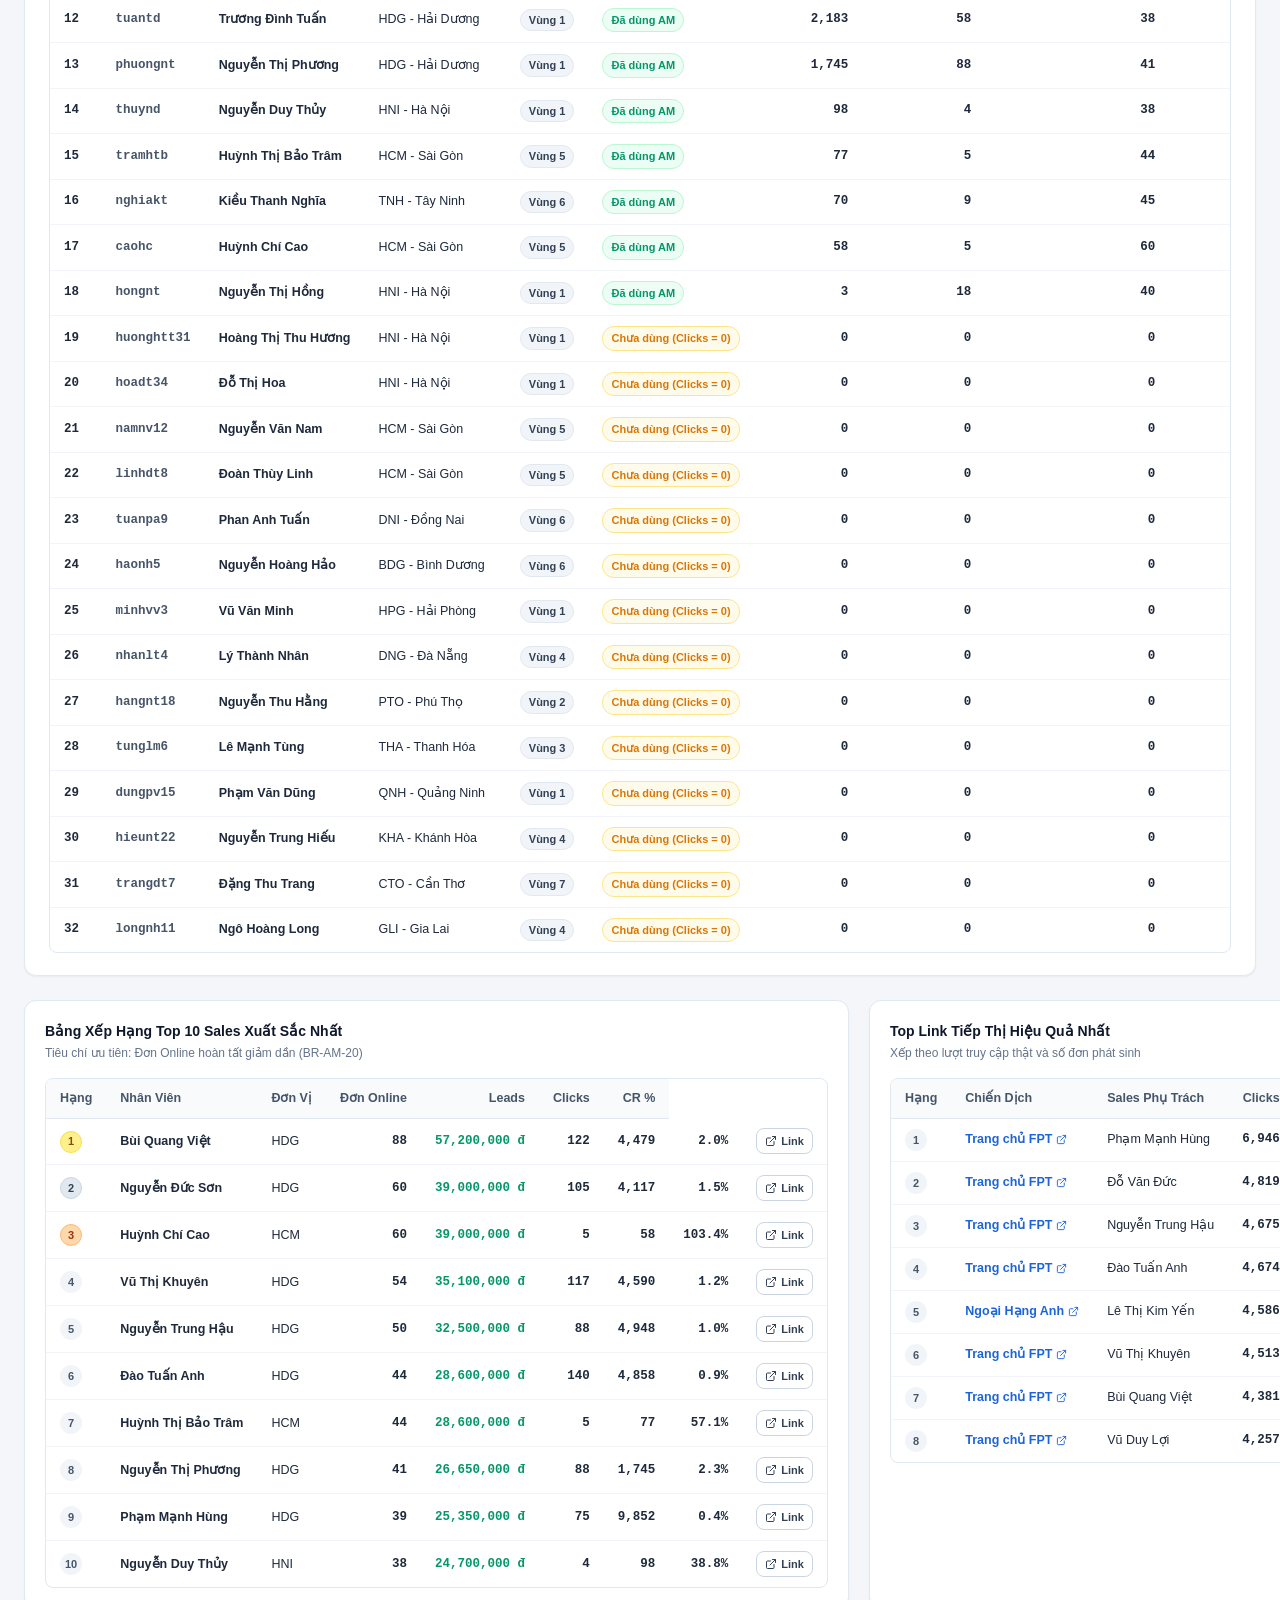
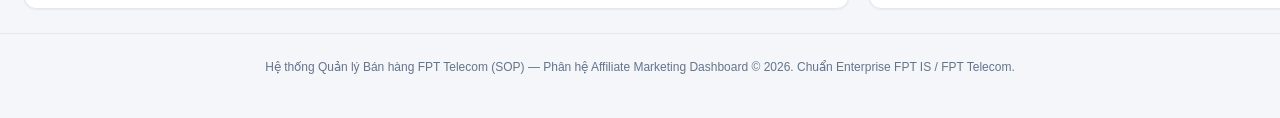
==== commit e863f2fb: "refactor(demo): streamline sales roster, remove funnel, format exact revenue, preserve AM coverage" ====
--- a/demo-improve/index.html
+++ b/demo-improve/index.html
@@ -1114,339 +1114,51 @@
 }
 
 
-/* ==========================================================================
-   EXECUTIVE FUNNEL & FINANCIAL OVERVIEW (NHÓM 1 - BAN GIÁM ĐỐC)
-   ========================================================================== */
-.executive-funnel-section {
-  background: var(--white);
-  border: 1px solid var(--slate-200);
-  border-radius: var(--radius-md);
-  padding: 20px 24px;
-  box-shadow: var(--shadow-sm);
-  margin-bottom: 24px;
-  position: relative;
-  overflow: hidden;
-}
-
-.executive-funnel-section::before {
-  content: '';
-  position: absolute;
-  top: 0;
-  left: 0;
-  right: 0;
-  height: 3.5px;
-  background: linear-gradient(90deg, #1d64d8 0%, #059669 50%, #f97316 100%);
-}
-
-.executive-funnel-header {
-  display: flex;
-  align-items: flex-start;
-  justify-content: space-between;
-  margin-bottom: 18px;
-  padding-bottom: 14px;
-  border-bottom: 1px solid var(--slate-100);
-}
-
-.executive-badge {
-  display: inline-flex;
-  align-items: center;
-  gap: 6px;
-  font-size: 11px;
-  font-weight: 700;
-  text-transform: uppercase;
-  letter-spacing: 0.5px;
-  color: var(--secondary-dark);
-  background: var(--secondary-light);
-  padding: 3px 8px;
-  border-radius: 4px;
-  margin-bottom: 6px;
-}
-
-.executive-title {
-  font-size: 16px;
-  font-weight: 800;
-  color: var(--slate-900);
-  margin-bottom: 2px;
-}
-
-.executive-subtitle {
-  font-size: 12.5px;
-  color: var(--slate-500);
-}
-
-.sync-status-pill {
-  font-size: 11.5px;
-  color: var(--slate-600);
-  background: var(--slate-50);
-  border: 1px solid var(--slate-200);
-  padding: 5px 12px;
-  border-radius: 20px;
+
+/* Sales Region Filter & Sortable Header Styles */
+.sales-region-filter {
   display: flex;
   align-items: center;
-  gap: 6px;
-}
-
-.status-dot {
-  width: 7px;
-  height: 7px;
-  background-color: #10b981;
-  border-radius: 50%;
-  box-shadow: 0 0 0 2px rgba(16, 185, 129, 0.2);
-}
-
-.executive-grid {
-  display: grid;
-  grid-template-columns: 1.65fr 1.35fr;
-  gap: 24px;
-}
-
-.funnel-container {
-  background: #f8fafc;
-  border: 1px solid var(--slate-200);
+  gap: 8px;
+}
+.sales-region-filter select {
+  height: 36px;
+  padding: 0 10px;
+  font-size: 12.5px;
+  border: 1px solid var(--slate-300);
   border-radius: var(--radius);
-  padding: 16px 18px;
-  display: flex;
-  flex-direction: column;
-}
-
-.funnel-title-bar {
-  display: flex;
-  align-items: center;
-  justify-content: space-between;
-  margin-bottom: 14px;
-  font-size: 11.5px;
-  font-weight: 700;
-  color: var(--slate-600);
-  text-transform: uppercase;
-  letter-spacing: 0.3px;
-}
-
-.funnel-cr-badge {
+  background: var(--white);
+  color: var(--slate-800);
+  outline: none;
+  cursor: pointer;
+}
+.sales-region-filter select:focus {
+  border-color: var(--primary);
+}
+.sortable-th {
+  cursor: pointer;
+  user-select: none;
+  transition: background 0.15s;
+}
+.sortable-th:hover {
+  background: var(--slate-100);
+}
+.sort-indicator {
+  display: inline-block;
+  margin-left: 4px;
+  font-size: 10px;
+  color: var(--slate-400);
+}
+.region-pill {
+  display: inline-block;
+  padding: 2px 8px;
+  border-radius: 12px;
   font-size: 11px;
-  font-weight: 700;
-  color: #1d64d8;
-  background: #eff6ff;
-  padding: 2px 8px;
-  border-radius: 4px;
-}
-
-.funnel-steps {
-  display: flex;
-  flex-direction: column;
-  gap: 6px;
-}
-
-.funnel-step {
-  background: var(--white);
-  border: 1px solid var(--slate-200);
-  border-radius: 6px;
-  padding: 9px 12px;
-  box-shadow: 0 1px 2px rgba(0,0,0,0.02);
-}
-
-.step-info {
-  display: flex;
-  justify-content: space-between;
-  align-items: baseline;
-  margin-bottom: 5px;
-}
-
-.step-label {
-  font-size: 12.5px;
   font-weight: 600;
-  color: var(--slate-700);
-}
-
-.step-val {
-  font-size: 15px;
-  font-weight: 800;
-  font-family: var(--font-mono);
-  color: var(--slate-900);
-}
-
-.step-bar-wrap {
-  width: 100%;
-  height: 7px;
-  background: var(--slate-100);
-  border-radius: 4px;
-  overflow: hidden;
-  margin-bottom: 4px;
-}
-
-.step-bar {
-  height: 100%;
-  border-radius: 4px;
-  transition: width 0.4s ease;
-}
-
-.bar-clicks   { background: linear-gradient(90deg, #3b82f6, #1d4ed8); }
-.bar-leads    { background: linear-gradient(90deg, #8b5cf6, #6d28d9); }
-.bar-don      { background: linear-gradient(90deg, #10b981, #047857); }
-.bar-complete { background: linear-gradient(90deg, #f59e0b, #d97706); }
-
-.step-sub-wrap {
-  display: flex;
-  justify-content: space-between;
-  font-size: 11px;
-  color: var(--slate-500);
-}
-
-.funnel-connector {
-  display: flex;
-  align-items: center;
-  justify-content: center;
-  gap: 6px;
-  padding: 1px 0;
-  font-size: 11px;
-  color: var(--slate-500);
-}
-
-.connector-arrow {
-  color: var(--slate-400);
-  font-size: 11px;
-}
-
-.executive-metrics-panel {
-  display: flex;
-  flex-direction: column;
-  gap: 10px;
-}
-
-.exec-metric-card {
-  background: var(--white);
-  border: 1px solid var(--slate-200);
-  border-radius: var(--radius);
-  padding: 13px 16px;
-  box-shadow: 0 1px 2px rgba(0,0,0,0.02);
-  display: flex;
-  flex-direction: column;
-  gap: 5px;
-}
-
-.exec-metric-card.highlight-card {
-  background: linear-gradient(135deg, #f0fdf4 0%, #ffffff 100%);
-  border-color: #bbf7d0;
-}
-
-.exec-metric-card.runrate-card {
-  background: linear-gradient(135deg, #eff6ff 0%, #ffffff 100%);
-  border-color: #bfdbfe;
-}
-
-.metric-top {
-  display: flex;
-  justify-content: space-between;
-  align-items: center;
-}
-
-.metric-title {
-  font-size: 11px;
-  font-weight: 700;
-  color: var(--slate-600);
-  text-transform: uppercase;
-  letter-spacing: 0.3px;
-}
-
-.metric-pill {
-  font-size: 10px;
-  font-weight: 700;
-  padding: 2px 6px;
-  border-radius: 4px;
   background: var(--slate-100);
   color: var(--slate-700);
-}
-
-.pill-success {
-  background: #d1fae5;
-  color: #065f46;
-}
-
-.metric-main {
-  display: flex;
-  align-items: baseline;
-  gap: 6px;
-}
-
-.metric-num {
-  font-size: 24px;
-  font-weight: 800;
-  font-family: var(--font-mono);
-  color: var(--slate-900);
-  letter-spacing: -0.5px;
-}
-
-.metric-unit {
-  font-size: 13px;
-  font-weight: 600;
-  color: var(--slate-600);
-}
-
-.metric-sub {
-  font-size: 13.5px;
-  font-weight: 600;
-  font-family: var(--font-mono);
-  color: var(--slate-500);
-}
-
-.exec-progress-bar-bg {
-  width: 100%;
-  height: 7px;
-  background: var(--slate-100);
-  border-radius: 4px;
-  overflow: hidden;
-  margin: 3px 0 2px;
-}
-
-.exec-progress-bar-fill {
-  height: 100%;
-  background: linear-gradient(90deg, #10b981, #059669);
-  border-radius: 4px;
-  transition: width 0.4s ease;
-}
-
-.metric-desc {
-  font-size: 11.5px;
-  color: var(--slate-500);
-  line-height: 1.4;
-}
-
-.text-success {
-  color: #059669 !important;
-}
-
-/* Executive action layer — keeps the demo focused on decisions, not raw data */
-.executive-action-strip {
-  background: #0f172a;
-  border-radius: var(--radius-md);
-  padding: 18px 20px;
-  box-shadow: var(--shadow-md);
-  color: #fff;
-}
-.action-strip-heading { display: flex; align-items: baseline; gap: 10px; margin-bottom: 14px; }
-.action-strip-heading h2 { font-size: 15px; margin: 0; }
-.action-strip-kicker { color: #93c5fd; font-size: 10px; font-weight: 800; letter-spacing: .7px; text-transform: uppercase; }
-.action-strip-grid { display: grid; grid-template-columns: repeat(3, 1fr); gap: 12px; }
-.action-insight { width: 100%; border: 1px solid rgba(255,255,255,.12); border-radius: 8px; background: rgba(255,255,255,.06); color: #fff; padding: 12px; display: flex; align-items: center; gap: 10px; text-align: left; font: inherit; }
-button.action-insight { cursor: pointer; transition: transform .18s ease, background .18s ease; }
-button.action-insight:hover, button.action-insight:focus-visible { transform: translateY(-2px); background: rgba(255,255,255,.12); outline: 2px solid #93c5fd; outline-offset: 2px; }
-.action-insight-icon { width: 24px; height: 24px; flex: 0 0 24px; display: inline-flex; align-items: center; justify-content: center; border-radius: 50%; font-size: 13px; font-weight: 800; }
-.action-insight strong, .action-insight small { display: block; }
-.action-insight strong { font-size: 12.5px; line-height: 1.3; }
-.action-insight small { margin-top: 3px; font-size: 11px; line-height: 1.35; color: #cbd5e1; }
-.action-insight-danger .action-insight-icon { background: #7f1d1d; color: #fecaca; }
-.action-insight-warning .action-insight-icon { background: #78350f; color: #fde68a; }
-.action-insight-success .action-insight-icon { background: #064e3b; color: #a7f3d0; }
-.action-arrow { margin-left: auto; color: #93c5fd; font-size: 18px; }
-.sales-sort-control { display: flex; align-items: center; gap: 5px; color: var(--slate-500); font-size: 11.5px; }
-.sales-sort-btn { border: 1px solid var(--slate-200); border-radius: 999px; background: var(--white); color: var(--slate-600); cursor: pointer; font: inherit; font-weight: 600; padding: 5px 9px; transition: all .18s ease; }
-.sales-sort-btn:hover, .sales-sort-btn:focus-visible { border-color: var(--secondary); color: var(--secondary-dark); outline: none; }
-.sales-sort-btn.active { background: var(--secondary); border-color: var(--secondary); color: #fff; }
-.demo-toast { position: fixed; z-index: 10000; right: 24px; bottom: 24px; max-width: 360px; padding: 12px 16px; border-radius: 8px; background: #0f172a; color: #fff; box-shadow: 0 12px 30px rgba(15,23,42,.25); font-size: 13px; transform: translateY(16px); opacity: 0; pointer-events: none; transition: opacity .2s ease, transform .2s ease; }
-.demo-toast.show { transform: translateY(0); opacity: 1; }
-@media (max-width: 900px) { .action-strip-grid { grid-template-columns: 1fr; } .sales-sort-control { width: 100%; flex-wrap: wrap; } }
-
-
-/* ==========================================================================
+  border: 1px solid var(--slate-200);
+}
 
 </style>
 </head>
@@ -1489,10 +1201,10 @@
       <div class="page-title-box">
         <h1>
           Dashboard Báo Cáo Hiệu Suất Bán Hàng AM
-          <span class="system-badge" id="headerStatusBadge">Dữ Liệu Demo</span>
+          <span class="system-badge" id="headerStatusBadge">Kỳ Báo Cáo Chuẩn</span>
         </h1>
         <div class="page-subtitle">
-          Bản trình diễn quản trị hiệu suất Affiliate Marketing — <span id="headerTitleRange" style="font-weight: 600; color: var(--slate-700);">Tháng 8/2026</span>
+          Theo dõi số liệu realtime, tỷ lệ tăng trưởng Like-for-like [upto] và đôn đốc đội ngũ kinh doanh — <span id="headerTitleRange" style="font-weight: 600; color: var(--slate-700);">Tháng 8/2026</span>
         </div>
       </div>
 
@@ -1602,7 +1314,7 @@
         </div>
         <div class="kpi-meta-text">
           <span id="kpiClicksBot">Loại trừ 205k bot tự động</span>
-          <span class="kpi-pill-note">Demo</span>
+          <span class="kpi-pill-note">Realtime</span>
         </div>
       </div>
 
@@ -1653,11 +1365,11 @@
           </div>
         </div>
         <div class="kpi-value-row">
-          <span class="kpi-value" id="kpiCRVal">4.5%</span>
+          <span class="kpi-value" id="kpiCRVal">8.9%</span>
           <span class="kpi-growth-badge growth-up" id="kpiCRBadge">+1.0 pp</span>
         </div>
         <div class="kpi-meta-text">
-          <span>Đơn hàng / Clicks thật</span>
+          <span>Đơn hàng / Unique Users</span>
           <span class="kpi-pill-note">Hiệu quả</span>
         </div>
       </div>
@@ -1681,189 +1393,6 @@
         </div>
       </div>
     </section>
-
-    <!-- =========================================================================
-         EXECUTIVE FUNNEL & FINANCIAL OVERVIEW (NHÓM 1 - BAN GIÁM ĐỐC)
-         ========================================================================= -->
-    <section class="executive-funnel-section">
-      <div class="executive-funnel-header">
-        <div>
-          <div class="executive-badge">Góc Nhìn Điều Hành · Bản Demo</div>
-          <h3 class="executive-title">Phễu Chuyển Đổi Toàn Trình &amp; Doanh Thu Ước Tính Kênh AM</h3>
-          <div class="executive-subtitle">Đo lường hành trình chuyển đổi khép kín từ Clicks sạch, Leads, Đơn hàng đến Doanh thu tiền tươi và vận tốc kế hoạch</div>
-        </div>
-        <div>
-          <div class="sync-status-pill">
-            <span class="status-dot"></span> Dữ liệu mô phỏng: <strong id="funnelSyncTime">Cập nhật theo kỳ chọn</strong>
-          </div>
-        </div>
-      </div>
-
-      <div class="executive-grid">
-        <!-- Cột 1: Phễu chuyển đổi 4 nấc (Funnel) -->
-        <div class="funnel-container">
-          <div class="funnel-title-bar">
-            <span>Phễu Chuyển Đổi 4 Nấc (End-to-End Funnel)</span>
-            <span class="funnel-cr-badge">CR Clicks → Đơn: <strong id="funnelTotalCR">4.5%</strong></span>
-          </div>
-
-          <div class="funnel-steps">
-            <!-- Step 1: Clicks Thật -->
-            <div class="funnel-step">
-              <div class="step-info">
-                <span class="step-label">1. Clicks Thật (Clean Traffic)</span>
-                <span class="step-val" id="funnelStepClicks">121,507</span>
-              </div>
-              <div class="step-bar-wrap">
-                <div class="step-bar bar-clicks" style="width: 100%;"></div>
-              </div>
-              <div class="step-sub-wrap">
-                <span>Loại trừ bot tự động &amp; dedup</span>
-                <span>100% Phễu đầu vào</span>
-              </div>
-            </div>
-
-            <!-- Connector 1-2 -->
-            <div class="funnel-connector">
-              <span class="connector-arrow">↓</span>
-              <span>Tỷ lệ để lại Lead: <strong id="funnelRateLead">2.7%</strong></span>
-            </div>
-
-            <!-- Step 2: Leads KHTN -->
-            <div class="funnel-step">
-              <div class="step-info">
-                <span class="step-label">2. Khách Hàng Tiềm Năng (Leads)</span>
-                <span class="step-val" id="funnelStepLeads">3,226</span>
-              </div>
-              <div class="step-bar-wrap">
-                <div class="step-bar bar-leads" id="funnelBarLeads" style="width: 32%;"></div>
-              </div>
-              <div class="step-sub-wrap">
-                <span>Ghi nhận độc lập từng link AM (Không thu hồi)</span>
-                <span>Chuyển telesale chăm sóc</span>
-              </div>
-            </div>
-
-            <!-- Connector 2-3 -->
-            <div class="funnel-connector">
-              <span class="connector-arrow">↓</span>
-              <span>Tỷ lệ phát sinh Đơn: <strong id="funnelRateDon">4.5% trên Clicks</strong> (Lead &amp; Tự mua)</span>
-            </div>
-
-            <!-- Step 3: Đơn Khởi Tạo DKOL -->
-            <div class="funnel-step">
-              <div class="step-info">
-                <span class="step-label">3. Đơn Hàng Khởi Tạo (DKOL)</span>
-                <span class="step-val" id="funnelStepDon">5,449</span>
-              </div>
-              <div class="step-bar-wrap">
-                <div class="step-bar bar-don" id="funnelBarDon" style="width: 52%;"></div>
-              </div>
-              <div class="step-sub-wrap">
-                <span>Bao gồm cả đơn tự thanh toán online</span>
-                <span>Khởi tạo trên DKOL/SOP</span>
-              </div>
-            </div>
-
-            <!-- Connector 3-4 -->
-            <div class="funnel-connector">
-              <span class="connector-arrow">↓</span>
-              <span>Tỷ lệ Thi công Thành công: <strong id="funnelRateComplete">68.5%</strong> (sau trừ đơn hủy kỹ thuật)</span>
-            </div>
-
-            <!-- Step 4: Thi Công Thành Công -->
-            <div class="funnel-step">
-              <div class="step-info">
-                <span class="step-label">4. Thi Công Nghiệm Thu Hoàn Tất</span>
-                <span class="step-val" id="funnelStepComplete">3,733</span>
-              </div>
-              <div class="step-bar-wrap">
-                <div class="step-bar bar-complete" id="funnelBarComplete" style="width: 38%;"></div>
-              </div>
-              <div class="step-sub-wrap">
-                <span>Kích hoạt hợp đồng và nghiệm thu tại nhà khách</span>
-                <span style="color: #059669; font-weight: 600;">Sinh doanh thu thực thu</span>
-              </div>
-            </div>
-          </div>
-        </div>
-
-        <!-- Cột 2: Chỉ số Tài chính & Dự phóng Kế hoạch -->
-        <div class="executive-metrics-panel">
-          <!-- Metric Box 1: Doanh thu ước tính -->
-          <div class="exec-metric-card highlight-card">
-            <div class="metric-top">
-              <span class="metric-title">Doanh Thu Tiền Tươi Ước Tính (Est. GMV)</span>
-              <span class="metric-pill" style="background: #dcfce7; color: #15803d;">Tài Chính</span>
-            </div>
-            <div class="metric-main">
-              <span class="metric-num" id="execEstRevenue" style="color: #15803d;">2.43 Tỷ</span>
-              <span class="metric-unit">VNĐ</span>
-            </div>
-            <div class="metric-desc">
-              <span>Tính trên 3,733 đơn thi công hoàn tất × ~650k VNĐ cước đóng trước kỳ đầu</span>
-            </div>
-          </div>
-
-          <!-- Metric Box 2: Tiến độ kế hoạch tháng -->
-          <div class="exec-metric-card">
-            <div class="metric-top">
-              <span class="metric-title">Tiến Độ Kế Hoạch Tháng (Goal Progress)</span>
-              <span class="metric-pill" id="execGoalPercent">68.1%</span>
-            </div>
-            <div class="metric-main">
-              <span class="metric-num" id="execCurrentVsTarget">5,449</span>
-              <span class="metric-sub">/ 8,000 Đơn</span>
-            </div>
-            <div class="exec-progress-bar-bg">
-              <div class="exec-progress-bar-fill" id="execGoalBar" style="width: 68.1%;"></div>
-            </div>
-            <div class="metric-desc">
-              <span id="execGoalRemaining">Còn thiếu 2,551 đơn để đạt mốc 100% KPI tháng</span>
-            </div>
-          </div>
-
-          <!-- Metric Box 3: Dự phóng Run-rate -->
-          <div class="exec-metric-card runrate-card">
-            <div class="metric-top">
-              <span class="metric-title">Dự Phóng Vận Tốc Cuối Kỳ (Run-Rate Forecast)</span>
-              <span class="metric-pill pill-success" id="execRunRateBadge">Khả Quan</span>
-            </div>
-            <div class="metric-main">
-              <span class="metric-num text-success" id="execRunRateForecast">7,850</span>
-              <span class="metric-unit">Đơn (~98.1% KPI)</span>
-            </div>
-            <div class="metric-desc">
-              <span id="execRunRateNote">Vận tốc hiện tại: ~175 đơn/ngày · Dự kiến hoàn thành 98.1% chỉ tiêu kỳ</span>
-            </div>
-          </div>
-        </div>
-      </div>
-    </section>
-
-    <section class="executive-action-strip" aria-labelledby="actionStripTitle">
-      <div class="action-strip-heading">
-        <span class="action-strip-kicker">Ưu tiên chỉ đạo</span>
-        <h2 id="actionStripTitle">3 điểm cần hành động trong kỳ</h2>
-      </div>
-      <div class="action-strip-grid">
-        <button type="button" class="action-insight action-insight-danger" data-sales-focus="inactive">
-          <span class="action-insight-icon">!</span>
-          <span><strong id="inactiveSalesInsight">14 Sales chưa kích hoạt AM</strong><small>Chuyển sang danh sách cần đôn đốc</small></span>
-          <span class="action-arrow">→</span>
-        </button>
-        <div class="action-insight action-insight-warning">
-          <span class="action-insight-icon">↗</span>
-          <span><strong id="forecastInsight">Dự phóng còn thiếu 150 đơn</strong><small>Cần tăng vận tốc chốt đơn trong các ngày còn lại</small></span>
-        </div>
-        <div class="action-insight action-insight-success">
-          <span class="action-insight-icon">✓</span>
-          <span><strong id="coverageInsight">56.3% Sales đã có hoạt động AM</strong><small>Ưu tiên nhân rộng nhóm có kết quả tốt</small></span>
-        </div>
-      </div>
-    </section>
-
-    
 
     <!-- =========================================================================
          4. BIỂU ĐỒ XU HƯỚNG & CƠ CẤU (UC 2)
@@ -2007,14 +1536,10 @@
             <svg width="18" height="18" viewBox="0 0 24 24" fill="none" stroke="currentColor" stroke-width="2" stroke-linecap="round" stroke-linejoin="round"><path d="M17 21v-2a4 4 0 0 0-4-4H5a4 4 0 0 0-4 4v2"></path><circle cx="9" cy="7" r="4"></circle><path d="M23 21v-2a4 4 0 0 0-3-3.87"></path><path d="M16 3.13a4 4 0 0 1 0 7.75"></path></svg>
             Quản Lý &amp; Theo Dõi Sales Sử Dụng Affiliate Marketing
           </h2>
-          <div class="section-desc">Mặc định ưu tiên Đơn Online Thành Công; chuyển nhanh sang Doanh thu hoặc Clicks khi cần drill-down.</div>
-        </div>
-
-        <button type="button" id="btnExportSales" class="btn-primary" style="background: var(--success);">
-          <svg width="15" height="15" viewBox="0 0 24 24" fill="none" stroke="currentColor" stroke-width="2" stroke-linecap="round" stroke-linejoin="round"><path d="M21 15v4a2 2 0 0 1-2 2H5a2 2 0 0 1-2-2v-4"></path><polyline points="7 10 12 15 17 10"></polyline><line x1="12" y1="15" x2="12" y2="3"></line></svg>
-          Xuất CSV Danh Sách
-        </button>
-      </div>
+          <div class="section-desc">Phân định nhân viên Đã dùng / Chưa dùng để Trưởng phòng và Giám đốc Chi nhánh kịp thời chỉ đạo, đôn đốc</div>
+        </div>
+
+        </div>
 
       <!-- Sales Summary Stats -->
       <div class="sales-summary-cards">
@@ -2054,11 +1579,19 @@
           </button>
         </div>
 
-        <div class="sales-sort-control" role="group" aria-label="Sắp xếp danh sách Sales">
-          <span>Sắp xếp theo</span>
-          <button type="button" class="sales-sort-btn active" data-sales-sort="don">Đơn thành công</button>
-          <button type="button" class="sales-sort-btn" data-sales-sort="revenue">Doanh thu</button>
-          <button type="button" class="sales-sort-btn" data-sales-sort="clicks">Clicks</button>
+        <!-- Bộ Lọc Theo Vùng -->
+        <div class="sales-region-filter">
+          <span style="font-size: 12px; font-weight: 600; color: var(--slate-600);">Vùng:</span>
+          <select id="salesRegionSelect">
+            <option value="all">Tất cả vùng</option>
+            <option value="Vùng 1">Vùng 1</option>
+            <option value="Vùng 2">Vùng 2</option>
+            <option value="Vùng 3">Vùng 3</option>
+            <option value="Vùng 4">Vùng 4</option>
+            <option value="Vùng 5">Vùng 5</option>
+            <option value="Vùng 6">Vùng 6</option>
+            <option value="Vùng 7">Vùng 7</option>
+          </select>
         </div>
 
         <!-- Search Box -->
@@ -2068,7 +1601,7 @@
         </div>
       </div>
 
-      <!-- 8-Column Standard Sales Table -->
+      <!-- 10-Column Standard Sales Table -->
       <div class="table-responsive">
         <table class="data-table">
           <thead>
@@ -2077,6 +1610,7 @@
               <th>Mã Sales</th>
               <th>Họ và Tên Nhân Viên</th>
               <th>Đơn Vị / Chi Nhánh</th>
+              <th>Vùng</th>
               <th>Trạng Thái AM</th>
               <th class="td-right sortable-th" onclick="window.sortSalesBy('clicks')" title="Click để đảo chiều sắp xếp Clicks">
                 Lượt Clicks <span class="sort-indicator">↕</span>
@@ -2088,9 +1622,8 @@
                 Đơn Online Thành Công <span class="sort-indicator">↕</span>
               </th>
               <th class="td-right sortable-th" onclick="window.sortSalesBy('revenue')" title="Click để đảo chiều sắp xếp Doanh Thu Ước Tính" style="color: #059669;">
-                Doanh Thu Ước Tính <span class="sort-indicator">↕</span>
+                Doanh Thu Ước Tính (VNĐ) <span class="sort-indicator">↕</span>
               </th>
-              <th class="td-right" style="width: 120px;">Hành Động</th>
             </tr>
           </thead>
           <tbody id="salesTableBody">
@@ -2120,11 +1653,9 @@
                 <th>Nhân Viên</th>
                 <th>Đơn Vị</th>
                 <th class="td-right">Đơn Online</th>
-                <th class="td-right" style="color: #059669;">Doanh Thu</th>
                 <th class="td-right">Leads</th>
                 <th class="td-right">Clicks</th>
                 <th class="td-right">CR %</th>
-                <th class="td-center" style="width: 75px;">Link AM</th>
               </tr>
             </thead>
             <tbody id="topSalesTableBody">
@@ -2153,7 +1684,6 @@
                 <th class="td-right">Users</th>
                 <th class="td-right">Leads</th>
                 <th class="td-right">Đơn</th>
-                <th class="td-right" style="color: #059669;">Doanh Thu</th>
               </tr>
             </thead>
             <tbody id="topContractsTableBody">
@@ -4225,9 +3755,11 @@
     fromDate: '2026-08-01',
     toDate: '2026-08-31',
     salesTab: 'all', // 'all', 'active', 'inactive'
+    salesRegionFilter: 'all',
     salesSearch: '',
-    salesSortCol: 'don', // Default executive lens: completed online orders
+    salesSortCol: 'clicks', // 'clicks', 'lead', 'don', 'name'
     salesSortAsc: false,
+    salesSortCol: 'clicks', // 'clicks', 'lead', 'don', 'name'
     salesSortAsc: false,
     charts: {}
   };
@@ -4401,25 +3933,6 @@
       });
     });
 
-    document.querySelectorAll('[data-sales-sort]').forEach(btn => {
-      btn.addEventListener('click', function () {
-        const sortCol = this.dataset.salesSort;
-        state.salesSortAsc = state.salesSortCol === sortCol ? !state.salesSortAsc : false;
-        state.salesSortCol = sortCol;
-        document.querySelectorAll('[data-sales-sort]').forEach(b => b.classList.toggle('active', b === this));
-        renderSalesTable();
-      });
-    });
-
-    document.querySelectorAll('[data-sales-focus="inactive"]').forEach(btn => {
-      btn.addEventListener('click', function () {
-        state.salesTab = 'inactive';
-        document.querySelectorAll('[data-sales-tab]').forEach(b => b.classList.toggle('active', b.dataset.salesTab === 'inactive'));
-        document.getElementById('salesSectionAnchor').scrollIntoView({ behavior: 'smooth', block: 'start' });
-        renderSalesTable();
-      });
-    });
-
     // Sales Search
     const salesSearchInput = document.getElementById('salesSearchInput');
     if (salesSearchInput) {
@@ -4429,11 +3942,16 @@
       });
     }
 
+    const salesRegionSelect = document.getElementById('salesRegionSelect');
+    if (salesRegionSelect) {
+      salesRegionSelect.addEventListener('change', function () {
+        state.salesRegionFilter = this.value;
+        renderSalesTable();
+      });
+    }
+
     // Export Excel / CSV button
-    const btnExport = document.getElementById('btnExportSales');
-    if (btnExport) {
-      btnExport.addEventListener('click', exportSalesCSV);
-    }
+    
   }
 
   // =========================================================================
@@ -4529,8 +4047,6 @@
 
     renderHeaderInfo(curData);
     renderKPICards(curData, prevData);
-    renderExecutiveFunnel(curData, prevData);
-    renderExecutiveInsights(curData);
     updateCharts();
     renderGA4Section(curData);
     renderSalesTable();
@@ -4544,7 +4060,7 @@
     }
     const elBadge = document.getElementById('headerStatusBadge');
     if (elBadge) {
-      elBadge.textContent = state.period === 'year2026' ? 'Demo Toàn Hệ Thống 2026' : (state.period === 'cmp' ? 'Demo So Sánh Hai Kỳ' : 'Dữ Liệu Demo');
+      elBadge.textContent = state.period === 'year2026' ? 'Toàn Hệ Thống 2026' : (state.period === 'cmp' ? 'Đối Soát Hai Kỳ' : 'Kỳ Báo Cáo Chuẩn');
     }
   }
 
@@ -4555,114 +4071,6 @@
   // =========================================================================
   // EXECUTIVE FUNNEL & FINANCIAL OVERVIEW (NHÓM 1 - BAN GIÁM ĐỐC)
   // =========================================================================
-  function renderExecutiveFunnel(cur, prev) {
-    if (!cur) return;
-
-    const clicks = cur.clicksReal || 0;
-    const leads = cur.lead || 0;
-    const don = cur.don || 0;
-    
-    // Tỷ lệ thi công thành công ước tính ~68.5% đơn không hủy
-    const completeOrders = Math.round(don * 0.685);
-    
-    // 1. Cập nhật số liệu Phễu
-    const elClicks = document.getElementById('funnelStepClicks');
-    const elLeads = document.getElementById('funnelStepLeads');
-    const elDon = document.getElementById('funnelStepDon');
-    const elComplete = document.getElementById('funnelStepComplete');
-    const elTotalCR = document.getElementById('funnelTotalCR');
-    const elRateLead = document.getElementById('funnelRateLead');
-    const elRateDon = document.getElementById('funnelRateDon');
-    const elRateComplete = document.getElementById('funnelRateComplete');
-
-    if (elClicks) elClicks.textContent = n(clicks);
-    if (elLeads) elLeads.textContent = n(leads);
-    if (elDon) elDon.textContent = n(don);
-    if (elComplete) elComplete.textContent = n(completeOrders);
-
-    const crTotal = clicks ? f1((don / clicks) * 100) : '0.0';
-    const rateLead = clicks ? f1((leads / clicks) * 100) : '0.0';
-    
-    if (elTotalCR) elTotalCR.textContent = crTotal + '%';
-    if (elRateLead) elRateLead.textContent = rateLead + '%';
-    if (elRateDon) elRateDon.textContent = crTotal + '% trên Clicks';
-    if (elRateComplete) elRateComplete.textContent = '68.5%';
-
-    // Thanh bar phản ánh tỷ trọng thực tế theo clicks, không dùng tỷ lệ minh họa cố định.
-    const barLeads = document.getElementById('funnelBarLeads');
-    const barDon = document.getElementById('funnelBarDon');
-    const barComplete = document.getElementById('funnelBarComplete');
-    if (barLeads) barLeads.style.width = Math.max(2, leads / Math.max(clicks, 1) * 100) + '%';
-    if (barDon) barDon.style.width = Math.max(2, don / Math.max(clicks, 1) * 100) + '%';
-    if (barComplete) barComplete.style.width = Math.max(2, completeOrders / Math.max(clicks, 1) * 100) + '%';
-
-    // 2. Cập nhật Doanh thu ước tính & Tiến độ (Financial Metrics)
-    const elRev = document.getElementById('execEstRevenue');
-    const elGoalPct = document.getElementById('execGoalPercent');
-    const elCurVsTarget = document.getElementById('execCurrentVsTarget');
-    const elGoalBar = document.getElementById('execGoalBar');
-    const elGoalRemaining = document.getElementById('execGoalRemaining');
-    const elRunRate = document.getElementById('execRunRateForecast');
-    const elRunRateNote = document.getElementById('execRunRateNote');
-
-    let target = 8000;
-    let estRev = '2.43 Tỷ';
-    let runRateForecast = 7850;
-    let paceDaily = 175;
-
-    if (state.period === 't7') {
-      target = 7500;
-      estRev = '2.21 Tỷ';
-      runRateForecast = 4960;
-      paceDaily = 160;
-    } else if (state.period === 'year2026') {
-      target = 45000;
-      estRev = '16.62 Tỷ';
-      runRateForecast = 44200;
-      paceDaily = 155;
-    } else {
-      // Tính tương đối theo don thực tế
-      const valBillion = (completeOrders * 650000) / 1000000000;
-      estRev = f1(valBillion) + ' Tỷ';
-    }
-
-    const pctAchieved = target ? Math.min(100, (don / target) * 100) : 0;
-    const remaining = Math.max(0, target - don);
-
-    if (elRev) elRev.textContent = estRev;
-    if (elGoalPct) elGoalPct.textContent = f1(pctAchieved) + '%';
-    if (elCurVsTarget) elCurVsTarget.textContent = n(don);
-    if (elGoalBar) elGoalBar.style.width = f1(pctAchieved) + '%';
-    if (elGoalRemaining) {
-      elGoalRemaining.textContent = remaining > 0 
-        ? `Còn thiếu ${n(remaining)} đơn để đạt mốc 100% KPI kỳ` 
-        : 'Đã vượt chỉ tiêu KPI kỳ đề ra!';
-    }
-    if (elRunRate) {
-      const pctForecast = target ? f1((runRateForecast / target) * 100) : 100;
-      elRunRate.textContent = `${n(runRateForecast)} Đơn (~${pctForecast}%)`;
-    }
-    if (elRunRateNote) {
-      const pctForecast = target ? f1((runRateForecast / target) * 100) : 100;
-      elRunRateNote.textContent = `Vận tốc hiện tại: ~${paceDaily} đơn/ngày · Dự kiến hoàn thành ${pctForecast}% chỉ tiêu kỳ`;
-    }
-  }
-
-  function renderExecutiveInsights(cur) {
-    const roster = window.FPT_SALES_ROSTER || [];
-    const inactive = roster.filter(s => s.status === 'inactive').length;
-    const active = roster.length - inactive;
-    const coverage = roster.length ? f1((active / roster.length) * 100) : '0.0';
-    const target = state.period === 'year2026' ? 45000 : (state.period === 't7' ? 7500 : 8000);
-    const forecast = state.period === 'year2026' ? 44200 : (state.period === 't7' ? 4960 : 7850);
-    const gap = Math.max(0, target - forecast);
-    const setText = (id, value) => { const el = document.getElementById(id); if (el) el.textContent = value; };
-
-    setText('inactiveSalesInsight', `${inactive} Sales chưa kích hoạt AM`);
-    setText('coverageInsight', `${coverage}% Sales đã có hoạt động AM`);
-    setText('forecastInsight', gap ? `Dự phóng còn thiếu ${n(gap)} đơn` : 'Dự phóng đạt hoặc vượt kế hoạch');
-  }
-
   function renderKPICards(cur, prev) {
     const isCmp = state.period === 'cmp';
     const isYear = state.period === 'year2026';
@@ -5029,6 +4437,11 @@
 
     let list = [...window.FPT_SALES_ROSTER];
 
+    // Filter by Region dropdown
+    if (state.salesRegionFilter && state.salesRegionFilter !== 'all') {
+      list = list.filter(s => s.region === state.salesRegionFilter);
+    }
+
     // Filter by tab
     if (state.salesTab === 'active') {
       list = list.filter(s => s.status === 'active');
@@ -5042,28 +4455,24 @@
       list = list.filter(s => 
         s.name.toLowerCase().includes(q) || 
         s.code.toLowerCase().includes(q) || 
-        s.branch.toLowerCase().includes(q)
+        s.branch.toLowerCase().includes(q) ||
+        (s.region && s.region.toLowerCase().includes(q))
       );
     }
 
-    // Filter by Region & Branch if set
-    if (state.region !== 'all' && window.FPT_REGIONS_BRANCHES[state.region]) {
-      const regionName = window.FPT_REGIONS_BRANCHES[state.region].name;
-      list = list.filter(s => regionName.includes(s.region));
-    }
-    if (state.branch !== 'all') {
-      list = list.filter(s => s.branch === state.branch);
-    }
-
-    // Update Counts in Summary
-    const totalCount = window.FPT_SALES_ROSTER.length;
-    const activeCount = window.FPT_SALES_ROSTER.filter(s => s.status === 'active').length;
+    // Update Counts in Summary Cards (Preserving AM Coverage Rate)
+    const baseRoster = (state.salesRegionFilter && state.salesRegionFilter !== 'all')
+      ? window.FPT_SALES_ROSTER.filter(s => s.region === state.salesRegionFilter)
+      : window.FPT_SALES_ROSTER;
+
+    const totalCount = baseRoster.length;
+    const activeCount = baseRoster.filter(s => s.status === 'active').length;
     const inactiveCount = totalCount - activeCount;
 
     document.getElementById('salesStatTotal').textContent = totalCount;
     document.getElementById('salesStatActive').textContent = activeCount;
     document.getElementById('salesStatInactive').textContent = inactiveCount;
-    document.getElementById('salesStatRate').textContent = f1((activeCount / totalCount) * 100) + '%';
+    document.getElementById('salesStatRate').textContent = totalCount ? f1((activeCount / totalCount) * 100) + '%' : '0.0%';
 
     document.getElementById('tabBadgeAll').textContent = totalCount;
     document.getElementById('tabBadgeActive').textContent = activeCount;
@@ -5074,7 +4483,7 @@
       return;
     }
 
-    // Compute revenue on the fly (don * 650,000 VNĐ cước đóng trước kỳ đầu)
+    // Compute exact revenue on the fly: 650,000 VNĐ / đơn
     list.forEach(s => { s.revenue = (s.don || 0) * 650000; });
 
     // Sort list according to state.salesSortCol
@@ -5087,6 +4496,7 @@
       return state.salesSortAsc ? (vA - vB) : (vB - vA);
     });
 
+    // 10 columns: STT, Mã Sales, Họ và Tên, Đơn Vị, Vùng, Trạng Thái, Clicks, Leads, Đơn Online, Doanh Thu Cụ Thể
     tbody.innerHTML = list.map((s, idx) => {
       const isActive = s.status === 'active';
       const statusBadge = isActive 
@@ -5099,18 +4509,12 @@
           <td class="td-mono" style="color: #475569;">${s.code}</td>
           <td style="font-weight: 600;">${s.name}</td>
           <td>${s.branch}</td>
+          <td><span class="region-pill">${s.region}</span></td>
           <td>${statusBadge}</td>
           <td class="td-right td-mono">${n(s.clicks)}</td>
           <td class="td-right td-mono">${n(s.lead)}</td>
           <td class="td-right td-mono" style="font-weight: 600;">${n(s.don)}</td>
-          <td class="td-right td-mono" style="color: #059669; font-weight: 700;">${formatMoney(s.revenue)}</td>
-          <td class="td-right" style="white-space: nowrap;">
-            <button class="btn-secondary" style="height: 28px; padding: 0 8px; font-size: 11px;" onclick="window.openSalesModal('${s.code}')">Xem Link</button>
-            ${isActive 
-              ? `<button class="btn-secondary" style="height: 28px; padding: 0 8px; font-size: 11px; margin-left: 4px;" onclick="copyLink('${s.link}', this)">Chép link</button>`
-              : `<button class="btn-primary" style="height: 28px; padding: 0 8px; font-size: 11px; background: #ea580c; margin-left: 4px;" onclick="window.showDemoToast('Đã tạo nhắc nhở demo cho ${s.name} (${s.code}).')">Đôn đốc</button>`
-            }
-          </td>
+          <td class="td-right td-mono" style="color: #059669; font-weight: 700;">${n(s.revenue)} đ</td>
         </tr>
       `;
     }).join('');
@@ -5141,7 +4545,7 @@
             <td style="font-weight: 600;">${s.name}</td>
             <td>${s.vung}</td>
             <td class="td-right td-mono" style="font-weight: 600;">${n(s.don)}</td>
-            <td class="td-right td-mono" style="color: #059669; font-weight: 700;">${formatMoney(s.don * 650000)}</td>
+            <td class="td-right td-mono" style="color: #059669; font-weight: 700;">${n(s.don * 650000)} đ</td>
             <td class="td-right td-mono">${n(s.lead)}</td>
             <td class="td-right td-mono">${n(s.clicks)}</td>
             <td class="td-right td-mono">${cr}</td>
@@ -5172,7 +4576,7 @@
           <td class="td-right td-mono">${n(c.unique)}</td>
           <td class="td-right td-mono">${n(c.lead)}</td>
           <td class="td-right td-mono" style="font-weight: 600;">${n(c.don)}</td>
-          <td class="td-right td-mono" style="color: #059669; font-weight: 700;">${formatMoney(c.don * 650000)}</td>
+          <td class="td-right td-mono" style="color: #059669; font-weight: 700;">${n(c.don * 650000)} đ</td>
         </tr>
       `).join('');
     }
@@ -5181,41 +4585,6 @@
   // =========================================================================
   // EXPORT EXCEL / CSV LOGIC (UC 3)
   // =========================================================================
-  window.sortSalesBy = function (column) {
-    state.salesSortAsc = state.salesSortCol === column ? !state.salesSortAsc : false;
-    state.salesSortCol = column;
-    document.querySelectorAll('[data-sales-sort]').forEach(b => b.classList.toggle('active', b.dataset.salesSort === column));
-    renderSalesTable();
-  };
-
-  window.showDemoToast = function (message) {
-    let toast = document.getElementById('demoToast');
-    if (!toast) {
-      toast = document.createElement('div');
-      toast.id = 'demoToast';
-      toast.className = 'demo-toast';
-      toast.setAttribute('role', 'status');
-      document.body.appendChild(toast);
-    }
-    toast.textContent = message;
-    toast.classList.add('show');
-    window.clearTimeout(window.__demoToastTimer);
-    window.__demoToastTimer = window.setTimeout(() => toast.classList.remove('show'), 3000);
-  };
-
-  window.openSalesModal = function (code) {
-    const sales = (window.FPT_SALES_ROSTER || []).find(s => s.code === code);
-    if (!sales) return;
-    document.getElementById('modalSalesTitle').textContent = `Liên kết AM — ${sales.name}`;
-    document.getElementById('modalSalesMeta').textContent = `${sales.code} · ${sales.branch} · Hoạt động gần nhất: ${sales.last_active}`;
-    document.getElementById('modalSalesLinksBody').innerHTML = `<tr><td>1</td><td>Link AM cá nhân</td><td class="td-mono">${sales.link}</td><td>${sales.last_active}</td><td class="td-right">${n(sales.clicks)}</td><td class="td-right">${n(sales.lead)}</td><td class="td-right">${n(sales.don)}</td><td class="td-right">${formatMoney((sales.don || 0) * 650000)}</td><td class="td-center"><button class="btn-secondary" onclick="window.copyLink('${sales.link}', this)">Chép link</button></td></tr>`;
-    document.getElementById('salesLinkModal').style.display = 'flex';
-  };
-
-  window.closeSalesModal = function () {
-    document.getElementById('salesLinkModal').style.display = 'none';
-  };
-
   function exportSalesCSV() {
     const roster = window.FPT_SALES_ROSTER || [];
     if (roster.length === 0) return;
@@ -5266,47 +4635,13 @@
 
 })();
 
+  window.sortSalesBy = function (column) {
+    state.salesSortAsc = state.salesSortCol === column ? !state.salesSortAsc : false;
+    state.salesSortCol = column;
+    renderSalesTable();
+  };
+
 </script>
-
-
-  <!-- MODAL: Chi Tiết Link AM Của Sales (UC 3 - ALT-02) -->
-  <div id="salesLinkModal" class="sop-modal" style="display: none;">
-    <div class="sop-modal-backdrop" onclick="closeSalesModal()"></div>
-    <div class="sop-modal-content">
-      <div class="sop-modal-header">
-        <h3 id="modalSalesTitle">Chi Tiết Liên Kết Affiliate — Nhân Viên Sales</h3>
-        <button class="sop-modal-close" onclick="closeSalesModal()">&times;</button>
-      </div>
-      <div class="sop-modal-body">
-        <div id="modalSalesMeta" style="font-size: 13px; color: var(--slate-600); margin-bottom: 14px; background: var(--slate-50); padding: 10px 14px; border-radius: 6px; border: 1px solid var(--slate-200);">
-          <!-- Meta populated by JS -->
-        </div>
-        <div class="table-responsive">
-          <table class="data-table" style="font-size: 12px;">
-            <thead>
-              <tr>
-                <th style="width: 40px;">#</th>
-                <th>Chiến Dịch Đích</th>
-                <th>Liên Kết AM Cá Nhân</th>
-                <th>Ngày Tạo</th>
-                <th class="td-right">Clicks Thật</th>
-                <th class="td-right">Leads</th>
-                <th class="td-right">Đơn Online</th>
-                <th class="td-right" style="color: #059669;">Doanh Thu</th>
-                <th class="td-center" style="width: 80px;">Thao Tác</th>
-              </tr>
-            </thead>
-            <tbody id="modalSalesLinksBody">
-              <!-- Populated by JS -->
-            </tbody>
-          </table>
-        </div>
-      </div>
-      <div class="sop-modal-footer">
-        <button class="btn-secondary" onclick="closeSalesModal()">Đóng</button>
-      </div>
-    </div>
-  </div>
 
 </body>
 </html>
